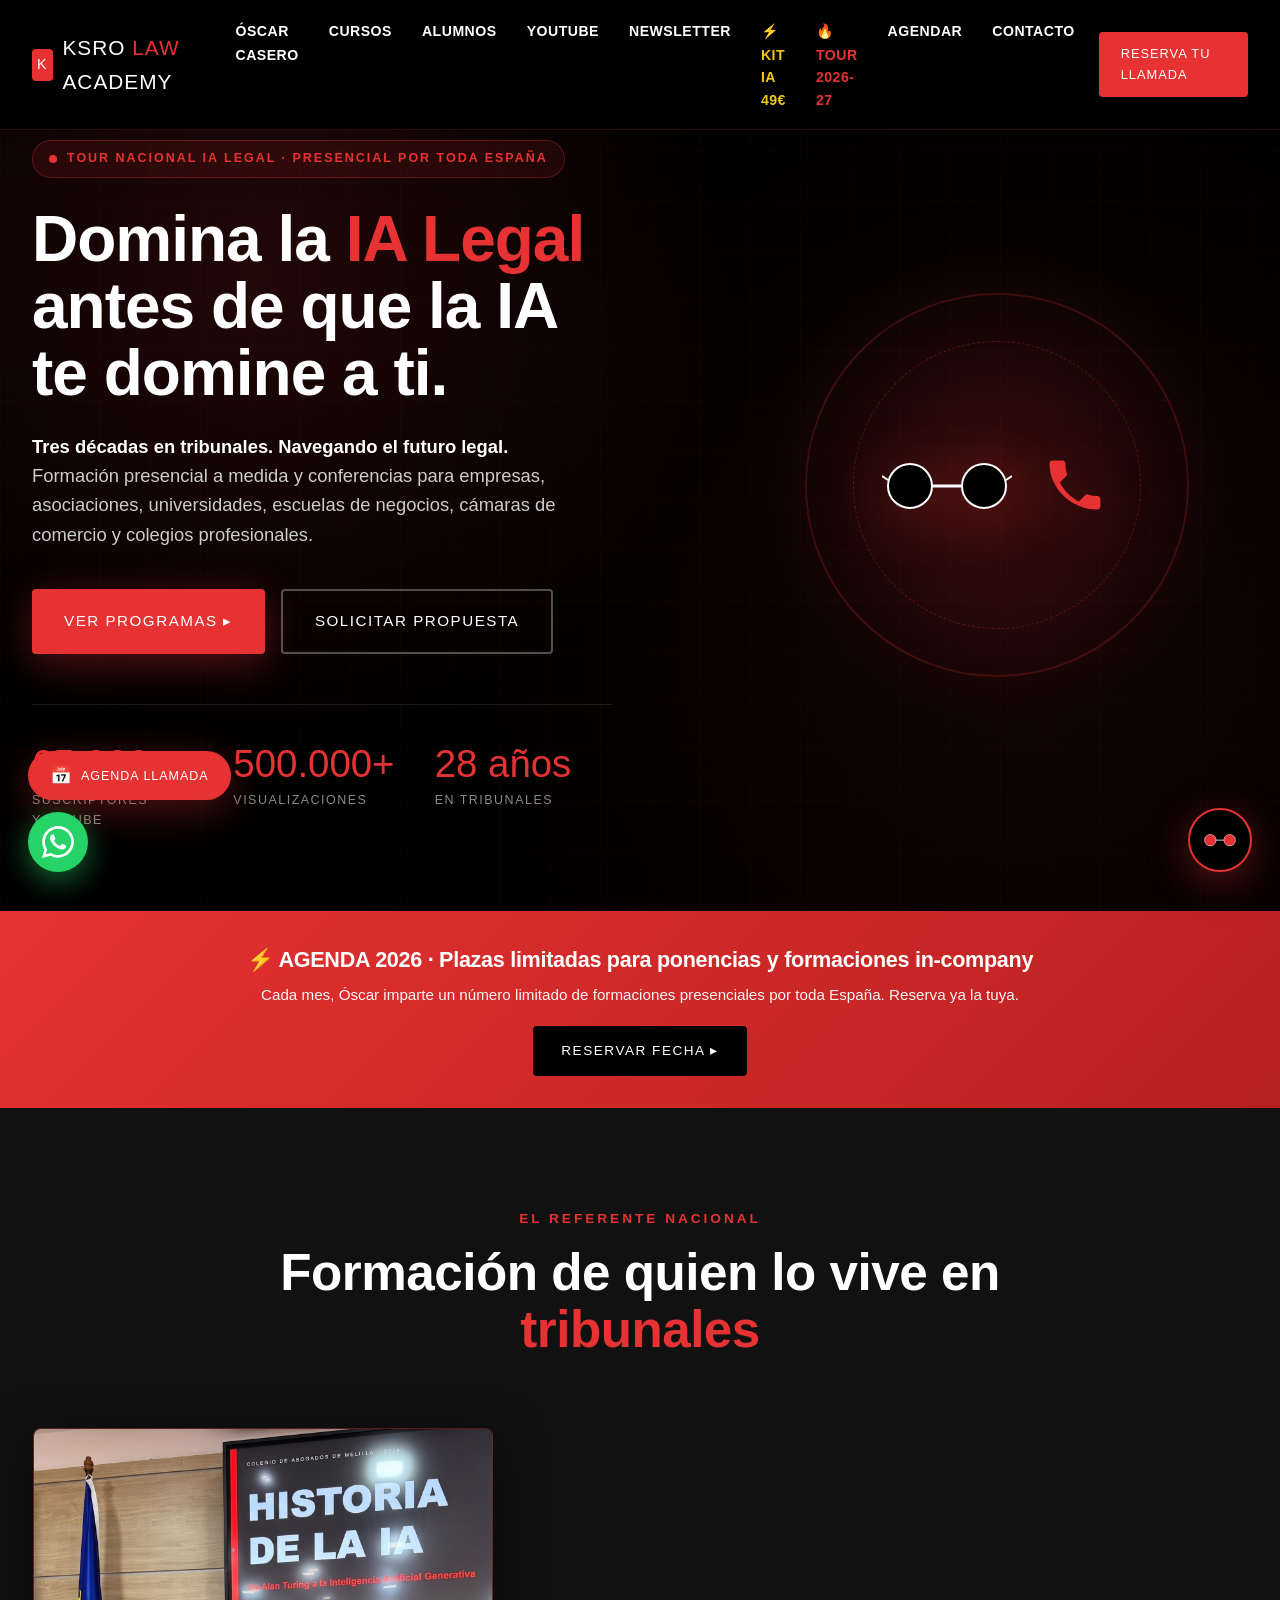
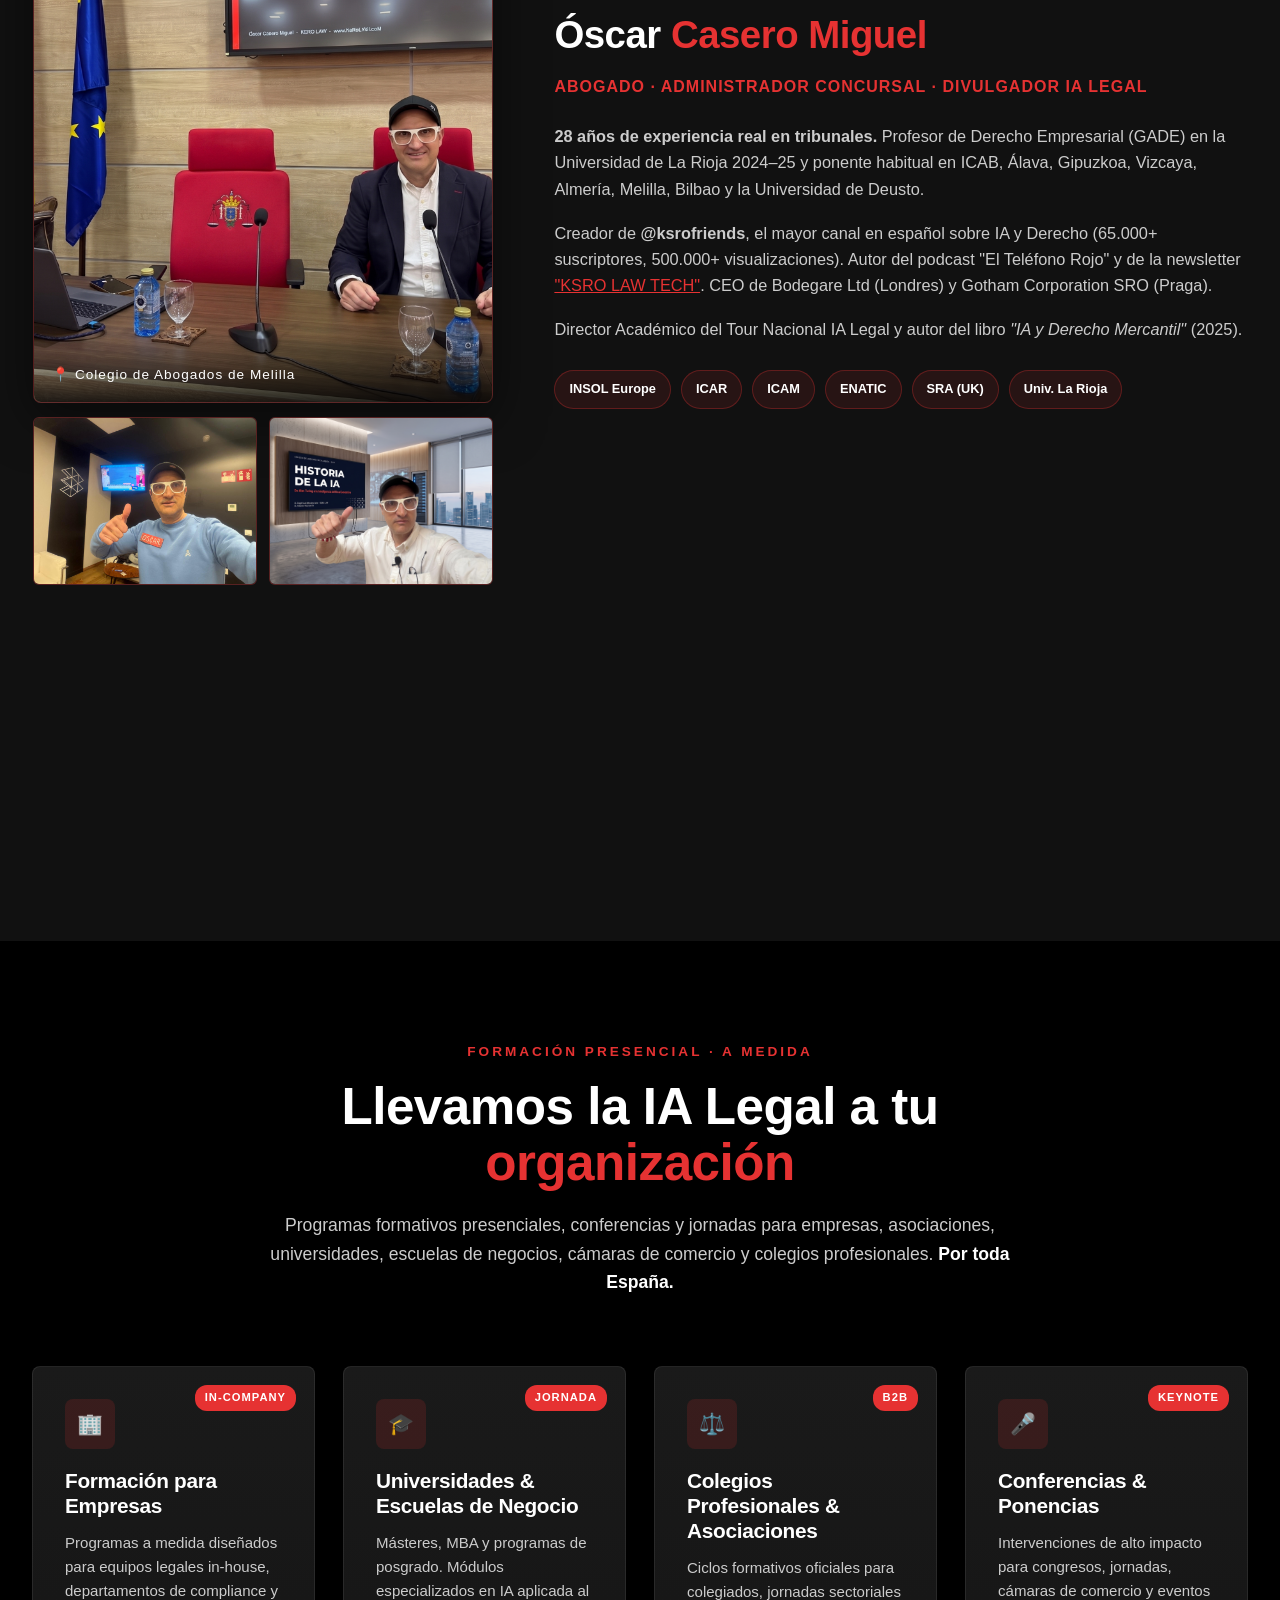
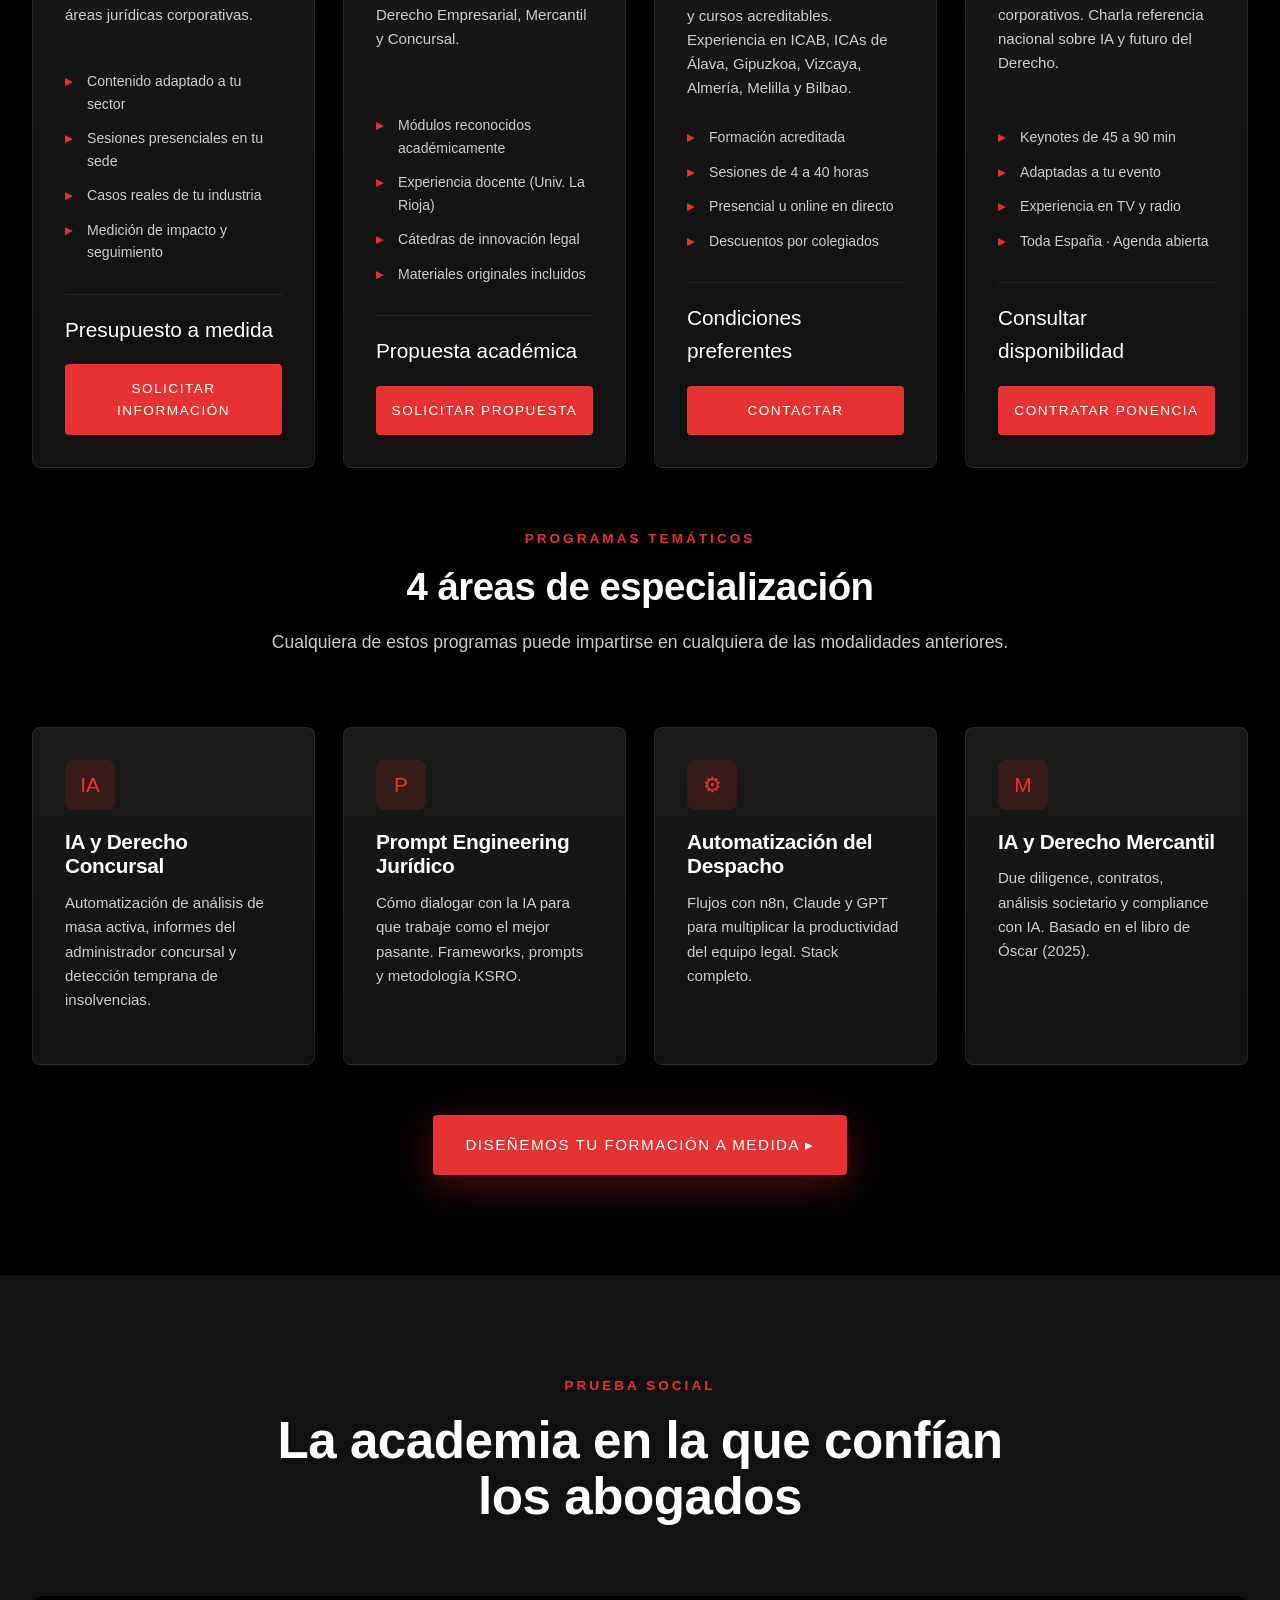
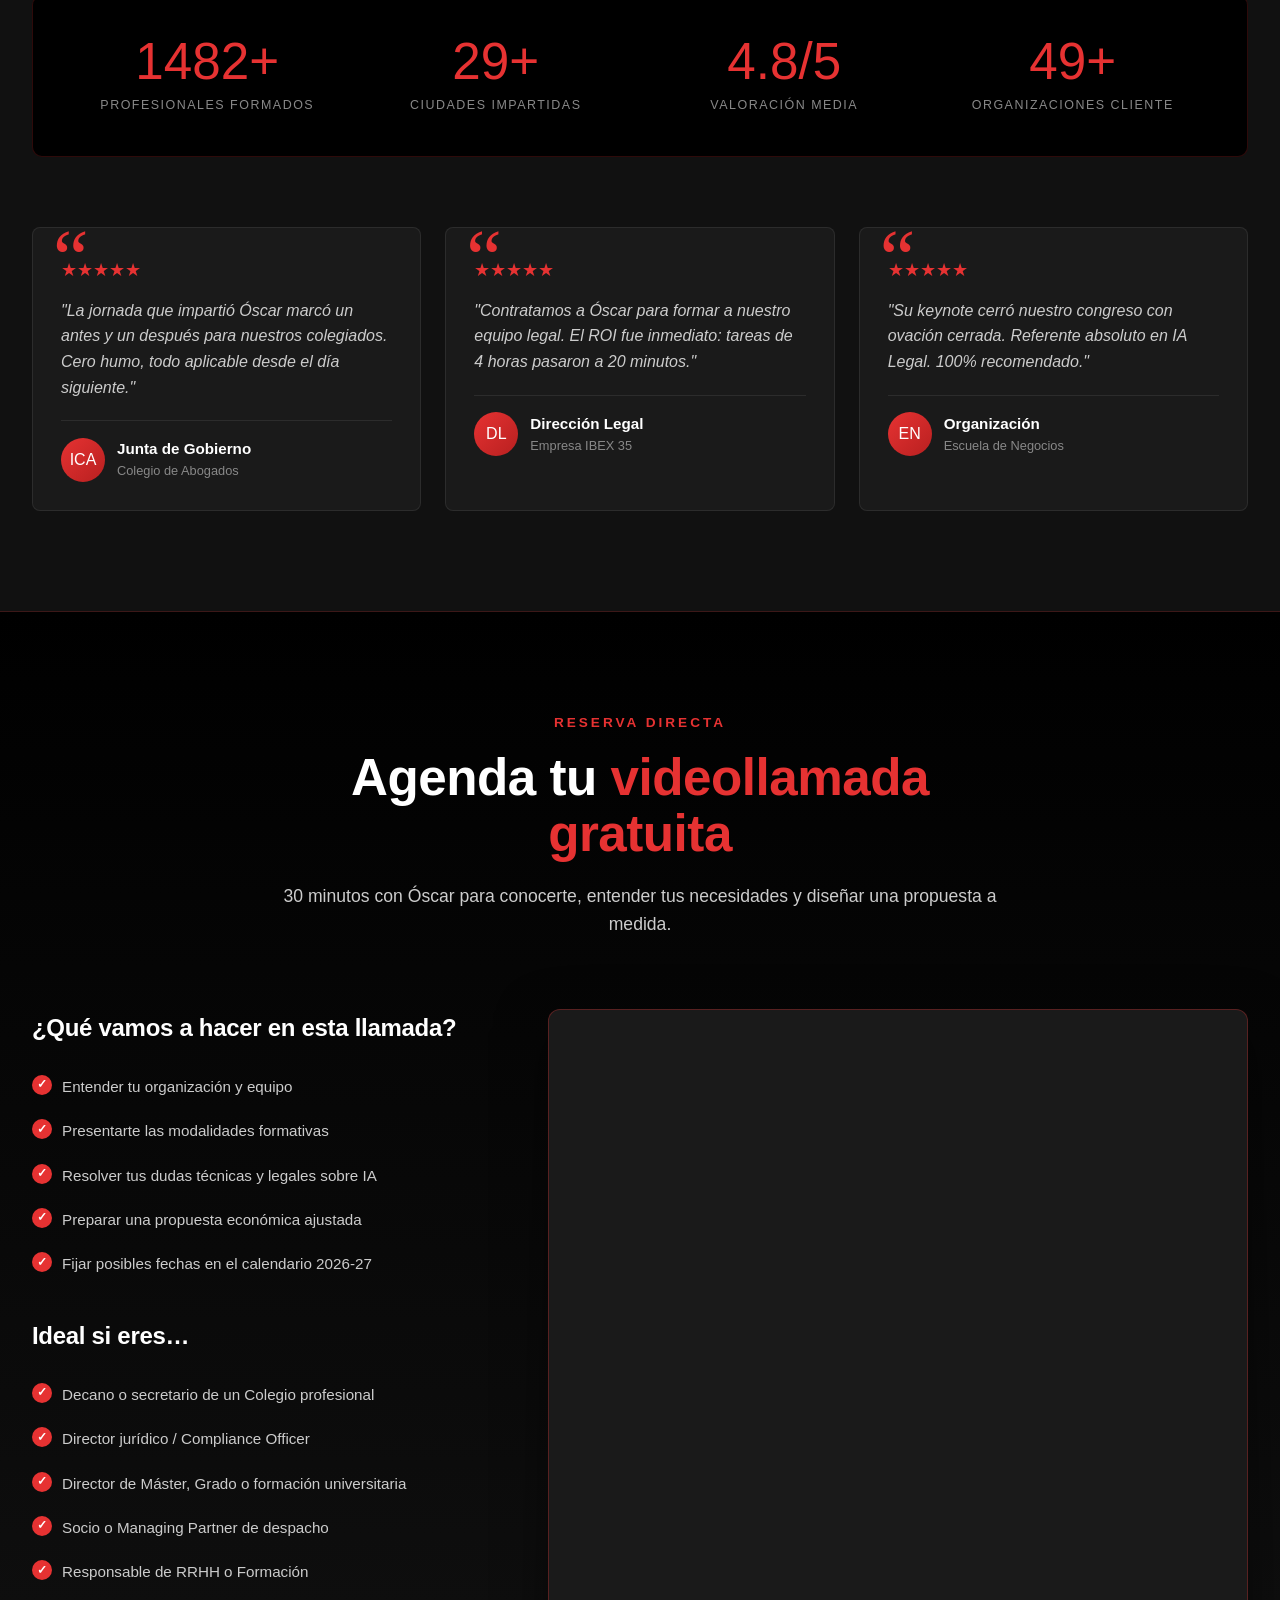
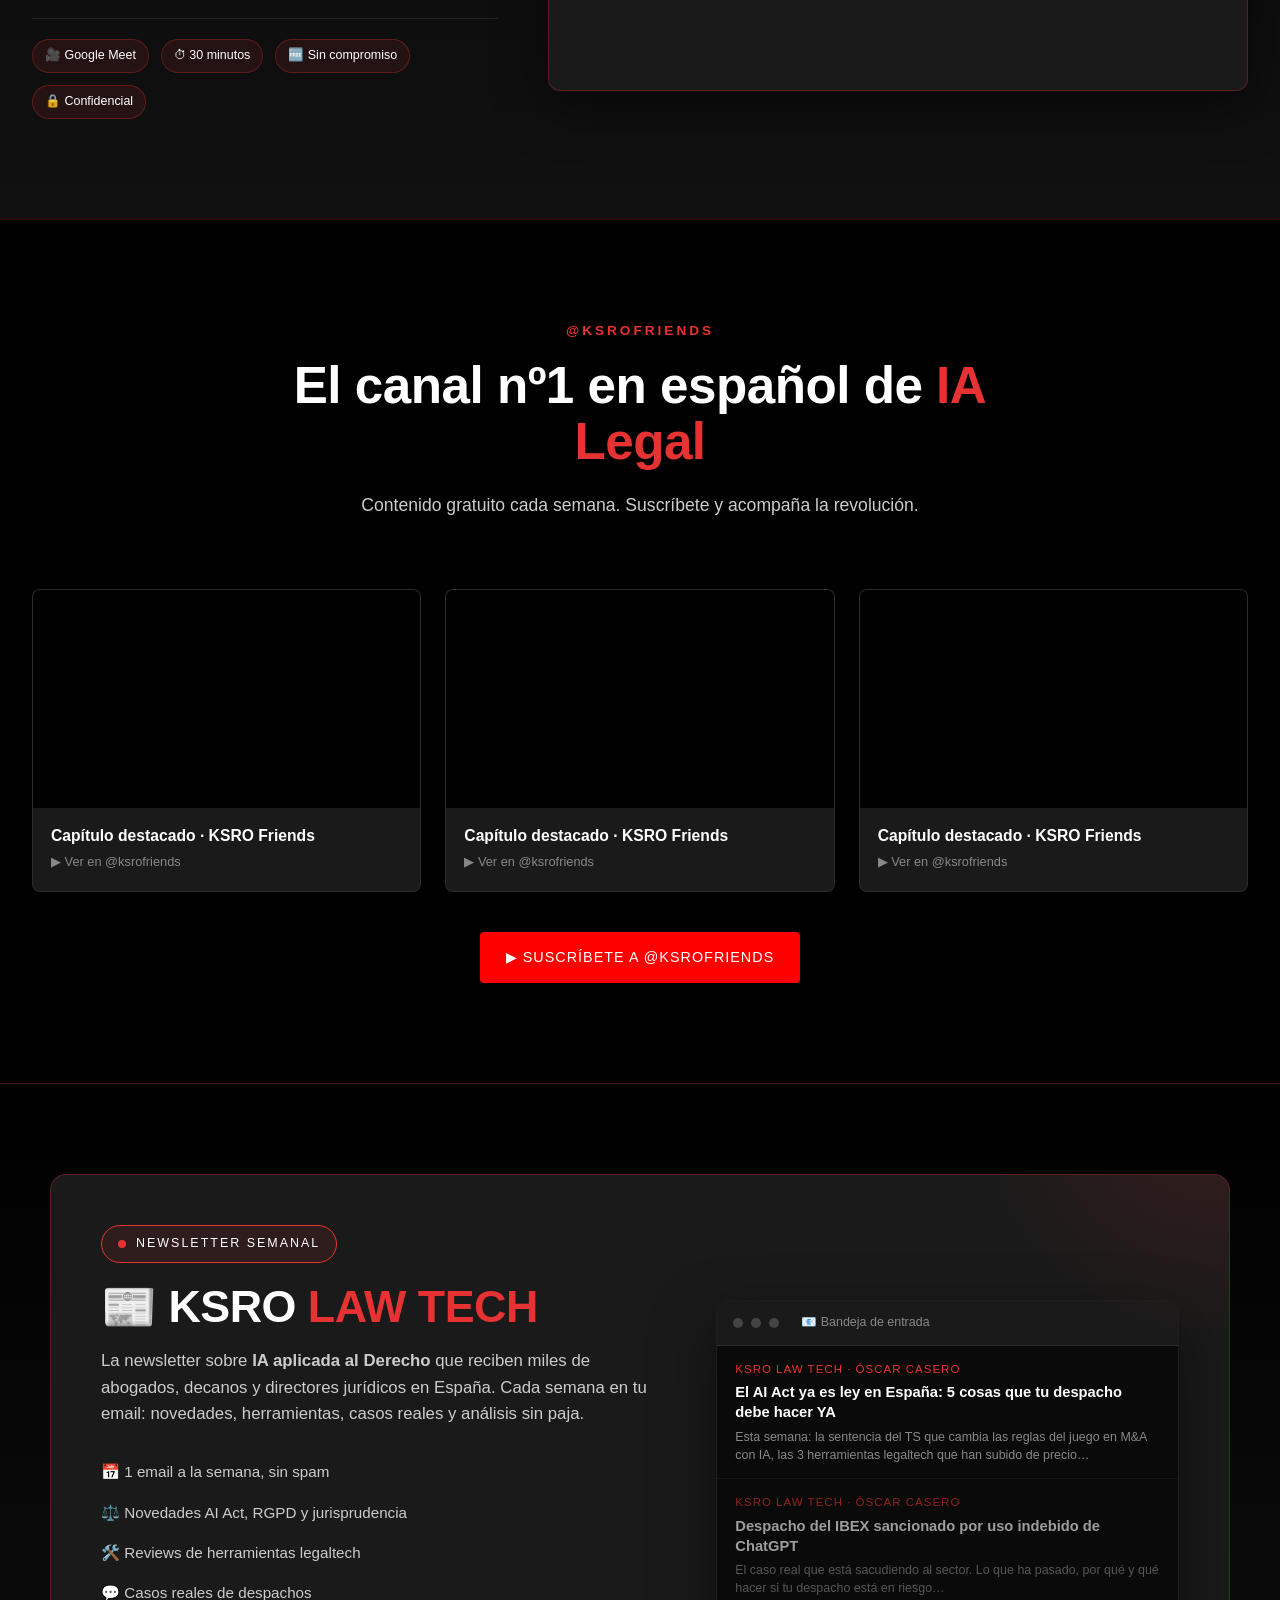
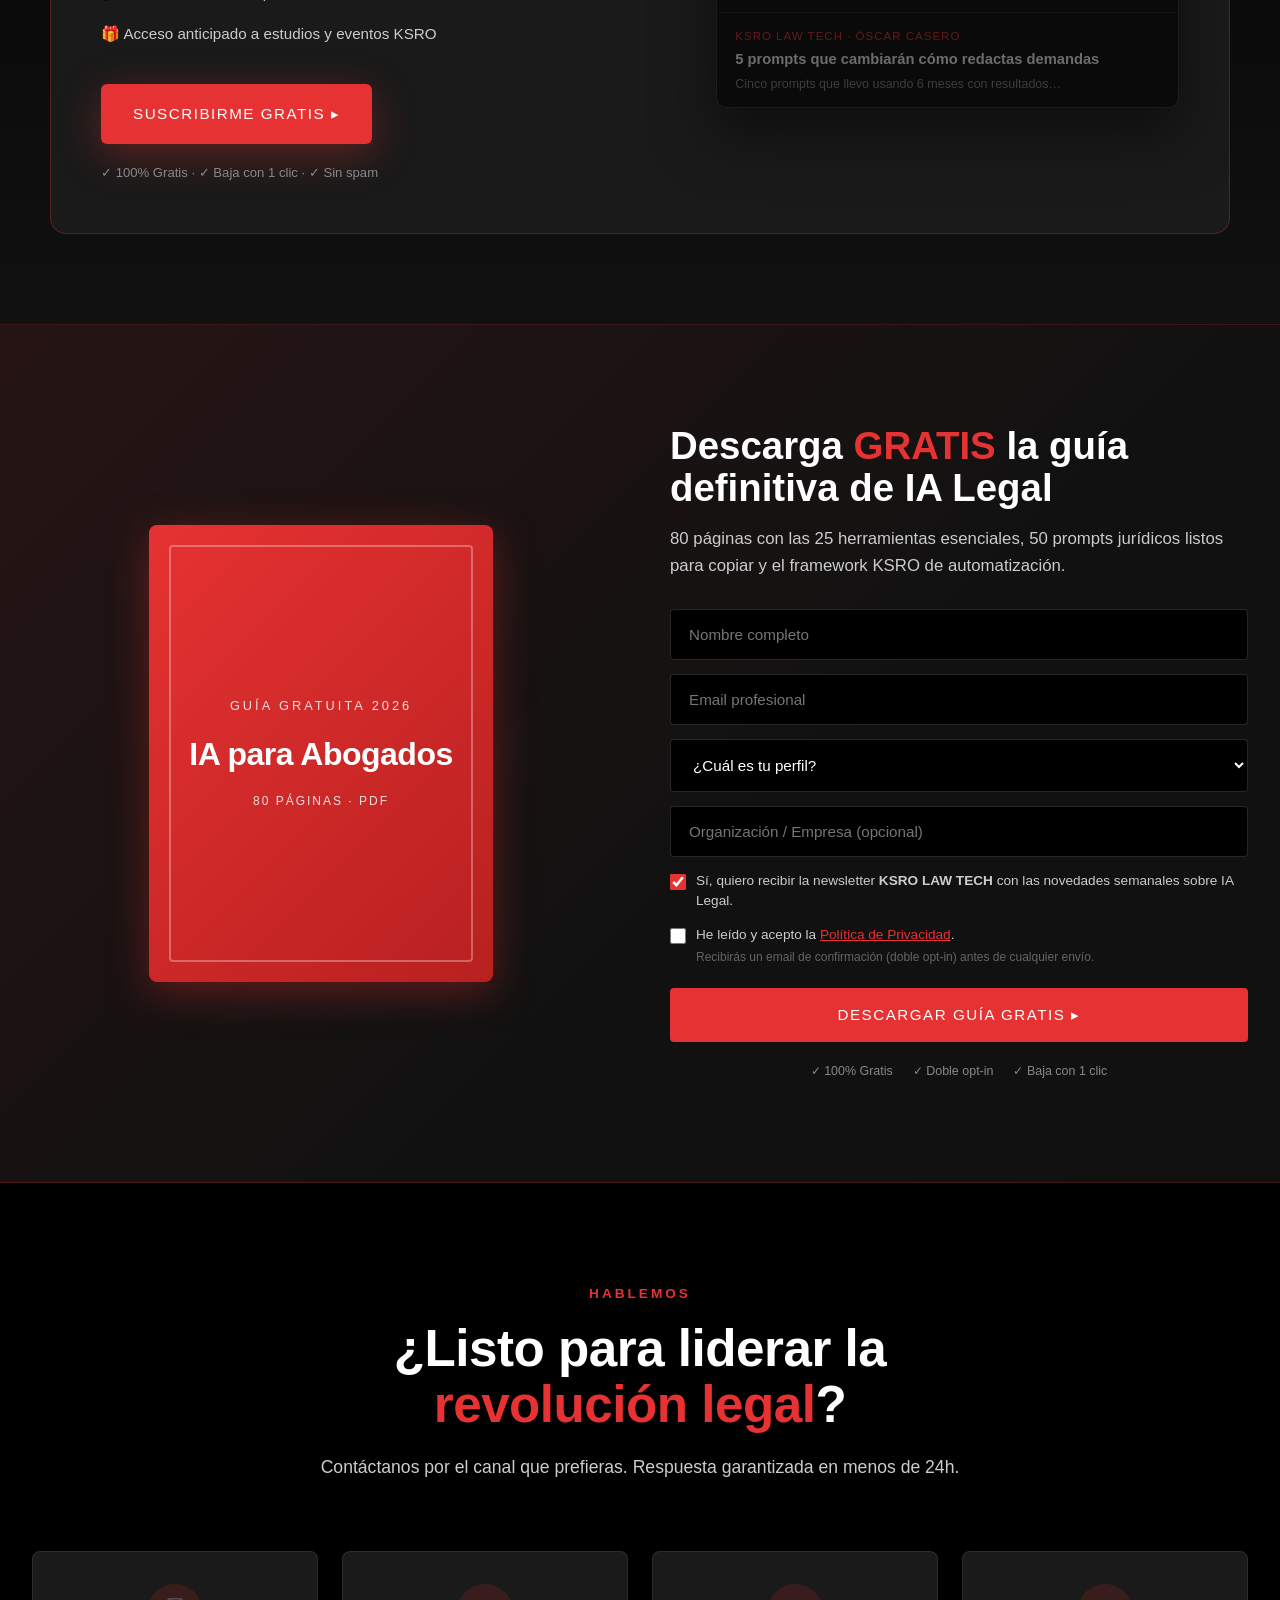
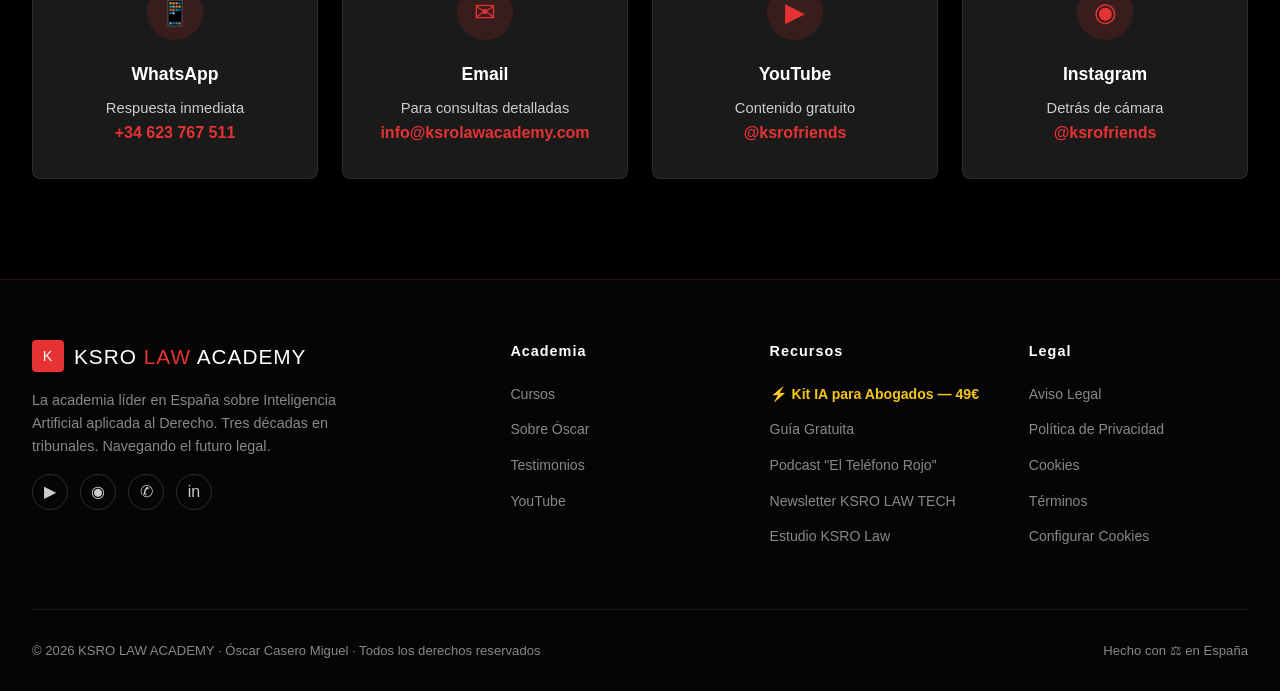
==== index.html @ 9e5af657 "Add files via upload" ====
<html lang="es"><head>
<meta charset="UTF-8">
<meta name="viewport" content="width=device-width, initial-scale=1.0">
<title>KSRO LAW ACADEMY — IA Legal para Abogados | España</title>
<meta name="description" content="La academia líder en España sobre Inteligencia Artificial aplicada al Derecho. Formación práctica por Óscar Casero Miguel: 28 años en tribunales, 65K+ suscriptores. Cursos IA Legal, Prompt Engineering Jurídico, Automatización del Despacho.">
<meta name="keywords" content="IA Legal, Inteligencia Artificial Derecho, curso abogados IA, KSRO, Óscar Casero, prompt engineering jurídico, automatización despacho">
<meta name="author" content="Óscar Casero Miguel">

<meta property="og:type" content="website">
<meta property="og:title" content="KSRO LAW ACADEMY — IA Legal para Abogados">
<meta property="og:description" content="Domina la IA Legal antes de que la IA te domine a ti. Formación por el mayor referente español en IA y Derecho.">
<meta property="og:url" content="https://ksrolawacademy.com">
<meta property="og:image" content="https://ksrolawacademy.com/og-image.jpg">
<meta property="og:locale" content="es_ES">

<meta name="twitter:card" content="summary_large_image">
<meta name="twitter:title" content="KSRO LAW ACADEMY — IA Legal para Abogados">
<meta name="twitter:description" content="Tres décadas en tribunales. Navegando el futuro legal.">

<link rel="canonical" href="https://ksrolawacademy.com">
<meta name="robots" content="index, follow">
<link rel="sitemap" type="application/xml" href="/sitemap.xml">

<!-- Calendly -->
<link href="https://assets.calendly.com/assets/external/widget.css" rel="stylesheet">
<script src="https://assets.calendly.com/assets/external/widget.js" type="text/javascript" async=""></script>

<style>
:root{
  --ksro-red:#E63232;
  --ksro-red-dark:#B82020;
  --ksro-black:#000;
  --ksro-dark:#111;
  --ksro-dark-2:#1a1a1a;
  --ksro-white:#FFF;
  --ksro-gray:#888;
  --ksro-light-gray:#ccc;
  --shadow-red:0 10px 40px rgba(230,50,50,.35);
  --font-display:"Arial Black","Helvetica Neue",Arial,sans-serif;
  --font-body:-apple-system,BlinkMacSystemFont,"Segoe UI",Arial,sans-serif;
}
*{margin:0;padding:0;box-sizing:border-box}
html{scroll-behavior:smooth}
body{font-family:var(--font-body);background:var(--ksro-black);color:var(--ksro-white);line-height:1.6;overflow-x:hidden}
img{max-width:100%;display:block}
a{color:inherit;text-decoration:none}
button{font-family:inherit;cursor:pointer;border:none;background:none;color:inherit}

.navbar{position:fixed;top:0;left:0;right:0;z-index:1000;background:rgba(0,0,0,.92);backdrop-filter:blur(10px);border-bottom:1px solid rgba(230,50,50,.2);transition:all .3s}
.nav-inner{max-width:1400px;margin:0 auto;padding:18px 32px;display:flex;align-items:center;justify-content:space-between;gap:24px}
.logo{font-family:var(--font-display);font-size:1.3rem;letter-spacing:1px;display:flex;align-items:center;gap:10px}
.logo-icon{width:32px;height:32px;background:var(--ksro-red);border-radius:4px;display:flex;align-items:center;justify-content:center;font-family:var(--font-display);font-size:.9rem;color:#fff}
.logo-text span{color:var(--ksro-red)}
.nav-links{display:flex;gap:30px;list-style:none}
.nav-links a{font-size:.88rem;font-weight:600;letter-spacing:.5px;text-transform:uppercase;transition:color .2s}
.nav-links a:hover{color:var(--ksro-red)}
.nav-cta{background:var(--ksro-red);color:#fff;padding:12px 22px;font-family:var(--font-display);font-size:.8rem;letter-spacing:1px;border-radius:4px;transition:all .2s;text-transform:uppercase}
.nav-cta:hover{background:var(--ksro-red-dark);transform:translateY(-2px);box-shadow:var(--shadow-red)}
.burger{display:none;font-size:1.6rem;color:#fff}

.hero{min-height:100vh;padding:140px 32px 80px;position:relative;display:flex;align-items:center;background:radial-gradient(circle at 20% 30%,rgba(230,50,50,.15) 0%,transparent 40%),radial-gradient(circle at 80% 70%,rgba(230,50,50,.08) 0%,transparent 50%),var(--ksro-black);overflow:hidden}
.hero::before{content:"";position:absolute;inset:0;background-image:linear-gradient(rgba(230,50,50,.03) 1px,transparent 1px),linear-gradient(90deg,rgba(230,50,50,.03) 1px,transparent 1px);background-size:50px 50px;pointer-events:none}
.hero-inner{max-width:1400px;margin:0 auto;width:100%;display:grid;grid-template-columns:1.3fr 1fr;gap:60px;align-items:center;position:relative;z-index:2}
.hero-eyebrow{display:inline-flex;align-items:center;gap:10px;background:rgba(230,50,50,.1);border:1px solid rgba(230,50,50,.3);padding:8px 16px;border-radius:30px;font-size:.78rem;letter-spacing:2px;text-transform:uppercase;color:var(--ksro-red);font-weight:700;margin-bottom:28px}
.pulse-dot{width:8px;height:8px;background:var(--ksro-red);border-radius:50%;animation:pulse 1.8s infinite}
@keyframes pulse{0%,100%{opacity:1;transform:scale(1)}50%{opacity:.5;transform:scale(1.3)}}
.hero h1{font-family:var(--font-display);font-size:clamp(2.2rem,5vw,4.2rem);line-height:1.05;letter-spacing:-1px;margin-bottom:24px}
.hero h1 .accent{color:var(--ksro-red)}
.hero .tagline{font-size:1.15rem;color:var(--ksro-light-gray);margin-bottom:40px;max-width:560px}
.hero .tagline strong{color:#fff}
.hero-ctas{display:flex;gap:16px;flex-wrap:wrap;margin-bottom:50px}
.btn-primary{background:var(--ksro-red);color:#fff;padding:18px 32px;font-family:var(--font-display);font-size:.95rem;letter-spacing:1.5px;text-transform:uppercase;border-radius:4px;display:inline-flex;align-items:center;gap:10px;transition:all .2s;box-shadow:var(--shadow-red)}
.btn-primary:hover{transform:translateY(-3px);background:var(--ksro-red-dark);box-shadow:0 15px 50px rgba(230,50,50,.5)}
.btn-secondary{background:transparent;color:#fff;padding:18px 32px;font-family:var(--font-display);font-size:.95rem;letter-spacing:1.5px;text-transform:uppercase;border:2px solid rgba(255,255,255,.3);border-radius:4px;display:inline-flex;align-items:center;gap:10px;transition:all .2s}
.btn-secondary:hover{border-color:var(--ksro-red);color:var(--ksro-red)}
.hero-stats{display:grid;grid-template-columns:repeat(3,1fr);gap:24px;max-width:580px;padding-top:40px;border-top:1px solid rgba(255,255,255,.1)}
.stat-num{font-family:var(--font-display);font-size:clamp(1.8rem,3vw,2.6rem);color:var(--ksro-red);line-height:1}
.stat-label{font-size:.78rem;color:var(--ksro-gray);text-transform:uppercase;letter-spacing:1.5px;margin-top:8px}
.hero-visual{position:relative;display:flex;align-items:center;justify-content:center;min-height:400px}
.visual-circle{width:100%;max-width:480px;aspect-ratio:1;background:radial-gradient(circle,rgba(230,50,50,.2) 0%,transparent 70%);border-radius:50%;position:relative;display:flex;align-items:center;justify-content:center}
.visual-circle::before{content:"";position:absolute;inset:10%;border:2px solid rgba(230,50,50,.2);border-radius:50%;animation:rotate 20s linear infinite}
.visual-circle::after{content:"";position:absolute;inset:20%;border:1px dashed rgba(230,50,50,.3);border-radius:50%;animation:rotate 30s linear infinite reverse}
@keyframes rotate{to{transform:rotate(360deg)}}
.visual-icons{position:relative;z-index:2;display:flex;gap:30px;align-items:center}
.glasses-svg,.phone-svg{filter:drop-shadow(0 10px 30px rgba(230,50,50,.4))}

section{padding:100px 32px;position:relative}
.section-inner{max-width:1280px;margin:0 auto}
.section-head{text-align:center;max-width:760px;margin:0 auto 70px}
.section-eyebrow{color:var(--ksro-red);font-weight:700;font-size:.85rem;letter-spacing:3px;text-transform:uppercase;margin-bottom:16px;display:block}
.section-title{font-family:var(--font-display);font-size:clamp(2rem,4vw,3.3rem);line-height:1.1;margin-bottom:20px;letter-spacing:-.5px}
.section-subtitle{font-size:1.1rem;color:var(--ksro-light-gray)}

.authority{background:var(--ksro-dark)}
.authority-grid{display:grid;grid-template-columns:1fr 1.5fr;gap:60px;align-items:center}
.author-photo{position:relative;aspect-ratio:4/5;max-width:460px;margin:0 auto;background:linear-gradient(135deg,#2a2a2a,#111);border-radius:8px;overflow:hidden;border:1px solid rgba(230,50,50,.3)}
.author-photo::after{content:"ÓSCAR CASERO";position:absolute;bottom:20px;left:20px;right:20px;font-family:var(--font-display);color:rgba(230,50,50,.9);font-size:1.3rem;letter-spacing:2px}
.author-photo-inner{width:100%;height:100%;background:radial-gradient(circle at 50% 40%,rgba(230,50,50,.15),transparent 60%),linear-gradient(135deg,#2a2a2a,#0a0a0a);display:flex;align-items:center;justify-content:center;font-family:var(--font-display);font-size:6rem;color:rgba(230,50,50,.35);letter-spacing:-4px}
.author-photo-img{width:100%;height:100%;object-fit:cover;display:block}
.author-gallery{display:flex;flex-direction:column;gap:14px;max-width:460px;margin:0 auto}
.author-photo-main{
  position:relative;aspect-ratio:4/5;
  background:linear-gradient(135deg,#2a2a2a,#111);
  border-radius:8px;overflow:hidden;
  border:1px solid rgba(230,50,50,.3);
  box-shadow:0 15px 50px rgba(0,0,0,.5);
}
.author-photo-main img{width:100%;height:100%;object-fit:cover;display:block;transition:transform .4s}
.author-photo-main:hover img{transform:scale(1.03)}
.author-photo-caption{
  position:absolute;bottom:0;left:0;right:0;
  background:linear-gradient(180deg,transparent 0%,rgba(0,0,0,.85) 100%);
  padding:30px 18px 16px;
  font-family:var(--font-display);color:#fff;font-size:.85rem;letter-spacing:1px;
}
.author-photo-thumbs{display:grid;grid-template-columns:1fr 1fr;gap:12px}
.thumb{
  position:relative;aspect-ratio:4/3;
  background:#1a1a1a;border:1px solid rgba(230,50,50,.3);
  border-radius:6px;overflow:hidden;
  cursor:pointer;padding:0;
  transition:all .2s;
}
.thumb:hover{border-color:var(--ksro-red);transform:translateY(-3px);box-shadow:0 8px 25px rgba(230,50,50,.3)}
.thumb img{width:100%;height:100%;object-fit:cover;display:block;transition:transform .3s}
.thumb:hover img{transform:scale(1.08)}

/* Lightbox para ampliar foto */
.lightbox{
  position:fixed;inset:0;z-index:5000;
  background:rgba(0,0,0,.95);
  display:none;align-items:center;justify-content:center;
  padding:40px 20px;cursor:pointer;
  animation:fadeIn .25s ease;
}
.lightbox.show{display:flex}
.lightbox img{max-width:90vw;max-height:85vh;border-radius:8px;box-shadow:0 30px 80px rgba(230,50,50,.4)}
.lightbox-caption{
  position:absolute;bottom:30px;left:50%;transform:translateX(-50%);
  font-family:var(--font-display);color:#fff;font-size:1rem;letter-spacing:1.5px;
  background:rgba(0,0,0,.7);padding:10px 20px;border-radius:30px;
}
.lightbox-close{
  position:absolute;top:20px;right:30px;
  width:44px;height:44px;border-radius:50%;
  background:var(--ksro-red);color:#fff;
  display:flex;align-items:center;justify-content:center;
  font-size:1.5rem;cursor:pointer;border:none;
}
.author-info h3{font-family:var(--font-display);font-size:2.4rem;margin-bottom:8px;letter-spacing:-.5px}
.author-info h3 span{color:var(--ksro-red)}
.author-role{font-size:1rem;color:var(--ksro-red);font-weight:700;letter-spacing:1px;text-transform:uppercase;margin-bottom:24px}
.author-bio{color:var(--ksro-light-gray);margin-bottom:18px;font-size:1.02rem}
.badges{display:flex;flex-wrap:wrap;gap:10px;margin-top:28px}
.badge{background:rgba(230,50,50,.1);border:1px solid rgba(230,50,50,.3);padding:8px 14px;border-radius:20px;font-size:.8rem;color:#fff;font-weight:600}
.institutions{margin-top:50px;padding-top:40px;border-top:1px solid rgba(255,255,255,.1)}
.institutions-label{text-align:center;font-size:.8rem;color:var(--ksro-gray);letter-spacing:3px;text-transform:uppercase;margin-bottom:24px}
.inst-logos{display:flex;flex-wrap:wrap;justify-content:center;gap:20px 40px;align-items:center}
.inst-logo{font-family:var(--font-display);font-size:.95rem;color:var(--ksro-gray);letter-spacing:1px;padding:12px 20px;border:1px solid rgba(255,255,255,.1);border-radius:4px;transition:all .2s}
.inst-logo:hover{color:var(--ksro-red);border-color:var(--ksro-red)}

.courses{background:var(--ksro-black)}
.course-grid{display:grid;grid-template-columns:repeat(auto-fit,minmax(280px,1fr));gap:28px}
.course-card{background:linear-gradient(180deg,var(--ksro-dark-2),var(--ksro-dark));border:1px solid rgba(255,255,255,.08);border-radius:8px;padding:32px;transition:all .3s;position:relative;overflow:hidden;display:flex;flex-direction:column}
.course-card::before{content:"";position:absolute;top:0;left:0;right:0;height:3px;background:linear-gradient(90deg,var(--ksro-red),transparent);transform:scaleX(0);transform-origin:left;transition:transform .4s}
.course-card:hover{transform:translateY(-6px);border-color:rgba(230,50,50,.4);box-shadow:0 20px 60px rgba(0,0,0,.5)}
.course-card:hover::before{transform:scaleX(1)}
.course-icon{width:50px;height:50px;border-radius:8px;background:rgba(230,50,50,.15);display:flex;align-items:center;justify-content:center;font-family:var(--font-display);color:var(--ksro-red);font-size:1.3rem;margin-bottom:20px}
.course-title{font-family:var(--font-display);font-size:1.3rem;line-height:1.2;margin-bottom:12px;letter-spacing:-.3px}
.course-desc{color:var(--ksro-light-gray);font-size:.94rem;margin-bottom:20px;flex:1}
.course-features{list-style:none;margin-bottom:24px}
.course-features li{font-size:.88rem;color:var(--ksro-light-gray);padding:6px 0 6px 22px;position:relative}
.course-features li::before{content:"▸";position:absolute;left:0;color:var(--ksro-red);font-weight:700}
.course-price{display:flex;align-items:baseline;gap:8px;margin-bottom:18px;padding-top:18px;border-top:1px solid rgba(255,255,255,.08)}
.price{font-family:var(--font-display);font-size:2rem;color:#fff}
.price-label{color:var(--ksro-gray);font-size:.85rem}
.course-cta{background:var(--ksro-red);color:#fff;padding:14px;border-radius:4px;font-family:var(--font-display);font-size:.85rem;letter-spacing:1.5px;text-transform:uppercase;text-align:center;transition:all .2s;display:block}
.course-cta:hover{background:var(--ksro-red-dark)}
.course-badge{position:absolute;top:18px;right:18px;background:var(--ksro-red);color:#fff;font-size:.7rem;padding:4px 10px;border-radius:12px;font-weight:700;letter-spacing:1px}

.countdown-banner{background:linear-gradient(135deg,var(--ksro-red),var(--ksro-red-dark));padding:40px 32px;text-align:center}
.countdown-banner h3{font-family:var(--font-display);font-size:1.6rem;margin-bottom:16px;letter-spacing:-.3px}
.countdown{display:flex;justify-content:center;gap:20px;flex-wrap:wrap;margin-top:20px}
.count-box{background:rgba(0,0,0,.3);padding:16px 22px;border-radius:6px;min-width:80px}
.count-num{font-family:var(--font-display);font-size:2.2rem;color:#fff;display:block}
.count-label{font-size:.72rem;letter-spacing:2px;text-transform:uppercase;opacity:.85}

.social-proof{background:var(--ksro-dark)}
.stats-bar{display:grid;grid-template-columns:repeat(auto-fit,minmax(180px,1fr));gap:20px;margin-bottom:70px;background:var(--ksro-black);padding:40px;border-radius:10px;border:1px solid rgba(230,50,50,.2)}
.big-stat{text-align:center}
.big-stat .stat-num{font-size:clamp(2.2rem,4vw,3.2rem)}
.testimonials{display:grid;grid-template-columns:repeat(auto-fit,minmax(300px,1fr));gap:24px}
.testimonial{background:var(--ksro-dark-2);border:1px solid rgba(255,255,255,.08);border-radius:8px;padding:28px;position:relative}
.testimonial::before{content:"\201C";position:absolute;top:-10px;left:20px;font-size:5rem;color:var(--ksro-red);line-height:1;font-family:Georgia,serif}
.testimonial-stars{color:var(--ksro-red);margin-bottom:14px;font-size:1.1rem}
.testimonial-text{color:var(--ksro-light-gray);font-style:italic;margin-bottom:20px;position:relative;z-index:1}
.testimonial-author{display:flex;align-items:center;gap:12px;padding-top:16px;border-top:1px solid rgba(255,255,255,.08)}
.t-avatar{width:44px;height:44px;border-radius:50%;background:linear-gradient(135deg,var(--ksro-red),var(--ksro-red-dark));display:flex;align-items:center;justify-content:center;font-family:var(--font-display);color:#fff}
.t-name{font-weight:700;font-size:.95rem}
.t-role{font-size:.8rem;color:var(--ksro-gray)}

.youtube-section{background:var(--ksro-black)}
.yt-grid{display:grid;grid-template-columns:repeat(auto-fit,minmax(300px,1fr));gap:24px;margin-bottom:40px}
.yt-card{background:var(--ksro-dark-2);border-radius:8px;overflow:hidden;border:1px solid rgba(255,255,255,.08);transition:all .3s}
.yt-card:hover{transform:translateY(-4px);border-color:var(--ksro-red)}
.yt-embed{aspect-ratio:16/9;background:#000;overflow:hidden}
.yt-embed iframe{width:100%;height:100%;border:0;display:block}
.yt-thumb-cta{flex-direction:column;gap:14px}
.yt-thumb-text{position:relative;z-index:2;font-family:var(--font-display);color:#fff;font-size:.9rem;letter-spacing:1.5px;text-transform:uppercase}
.yt-thumb{aspect-ratio:16/9;background:linear-gradient(135deg,#1a1a1a,#0a0a0a);position:relative;display:flex;align-items:center;justify-content:center;overflow:hidden}
.yt-thumb::before{content:"";position:absolute;inset:0;background:radial-gradient(circle at center,rgba(230,50,50,.2),transparent 70%)}
.yt-play{width:64px;height:64px;border-radius:50%;background:var(--ksro-red);display:flex;align-items:center;justify-content:center;position:relative;z-index:2;transition:transform .2s}
.yt-card:hover .yt-play{transform:scale(1.1)}
.yt-play::after{content:"";border-left:18px solid #fff;border-top:11px solid transparent;border-bottom:11px solid transparent;margin-left:4px}
.yt-info{padding:18px}
.yt-title{font-weight:700;font-size:.98rem;margin-bottom:6px;line-height:1.3}
.yt-meta{font-size:.8rem;color:var(--ksro-gray)}
.yt-subscribe{display:inline-flex;align-items:center;gap:10px;background:#FF0000;color:#fff;padding:14px 26px;border-radius:4px;font-family:var(--font-display);font-size:.9rem;letter-spacing:1px;text-transform:uppercase;transition:all .2s}
.yt-subscribe:hover{transform:translateY(-2px);box-shadow:0 10px 30px rgba(255,0,0,.4)}

/* ========== NEWSLETTER SECTION ========== */
.newsletter-section{
  padding:90px 32px;
  background:linear-gradient(180deg,var(--ksro-black) 0%,var(--ksro-dark) 100%);
  border-top:1px solid rgba(230,50,50,.2);
}
.newsletter-box{
  max-width:1180px;margin:0 auto;
  display:grid;grid-template-columns:1.2fr 1fr;gap:60px;align-items:center;
  background:var(--ksro-dark-2);
  border:1px solid rgba(230,50,50,.3);
  border-radius:16px;padding:50px;
  position:relative;overflow:hidden;
}
.newsletter-box::before{
  content:"";position:absolute;top:-50%;right:-20%;
  width:500px;height:500px;border-radius:50%;
  background:radial-gradient(circle,rgba(230,50,50,.15),transparent 70%);
  pointer-events:none;
}
.newsletter-eyebrow{
  display:inline-flex;align-items:center;gap:10px;
  background:rgba(230,50,50,.1);border:1px solid var(--ksro-red);
  padding:8px 16px;border-radius:30px;
  font-family:var(--font-display);font-size:.78rem;letter-spacing:2px;text-transform:uppercase;
  color:#fff;margin-bottom:20px;
}
.newsletter-section h2{
  font-family:var(--font-display);
  font-size:clamp(2rem,4vw,2.8rem);line-height:1.05;margin-bottom:18px;letter-spacing:-.5px;
}
.newsletter-section p{color:var(--ksro-light-gray);font-size:1.05rem;margin-bottom:24px;line-height:1.6}
.newsletter-features{list-style:none;margin-bottom:30px}
.newsletter-features li{
  padding:8px 0;font-size:.95rem;color:var(--ksro-light-gray);
}
.newsletter-btn{
  display:inline-flex;align-items:center;gap:10px;
  background:var(--ksro-red);color:#fff;
  padding:18px 32px;border-radius:6px;
  font-family:var(--font-display);font-size:.95rem;letter-spacing:1.5px;text-transform:uppercase;
  box-shadow:var(--shadow-red);
  transition:all .2s;
}
.newsletter-btn:hover{transform:translateY(-3px);background:var(--ksro-red-dark);box-shadow:0 15px 50px rgba(230,50,50,.5)}
.newsletter-trust{
  margin-top:18px;font-size:.82rem;color:var(--ksro-gray);
  display:flex;flex-wrap:wrap;gap:14px;
}
.newsletter-mockup{
  background:#0a0a0a;border-radius:10px;overflow:hidden;
  border:1px solid rgba(255,255,255,.08);
  box-shadow:0 25px 60px rgba(0,0,0,.5);
}
.mockup-header{
  background:#1a1a1a;padding:12px 16px;
  display:flex;align-items:center;gap:8px;
  border-bottom:1px solid rgba(255,255,255,.08);
}
.mockup-dot{width:10px;height:10px;border-radius:50%;background:#444}
.mockup-title{margin-left:14px;font-size:.78rem;color:var(--ksro-gray)}
.mockup-email{
  padding:14px 18px;border-bottom:1px solid rgba(255,255,255,.05);
  transition:background .2s;
}
.mockup-email:hover{background:rgba(230,50,50,.05)}
.mockup-email:last-child{border-bottom:none}
.mockup-from{
  color:var(--ksro-red);font-family:var(--font-display);font-size:.72rem;letter-spacing:1px;
  margin-bottom:5px;text-transform:uppercase;
}
.mockup-subject{color:#fff;font-weight:700;font-size:.92rem;margin-bottom:5px;line-height:1.35}
.mockup-preview{color:var(--ksro-gray);font-size:.78rem;line-height:1.45}

@media(max-width:880px){
  .newsletter-box{grid-template-columns:1fr;padding:40px 24px;gap:40px}
  .newsletter-section{padding:60px 20px}
}

.lead-magnet{background:linear-gradient(135deg,rgba(230,50,50,.1) 0%,transparent 60%),var(--ksro-dark);border-top:1px solid rgba(230,50,50,.2);border-bottom:1px solid rgba(230,50,50,.2)}
.lm-grid{display:grid;grid-template-columns:1fr 1fr;gap:60px;align-items:center}
.lm-visual{aspect-ratio:3/4;max-width:400px;margin:0 auto;background:linear-gradient(135deg,var(--ksro-red),var(--ksro-red-dark));border-radius:8px;position:relative;box-shadow:var(--shadow-red);display:flex;align-items:center;justify-content:center;transform:rotate(-4deg);transition:transform .4s}
.lm-visual:hover{transform:rotate(0)}
.lm-visual::before{content:"";position:absolute;inset:20px;border:2px solid rgba(255,255,255,.3);border-radius:4px}
.lm-visual-text{text-align:center;color:#fff;font-family:var(--font-display);padding:40px}
.lm-visual-text span{display:block;font-size:.8rem;letter-spacing:3px;opacity:.85;margin-bottom:20px}
.lm-visual-text h4{font-size:2rem;line-height:1.1;margin-bottom:20px;letter-spacing:-.5px}
.lm-visual-text small{font-size:.75rem;letter-spacing:2px;opacity:.85}
.lm-form h2{font-family:var(--font-display);font-size:clamp(1.8rem,3vw,2.6rem);line-height:1.1;margin-bottom:16px}
.lm-form h2 span{color:var(--ksro-red)}
.lm-form p{color:var(--ksro-light-gray);margin-bottom:30px;font-size:1.05rem}
.form-group{margin-bottom:14px}
.form-group input,.form-group select{width:100%;padding:16px 18px;background:var(--ksro-black);border:1px solid rgba(255,255,255,.15);color:#fff;border-radius:4px;font-size:.95rem;font-family:inherit;transition:border-color .2s}
.form-group input:focus,.form-group select:focus{outline:none;border-color:var(--ksro-red)}
.form-submit{width:100%;background:var(--ksro-red);color:#fff;padding:18px;border-radius:4px;font-family:var(--font-display);font-size:.95rem;letter-spacing:1.5px;text-transform:uppercase;transition:all .2s;margin-top:8px}
.form-submit:hover{background:var(--ksro-red-dark);transform:translateY(-2px);box-shadow:var(--shadow-red)}
.form-trust{display:flex;justify-content:center;gap:20px;margin-top:20px;font-size:.78rem;color:var(--ksro-gray)}
.form-checkbox{display:flex;gap:10px;align-items:flex-start;margin:14px 0;font-size:.85rem;color:var(--ksro-light-gray);cursor:pointer;line-height:1.45}
.form-checkbox input[type="checkbox"]{margin-top:3px;width:16px;height:16px;flex-shrink:0;accent-color:var(--ksro-red);cursor:pointer}
.form-checkbox span{flex:1}
.form-checkbox small{display:block;margin-top:4px;font-size:.75rem;color:var(--ksro-gray)}

.contact{background:var(--ksro-black)}
.contact-grid{display:grid;grid-template-columns:repeat(auto-fit,minmax(240px,1fr));gap:24px;margin-top:40px}
.contact-card{background:var(--ksro-dark-2);border:1px solid rgba(255,255,255,.08);border-radius:8px;padding:32px;text-align:center;transition:all .3s}
.contact-card:hover{border-color:var(--ksro-red);transform:translateY(-4px)}
.contact-icon{width:56px;height:56px;margin:0 auto 20px;background:rgba(230,50,50,.15);color:var(--ksro-red);border-radius:50%;display:flex;align-items:center;justify-content:center;font-size:1.6rem}
.contact-card h4{font-family:var(--font-display);font-size:1.1rem;margin-bottom:8px}
.contact-card p{color:var(--ksro-light-gray);font-size:.92rem}
.contact-card a{color:var(--ksro-red);font-weight:700}

footer{background:#050505;padding:60px 32px 30px;border-top:1px solid rgba(230,50,50,.2)}
.footer-inner{max-width:1280px;margin:0 auto;display:grid;grid-template-columns:2fr 1fr 1fr 1fr;gap:40px}
.footer-brand p{color:var(--ksro-gray);font-size:.9rem;margin-top:16px;max-width:320px}
.footer-col h5{font-family:var(--font-display);font-size:.9rem;margin-bottom:18px;letter-spacing:1px}
.footer-col ul{list-style:none}
.footer-col li{margin-bottom:10px}
.footer-col a{color:var(--ksro-gray);font-size:.88rem;transition:color .2s}
.footer-col a:hover{color:var(--ksro-red)}
.socials{display:flex;gap:12px;margin-top:16px}
.social-ic{width:36px;height:36px;border:1px solid rgba(255,255,255,.15);border-radius:50%;display:flex;align-items:center;justify-content:center;color:var(--ksro-light-gray);transition:all .2s}
.social-ic:hover{background:var(--ksro-red);border-color:var(--ksro-red);color:#fff}
.footer-bottom{max-width:1280px;margin:50px auto 0;padding-top:30px;border-top:1px solid rgba(255,255,255,.08);display:flex;justify-content:space-between;flex-wrap:wrap;gap:16px;color:var(--ksro-gray);font-size:.82rem}

.wa-float{position:fixed;bottom:28px;left:28px;z-index:998;width:60px;height:60px;border-radius:50%;background:#25D366;display:flex;align-items:center;justify-content:center;box-shadow:0 8px 30px rgba(37,211,102,.5);transition:transform .2s;animation:bounce 2.5s infinite}
.wa-float:hover{transform:scale(1.1)}
@keyframes bounce{0%,100%{transform:translateY(0)}50%{transform:translateY(-6px)}}
.wa-float svg{width:32px;height:32px;fill:#fff}

/* ========== CALENDLY FLOATING BUTTON ========== */
.cal-float{
  position:fixed;bottom:100px;left:28px;z-index:998;
  background:var(--ksro-red);color:#fff;
  padding:14px 22px;border-radius:30px;
  font-family:var(--font-display);font-size:.78rem;
  letter-spacing:1px;text-transform:uppercase;
  box-shadow:var(--shadow-red);
  display:inline-flex;align-items:center;gap:8px;
  transition:all .2s;cursor:pointer;
}
.cal-float:hover{transform:translateY(-3px);background:var(--ksro-red-dark);box-shadow:0 12px 40px rgba(230,50,50,.5)}
.cal-float::before{content:"📅";font-size:1.1rem}

/* ========== CALENDLY SECTION ========== */
.calendly-section{
  background:linear-gradient(180deg,var(--ksro-black) 0%,var(--ksro-dark) 100%);
  border-top:1px solid rgba(230,50,50,.2);
  border-bottom:1px solid rgba(230,50,50,.2);
}
.calendly-section .section-title span{color:var(--ksro-red)}
.calendly-grid{
  display:grid;grid-template-columns:1fr 1.5fr;gap:50px;align-items:start;
}
.calendly-info h3{
  font-family:var(--font-display);color:#fff;
  font-size:1.5rem;margin-bottom:18px;letter-spacing:-.3px;
}
.calendly-info ul{list-style:none;margin-bottom:24px}
.calendly-info ul li{
  color:var(--ksro-light-gray);padding:10px 0 10px 30px;
  position:relative;font-size:.95rem;
}
.calendly-info ul li::before{
  content:"✓";position:absolute;left:0;top:10px;
  width:20px;height:20px;background:var(--ksro-red);
  border-radius:50%;color:#fff;font-weight:700;
  display:flex;align-items:center;justify-content:center;
  font-size:.75rem;
}
.calendly-info .trust-badges{
  display:flex;gap:12px;flex-wrap:wrap;margin-top:20px;
  padding-top:20px;border-top:1px solid rgba(255,255,255,.08);
}
.calendly-info .trust-badges span{
  background:rgba(230,50,50,.1);border:1px solid rgba(230,50,50,.3);
  padding:6px 12px;border-radius:20px;font-size:.78rem;color:#fff;
}
.calendly-embed{
  background:var(--ksro-dark-2);
  border:1px solid rgba(230,50,50,.3);
  border-radius:12px;overflow:hidden;
  box-shadow:0 15px 50px rgba(0,0,0,.5);
}
.calendly-inline-widget{min-width:320px;height:680px}

@media (max-width:960px){
  .calendly-grid{grid-template-columns:1fr;gap:30px}
  .calendly-inline-widget{height:620px}
  .cal-float{bottom:90px;left:20px;padding:12px 18px;font-size:.72rem}
}

.chat-button{position:fixed;bottom:28px;right:28px;z-index:999;width:64px;height:64px;border-radius:50%;background:var(--ksro-black);border:2px solid var(--ksro-red);display:flex;align-items:center;justify-content:center;box-shadow:var(--shadow-red);transition:transform .2s}
.chat-button:hover{transform:scale(1.08)}
.chat-button svg{width:34px;height:34px}
.chat-window{position:fixed;bottom:110px;right:28px;z-index:999;width:380px;max-width:calc(100vw - 40px);height:560px;max-height:calc(100vh - 140px);background:var(--ksro-dark-2);border:1px solid rgba(230,50,50,.3);border-radius:12px;overflow:hidden;display:none;flex-direction:column;box-shadow:0 20px 60px rgba(0,0,0,.6);animation:slideUp .3s ease}
@keyframes slideUp{from{opacity:0;transform:translateY(20px)}to{opacity:1;transform:translateY(0)}}
.chat-window.open{display:flex}
.chat-header{background:linear-gradient(135deg,var(--ksro-red),var(--ksro-red-dark));padding:16px 20px;display:flex;align-items:center;gap:12px}
.chat-avatar{width:38px;height:38px;border-radius:50%;background:var(--ksro-black);display:flex;align-items:center;justify-content:center}
.chat-header-info h5{font-family:var(--font-display);font-size:.95rem;letter-spacing:.5px}
.chat-header-info span{font-size:.75rem;opacity:.9;display:flex;align-items:center;gap:6px}
.online-dot{width:8px;height:8px;background:#4ade80;border-radius:50%;display:inline-block}
.chat-close{margin-left:auto;color:#fff;font-size:1.4rem;opacity:.8;width:28px;height:28px}
.chat-close:hover{opacity:1}
.chat-messages{flex:1;overflow-y:auto;padding:20px;display:flex;flex-direction:column;gap:12px;background:var(--ksro-dark)}
.msg{max-width:85%;padding:12px 16px;border-radius:14px;font-size:.9rem;line-height:1.45;animation:msgIn .3s ease}
@keyframes msgIn{from{opacity:0;transform:translateY(8px)}to{opacity:1;transform:translateY(0)}}
.msg.bot{background:var(--ksro-dark-2);color:#fff;border-bottom-left-radius:4px;align-self:flex-start;border:1px solid rgba(255,255,255,.05)}
.msg.user{background:var(--ksro-red);color:#fff;border-bottom-right-radius:4px;align-self:flex-end}
.msg.typing{display:flex;gap:4px;padding:16px}
.msg.typing span{width:7px;height:7px;background:var(--ksro-gray);border-radius:50%;animation:typing 1.2s infinite}
.msg.typing span:nth-child(2){animation-delay:.2s}
.msg.typing span:nth-child(3){animation-delay:.4s}
@keyframes typing{0%,60%,100%{opacity:.3;transform:translateY(0)}30%{opacity:1;transform:translateY(-4px)}}
.chat-wa-btn{margin:8px 0;padding:12px;background:#25D366;color:#fff;border-radius:8px;font-size:.85rem;font-weight:700;display:flex;align-items:center;justify-content:center;gap:8px;text-align:center}
.chat-input{padding:14px;background:var(--ksro-dark-2);border-top:1px solid rgba(255,255,255,.08);display:flex;gap:8px}
.chat-input input{flex:1;padding:12px 14px;background:var(--ksro-black);border:1px solid rgba(255,255,255,.1);border-radius:20px;color:#fff;font-size:.9rem;font-family:inherit}
.chat-input input:focus{outline:none;border-color:var(--ksro-red)}
.chat-send{width:44px;height:44px;border-radius:50%;background:var(--ksro-red);color:#fff;display:flex;align-items:center;justify-content:center;transition:background .2s}
.chat-send:hover{background:var(--ksro-red-dark)}

.exit-popup{position:fixed;inset:0;z-index:2000;background:rgba(0,0,0,.9);display:none;align-items:center;justify-content:center;padding:20px;animation:fadeIn .3s}
@keyframes fadeIn{from{opacity:0}to{opacity:1}}
.exit-popup.show{display:flex}
.exit-inner{background:var(--ksro-dark-2);border:1px solid var(--ksro-red);border-radius:12px;max-width:520px;width:100%;padding:48px 40px;text-align:center;position:relative}
.exit-close{position:absolute;top:14px;right:18px;font-size:1.5rem;color:var(--ksro-gray)}
.exit-inner h3{font-family:var(--font-display);font-size:2rem;margin-bottom:12px;letter-spacing:-.5px}
.exit-inner h3 span{color:var(--ksro-red)}
.exit-inner p{color:var(--ksro-light-gray);margin-bottom:24px}
.exit-inner form{display:flex;flex-direction:column;gap:10px}

.reveal{opacity:0;transform:translateY(30px);transition:all .7s cubic-bezier(.2,.8,.2,1)}
.reveal.visible{opacity:1;transform:translateY(0)}

/* ========== COOKIE BANNER ========== */
.cookie-banner{
  position:fixed;bottom:20px;left:20px;right:20px;z-index:3000;
  max-width:540px;margin:0 auto;
  background:var(--ksro-dark-2);
  border:1px solid var(--ksro-red);
  border-radius:12px;padding:24px 26px;
  box-shadow:0 20px 60px rgba(0,0,0,.6);
  display:none;flex-direction:column;gap:14px;
  animation:cbIn .4s ease;
}
@keyframes cbIn{from{opacity:0;transform:translateY(20px)}to{opacity:1;transform:translateY(0)}}
.cookie-banner.show{display:flex}
.cookie-banner h4{font-family:var(--font-display);color:#fff;font-size:1.05rem;letter-spacing:.5px}
.cookie-banner p{color:var(--ksro-light-gray);font-size:.88rem;line-height:1.5}
.cookie-banner p a{color:var(--ksro-red);text-decoration:underline}
.cookie-actions{display:flex;gap:10px;flex-wrap:wrap;margin-top:4px}
.cookie-btn{
  flex:1;min-width:100px;padding:12px 16px;
  border-radius:4px;font-size:.82rem;font-weight:700;
  letter-spacing:.5px;text-transform:uppercase;
  transition:all .2s;cursor:pointer;
}
.cookie-btn.accept{background:var(--ksro-red);color:#fff}
.cookie-btn.accept:hover{background:var(--ksro-red-dark)}
.cookie-btn.reject{background:transparent;color:#fff;border:1px solid rgba(255,255,255,.25)}
.cookie-btn.reject:hover{border-color:var(--ksro-red);color:var(--ksro-red)}
.cookie-btn.config{background:transparent;color:var(--ksro-light-gray);text-decoration:underline;font-size:.78rem;text-transform:none;padding:6px;letter-spacing:0}

.cookie-modal{
  position:fixed;inset:0;z-index:3001;background:rgba(0,0,0,.85);
  display:none;align-items:center;justify-content:center;padding:20px;
}
.cookie-modal.show{display:flex}
.cookie-modal-inner{
  background:var(--ksro-dark-2);border:1px solid var(--ksro-red);
  border-radius:12px;max-width:520px;width:100%;padding:30px;
}
.cookie-modal-inner h3{font-family:var(--font-display);color:#fff;margin-bottom:16px;font-size:1.2rem}
.cookie-option{
  background:var(--ksro-dark);padding:16px;border-radius:6px;
  margin-bottom:12px;display:flex;justify-content:space-between;align-items:center;gap:14px;
}
.cookie-option div{flex:1}
.cookie-option h5{color:#fff;font-size:.92rem;margin-bottom:4px}
.cookie-option p{color:var(--ksro-gray);font-size:.8rem;line-height:1.4}
.cookie-option small{color:var(--ksro-red);font-size:.72rem;font-weight:700}
.switch{position:relative;width:44px;height:24px;flex-shrink:0}
.switch input{opacity:0;width:0;height:0}
.slider{position:absolute;inset:0;background:#333;border-radius:24px;cursor:pointer;transition:.2s}
.slider::before{content:"";position:absolute;height:18px;width:18px;left:3px;top:3px;background:#fff;border-radius:50%;transition:.2s}
input:checked + .slider{background:var(--ksro-red)}
input:checked + .slider::before{transform:translateX(20px)}
input:disabled + .slider{opacity:.5;cursor:not-allowed}
.cookie-modal-actions{display:flex;gap:10px;margin-top:20px}
.cookie-modal-actions button{flex:1;padding:12px;border-radius:4px;font-weight:700;font-size:.82rem;text-transform:uppercase;letter-spacing:.5px;cursor:pointer}
.cookie-modal-actions .save{background:var(--ksro-red);color:#fff}
.cookie-modal-actions .save:hover{background:var(--ksro-red-dark)}
.cookie-modal-actions .cancel{background:transparent;color:#fff;border:1px solid rgba(255,255,255,.2)}

@media(max-width:540px){
  .cookie-banner{left:12px;right:12px;bottom:12px;padding:20px}
  .cookie-actions{flex-direction:column}
  .cookie-btn{width:100%}
}

@media (max-width:960px){
  .nav-links{display:none;position:absolute;top:100%;left:0;right:0;background:var(--ksro-black);flex-direction:column;padding:20px;border-top:1px solid rgba(230,50,50,.2)}
  .nav-links.open{display:flex}
  .burger{display:block}
  .hero-inner{grid-template-columns:1fr;gap:40px}
  .hero-visual{order:-1;min-height:250px}
  .visual-circle{max-width:280px}
  .authority-grid,.lm-grid{grid-template-columns:1fr;gap:40px}
  .footer-inner{grid-template-columns:1fr 1fr;gap:30px}
  .wa-float{bottom:20px;left:20px;width:52px;height:52px}
  .wa-float svg{width:26px;height:26px}
  .chat-button{bottom:20px;right:20px;width:56px;height:56px}
  .chat-window{bottom:90px;right:20px;left:20px;width:auto}
  section{padding:70px 20px}
  .nav-inner{padding:14px 20px}
}
@media (max-width:520px){
  .hero-stats{grid-template-columns:1fr 1fr}
  .footer-inner{grid-template-columns:1fr}
  .hero-ctas{flex-direction:column;width:100%}
  .btn-primary,.btn-secondary{justify-content:center;width:100%}
}
</style>
<script type="application/ld+json">
{
  "@context": "https://schema.org",
  "@type": "EducationalOrganization",
  "name": "KSRO LAW ACADEMY",
  "url": "https://ksrolawacademy.com",
  "logo": "https://ksrolawacademy.com/og-image.jpg",
  "description": "La academia líder en España sobre Inteligencia Artificial aplicada al Derecho. Formación práctica por Óscar Casero Miguel.",
  "founder": {
    "@type": "Person",
    "name": "Óscar Casero Miguel",
    "jobTitle": "Abogado y experto en IA Legal",
    "url": "https://ksrolaw.com",
    "sameAs": [
      "https://www.youtube.com/@ksrolaw",
      "https://www.linkedin.com/in/oscarcaseromiguel"
    ]
  },
  "sameAs": [
    "https://www.youtube.com/@ksrolaw",
    "https://ksrolaw.com"
  ],
  "offers": {
    "@type": "Offer",
    "name": "Kit IA para Abogados",
    "url": "https://ksrolawacademy.com/kit-ia-abogados.html",
    "priceCurrency": "EUR",
    "price": "49.00"
  }
}
</script>
</head>
<body>

<nav class="navbar" id="navbar">
  <div class="nav-inner">
    <a href="#" class="logo" data-manus_clickable="true" data-manus_click_id="1">
      <span class="logo-icon">K</span>
      <span class="logo-text">KSRO <span>LAW</span> ACADEMY</span>
    </a>
    <ul class="nav-links" id="navLinks">
      <li><a href="#autoridad" data-manus_clickable="true" data-manus_click_id="2">Óscar Casero</a></li>
      <li><a href="#cursos" data-manus_clickable="true" data-manus_click_id="3">Cursos</a></li>
      <li><a href="#testimonios" data-manus_clickable="true" data-manus_click_id="4">Alumnos</a></li>
      <li><a href="#youtube" data-manus_clickable="true" data-manus_click_id="5">YouTube</a></li>
      <li><a href="#newsletter" data-manus_clickable="true" data-manus_click_id="6">Newsletter</a></li>
      <li><a href="/kit-ia-abogados.html" style="color:#f5c518;font-weight:800">⚡ Kit IA 49€</a></li>
      <li><a href="/tour.html" style="color:var(--ksro-red)" data-manus_clickable="true" data-manus_click_id="7">🔥 Tour 2026-27</a></li>
      <li><a href="#agenda" data-manus_clickable="true" data-manus_click_id="8">Agendar</a></li>
      <li><a href="#contacto" data-manus_clickable="true" data-manus_click_id="9">Contacto</a></li>
    </ul>
    <a href="#agenda" class="nav-cta" onclick="if(typeof Calendly!=='undefined'){Calendly.initPopupWidget({url:'https://calendly.com/oscarcaseromiguel/30min?hide_gdpr_banner=1&amp;background_color=1a1a1a&amp;text_color=ffffff&amp;primary_color=e63232'});return false;}" data-manus_clickable="true" data-manus_click_id="10">Reserva tu llamada</a>
    <button class="burger" id="burger" aria-label="Menu">☰</button>
  </div>
</nav>

<section class="hero">
  <div class="hero-inner">
    <div>
      <div class="hero-eyebrow"><span class="pulse-dot"></span> Tour Nacional IA Legal · Presencial por toda España</div>
      <h1>Domina la <span class="accent">IA Legal</span><br>antes de que la IA<br>te domine a ti.</h1>
      <p class="tagline"><strong>Tres décadas en tribunales. Navegando el futuro legal.</strong><br>Formación presencial a medida y conferencias para empresas, asociaciones, universidades, escuelas de negocios, cámaras de comercio y colegios profesionales.</p>
      <div class="hero-ctas">
        <a href="#cursos" class="btn-primary" data-manus_clickable="true" data-manus_click_id="11">Ver Programas ▸</a>
        <a href="https://wa.me/34623767511?text=Hola%20Óscar,%20quiero%20información%20sobre%20la%20formación%20KSRO" class="btn-secondary" data-manus_clickable="true" data-manus_click_id="12">Solicitar Propuesta</a>
      </div>
      <div class="hero-stats">
        <div><div class="stat-num" data-count="65000" data-suffix="+">65.000+</div><div class="stat-label">Suscriptores YouTube</div></div>
        <div><div class="stat-num" data-count="500000" data-suffix="+">500.000+</div><div class="stat-label">Visualizaciones</div></div>
        <div><div class="stat-num" data-count="28" data-suffix=" años">28 años</div><div class="stat-label">En tribunales</div></div>
      </div>
    </div>
    <div class="hero-visual">
      <div class="visual-circle">
        <div class="visual-icons">
          <svg class="glasses-svg" width="130" height="55" viewBox="0 0 130 55" xmlns="http://www.w3.org/2000/svg">
            <circle cx="28" cy="28" r="22" fill="#000" stroke="#fff" stroke-width="2"></circle>
            <circle cx="102" cy="28" r="22" fill="#000" stroke="#fff" stroke-width="2"></circle>
            <line x1="50" y1="28" x2="80" y2="28" stroke="#fff" stroke-width="3"></line>
            <line x1="6" y1="22" x2="0" y2="18" stroke="#fff" stroke-width="2"></line>
            <line x1="124" y1="22" x2="130" y2="18" stroke="#fff" stroke-width="2"></line>
          </svg>
          <svg class="phone-svg" width="70" height="70" viewBox="0 0 70 70" xmlns="http://www.w3.org/2000/svg">
            <path d="M56 46c-3.5 0-6.8-.6-10-1.6-1-.3-2.2 0-2.9.8l-6.3 6.3c-8.1-4.1-14.7-10.7-18.9-18.9l6.3-6.3c.8-.7 1-1.9.8-2.9-1.1-3.2-1.6-6.5-1.6-10 0-1.6-1.3-2.9-2.9-2.9H11c-1.6 0-3.5.7-3.5 2.9C7.5 38 29 59.5 55.5 59.5c2.1 0 2.9-1.9 2.9-3.5V49c0-1.6-1.3-3-2.9-3z" fill="#E63232"></path>
          </svg>
        </div>
      </div>
    </div>
  </div>
</section>

<div class="countdown-banner" style="padding:32px 32px">
  <h3 style="font-size:1.35rem;margin-bottom:6px">⚡ AGENDA 2026 · Plazas limitadas para ponencias y formaciones in-company</h3>
  <p style="font-size:.95rem;opacity:.95;margin-bottom:18px">Cada mes, Óscar imparte un número limitado de formaciones presenciales por toda España. Reserva ya la tuya.</p>
  <a href="https://wa.me/34623767511?text=Hola%20Óscar,%20quiero%20reservar%20una%20fecha%20para%20una%20formación/ponencia" style="display:inline-block;background:#000;color:#fff;padding:14px 28px;border-radius:4px;font-family:var(--font-display);font-size:.85rem;letter-spacing:1.5px;text-transform:uppercase;transition:all .2s" data-manus_clickable="true" data-manus_click_id="13">Reservar Fecha ▸</a>
</div>

<section class="authority" id="autoridad">
  <div class="section-inner">
    <div class="section-head reveal">
      <span class="section-eyebrow">El Referente Nacional</span>
      <h2 class="section-title">Formación de quien lo vive en <span style="color:var(--ksro-red)">tribunales</span></h2>
    </div>
    <div class="authority-grid">
      <div class="author-gallery reveal">
        <div class="author-photo-main">
          <img src="oscar-charla.jpg" alt="Óscar Casero impartiendo ponencia en el Colegio de Abogados de Melilla" class="author-photo-img" onerror="this.style.display='none';this.nextElementSibling.style.display='flex'">
          <div class="author-photo-inner" style="display:none">ÓCM</div>
          <div class="author-photo-caption">📍 Colegio de Abogados de Melilla</div>
        </div>
        <div class="author-photo-thumbs">
          <button class="thumb" data-src="oscar-charla-2.jpg" data-caption="📺 Aparición en medios · Antena 3" data-manus_clickable="true" data-manus_click_id="14">
            <img src="oscar-charla-2.jpg" alt="Óscar Casero en plató de televisión" onerror="this.parentElement.style.display='none'">
          </button>
          <button class="thumb" data-src="oscar-charla-3.jpg" data-caption="🎯 Colegio de Abogados de Almería · IA aplicada al Derecho" data-manus_clickable="true" data-manus_click_id="15">
            <img src="oscar-charla-3.jpg" alt="Óscar Casero impartiendo ponencia sobre IA" onerror="this.parentElement.style.display='none'">
          </button>
        </div>
      </div>
      <div class="author-info reveal">
        <h3>Óscar <span>Casero Miguel</span></h3>
        <div class="author-role">Abogado · Administrador Concursal · Divulgador IA Legal</div>
        <p class="author-bio"><strong>28 años de experiencia real en tribunales.</strong> Profesor de Derecho Empresarial (GADE) en la Universidad de La Rioja 2024–25 y ponente habitual en ICAB, Álava, Gipuzkoa, Vizcaya, Almería, Melilla, Bilbao y la Universidad de Deusto.</p>
        <p class="author-bio">Creador de <strong>@ksrofriends</strong>, el mayor canal en español sobre IA y Derecho (65.000+ suscriptores, 500.000+ visualizaciones). Autor del podcast "El Teléfono Rojo" y de la newsletter <a href="https://ksrolaw.com/es/kserolawtech-registro/" target="_blank" rel="noopener" style="color:var(--ksro-red);text-decoration:underline" data-manus_clickable="true" data-manus_click_id="16">"KSRO LAW TECH"</a>. CEO de Bodegare Ltd (Londres) y Gotham Corporation SRO (Praga).</p>
        <p class="author-bio">Director Académico del Tour Nacional IA Legal y autor del libro <em>"IA y Derecho Mercantil"</em> (2025).</p>
        <div class="badges">
          <span class="badge">INSOL Europe</span>
          <span class="badge">ICAR</span>
          <span class="badge">ICAM</span>
          <span class="badge">ENATIC</span>
          <span class="badge">SRA (UK)</span>
          <span class="badge">Univ. La Rioja</span>
        </div>
      </div>
    </div>
    <div class="institutions reveal">
      <div class="institutions-label">Ha formado a abogados de:</div>
      <div class="inst-logos">
        <div class="inst-logo">ICAB</div>
        <div class="inst-logo">ICA ÁLAVA</div>
        <div class="inst-logo">ICA GIPUZKOA</div>
        <div class="inst-logo">ICA VIZCAYA</div>
        <div class="inst-logo">ICA ALMERÍA</div>
        <div class="inst-logo">ICA MELILLA</div>
        <div class="inst-logo">ICA BILBAO</div>
        <div class="inst-logo">UNIV. DEUSTO</div>
      </div>
    </div>
  </div>
</section>

<section class="courses" id="cursos">
  <div class="section-inner">
    <div class="section-head reveal">
      <span class="section-eyebrow">Formación Presencial · A medida</span>
      <h2 class="section-title">Llevamos la IA Legal a tu <span style="color:var(--ksro-red)">organización</span></h2>
      <p class="section-subtitle">Programas formativos presenciales, conferencias y jornadas para empresas, asociaciones, universidades, escuelas de negocios, cámaras de comercio y colegios profesionales. <strong style="color:#fff">Por toda España.</strong></p>
    </div>

    <!-- MODALIDADES (tipos de servicio) -->
    <div class="course-grid" style="margin-bottom:60px">

      <div class="course-card reveal">
        <span class="course-badge">IN-COMPANY</span>
        <div class="course-icon">🏢</div>
        <h3 class="course-title">Formación para Empresas</h3>
        <p class="course-desc">Programas a medida diseñados para equipos legales in-house, departamentos de compliance y áreas jurídicas corporativas.</p>
        <ul class="course-features">
          <li>Contenido adaptado a tu sector</li>
          <li>Sesiones presenciales en tu sede</li>
          <li>Casos reales de tu industria</li>
          <li>Medición de impacto y seguimiento</li>
        </ul>
        <div class="course-price"><span class="price" style="font-size:1.3rem">Presupuesto a medida</span></div>
        <a href="https://wa.me/34623767511?text=Hola%20Óscar,%20me%20interesa%20una%20formación%20in-company%20para%20mi%20empresa" class="course-cta" data-manus_clickable="true" data-manus_click_id="17">Solicitar información</a>
      </div>

      <div class="course-card reveal">
        <span class="course-badge">JORNADA</span>
        <div class="course-icon">🎓</div>
        <h3 class="course-title">Universidades &amp; Escuelas de Negocio</h3>
        <p class="course-desc">Másteres, MBA y programas de posgrado. Módulos especializados en IA aplicada al Derecho Empresarial, Mercantil y Concursal.</p>
        <ul class="course-features">
          <li>Módulos reconocidos académicamente</li>
          <li>Experiencia docente (Univ. La Rioja)</li>
          <li>Cátedras de innovación legal</li>
          <li>Materiales originales incluidos</li>
        </ul>
        <div class="course-price"><span class="price" style="font-size:1.3rem">Propuesta académica</span></div>
        <a href="mailto:info@ksrolawacademy.com?subject=Propuesta%20académica%20-%20KSRO%20Law%20Academy" class="course-cta" data-manus_clickable="true" data-manus_click_id="18">Solicitar propuesta</a>
      </div>

      <div class="course-card reveal">
        <span class="course-badge">B2B</span>
        <div class="course-icon">⚖️</div>
        <h3 class="course-title">Colegios Profesionales &amp; Asociaciones</h3>
        <p class="course-desc">Ciclos formativos oficiales para colegiados, jornadas sectoriales y cursos acreditables. Experiencia en ICAB, ICAs de Álava, Gipuzkoa, Vizcaya, Almería, Melilla y Bilbao.</p>
        <ul class="course-features">
          <li>Formación acreditada</li>
          <li>Sesiones de 4 a 40 horas</li>
          <li>Presencial u online en directo</li>
          <li>Descuentos por colegiados</li>
        </ul>
        <div class="course-price"><span class="price" style="font-size:1.3rem">Condiciones preferentes</span></div>
        <a href="https://wa.me/34623767511?text=Hola%20Óscar,%20represento%20a%20un%20colegio%20profesional/asociación%20y%20quiero%20información" class="course-cta" data-manus_clickable="true" data-manus_click_id="19">Contactar</a>
      </div>

      <div class="course-card reveal">
        <span class="course-badge">KEYNOTE</span>
        <div class="course-icon">🎤</div>
        <h3 class="course-title">Conferencias &amp; Ponencias</h3>
        <p class="course-desc">Intervenciones de alto impacto para congresos, jornadas, cámaras de comercio y eventos corporativos. Charla referencia nacional sobre IA y futuro del Derecho.</p>
        <ul class="course-features">
          <li>Keynotes de 45 a 90 min</li>
          <li>Adaptadas a tu evento</li>
          <li>Experiencia en TV y radio</li>
          <li>Toda España · Agenda abierta</li>
        </ul>
        <div class="course-price"><span class="price" style="font-size:1.3rem">Consultar disponibilidad</span></div>
        <a href="https://wa.me/34623767511?text=Hola%20Óscar,%20quiero%20contratar%20una%20conferencia/ponencia" class="course-cta" data-manus_clickable="true" data-manus_click_id="20">Contratar ponencia</a>
      </div>

    </div>

    <!-- PROGRAMAS TEMÁTICOS -->
    <div class="section-head reveal" style="margin-top:40px">
      <span class="section-eyebrow">Programas Temáticos</span>
      <h2 class="section-title" style="font-size:clamp(1.5rem,3vw,2.4rem)">4 áreas de especialización</h2>
      <p class="section-subtitle">Cualquiera de estos programas puede impartirse en cualquiera de las modalidades anteriores.</p>
    </div>
    <div class="course-grid">
      <div class="course-card reveal">
        <div class="course-icon">IA</div>
        <h3 class="course-title">IA y Derecho Concursal</h3>
        <p class="course-desc">Automatización de análisis de masa activa, informes del administrador concursal y detección temprana de insolvencias.</p>
      </div>
      <div class="course-card reveal">
        <div class="course-icon">P</div>
        <h3 class="course-title">Prompt Engineering Jurídico</h3>
        <p class="course-desc">Cómo dialogar con la IA para que trabaje como el mejor pasante. Frameworks, prompts y metodología KSRO.</p>
      </div>
      <div class="course-card reveal">
        <div class="course-icon">⚙</div>
        <h3 class="course-title">Automatización del Despacho</h3>
        <p class="course-desc">Flujos con n8n, Claude y GPT para multiplicar la productividad del equipo legal. Stack completo.</p>
      </div>
      <div class="course-card reveal">
        <div class="course-icon">M</div>
        <h3 class="course-title">IA y Derecho Mercantil</h3>
        <p class="course-desc">Due diligence, contratos, análisis societario y compliance con IA. Basado en el libro de Óscar (2025).</p>
      </div>
    </div>

    <div style="text-align:center;margin-top:50px" class="reveal">
      <a href="https://wa.me/34623767511?text=Hola%20Óscar,%20quiero%20información%20sobre%20los%20programas%20formativos%20KSRO" class="btn-primary" style="display:inline-flex" data-manus_clickable="true" data-manus_click_id="21">Diseñemos tu formación a medida ▸</a>
    </div>
  </div>
</section>

<section class="social-proof" id="testimonios">
  <div class="section-inner">
    <div class="section-head reveal">
      <span class="section-eyebrow">Prueba Social</span>
      <h2 class="section-title">La academia en la que confían los abogados</h2>
    </div>
    <div class="stats-bar reveal">
      <div class="big-stat"><div class="stat-num" data-count="1500" data-suffix="+">0</div><div class="stat-label">Profesionales formados</div></div>
      <div class="big-stat"><div class="stat-num" data-count="30" data-suffix="+">0</div><div class="stat-label">Ciudades impartidas</div></div>
      <div class="big-stat"><div class="stat-num" data-count="4.9" data-decimals="1" data-suffix="/5">0</div><div class="stat-label">Valoración media</div></div>
      <div class="big-stat"><div class="stat-num" data-count="50" data-suffix="+">0</div><div class="stat-label">Organizaciones cliente</div></div>
    </div>
    <div class="testimonials">
      <div class="testimonial reveal">
        <div class="testimonial-stars">★★★★★</div>
        <p class="testimonial-text">"La jornada que impartió Óscar marcó un antes y un después para nuestros colegiados. Cero humo, todo aplicable desde el día siguiente."</p>
        <div class="testimonial-author">
          <div class="t-avatar">ICA</div>
          <div><div class="t-name">Junta de Gobierno</div><div class="t-role">Colegio de Abogados</div></div>
        </div>
      </div>
      <div class="testimonial reveal">
        <div class="testimonial-stars">★★★★★</div>
        <p class="testimonial-text">"Contratamos a Óscar para formar a nuestro equipo legal. El ROI fue inmediato: tareas de 4 horas pasaron a 20 minutos."</p>
        <div class="testimonial-author">
          <div class="t-avatar">DL</div>
          <div><div class="t-name">Dirección Legal</div><div class="t-role">Empresa IBEX 35</div></div>
        </div>
      </div>
      <div class="testimonial reveal">
        <div class="testimonial-stars">★★★★★</div>
        <p class="testimonial-text">"Su keynote cerró nuestro congreso con ovación cerrada. Referente absoluto en IA Legal. 100% recomendado."</p>
        <div class="testimonial-author">
          <div class="t-avatar">EN</div>
          <div><div class="t-name">Organización</div><div class="t-role">Escuela de Negocios</div></div>
        </div>
      </div>
    </div>
  </div>
</section>

<!-- ========== CALENDLY BOOKING SECTION ========== -->
<section class="calendly-section" id="agenda">
  <div class="section-inner">
    <div class="section-head reveal">
      <span class="section-eyebrow">Reserva Directa</span>
      <h2 class="section-title">Agenda tu <span>videollamada gratuita</span></h2>
      <p class="section-subtitle">30 minutos con Óscar para conocerte, entender tus necesidades y diseñar una propuesta a medida.</p>
    </div>
    <div class="calendly-grid">
      <div class="calendly-info reveal">
        <h3>¿Qué vamos a hacer en esta llamada?</h3>
        <ul>
          <li>Entender tu organización y equipo</li>
          <li>Presentarte las modalidades formativas</li>
          <li>Resolver tus dudas técnicas y legales sobre IA</li>
          <li>Preparar una propuesta económica ajustada</li>
          <li>Fijar posibles fechas en el calendario 2026-27</li>
        </ul>
        <h3 style="margin-top:30px">Ideal si eres…</h3>
        <ul>
          <li>Decano o secretario de un Colegio profesional</li>
          <li>Director jurídico / Compliance Officer</li>
          <li>Director de Máster, Grado o formación universitaria</li>
          <li>Socio o Managing Partner de despacho</li>
          <li>Responsable de RRHH o Formación</li>
        </ul>
        <div class="trust-badges">
          <span>🎥 Google Meet</span>
          <span>⏱ 30 minutos</span>
          <span>🆓 Sin compromiso</span>
          <span>🔒 Confidencial</span>
        </div>
      </div>
      <div class="calendly-embed reveal">
        <div class="calendly-inline-widget" data-url="https://calendly.com/oscarcaseromiguel/30min?hide_gdpr_banner=1&amp;background_color=1a1a1a&amp;text_color=ffffff&amp;primary_color=e63232" data-processed="true" style="position: relative;null"><div class="calendly-spinner"><div class="calendly-bounce1"></div><div class="calendly-bounce2"></div><div class="calendly-bounce3"></div></div><iframe src="https://calendly.com/oscarcaseromiguel/30min?embed_domain=www.ksrolawacademy.com&amp;embed_type=Inline&amp;hide_gdpr_banner=1&amp;background_color=1a1a1a&amp;text_color=ffffff&amp;primary_color=e63232" width="100%" height="100%" frameborder="0" title="Select a Date &amp; Time - Calendly"></iframe></div>
      </div>
    </div>
  </div>
</section>

<section class="youtube-section" id="youtube">
  <div class="section-inner">
    <div class="section-head reveal">
      <span class="section-eyebrow">@ksrofriends</span>
      <h2 class="section-title">El canal nº1 en español de <span style="color:var(--ksro-red)">IA Legal</span></h2>
      <p class="section-subtitle">Contenido gratuito cada semana. Suscríbete y acompaña la revolución.</p>
    </div>
    <div class="yt-grid">
      <div class="yt-card reveal">
        <div class="yt-embed"><iframe src="https://www.youtube-nocookie.com/embed/hPSqesHJQjg?rel=0" title="KSRO Friends · Capítulo 1" frameborder="0" allow="accelerometer; autoplay; clipboard-write; encrypted-media; gyroscope; picture-in-picture; web-share" referrerpolicy="strict-origin-when-cross-origin" allowfullscreen="" loading="lazy"></iframe></div>
        <div class="yt-info"><div class="yt-title">Capítulo destacado · KSRO Friends</div><div class="yt-meta">▶ Ver en @ksrofriends</div></div>
      </div>
      <div class="yt-card reveal">
        <div class="yt-embed"><iframe src="https://www.youtube-nocookie.com/embed/hd2UDqhMMeg?rel=0" title="KSRO Friends · Capítulo 2" frameborder="0" allow="accelerometer; autoplay; clipboard-write; encrypted-media; gyroscope; picture-in-picture; web-share" referrerpolicy="strict-origin-when-cross-origin" allowfullscreen="" loading="lazy"></iframe></div>
        <div class="yt-info"><div class="yt-title">Capítulo destacado · KSRO Friends</div><div class="yt-meta">▶ Ver en @ksrofriends</div></div>
      </div>
      <div class="yt-card reveal">
        <div class="yt-embed"><iframe src="https://www.youtube-nocookie.com/embed/yzYXiXXWpwk?rel=0" title="KSRO Friends · Capítulo 3" frameborder="0" allow="accelerometer; autoplay; clipboard-write; encrypted-media; gyroscope; picture-in-picture; web-share" referrerpolicy="strict-origin-when-cross-origin" allowfullscreen="" loading="lazy"></iframe></div>
        <div class="yt-info"><div class="yt-title">Capítulo destacado · KSRO Friends</div><div class="yt-meta">▶ Ver en @ksrofriends</div></div>
      </div>
    </div>
    <div style="text-align:center">
      <a href="https://youtube.com/@ksrofriends?sub_confirmation=1" target="_blank" rel="noopener" class="yt-subscribe" data-manus_clickable="true" data-manus_click_id="22">▶ Suscríbete a @ksrofriends</a>
    </div>
  </div>
</section>

<!-- ========== NEWSLETTER KSRO LAW TECH ========== -->
<section class="newsletter-section" id="newsletter">
  <div class="section-inner">
    <div class="newsletter-box reveal">
      <div class="newsletter-content">
        <div class="newsletter-eyebrow">
          <span class="pulse-dot"></span> NEWSLETTER SEMANAL
        </div>
        <h2>📰 KSRO <span style="color:var(--ksro-red)">LAW TECH</span></h2>
        <p>La newsletter sobre <strong>IA aplicada al Derecho</strong> que reciben miles de abogados, decanos y directores jurídicos en España. Cada semana en tu email: novedades, herramientas, casos reales y análisis sin paja.</p>
        <ul class="newsletter-features">
          <li>📅 1 email a la semana, sin spam</li>
          <li>⚖️ Novedades AI Act, RGPD y jurisprudencia</li>
          <li>🛠️ Reviews de herramientas legaltech</li>
          <li>💬 Casos reales de despachos</li>
          <li>🎁 Acceso anticipado a estudios y eventos KSRO</li>
        </ul>
        <a href="https://ksrolaw.com/es/kserolawtech-registro/" target="_blank" rel="noopener" class="newsletter-btn" data-manus_clickable="true" data-manus_click_id="23">
          Suscribirme GRATIS ▸
        </a>
        <div class="newsletter-trust">✓ 100% Gratis · ✓ Baja con 1 clic · ✓ Sin spam</div>
      </div>
      <div class="newsletter-visual">
        <div class="newsletter-mockup">
          <div class="mockup-header">
            <span class="mockup-dot"></span>
            <span class="mockup-dot"></span>
            <span class="mockup-dot"></span>
            <span class="mockup-title">📧 Bandeja de entrada</span>
          </div>
          <div class="mockup-email">
            <div class="mockup-from">KSRO LAW TECH · Óscar Casero</div>
            <div class="mockup-subject">El AI Act ya es ley en España: 5 cosas que tu despacho debe hacer YA</div>
            <div class="mockup-preview">Esta semana: la sentencia del TS que cambia las reglas del juego en M&amp;A con IA, las 3 herramientas legaltech que han subido de precio…</div>
          </div>
          <div class="mockup-email" style="opacity:.6">
            <div class="mockup-from">KSRO LAW TECH · Óscar Casero</div>
            <div class="mockup-subject">Despacho del IBEX sancionado por uso indebido de ChatGPT</div>
            <div class="mockup-preview">El caso real que está sacudiendo al sector. Lo que ha pasado, por qué y qué hacer si tu despacho está en riesgo…</div>
          </div>
          <div class="mockup-email" style="opacity:.4">
            <div class="mockup-from">KSRO LAW TECH · Óscar Casero</div>
            <div class="mockup-subject">5 prompts que cambiarán cómo redactas demandas</div>
            <div class="mockup-preview">Cinco prompts que llevo usando 6 meses con resultados…</div>
          </div>
        </div>
      </div>
    </div>
  </div>
</section>

<section class="lead-magnet" id="lead">
  <div class="section-inner">
    <div class="lm-grid">
      <div class="lm-visual reveal">
        <div class="lm-visual-text">
          <span>GUÍA GRATUITA 2026</span>
          <h4>IA para Abogados</h4>
          <small>80 PÁGINAS · PDF</small>
        </div>
      </div>
      <div class="lm-form reveal">
        <h2>Descarga <span>GRATIS</span> la guía definitiva de IA Legal</h2>
        <p>80 páginas con las 25 herramientas esenciales, 50 prompts jurídicos listos para copiar y el framework KSRO de automatización.</p>
        <form id="leadForm" action="https://formsubmit.co/info@ksrolawacademy.com" method="POST">
          <input type="hidden" name="_subject" value="[KSRO] Nuevo lead · Descarga guía IA para Abogados">
          <input type="hidden" name="_next" value="https://ksrolawacademy.com/gracias.html">
          <input type="hidden" name="_captcha" value="true">
          <input type="hidden" name="_template" value="table">
          <input type="text" name="_honey" style="display:none">
          <div class="form-group"><input type="text" name="nombre" placeholder="Nombre completo" required="" data-manus_clickable="true" data-manus_click_id="24"></div>
          <div class="form-group"><input type="email" name="email" placeholder="Email profesional" required="" data-manus_clickable="true" data-manus_click_id="25"></div>
          <div class="form-group">
            <select name="perfil" required="" data-manus_clickable="true" data-manus_click_id="26">
              <option value="">¿Cuál es tu perfil?</option>
              <option>Decano / Secretario de Colegio profesional</option>
              <option>Director jurídico / Compliance Officer</option>
              <option>Socio / Managing Partner de despacho</option>
              <option>Director de Máster / Universidad / Escuela de negocios</option>
              <option>Responsable de RRHH / Formación</option>
              <option>Abogado individual</option>
              <option>Otro</option>
            </select>
          </div>
          <div class="form-group"><input type="text" name="organizacion" placeholder="Organización / Empresa (opcional)" data-manus_clickable="true" data-manus_click_id="27"></div>
          <label class="form-checkbox" data-manus_clickable="true" data-manus_click_id="28">
            <input type="checkbox" name="newsletter" value="Sí, me suscribo a KSRO LAW TECH" checked="" data-manus_clickable="true" data-manus_click_id="29">
            <span>Sí, quiero recibir la newsletter <strong>KSRO LAW TECH</strong> con las novedades semanales sobre IA Legal.</span>
          </label>
          <label class="form-checkbox" data-manus_clickable="true" data-manus_click_id="30">
            <input type="checkbox" name="rgpd" value="Acepto Política de Privacidad" required="" data-manus_clickable="true" data-manus_click_id="31">
            <span>He leído y acepto la <a href="/privacidad.html" target="_blank" style="color:var(--ksro-red);text-decoration:underline" data-manus_clickable="true" data-manus_click_id="32">Política de Privacidad</a>. <small style="opacity:.7">Recibirás un email de confirmación (doble opt-in) antes de cualquier envío.</small></span>
          </label>
          <button type="submit" class="form-submit" data-manus_clickable="true" data-manus_click_id="33">Descargar Guía GRATIS ▸</button>
          <div class="form-trust">
            <span>✓ 100% Gratis</span>
            <span>✓ Doble opt-in</span>
            <span>✓ Baja con 1 clic</span>
          </div>
        </form>
      </div>
    </div>
  </div>
</section>

<section class="contact" id="contacto">
  <div class="section-inner">
    <div class="section-head reveal">
      <span class="section-eyebrow">Hablemos</span>
      <h2 class="section-title">¿Listo para liderar la <span style="color:var(--ksro-red)">revolución legal</span>?</h2>
      <p class="section-subtitle">Contáctanos por el canal que prefieras. Respuesta garantizada en menos de 24h.</p>
    </div>
    <div class="contact-grid">
      <div class="contact-card reveal">
        <div class="contact-icon">📱</div>
        <h4>WhatsApp</h4>
        <p>Respuesta inmediata</p>
        <a href="https://wa.me/34623767511?text=Hola%20Óscar,%20me%20interesa%20la%20academia%20KSRO" data-manus_clickable="true" data-manus_click_id="34">+34 623 767 511</a>
      </div>
      <div class="contact-card reveal">
        <div class="contact-icon">✉</div>
        <h4>Email</h4>
        <p>Para consultas detalladas</p>
        <a href="mailto:info@ksrolawacademy.com" data-manus_clickable="true" data-manus_click_id="35">info@ksrolawacademy.com</a>
      </div>
      <div class="contact-card reveal">
        <div class="contact-icon">▶</div>
        <h4>YouTube</h4>
        <p>Contenido gratuito</p>
        <a href="https://youtube.com/@ksrofriends" target="_blank" rel="noopener" data-manus_clickable="true" data-manus_click_id="36">@ksrofriends</a>
      </div>
      <div class="contact-card reveal">
        <div class="contact-icon">◉</div>
        <h4>Instagram</h4>
        <p>Detrás de cámara</p>
        <a href="https://instagram.com/ksrofriends" target="_blank" rel="noopener" data-manus_clickable="true" data-manus_click_id="37">@ksrofriends</a>
      </div>
    </div>
  </div>
</section>

<footer>
  <div class="footer-inner">
    <div class="footer-brand">
      <a href="#" class="logo" data-manus_clickable="true" data-manus_click_id="38">
        <span class="logo-icon">K</span>
        <span class="logo-text">KSRO <span>LAW</span> ACADEMY</span>
      </a>
      <p>La academia líder en España sobre Inteligencia Artificial aplicada al Derecho. Tres décadas en tribunales. Navegando el futuro legal.</p>
      <div class="socials">
        <a href="https://youtube.com/@ksrofriends" target="_blank" rel="noopener" class="social-ic" aria-label="YouTube" data-manus_clickable="true" data-manus_click_id="39">▶</a>
        <a href="https://instagram.com/ksrofriends" target="_blank" rel="noopener" class="social-ic" aria-label="Instagram" data-manus_clickable="true" data-manus_click_id="40">◉</a>
        <a href="https://wa.me/34623767511" class="social-ic" aria-label="WhatsApp" data-manus_clickable="true" data-manus_click_id="41">✆</a>
        <a href="https://linkedin.com/in/oscarcasero" target="_blank" rel="noopener" class="social-ic" aria-label="LinkedIn" data-manus_clickable="true" data-manus_click_id="42">in</a>
      </div>
    </div>
    <div class="footer-col">
      <h5>Academia</h5>
      <ul>
        <li><a href="#cursos" data-manus_clickable="true" data-manus_click_id="43">Cursos</a></li>
        <li><a href="#autoridad" data-manus_clickable="true" data-manus_click_id="44">Sobre Óscar</a></li>
        <li><a href="#testimonios" data-manus_clickable="true" data-manus_click_id="45">Testimonios</a></li>
        <li><a href="#youtube" data-manus_clickable="true" data-manus_click_id="46">YouTube</a></li>
      </ul>
    </div>
    <div class="footer-col">
      <h5>Recursos</h5>
      <ul>
        <li><a href="/kit-ia-abogados.html" style="color:#f5c518;font-weight:700">⚡ Kit IA para Abogados — 49€</a></li>
        <li><a href="#lead" data-manus_clickable="true" data-manus_click_id="47">Guía Gratuita</a></li>
        <li><a href="#" data-manus_clickable="true" data-manus_click_id="48">Podcast "El Teléfono Rojo"</a></li>
        <li><a href="https://ksrolaw.com/es/kserolawtech-registro/" target="_blank" rel="noopener" data-manus_clickable="true" data-manus_click_id="49">Newsletter KSRO LAW TECH</a></li>
        <li><a href="https://ksrolaw.com" target="_blank" rel="noopener" data-manus_clickable="true" data-manus_click_id="50">Estudio KSRO Law</a></li>
      </ul>
    </div>
    <div class="footer-col">
      <h5>Legal</h5>
      <ul>
        <li><a href="/aviso-legal.html" data-manus_clickable="true" data-manus_click_id="51">Aviso Legal</a></li>
        <li><a href="/privacidad.html" data-manus_clickable="true" data-manus_click_id="52">Política de Privacidad</a></li>
        <li><a href="/cookies.html" data-manus_clickable="true" data-manus_click_id="53">Cookies</a></li>
        <li><a href="/terminos.html" data-manus_clickable="true" data-manus_click_id="54">Términos</a></li>
        <li><a href="#" onclick="openCookieSettings();return false" data-manus_clickable="true" data-manus_click_id="55">Configurar Cookies</a></li>
      </ul>
    </div>
  </div>
  <div class="footer-bottom">
    <div>© 2026 KSRO LAW ACADEMY · Óscar Casero Miguel · Todos los derechos reservados</div>
    <div>Hecho con ⚖ en España</div>
  </div>
</footer>

<!-- Lightbox para ampliar fotos -->
<div class="lightbox" id="lightbox" onclick="this.classList.remove('show')">
  <button class="lightbox-close" aria-label="Cerrar">×</button>
  <img id="lightboxImg" src="" alt="Foto ampliada">
  <div class="lightbox-caption" id="lightboxCaption"></div>
</div>

<!-- Calendly floating button -->
<button class="cal-float" onclick="Calendly.initPopupWidget({url:'https://calendly.com/oscarcaseromiguel/30min?hide_gdpr_banner=1&amp;background_color=1a1a1a&amp;text_color=ffffff&amp;primary_color=e63232'});return false;" aria-label="Agendar llamada" data-manus_clickable="true" data-manus_click_id="56">Agenda llamada</button>

<a href="https://wa.me/34623767511?text=Hola%20Óscar,%20me%20interesa%20la%20academia%20KSRO" class="wa-float" aria-label="WhatsApp" target="_blank" rel="noopener" data-manus_clickable="true" data-manus_click_id="57">
  <svg viewBox="0 0 24 24"><path d="M17.472 14.382c-.297-.149-1.758-.867-2.03-.967-.273-.099-.471-.148-.67.15-.197.297-.767.966-.94 1.164-.173.199-.347.223-.644.075-.297-.15-1.255-.463-2.39-1.475-.883-.788-1.48-1.761-1.653-2.059-.173-.297-.018-.458.13-.606.134-.133.298-.347.446-.52.149-.174.198-.298.298-.497.099-.198.05-.371-.025-.52-.075-.149-.669-1.612-.916-2.207-.242-.579-.487-.5-.669-.51-.173-.008-.371-.01-.57-.01-.198 0-.52.074-.792.372-.272.297-1.04 1.016-1.04 2.479 0 1.462 1.065 2.875 1.213 3.074.149.198 2.096 3.2 5.077 4.487.709.306 1.262.489 1.693.625.712.227 1.36.195 1.871.118.571-.085 1.758-.719 2.006-1.413.248-.694.248-1.289.173-1.413-.074-.124-.272-.198-.57-.347m-5.421 7.403h-.004a9.87 9.87 0 01-5.031-1.378l-.361-.214-3.741.982.998-3.648-.235-.374a9.86 9.86 0 01-1.51-5.26c.001-5.45 4.436-9.884 9.888-9.884 2.64 0 5.122 1.03 6.988 2.898a9.825 9.825 0 012.893 6.994c-.003 5.45-4.437 9.884-9.885 9.884m8.413-18.297A11.815 11.815 0 0012.05 0C5.495 0 .16 5.335.157 11.892c0 2.096.547 4.142 1.588 5.945L.057 24l6.305-1.654a11.882 11.882 0 005.683 1.448h.005c6.554 0 11.89-5.335 11.893-11.893a11.821 11.821 0 00-3.48-8.413z"></path></svg>
</a>

<button class="chat-button" id="chatBtn" aria-label="Chat" data-manus_clickable="true" data-manus_click_id="58">
  <svg viewBox="0 0 130 55" xmlns="http://www.w3.org/2000/svg">
    <circle cx="28" cy="28" r="22" fill="#E63232" stroke="#fff" stroke-width="2"></circle>
    <circle cx="102" cy="28" r="22" fill="#E63232" stroke="#fff" stroke-width="2"></circle>
    <line x1="50" y1="28" x2="80" y2="28" stroke="#fff" stroke-width="3"></line>
  </svg>
</button>

<div class="chat-window" id="chatWin">
  <div class="chat-header">
    <div class="chat-avatar">
      <svg width="22" height="22" viewBox="0 0 130 55"><circle cx="28" cy="28" r="22" fill="#E63232" stroke="#fff" stroke-width="3"></circle><circle cx="102" cy="28" r="22" fill="#E63232" stroke="#fff" stroke-width="3"></circle><line x1="50" y1="28" x2="80" y2="28" stroke="#fff" stroke-width="4"></line></svg>
    </div>
    <div class="chat-header-info">
      <h5>KSRO Assistant</h5>
      <span><span class="online-dot"></span> Online · Responde al momento</span>
    </div>
    <button class="chat-close" id="chatClose" aria-label="Close">×</button>
  </div>
  <div class="chat-messages" id="chatMsgs">
    <div class="msg bot">👋 ¡Hola! Soy el asistente de <strong>KSRO LAW ACADEMY</strong>. Represento a Óscar Casero Miguel, abogado con 28 años en tribunales y referente nacional en IA Legal.</div>
    <div class="msg bot">Impartimos <strong>formación presencial a medida</strong> por toda España para empresas, universidades, colegios profesionales, asociaciones, cámaras de comercio y eventos. ¿Para qué tipo de organización buscas formación o ponencia?</div>
    <button class="chat-wa-btn" style="background:#E63232;border:none;cursor:pointer;width:100%" onclick="Calendly.initPopupWidget({url:'https://calendly.com/oscarcaseromiguel/30min?hide_gdpr_banner=1&amp;background_color=1a1a1a&amp;text_color=ffffff&amp;primary_color=e63232'});return false">📅 Agendar videollamada gratis (30 min)</button>
    <a href="https://wa.me/34623767511?text=Hola,%20me%20interesa%20la%20formación%20KSRO" target="_blank" rel="noopener" class="chat-wa-btn">💬 Hablar por WhatsApp</a>
  </div>
  <form class="chat-input" id="chatForm">
    <input type="text" id="chatInput" placeholder="Escribe tu consulta..." autocomplete="off">
    <button type="submit" class="chat-send" aria-label="Enviar">➤</button>
  </form>
</div>

<!-- ========== COOKIE BANNER ========== -->
<div class="cookie-banner" id="cookieBanner" role="dialog" aria-label="Consentimiento de cookies">
  <h4>🍪 Usamos cookies</h4>
  <p>Utilizamos cookies propias y de terceros para mejorar tu experiencia, analizar el tráfico y mostrar contenido relevante. Puedes aceptar todas, rechazarlas o configurarlas. Más info en nuestra <a href="/cookies.html">Política de Cookies</a>.</p>
  <div class="cookie-actions">
    <button class="cookie-btn reject" id="cookieReject">Rechazar</button>
    <button class="cookie-btn accept" id="cookieAccept">Aceptar todas</button>
  </div>
  <button class="cookie-btn config" id="cookieConfig">Configurar preferencias</button>
</div>

<div class="cookie-modal" id="cookieModal" role="dialog" aria-label="Configuración de cookies">
  <div class="cookie-modal-inner">
    <h3>Configuración de cookies</h3>
    <div class="cookie-option">
      <div>
        <h5>Cookies técnicas <small>OBLIGATORIAS</small></h5>
        <p>Necesarias para el funcionamiento básico del sitio. No se pueden desactivar.</p>
      </div>
      <label class="switch"><input type="checkbox" checked="" disabled=""><span class="slider"></span></label>
    </div>
    <div class="cookie-option">
      <div>
        <h5>Cookies analíticas</h5>
        <p>Nos ayudan a entender cómo usas el sitio (Google Analytics) de forma anónima.</p>
      </div>
      <label class="switch"><input type="checkbox" id="cookieAnalytics"><span class="slider"></span></label>
    </div>
    <div class="cookie-option">
      <div>
        <h5>Cookies de marketing</h5>
        <p>Permiten mostrar anuncios personalizados y medir conversiones (Meta Pixel, YouTube).</p>
      </div>
      <label class="switch"><input type="checkbox" id="cookieMarketing"><span class="slider"></span></label>
    </div>
    <div class="cookie-modal-actions">
      <button class="cancel" id="cookieCancelModal">Cancelar</button>
      <button class="save" id="cookieSaveModal">Guardar preferencias</button>
    </div>
  </div>
</div>

<div class="exit-popup" id="exitPop">
  <div class="exit-inner">
    <button class="exit-close" id="exitClose" aria-label="Close">×</button>
    <h3>¡Espera! <span>No te vayas sin tu regalo</span></h3>
    <p>Descarga GRATIS la guía "IA para Abogados 2026" — 80 páginas, 50 prompts jurídicos y 25 herramientas esenciales.</p>
    <form id="exitForm" action="https://formsubmit.co/info@ksrolawacademy.com" method="POST">
      <input type="hidden" name="_subject" value="[KSRO] Lead exit-popup · Guía gratis">
      <input type="hidden" name="_next" value="https://ksrolawacademy.com/gracias.html">
      <input type="hidden" name="_captcha" value="true">
      <input type="text" name="_honey" style="display:none">
      <input type="email" name="email" placeholder="Tu email profesional" required="" style="padding:16px 18px;background:var(--ksro-black);border:1px solid rgba(255,255,255,.15);color:#fff;border-radius:4px;font-size:.95rem;font-family:inherit">
      <button type="submit" class="form-submit">Sí, quiero mi guía GRATIS</button>
    </form>
  </div>
</div>

<script>
document.getElementById('burger').addEventListener('click',()=>{document.getElementById('navLinks').classList.toggle('open')});
document.querySelectorAll('.nav-links a').forEach(a=>{a.addEventListener('click',()=>document.getElementById('navLinks').classList.remove('open'))});

const io=new IntersectionObserver((entries)=>{entries.forEach(e=>{if(e.isIntersecting){e.target.classList.add('visible');io.unobserve(e.target)}})},{threshold:.12});
document.querySelectorAll('.reveal').forEach(el=>io.observe(el));

function animateCount(el){
  const target=parseFloat(el.dataset.count);
  const suffix=el.dataset.suffix||'';
  const dec=parseInt(el.dataset.decimals||0);
  const dur=1800;const t0=performance.now();
  function tick(t){
    const p=Math.min((t-t0)/dur,1);
    const eased=1-Math.pow(1-p,3);
    const val=target*eased;
    el.textContent=(dec?val.toFixed(dec):Math.floor(val).toLocaleString('es-ES'))+suffix;
    if(p<1)requestAnimationFrame(tick);
  }
  requestAnimationFrame(tick);
}
const countObs=new IntersectionObserver((entries)=>{entries.forEach(e=>{if(e.isIntersecting){animateCount(e.target);countObs.unobserve(e.target)}})},{threshold:.4});
document.querySelectorAll('[data-count]').forEach(el=>countObs.observe(el));

const deadline=new Date();deadline.setDate(deadline.getDate()+7);deadline.setHours(23,59,59,0);
function updateCd(){
  const diff=deadline-new Date();if(diff<0)return;
  const d=Math.floor(diff/86400000);
  const h=Math.floor(diff%86400000/3600000);
  const m=Math.floor(diff%3600000/60000);
  const s=Math.floor(diff%60000/1000);
  document.getElementById('cd-d').textContent=String(d).padStart(2,'0');
  document.getElementById('cd-h').textContent=String(h).padStart(2,'0');
  document.getElementById('cd-m').textContent=String(m).padStart(2,'0');
  document.getElementById('cd-s').textContent=String(s).padStart(2,'0');
}
updateCd();setInterval(updateCd,1000);

const chatBtn=document.getElementById('chatBtn');
const chatWin=document.getElementById('chatWin');
const chatClose=document.getElementById('chatClose');
const chatForm=document.getElementById('chatForm');
const chatInput=document.getElementById('chatInput');
const chatMsgs=document.getElementById('chatMsgs');
chatBtn.addEventListener('click',()=>chatWin.classList.add('open'));
chatClose.addEventListener('click',()=>chatWin.classList.remove('open'));

const history=[];
function addMsg(text,sender='bot'){const el=document.createElement('div');el.className='msg '+sender;el.innerHTML=text;chatMsgs.appendChild(el);chatMsgs.scrollTop=chatMsgs.scrollHeight;return el}
function typing(){const el=document.createElement('div');el.className='msg bot typing';el.innerHTML='<span></span><span></span><span></span>';chatMsgs.appendChild(el);chatMsgs.scrollTop=chatMsgs.scrollHeight;return el}

function localReply(q){
  const l=q.toLowerCase();
  if(/precio|coste|cuanto|cuánto|tarifa|presupuesto/.test(l))return 'Nuestras formaciones son <b>presenciales y a medida</b>, por lo que el presupuesto se adapta a cada organización: duración, número de asistentes, contenido y ubicación. Te paso una propuesta personalizada en 24h.<br><br>📱 WhatsApp: +34 623 767 511<br>✉ info@ksrolawacademy.com';
  if(/curso|formaci|programa/.test(l))return 'Impartimos formación <b>presencial</b> en 4 modalidades:<br>• <b>In-company</b> para empresas<br>• <b>Universidades y escuelas de negocio</b><br>• <b>Colegios profesionales y asociaciones</b><br>• <b>Conferencias y ponencias</b><br><br>¿Para qué tipo de organización quieres información?';
  if(/empresa|compan|corporat|inhouse|in-house/.test(l))return 'Ofrecemos programas <b>in-company a medida</b> para equipos legales, departamentos de compliance y áreas jurídicas. Sesiones presenciales en tu sede, con casos reales de tu sector. ¿Cuántas personas formaríais?';
  if(/universidad|master|máster|escuela|mba|posgrado/.test(l))return '¡Perfecto! Óscar es profesor de Derecho Empresarial en la Univ. de La Rioja. Impartimos <b>módulos para másteres, MBA y programas de posgrado</b> en IA aplicada al Derecho. ¿Para qué programa académico lo necesitas?';
  if(/colegio|icab|ica |asociaci/.test(l))return 'Hemos formado a colegiados del <b>ICAB, ICAs de Álava, Gipuzkoa, Vizcaya, Almería, Melilla y Bilbao</b>. Ofrecemos ciclos formativos acreditados con descuentos para colegiados. ¿Desde qué colegio escribes?';
  if(/conferenc|ponenc|jornad|keynote|evento|congreso/.test(l))return 'Óscar imparte <b>keynotes de 45-90 minutos</b> sobre IA y futuro del Derecho para congresos, jornadas, cámaras de comercio y eventos corporativos. ¿Para qué fecha y ciudad lo necesitas?';
  if(/concursal|insolvencia/.test(l))return '<b>IA y Derecho Concursal</b>: automatización de análisis de masa activa, informes del administrador concursal y detección temprana de insolvencias. Impartible como formación in-company, en colegios o como ponencia.';
  if(/prompt|chatgpt|claude/.test(l))return '<b>Prompt Engineering Jurídico</b>: cómo dialogar con la IA para que trabaje como el mejor pasante. Frameworks y metodología KSRO exclusivos. Ideal para equipos de despacho.';
  if(/automat|despacho|n8n/.test(l))return '<b>Automatización del Despacho</b>: flujos con n8n, Claude y GPT para multiplicar x10 la productividad legal. Incluye consultoría + formación del equipo.';
  if(/mercantil|contrato|societar/.test(l))return '<b>IA y Derecho Mercantil</b>: due diligence, contratos, M&A y compliance con IA. Basado en el libro de Óscar (2025).';
  if(/hola|buen|hi/.test(l))return '¡Hola! Soy el asistente de KSRO LAW ACADEMY. Impartimos formación <b>presencial</b> sobre IA aplicada al Derecho para empresas, universidades, colegios profesionales y conferencias por toda España. ¿Qué tipo de organización representas?';
  if(/oscar|quien|qui[eé]n/.test(l))return 'Óscar Casero Miguel es abogado y Administrador Concursal con <b>28 años en tribunales</b>. Creador de @ksrofriends (65K+ subs), profesor en la Universidad de La Rioja y autor del libro "IA y Derecho Mercantil" (2025). Ha formado a colegiados del ICAB, Álava, Gipuzkoa, Vizcaya, Almería, Melilla y Bilbao.';
  if(/dónde|donde|ciudad|lugar|espa|toda/.test(l))return 'Impartimos formaciones y ponencias en <b>toda España</b>. Óscar se desplaza a tu ciudad o sede. ¿En qué ubicación lo necesitas?';
  if(/reserv|fecha|agenda|disponib/.test(l))return '¡Perfecto! Puedes <a href="#agenda" style="color:var(--ksro-red);text-decoration:underline;font-weight:700">agendar directamente una videollamada de 30 min con Óscar</a> (gratis, sin compromiso) en esta misma página. También puedes escribirnos al WhatsApp +34 623 767 511.';
  return 'Gracias por tu consulta. Para darte una propuesta personalizada, escríbenos:<br>📱 WhatsApp: +34 623 767 511<br>✉ info@ksrolawacademy.com<br><br>¿Para qué tipo de organización buscas formación?';
}

chatForm.addEventListener('submit',(e)=>{
  e.preventDefault();
  const text=chatInput.value.trim();if(!text)return;
  addMsg(text,'user');chatInput.value='';history.push({role:'user',content:text});
  const t=typing();
  setTimeout(()=>{
    t.remove();
    const reply=localReply(text);
    addMsg(reply,'bot');history.push({role:'assistant',content:reply});
    if(history.filter(h=>h.role==='user').length>=2){
      setTimeout(()=>{
        const cal=document.createElement('button');
        cal.className='chat-wa-btn';
        cal.style.background='#E63232';cal.style.cursor='pointer';cal.style.border='none';cal.style.width='100%';
        cal.innerHTML='📅 Agendar videollamada gratis';
        cal.onclick=()=>{Calendly.initPopupWidget({url:'https://calendly.com/oscarcaseromiguel/30min?hide_gdpr_banner=1&background_color=1a1a1a&text_color=ffffff&primary_color=e63232'});return false};
        chatMsgs.appendChild(cal);
        const wa=document.createElement('a');
        wa.href='https://wa.me/34623767511?text=Hola,%20me%20interesa%20la%20formación%20KSRO';
        wa.target='_blank';wa.rel='noopener';wa.className='chat-wa-btn';
        wa.innerHTML='💬 Continuar por WhatsApp';
        chatMsgs.appendChild(wa);chatMsgs.scrollTop=chatMsgs.scrollHeight;
      },600);
    }
  },900+Math.random()*800);
});

let exitShown=false;
document.addEventListener('mouseleave',(e)=>{
  if(e.clientY<10 && !exitShown && !sessionStorage.getItem('exitShown')){
    document.getElementById('exitPop').classList.add('show');
    exitShown=true;sessionStorage.setItem('exitShown','1');
  }
});
document.getElementById('exitClose').addEventListener('click',()=>document.getElementById('exitPop').classList.remove('show'));
// Los formularios se envían directamente a Formsubmit.co → redirigen a /gracias.html

window.addEventListener('scroll',()=>{const nav=document.getElementById('navbar');if(window.scrollY>50)nav.style.boxShadow='0 4px 20px rgba(0,0,0,.5)';else nav.style.boxShadow='none'});

/* ========== LIGHTBOX FOTOS ÓSCAR ========== */
const lightbox=document.getElementById('lightbox');
const lightboxImg=document.getElementById('lightboxImg');
const lightboxCaption=document.getElementById('lightboxCaption');
function openLightbox(src,caption){
  lightboxImg.src=src;
  lightboxCaption.textContent=caption||'';
  lightbox.classList.add('show');
}
document.querySelectorAll('.thumb').forEach(t=>{
  t.addEventListener('click',(e)=>{
    e.stopPropagation();
    openLightbox(t.dataset.src,t.dataset.caption);
  });
});
const mainPhoto=document.querySelector('.author-photo-main img');
if(mainPhoto){
  mainPhoto.style.cursor='zoom-in';
  mainPhoto.addEventListener('click',()=>openLightbox(mainPhoto.src,'📍 Colegio de Abogados de Melilla'));
}
document.addEventListener('keydown',(e)=>{if(e.key==='Escape')lightbox.classList.remove('show')});

/* ========== COOKIE CONSENT (RGPD/LSSI compliant) ========== */
const CONSENT_KEY='ksro_consent_v1';
const cookieBanner=document.getElementById('cookieBanner');
const cookieModal=document.getElementById('cookieModal');

function getConsent(){try{return JSON.parse(localStorage.getItem(CONSENT_KEY))}catch(e){return null}}
function saveConsent(c){
  localStorage.setItem(CONSENT_KEY,JSON.stringify({...c,date:new Date().toISOString()}));
  applyConsent(c);
  cookieBanner.classList.remove('show');
  cookieModal.classList.remove('show');
}
function applyConsent(c){
  // Placeholder para activar scripts según consentimiento.
  // Cuando añadas Google Analytics / Meta Pixel, se cargarán aquí:
  if(c.analytics){
    // window.dataLayer = window.dataLayer || []; function gtag(){dataLayer.push(arguments);}
    // gtag('js', new Date()); gtag('config', 'G-XXXXXXX');
    console.log('[KSRO] Analytics consent: GRANTED');
  }
  if(c.marketing){
    // Cargar Meta Pixel, YouTube tracking, etc.
    console.log('[KSRO] Marketing consent: GRANTED');
  }
}

// Mostrar banner si no hay consentimiento previo
if(!getConsent()){
  setTimeout(()=>cookieBanner.classList.add('show'),1200);
}else{
  applyConsent(getConsent());
}

document.getElementById('cookieAccept').addEventListener('click',()=>saveConsent({necessary:true,analytics:true,marketing:true}));
document.getElementById('cookieReject').addEventListener('click',()=>saveConsent({necessary:true,analytics:false,marketing:false}));
document.getElementById('cookieConfig').addEventListener('click',()=>{
  const c=getConsent()||{analytics:false,marketing:false};
  document.getElementById('cookieAnalytics').checked=!!c.analytics;
  document.getElementById('cookieMarketing').checked=!!c.marketing;
  cookieModal.classList.add('show');
});
document.getElementById('cookieSaveModal').addEventListener('click',()=>{
  saveConsent({
    necessary:true,
    analytics:document.getElementById('cookieAnalytics').checked,
    marketing:document.getElementById('cookieMarketing').checked
  });
});
document.getElementById('cookieCancelModal').addEventListener('click',()=>cookieModal.classList.remove('show'));
window.openCookieSettings=function(){
  const c=getConsent()||{analytics:false,marketing:false};
  document.getElementById('cookieAnalytics').checked=!!c.analytics;
  document.getElementById('cookieMarketing').checked=!!c.marketing;
  cookieModal.classList.add('show');
};
</script>


</body></html>
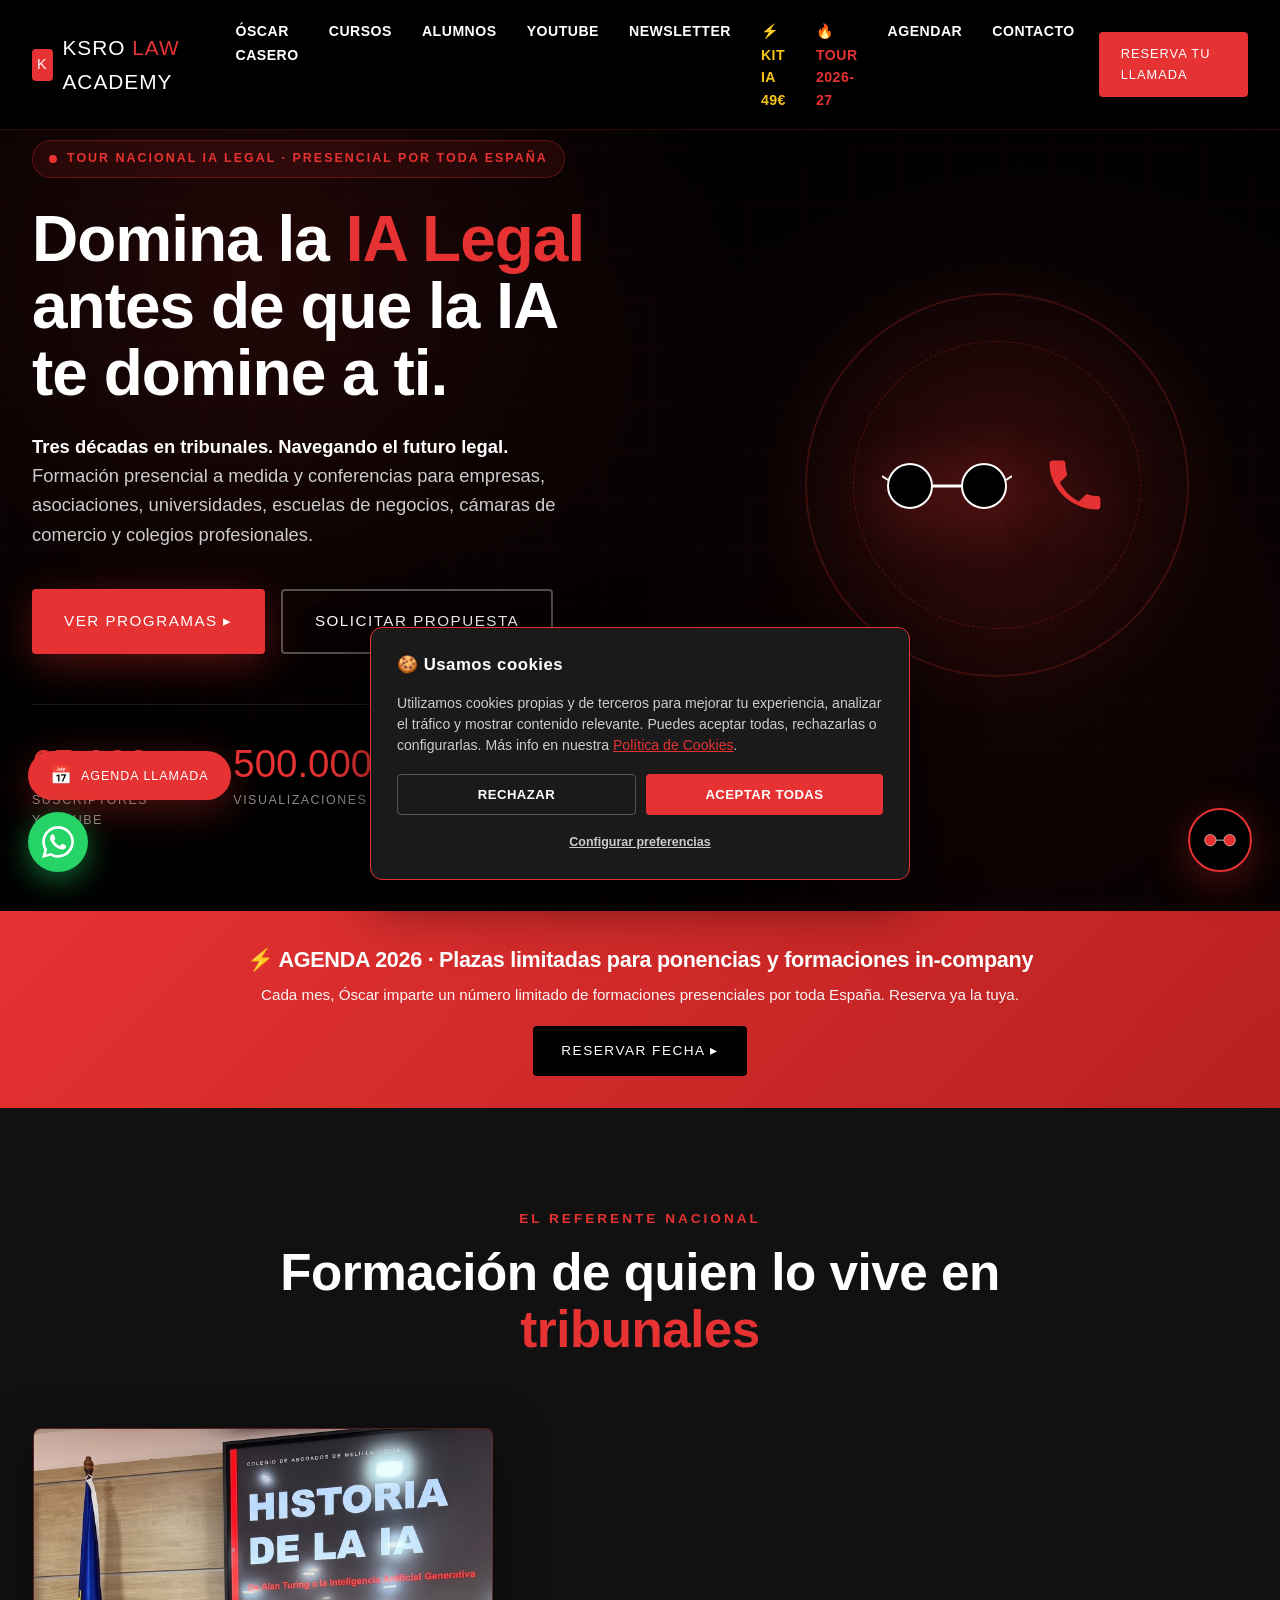
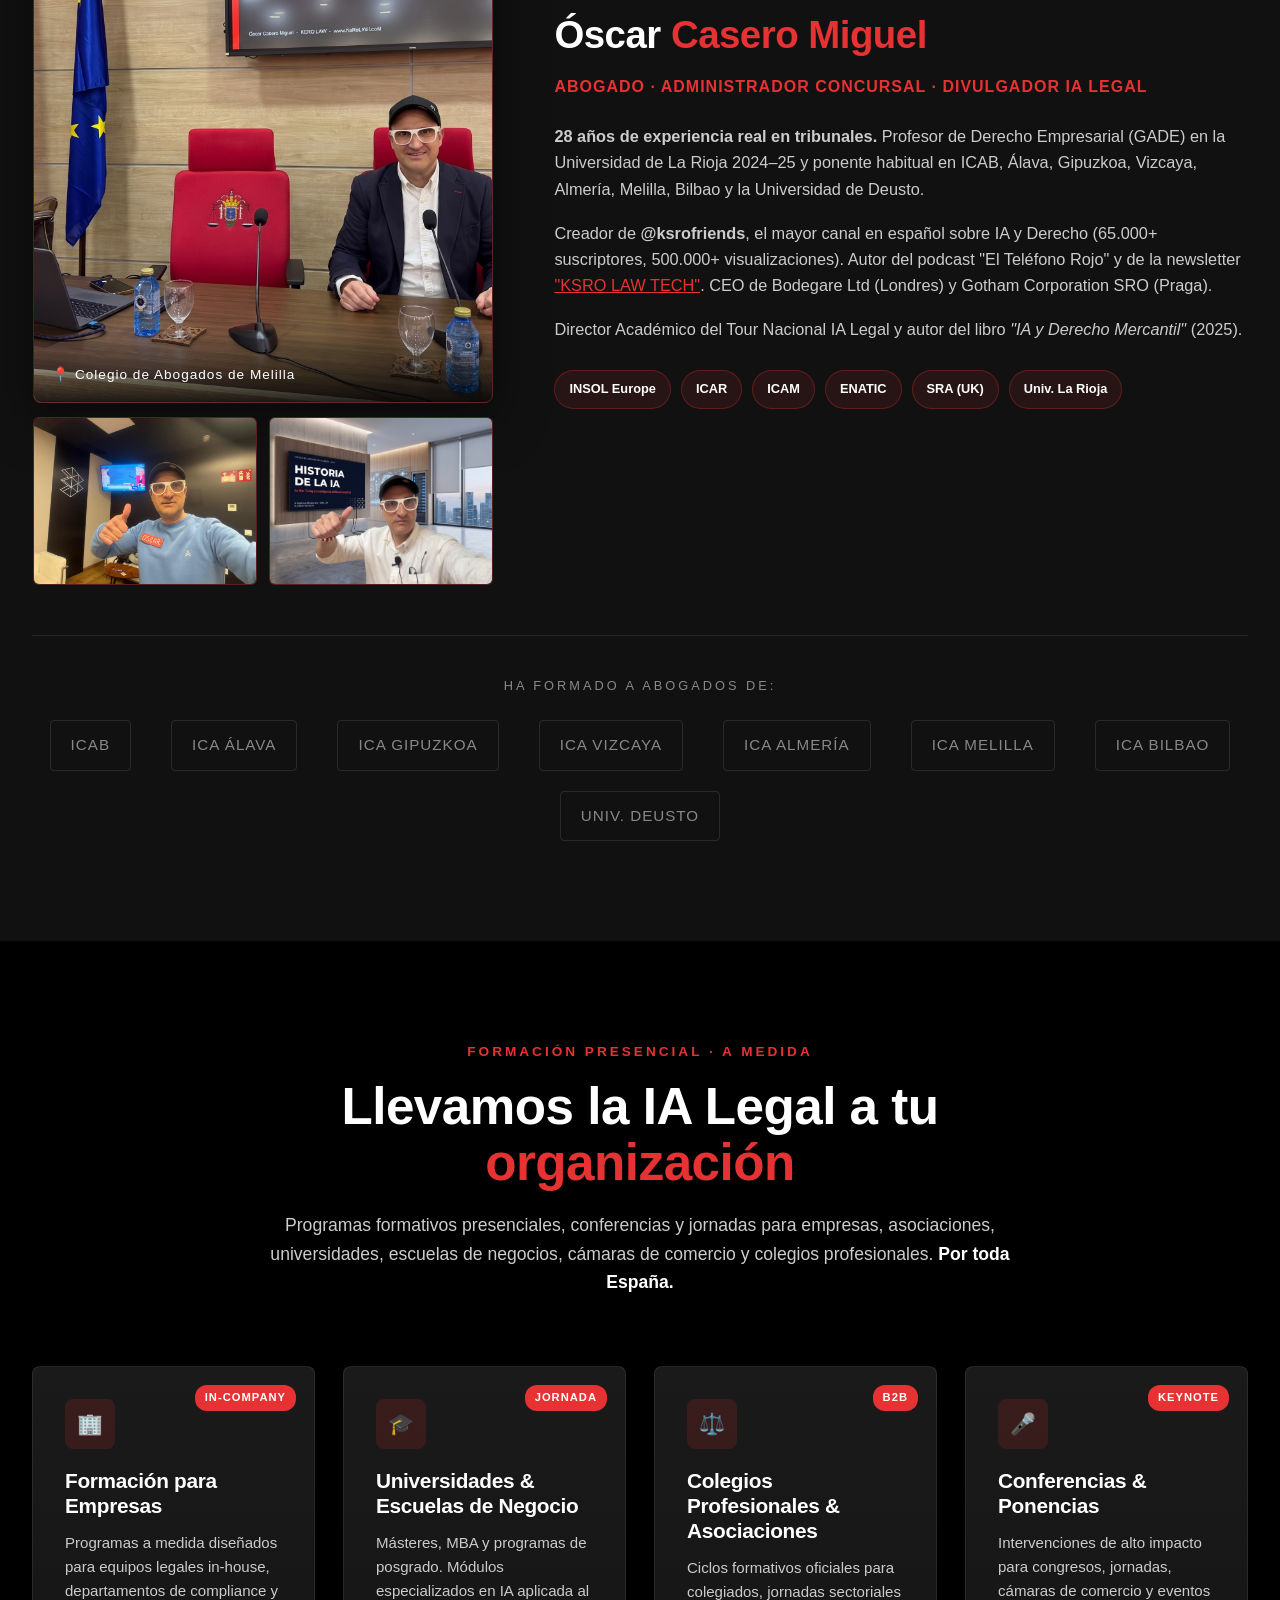
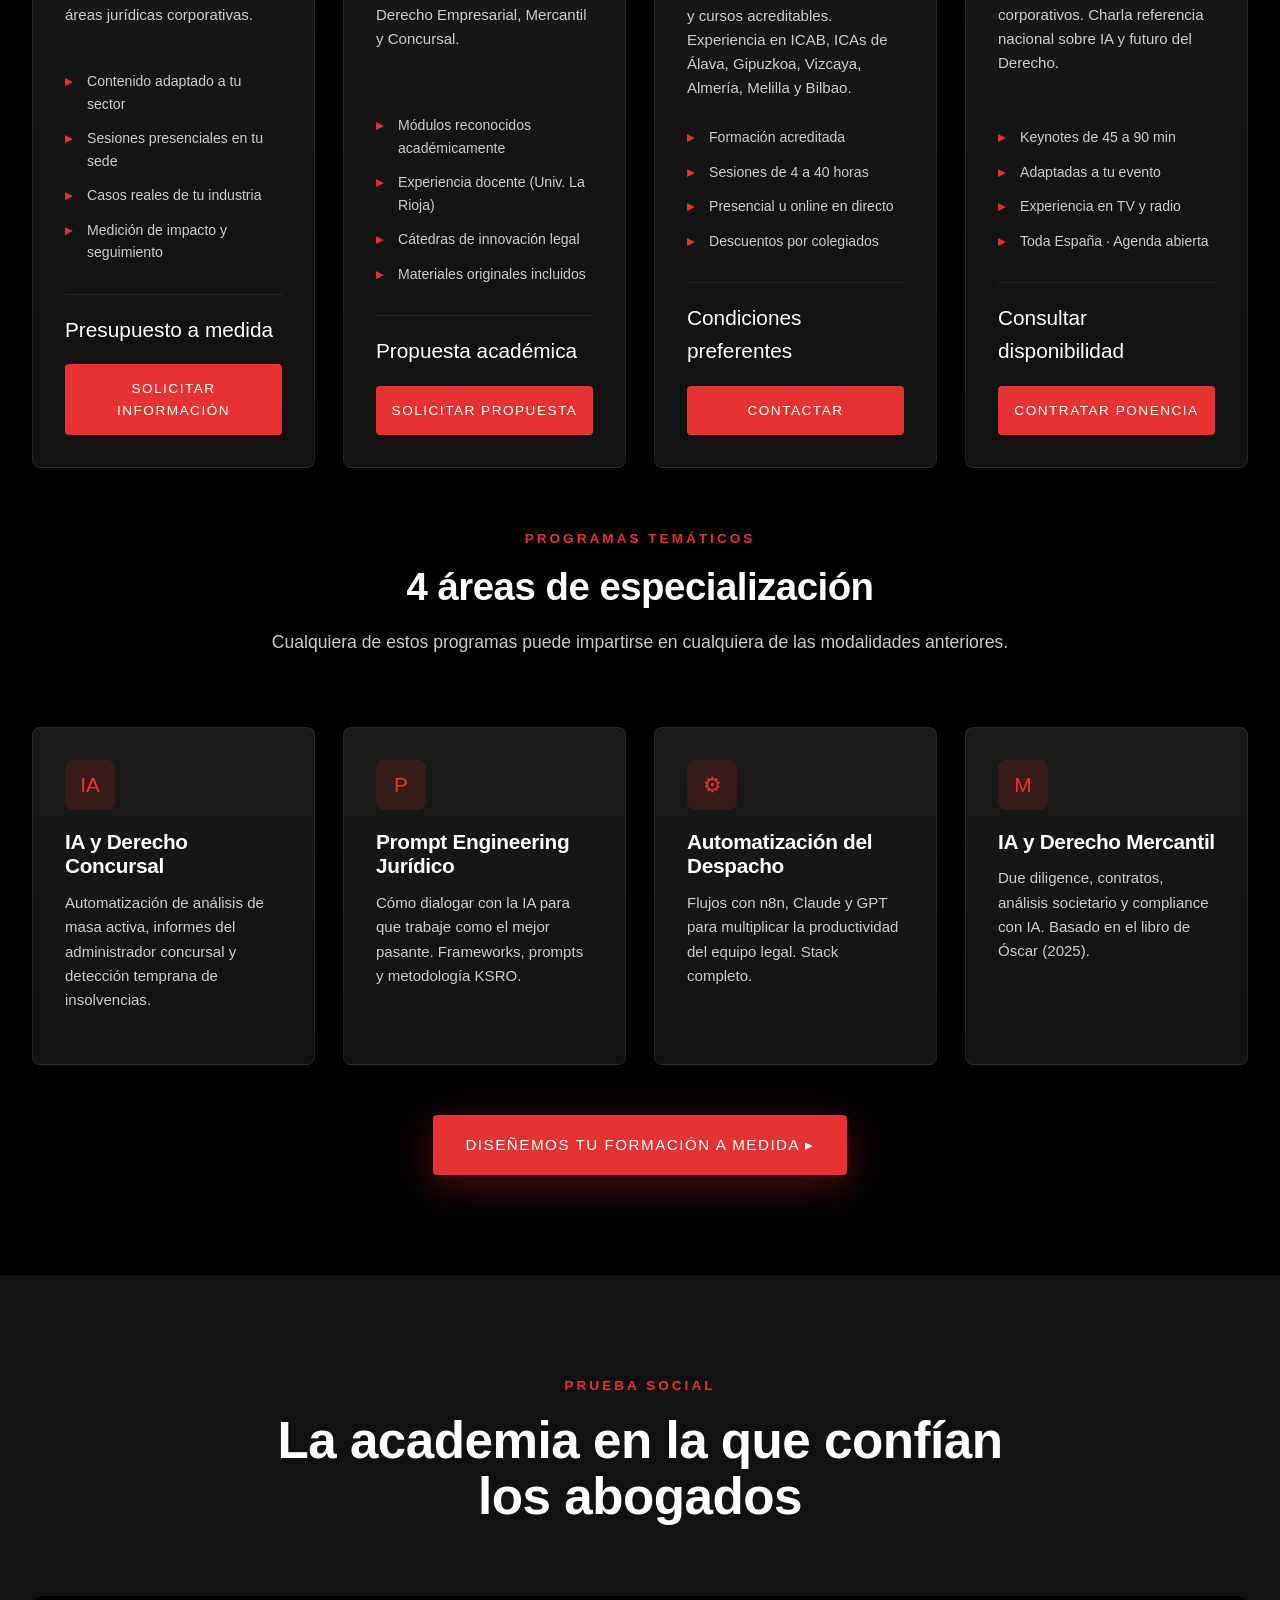
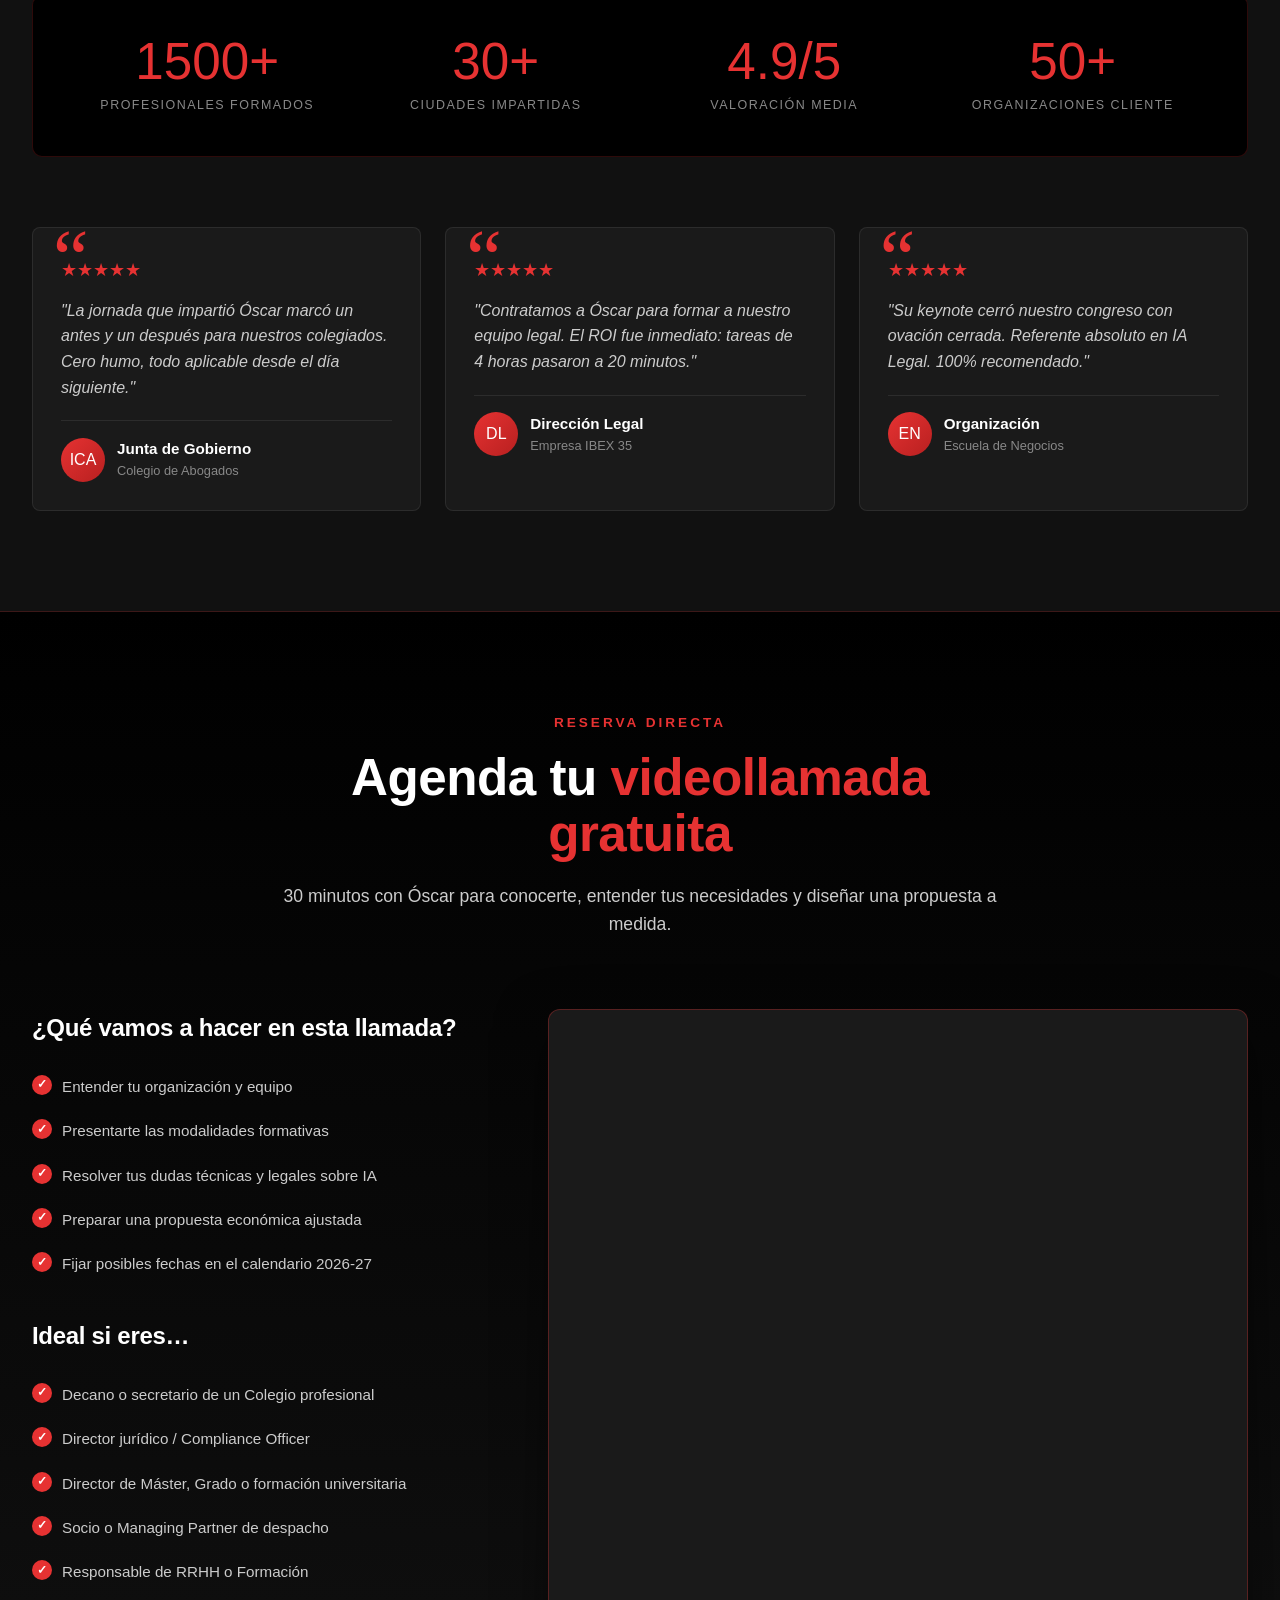
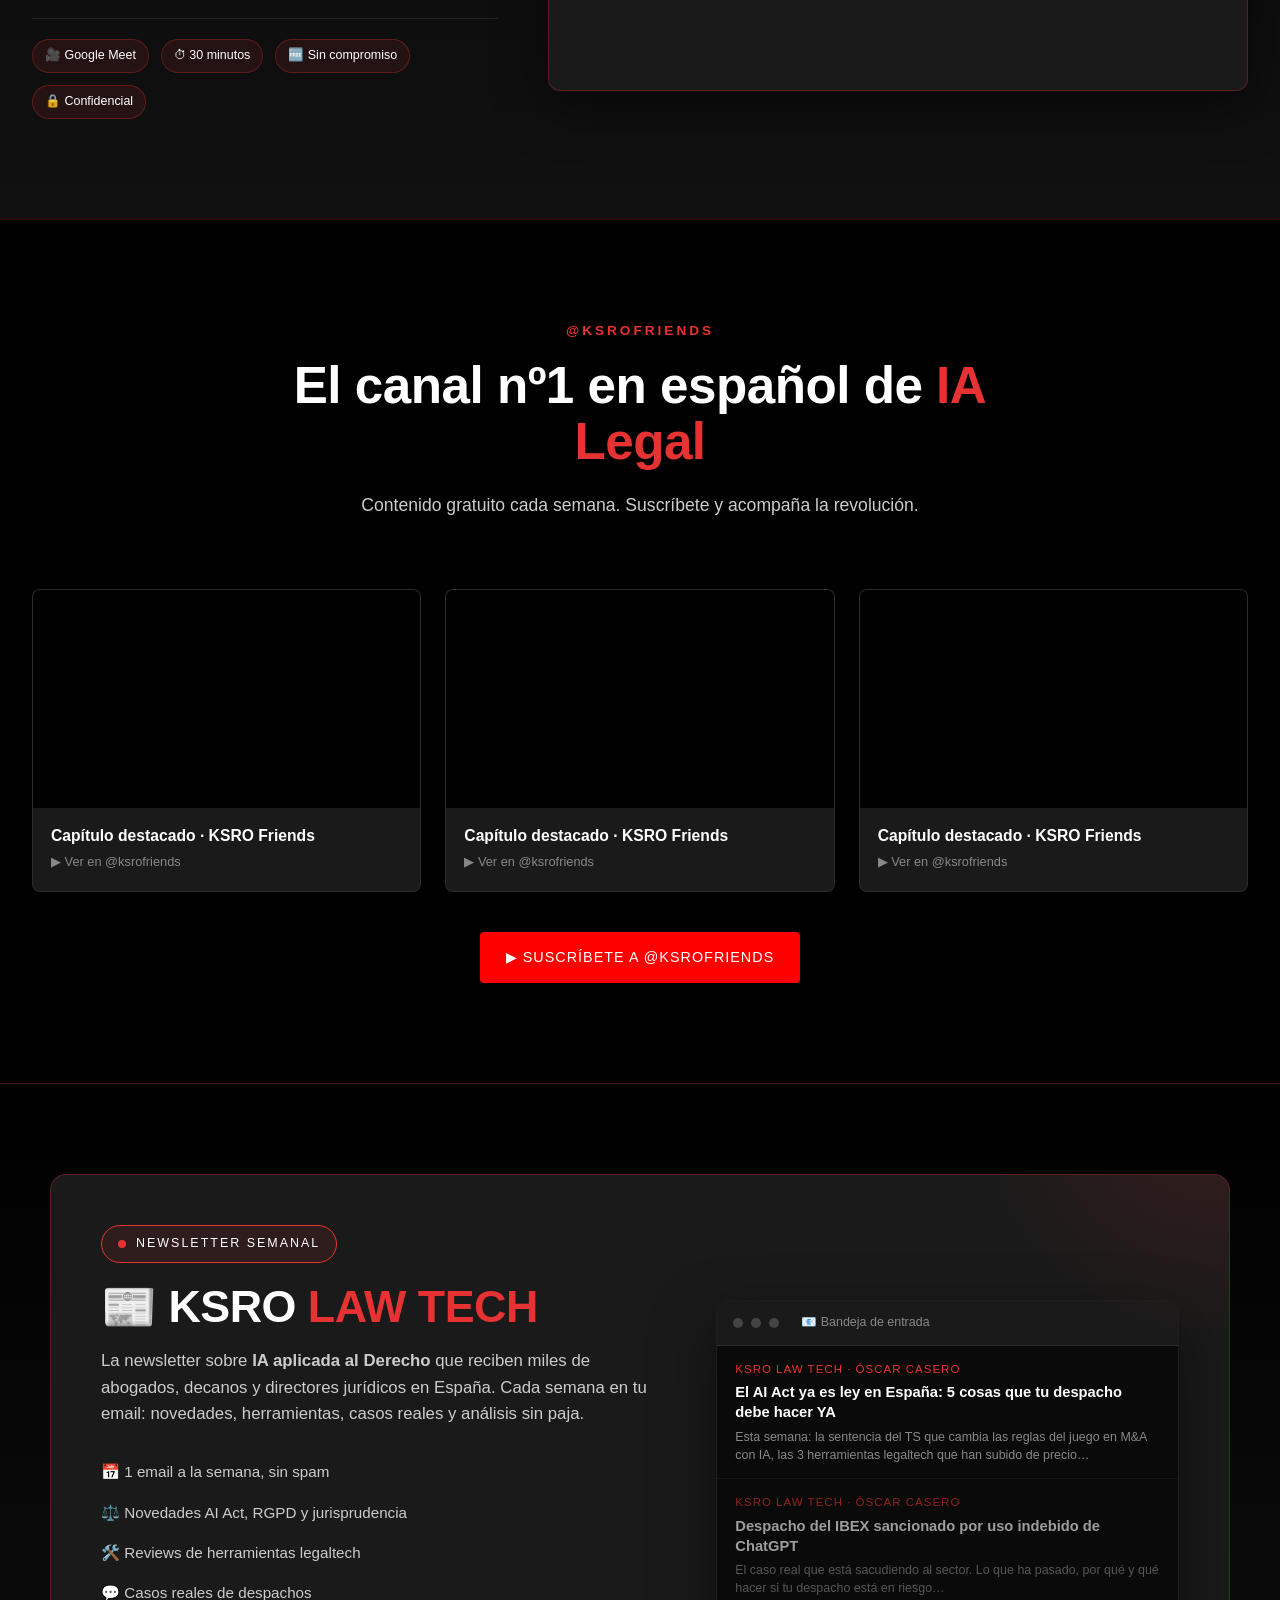
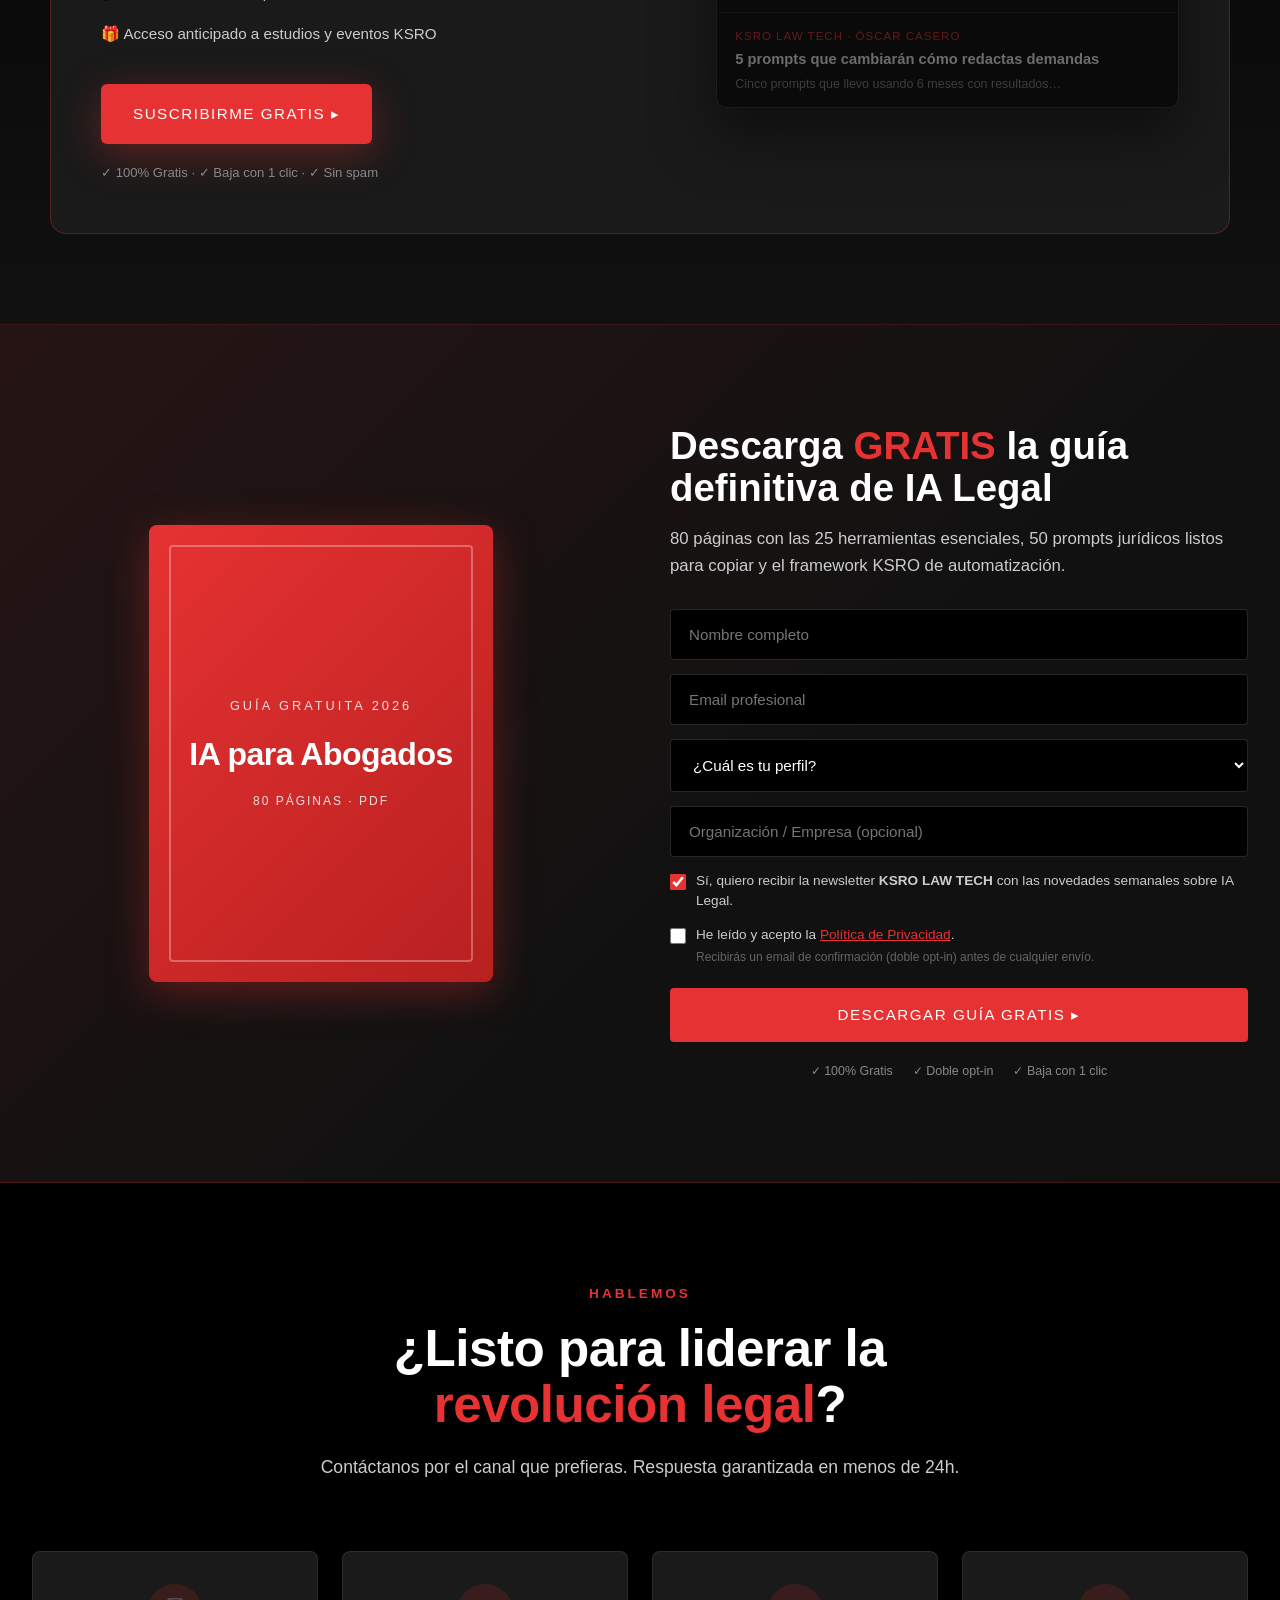
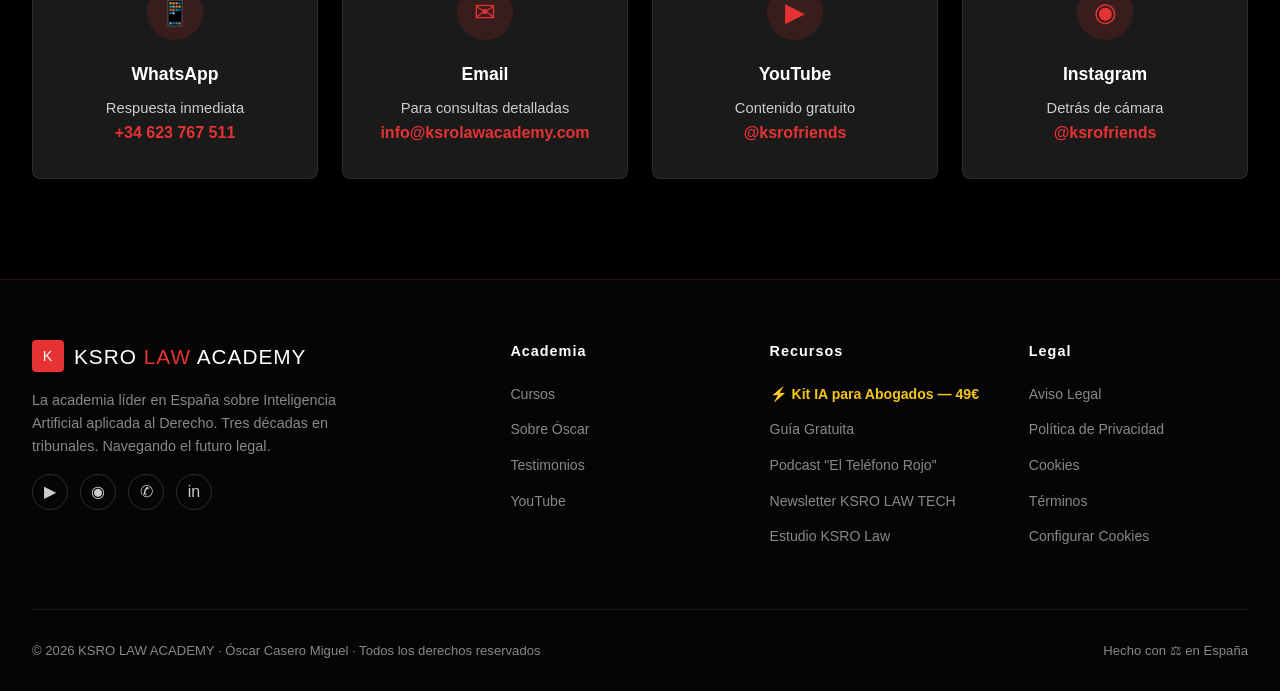
==== commit 29cb4d57: "Fix: proteger countdown eliminado (updateCd) que rompia cookies/chatbot/popup" ====
--- a/index.html
+++ b/index.html
@@ -1239,7 +1239,7 @@
   document.getElementById('cd-m').textContent=String(m).padStart(2,'0');
   document.getElementById('cd-s').textContent=String(s).padStart(2,'0');
 }
-updateCd();setInterval(updateCd,1000);
+if(document.getElementById('cd-d')){updateCd();setInterval(updateCd,1000);}
 
 const chatBtn=document.getElementById('chatBtn');
 const chatWin=document.getElementById('chatWin');
@@ -1392,4 +1392,4 @@
 </script>
 
 
-</body></html>+</body></html>
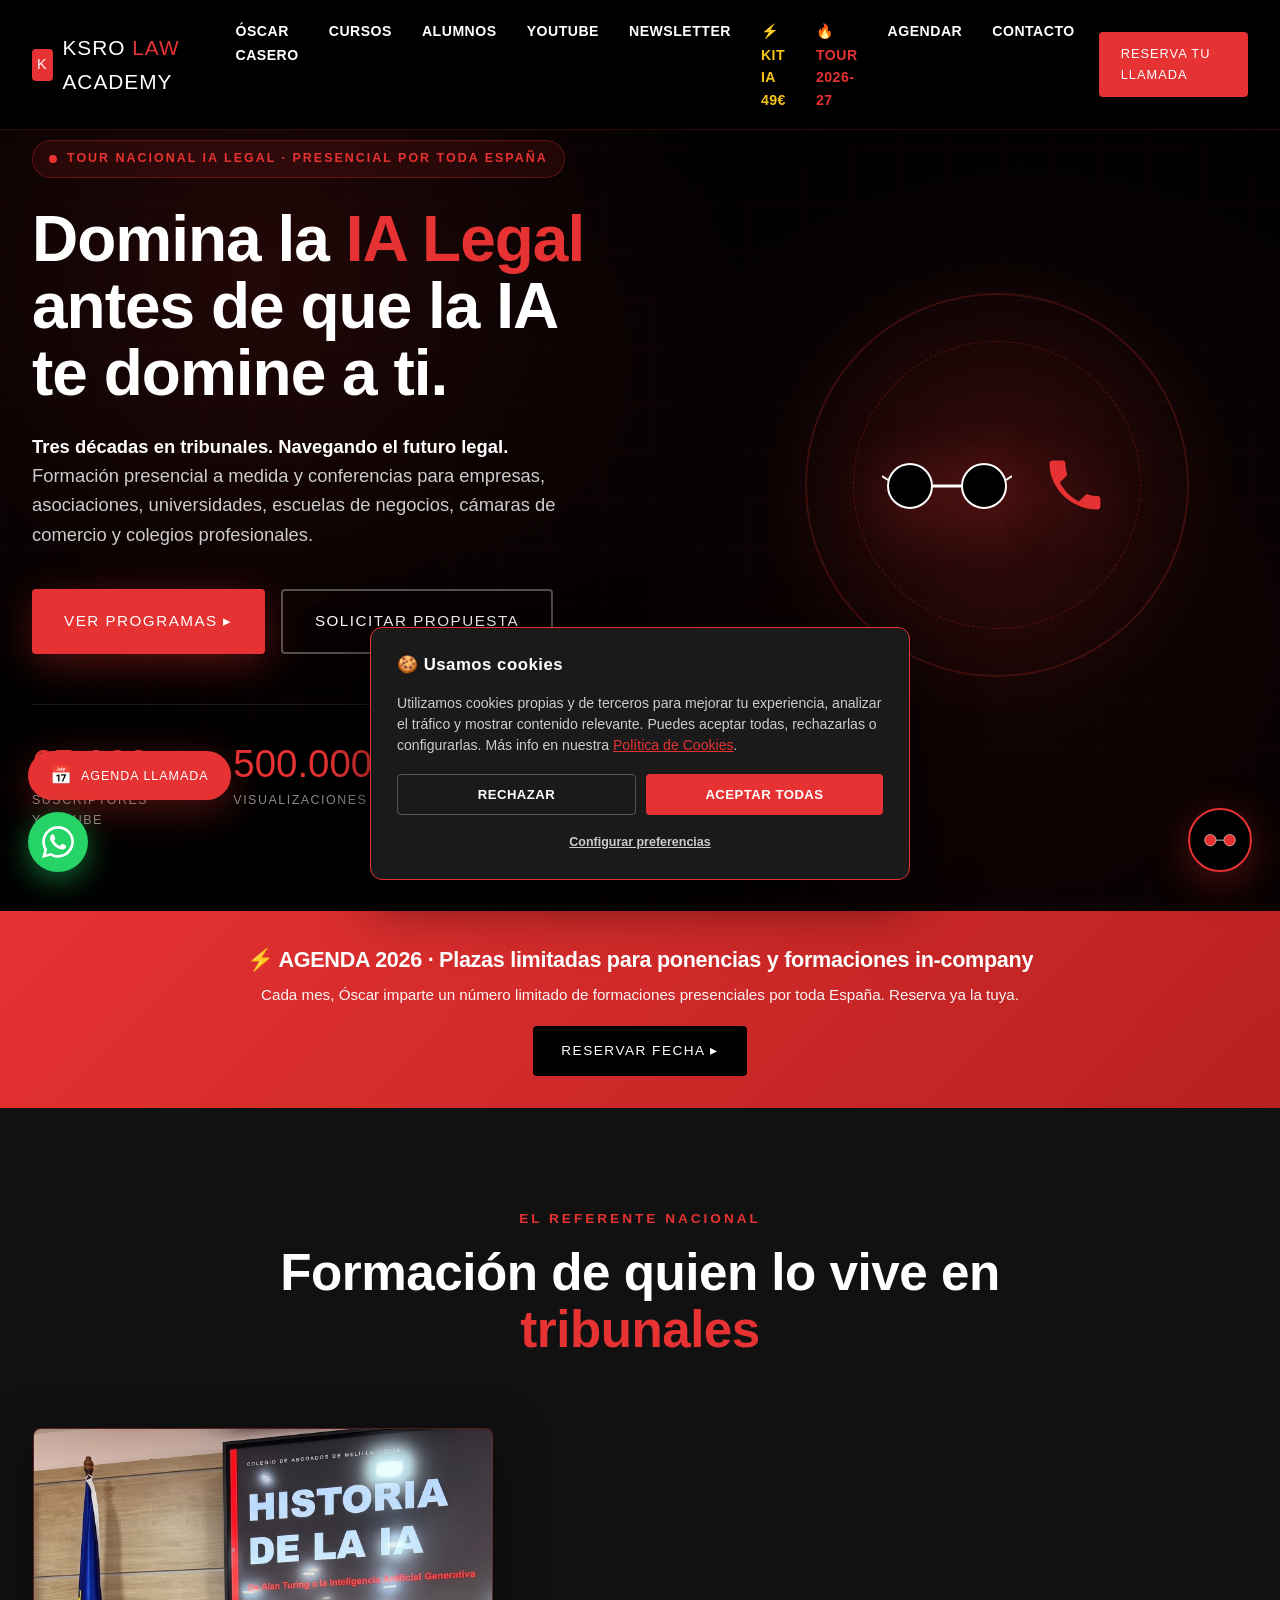
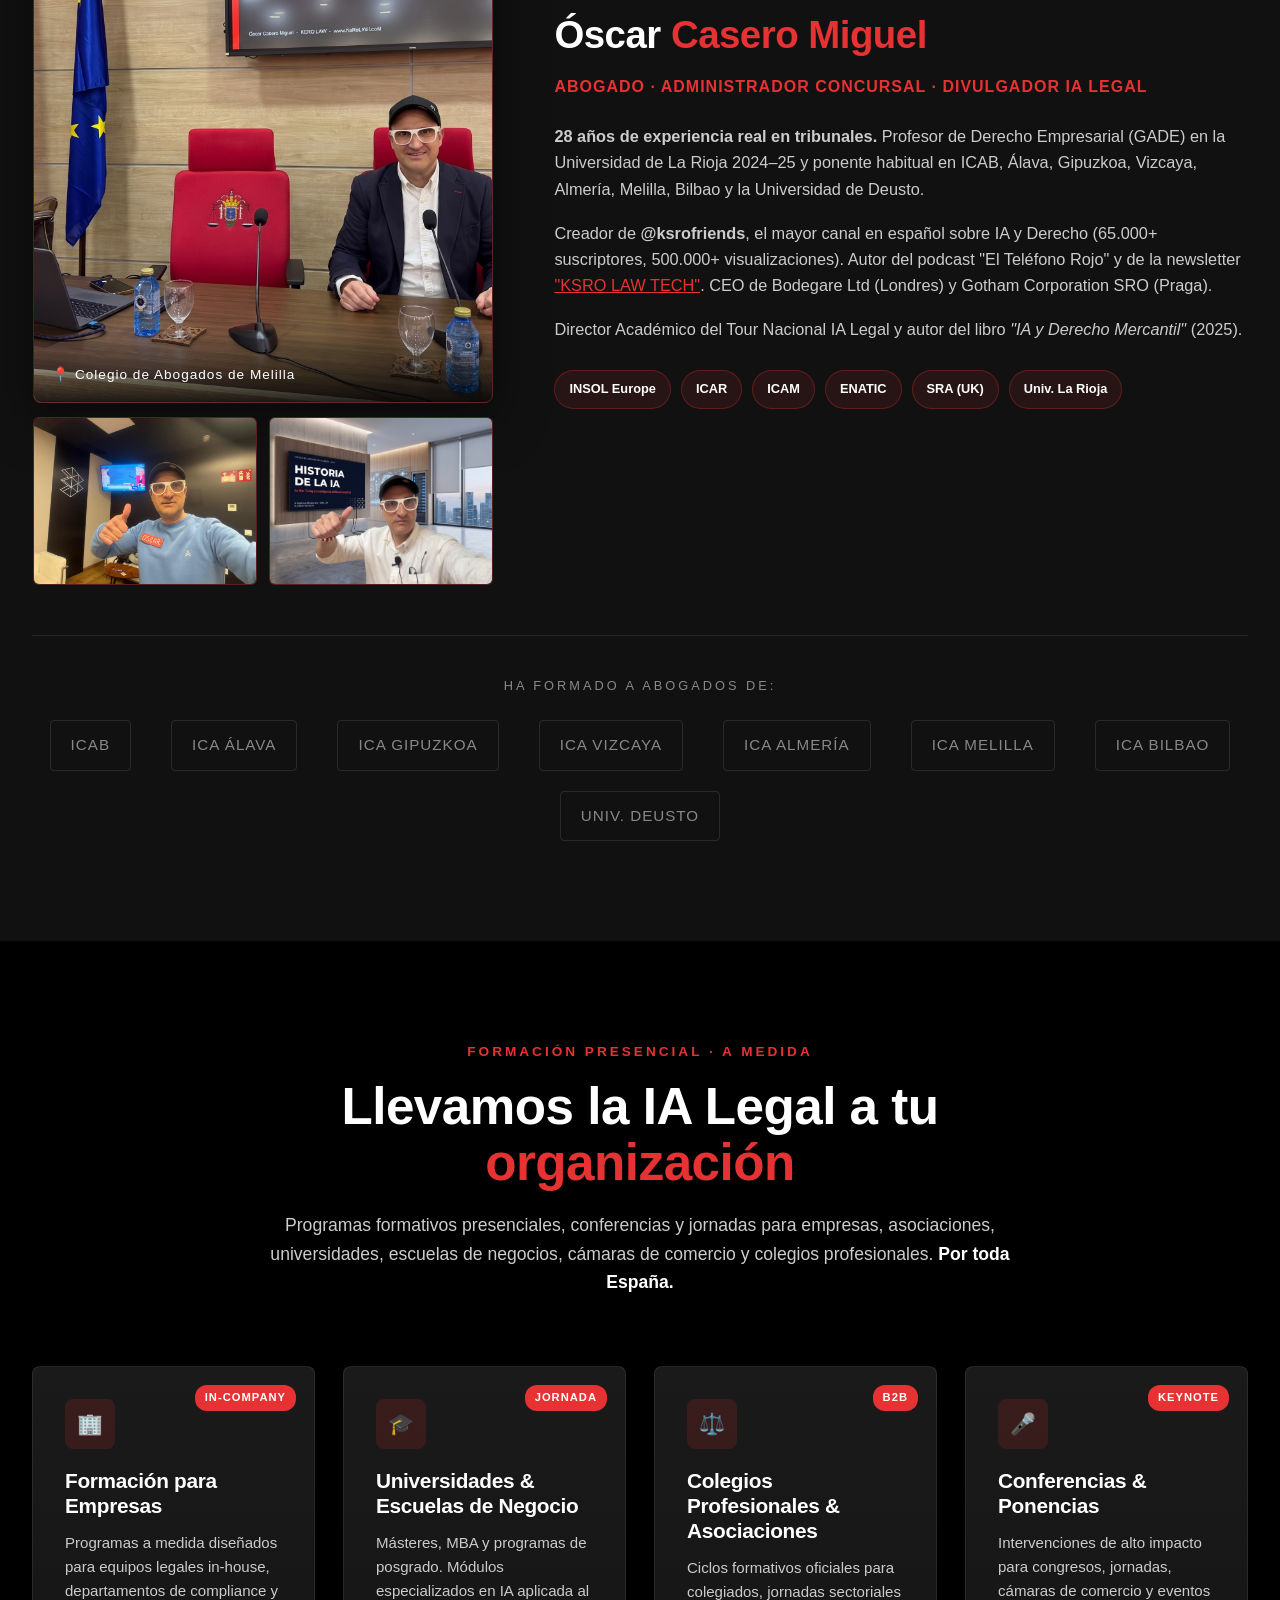
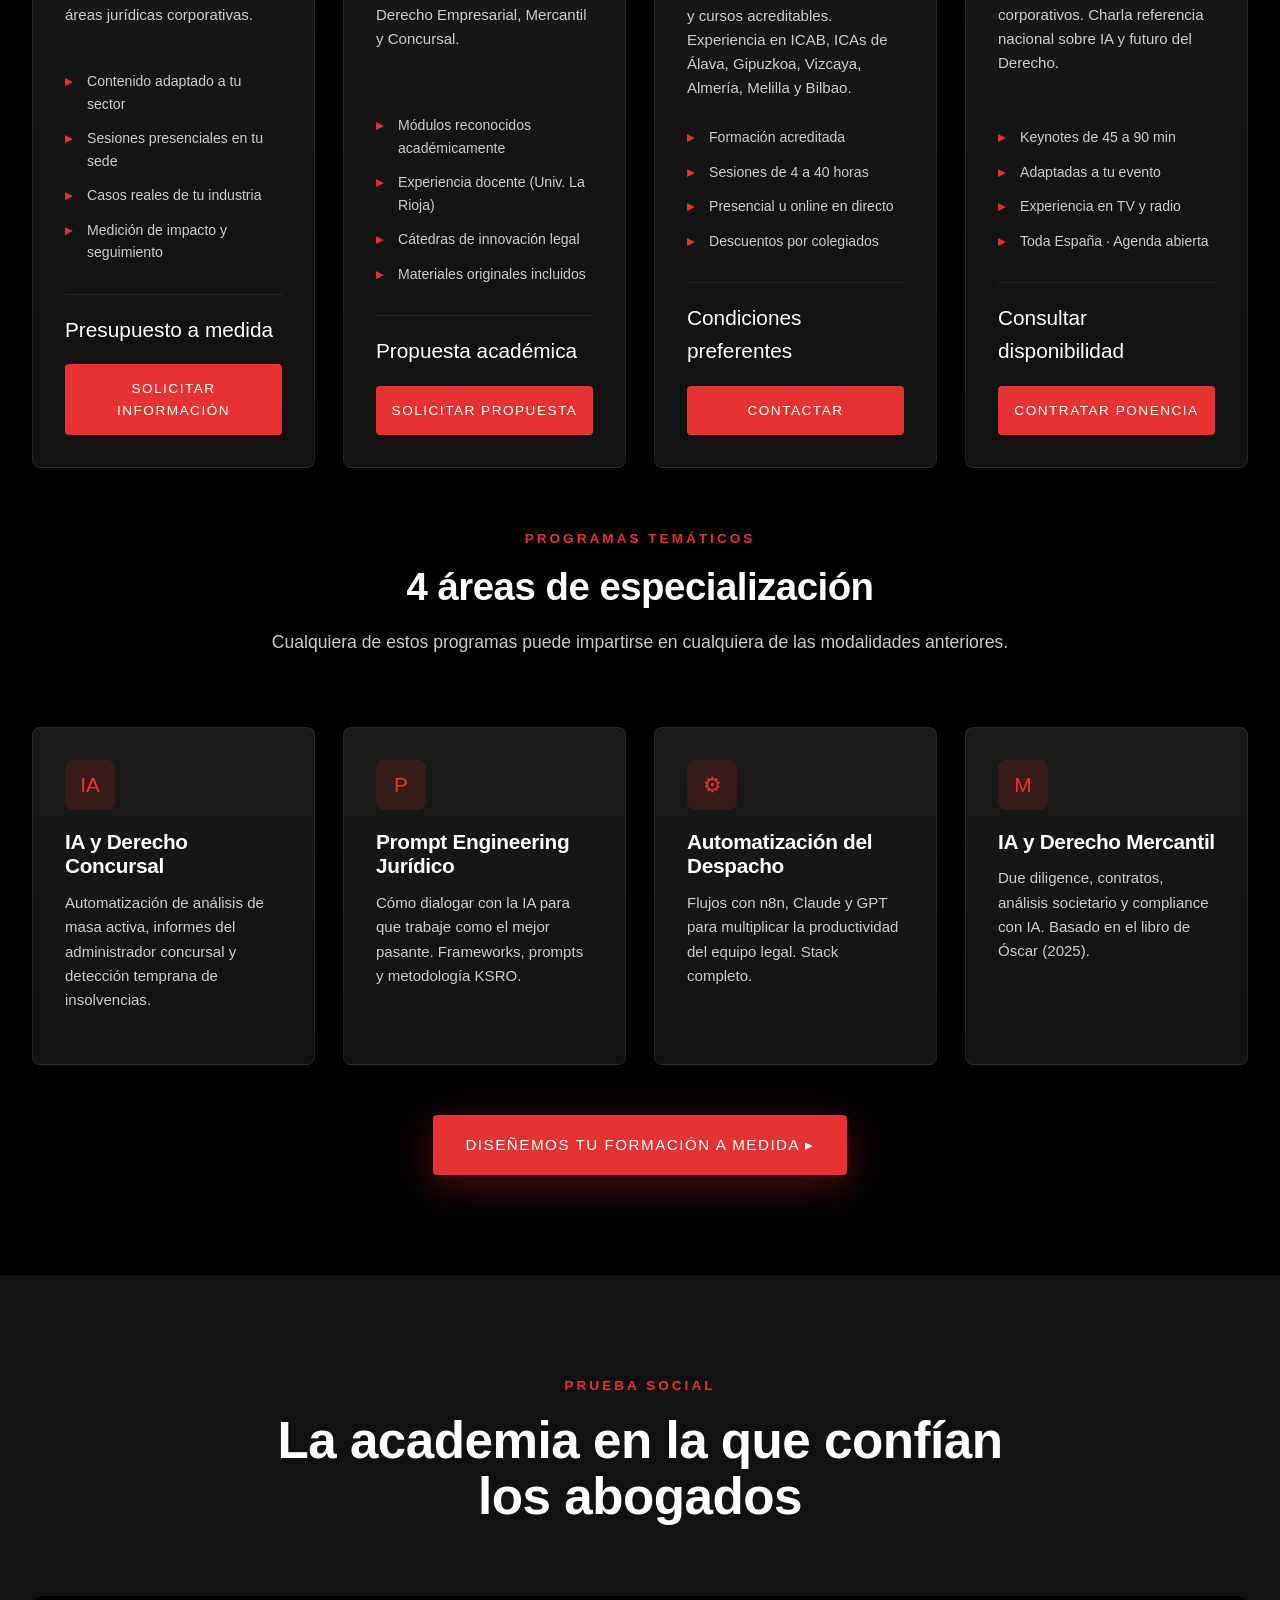
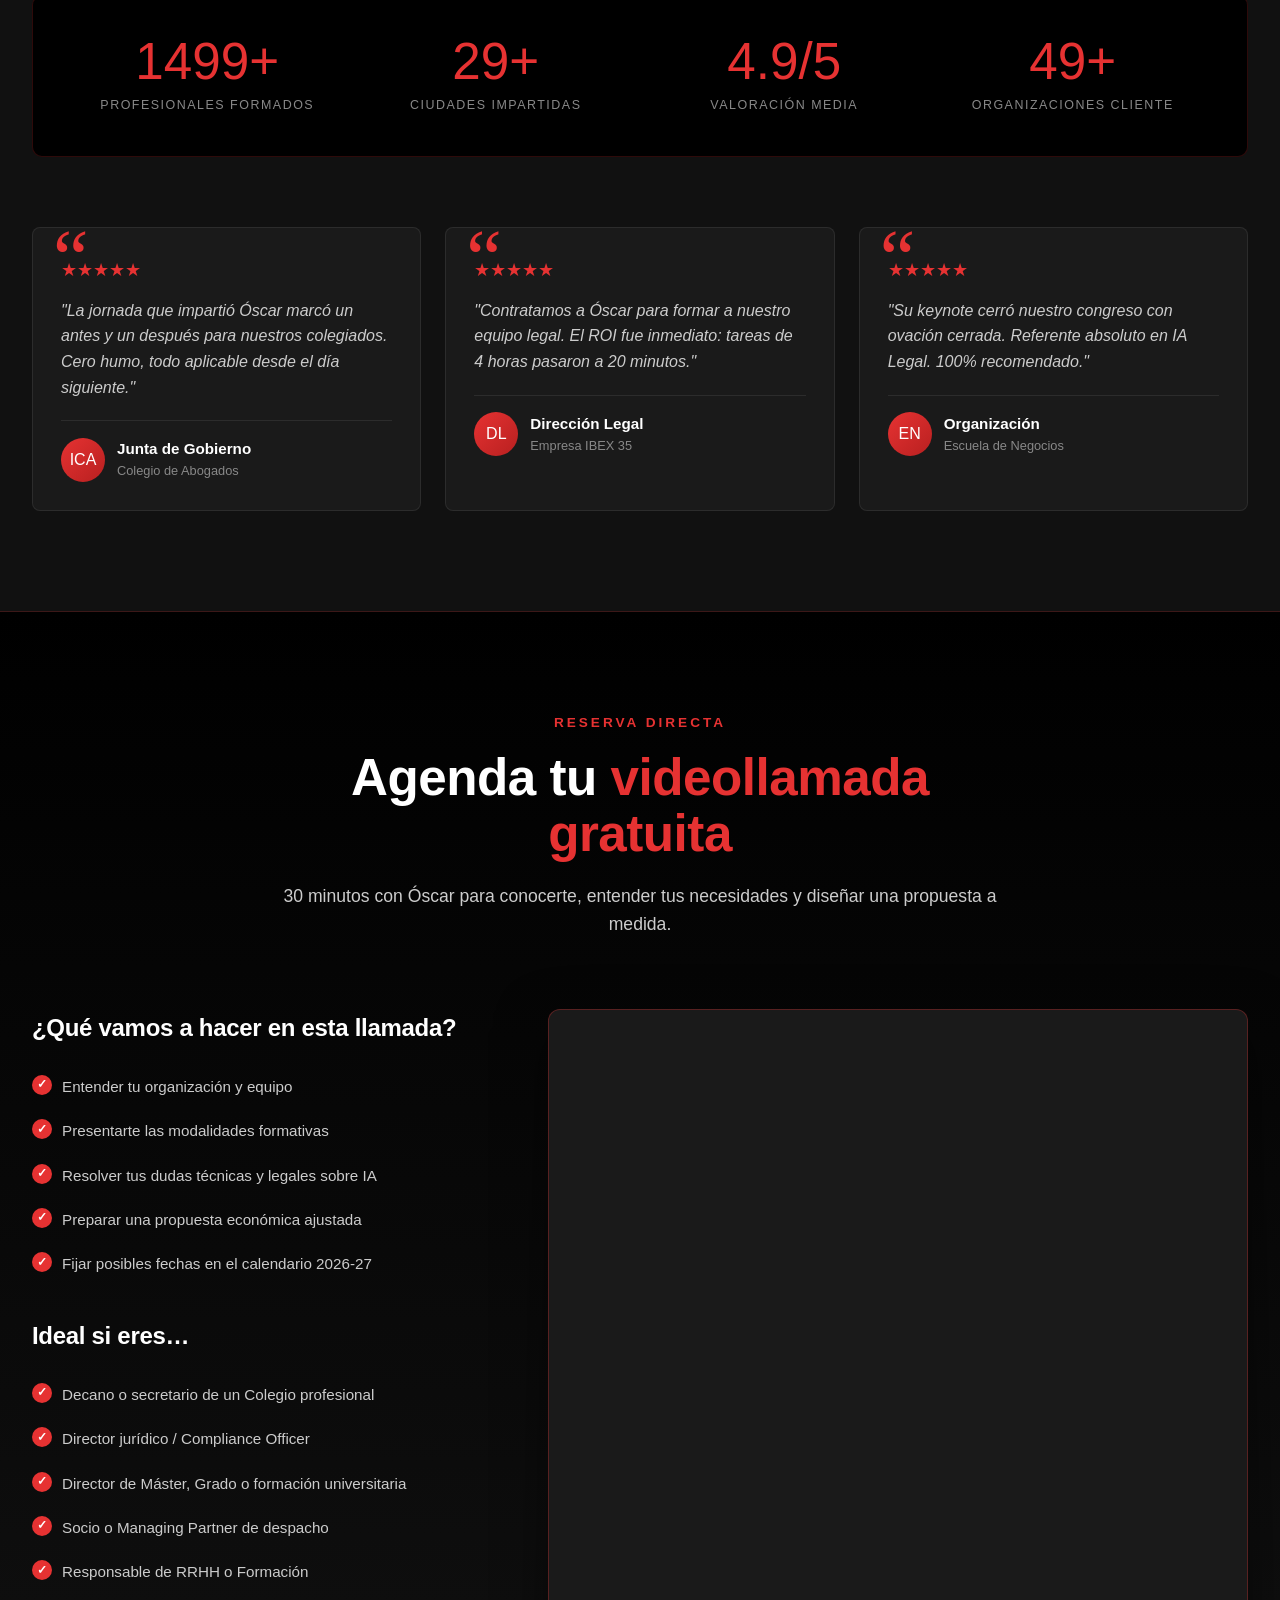
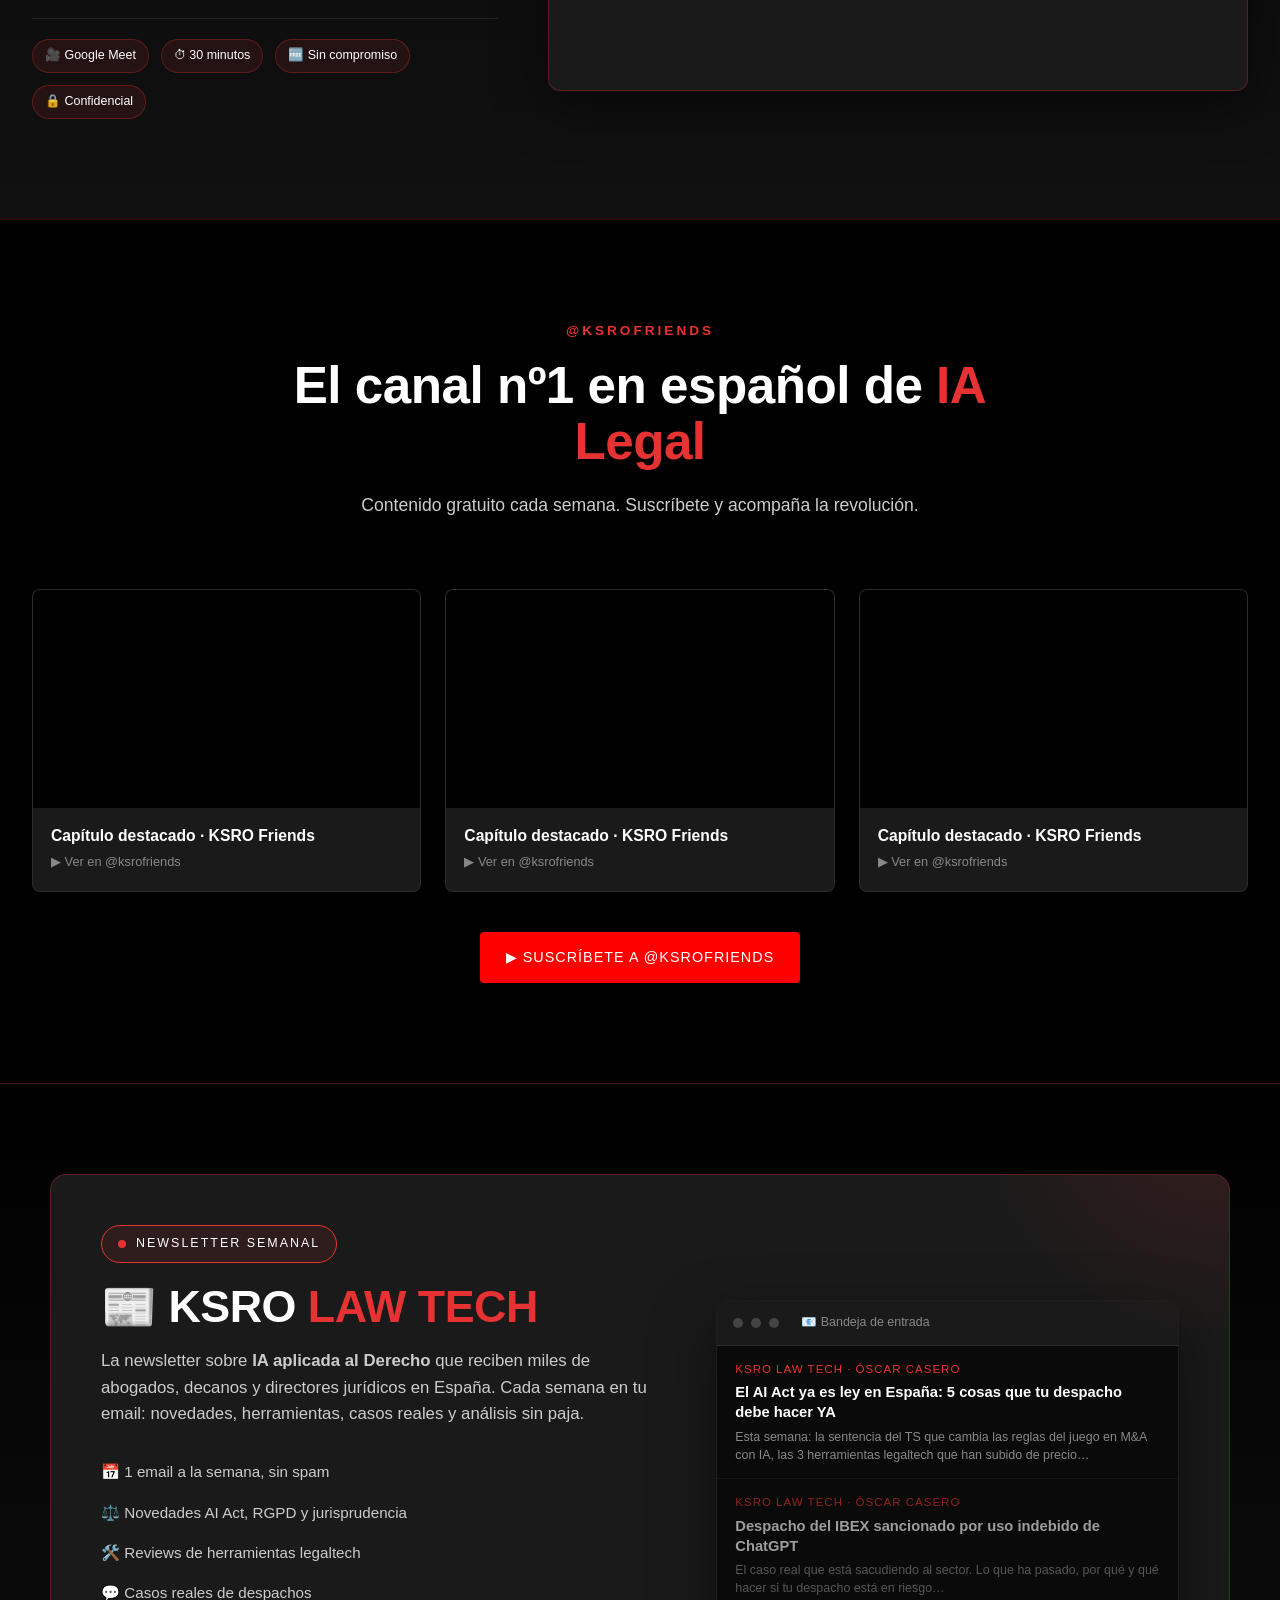
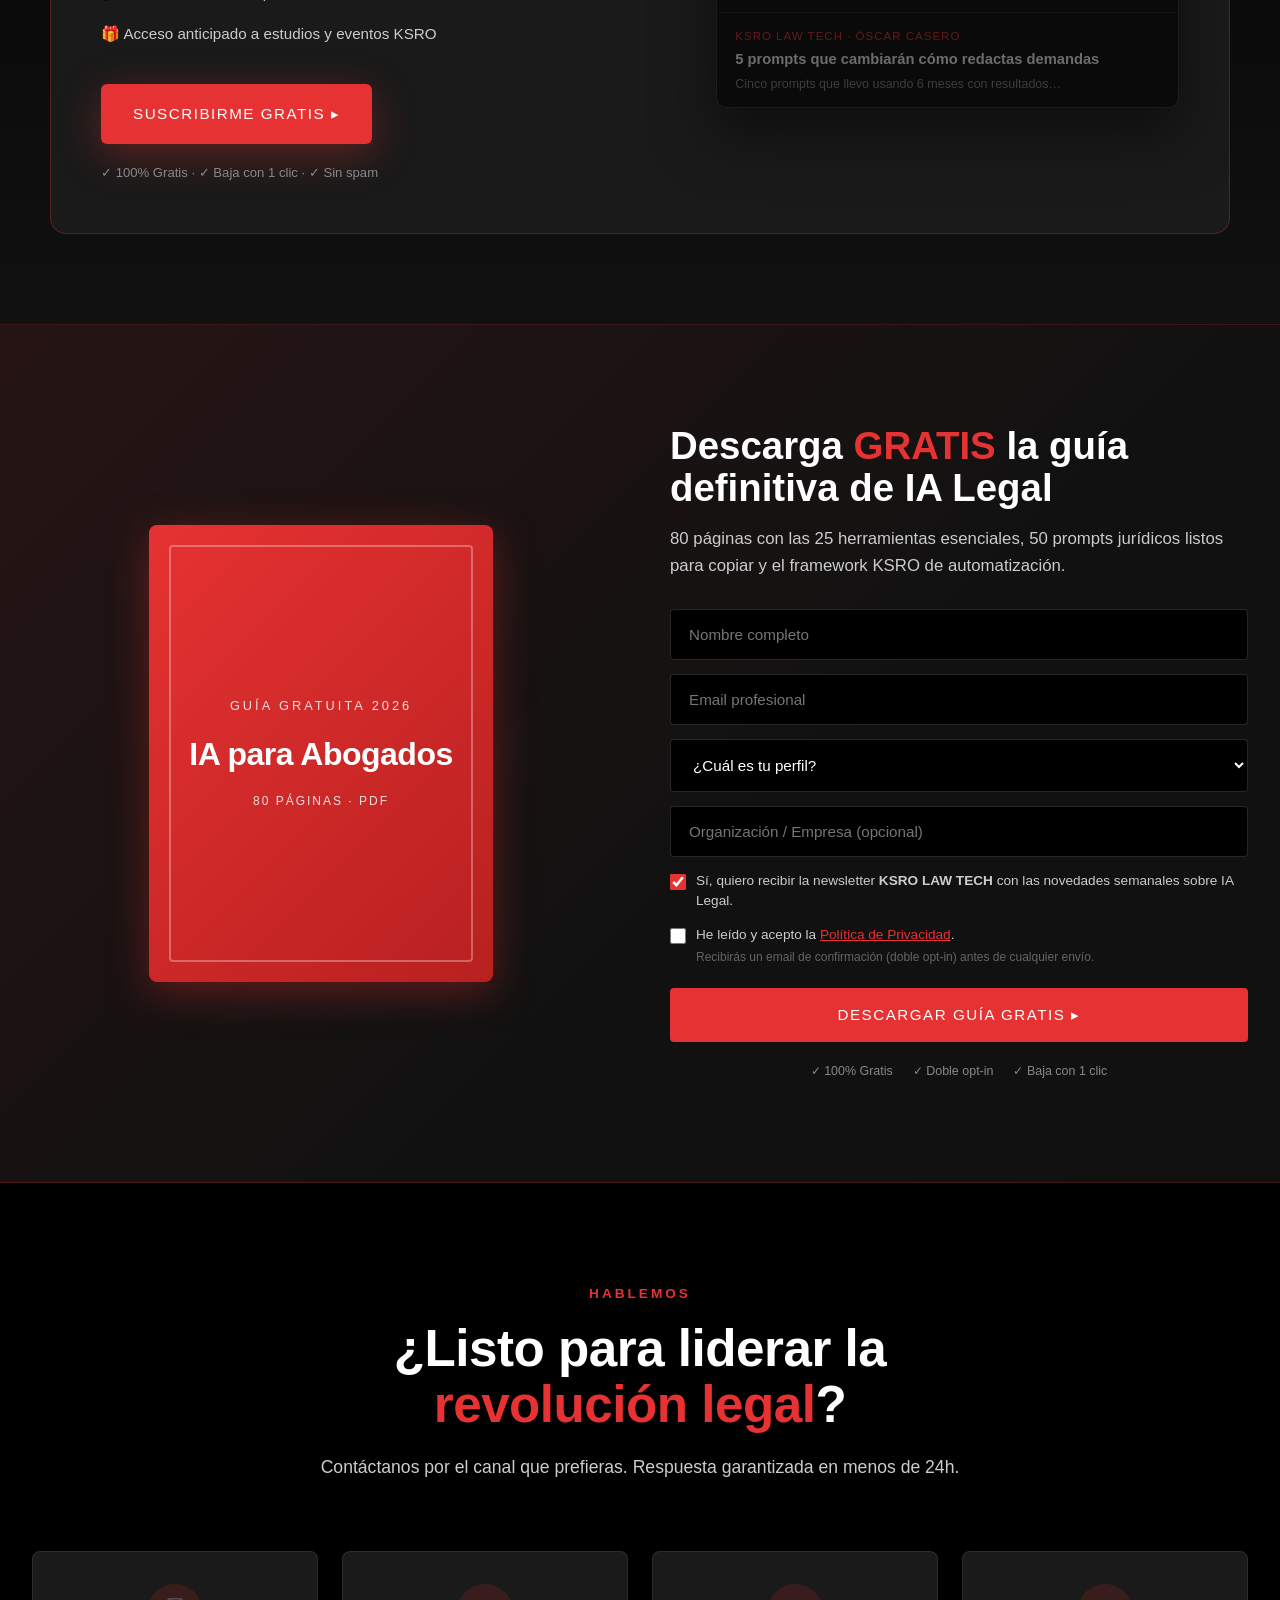
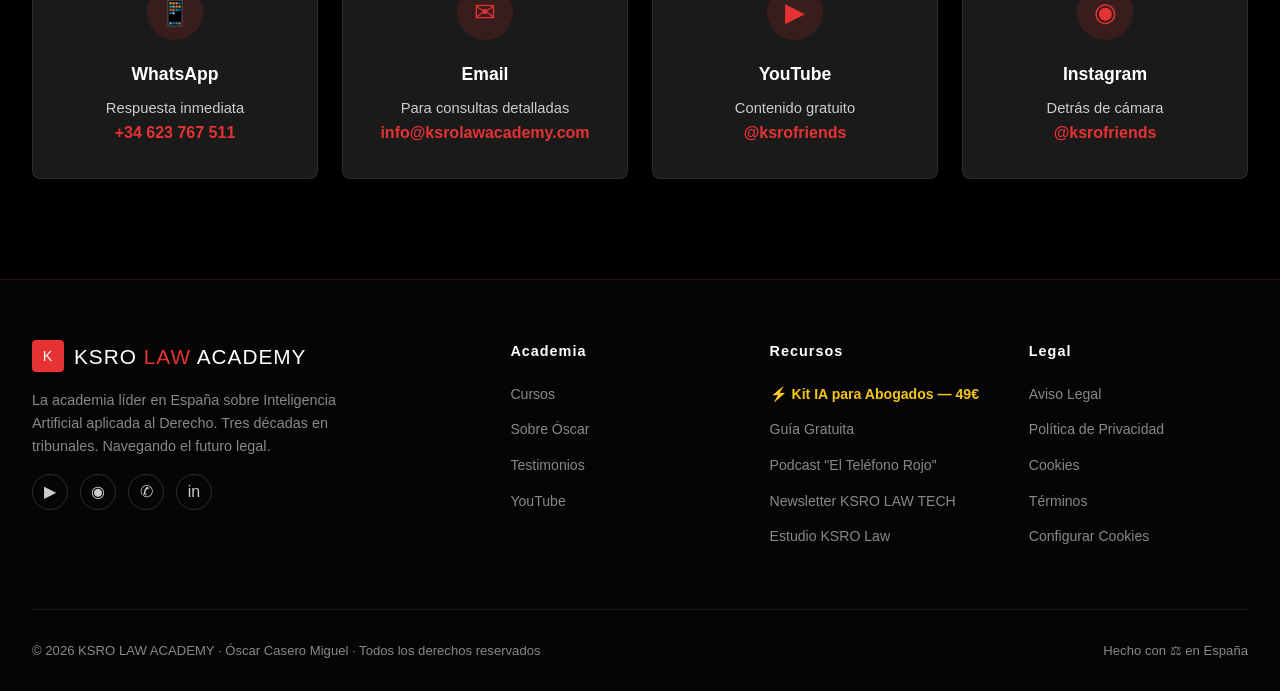
==== commit 272a937b: "Add: Meta Pixel 1628436591567512 condicionado al consentimiento de marketing" ====
--- a/index.html
+++ b/index.html
@@ -5,6 +5,17 @@
 <meta name="description" content="La academia líder en España sobre Inteligencia Artificial aplicada al Derecho. Formación práctica por Óscar Casero Miguel: 28 años en tribunales, 65K+ suscriptores. Cursos IA Legal, Prompt Engineering Jurídico, Automatización del Despacho.">
 <meta name="keywords" content="IA Legal, Inteligencia Artificial Derecho, curso abogados IA, KSRO, Óscar Casero, prompt engineering jurídico, automatización despacho">
 <meta name="author" content="Óscar Casero Miguel">
+
+  <!-- Meta Pixel: carga solo con consentimiento de marketing (banner ksro_consent_v1) -->
+  <script>
+    (function(){var P='1628436591567512',d=false;
+                function ok(){try{var c=JSON.parse(localStorage.getItem('ksro_consent_v1')||'null');return!!(c&&c.marketing)}catch(e){return false}}
+                function load(){if(d||!ok())return;d=true;!function(f,b,e,v,n,t,s){if(f.fbq)return;n=f.fbq=function(){n.callMethod?n.callMethod.apply(n,arguments):n.queue.push(arguments)};if(!f._fbq)f._fbq=n;n.push=n;n.loaded=!0;n.version='2.0';n.queue=[];t=b.createElement(e);t.async=!0;t.src=v;s=b.getElementsByTagName(e)[0];s.parentNode.insertBefore(t,s)}(window,document,'script','https://connect.facebook.net/en_US/fbevents.js');
+                                fbq('init',P);fbq('track','PageView');
+                                document.querySelectorAll('form[action*="formsubmit"]').forEach(function(f){f.addEventListener('submit',function(){try{fbq('track','Lead')}catch(e){}})})}
+                window.addEventListener('DOMContentLoaded',function(){load();var a=document.getElementById('cookieAccept');if(a)a.addEventListener('click',function(){setTimeout(load,400)});var g=document.getElementById('cookieSaveModal');if(g)g.addEventListener('click',function(){setTimeout(load,400)})});
+               })();
+  </script>
 
 <meta property="og:type" content="website">
 <meta property="og:title" content="KSRO LAW ACADEMY — IA Legal para Abogados">
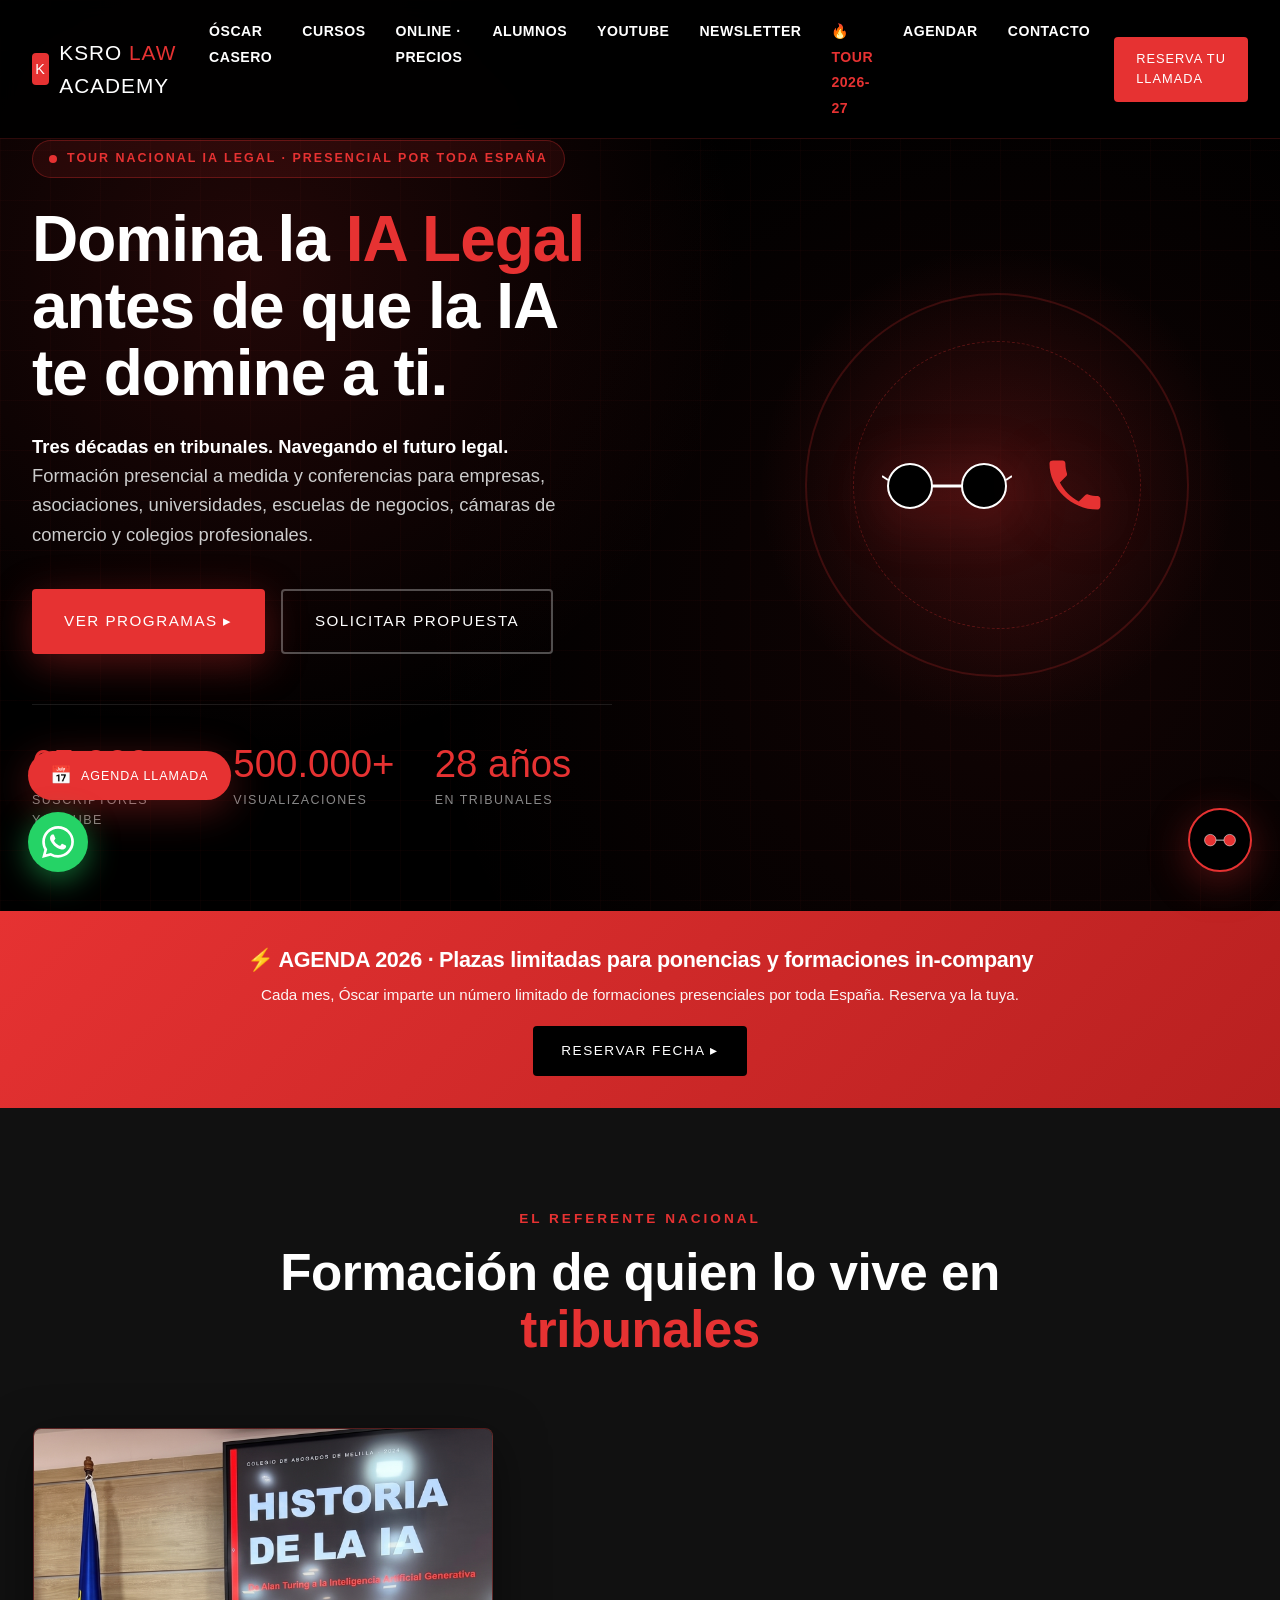
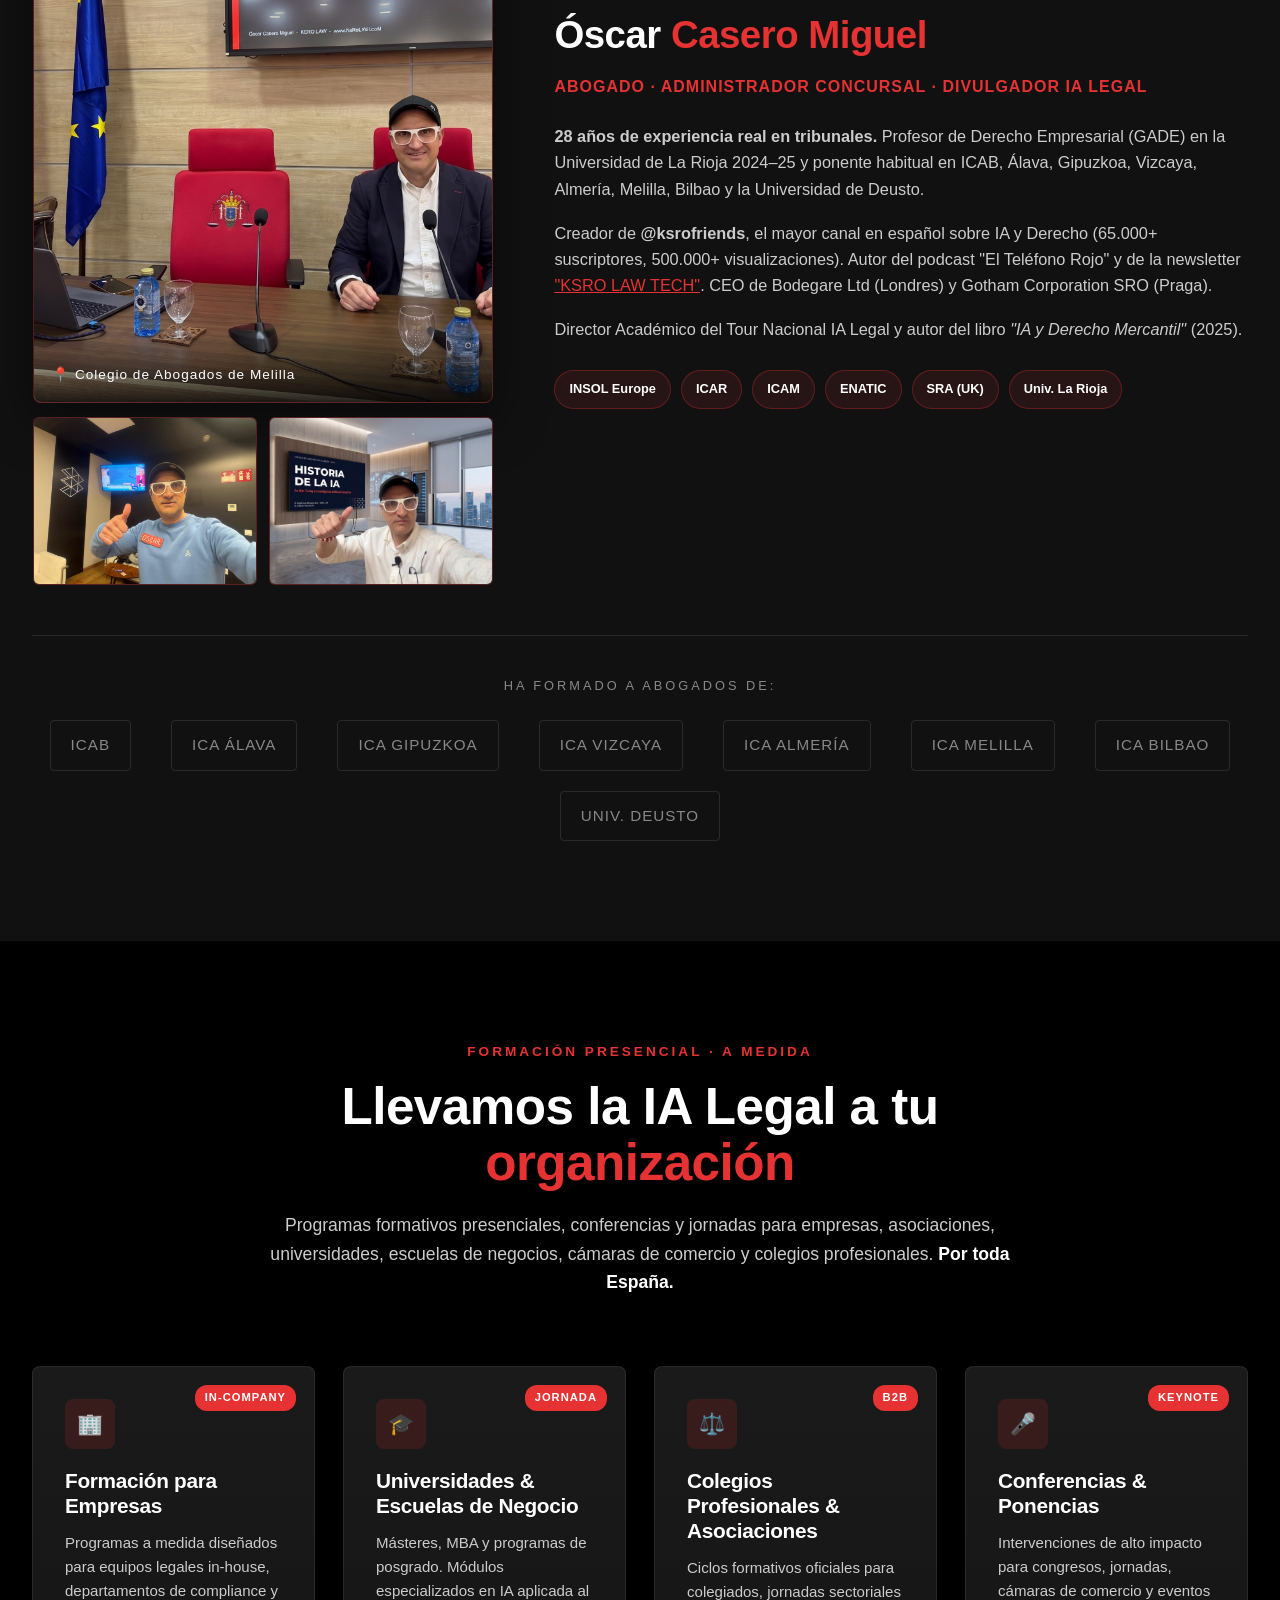
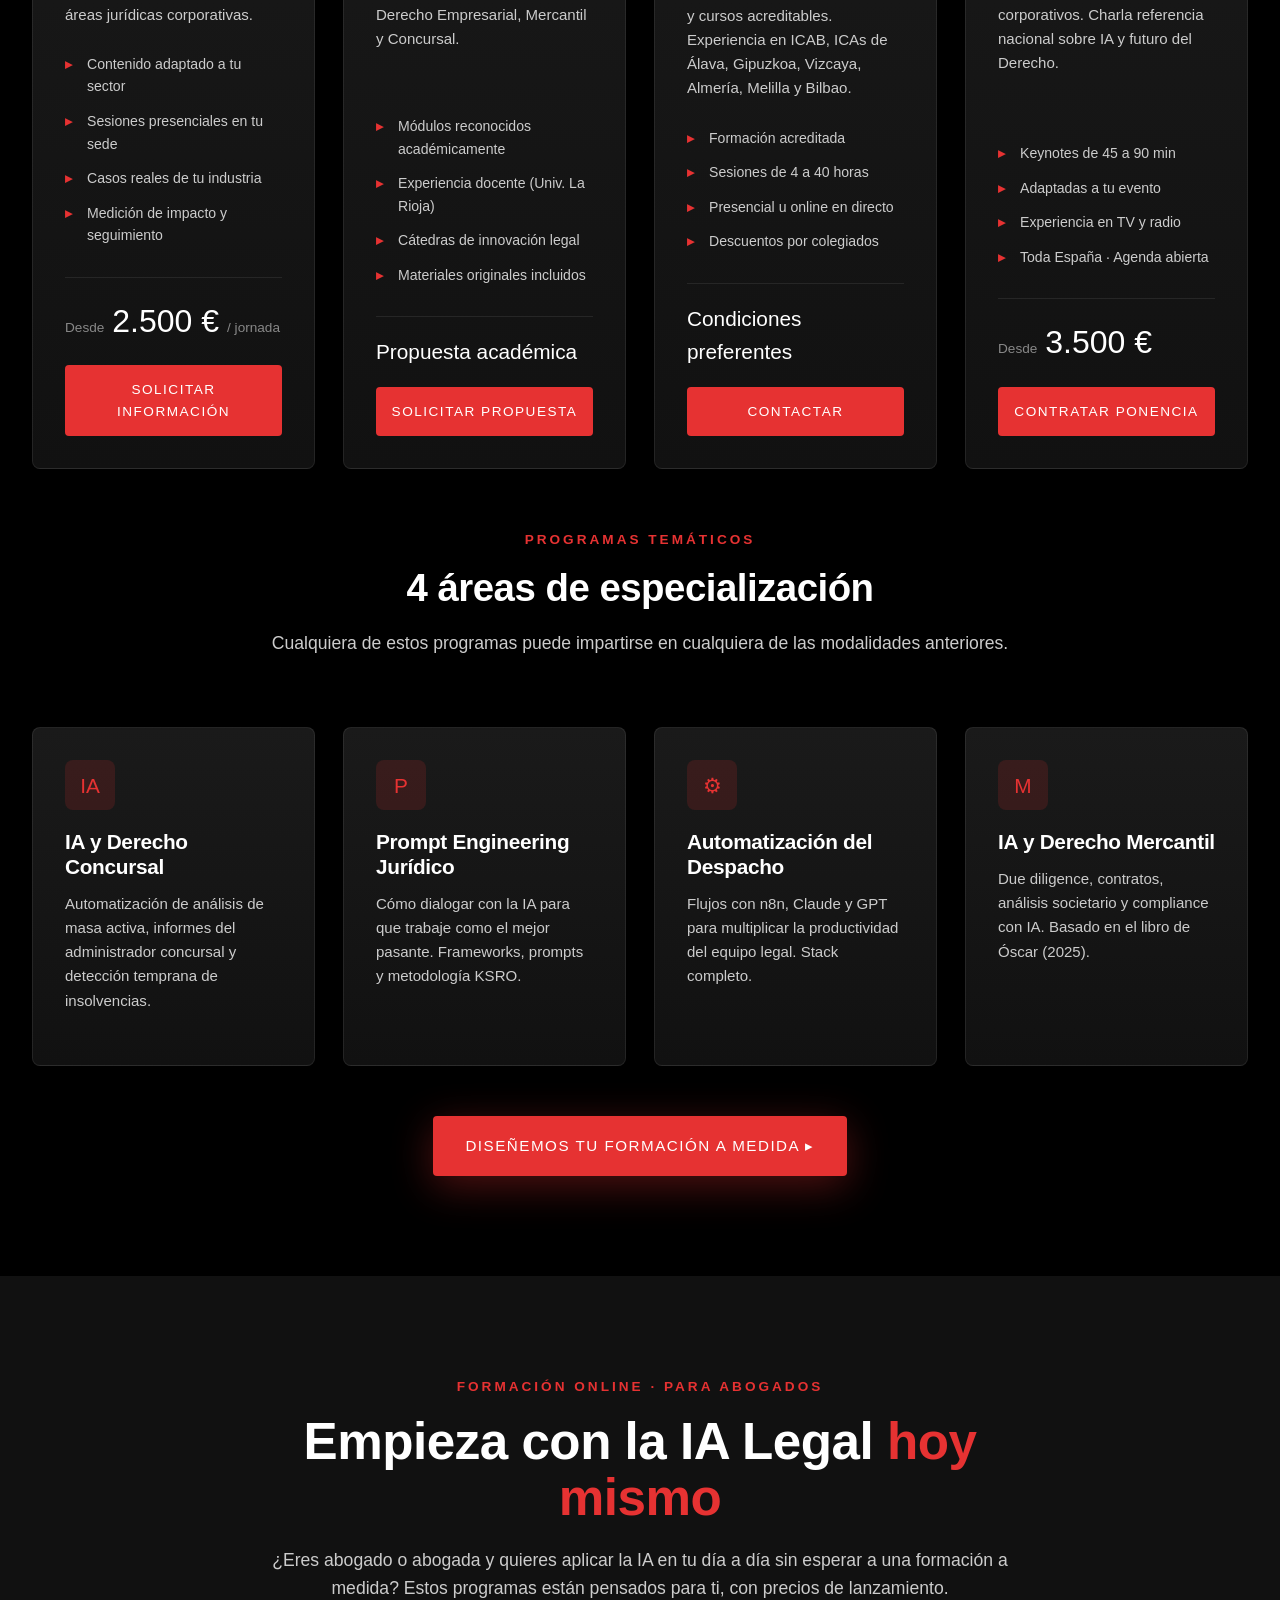
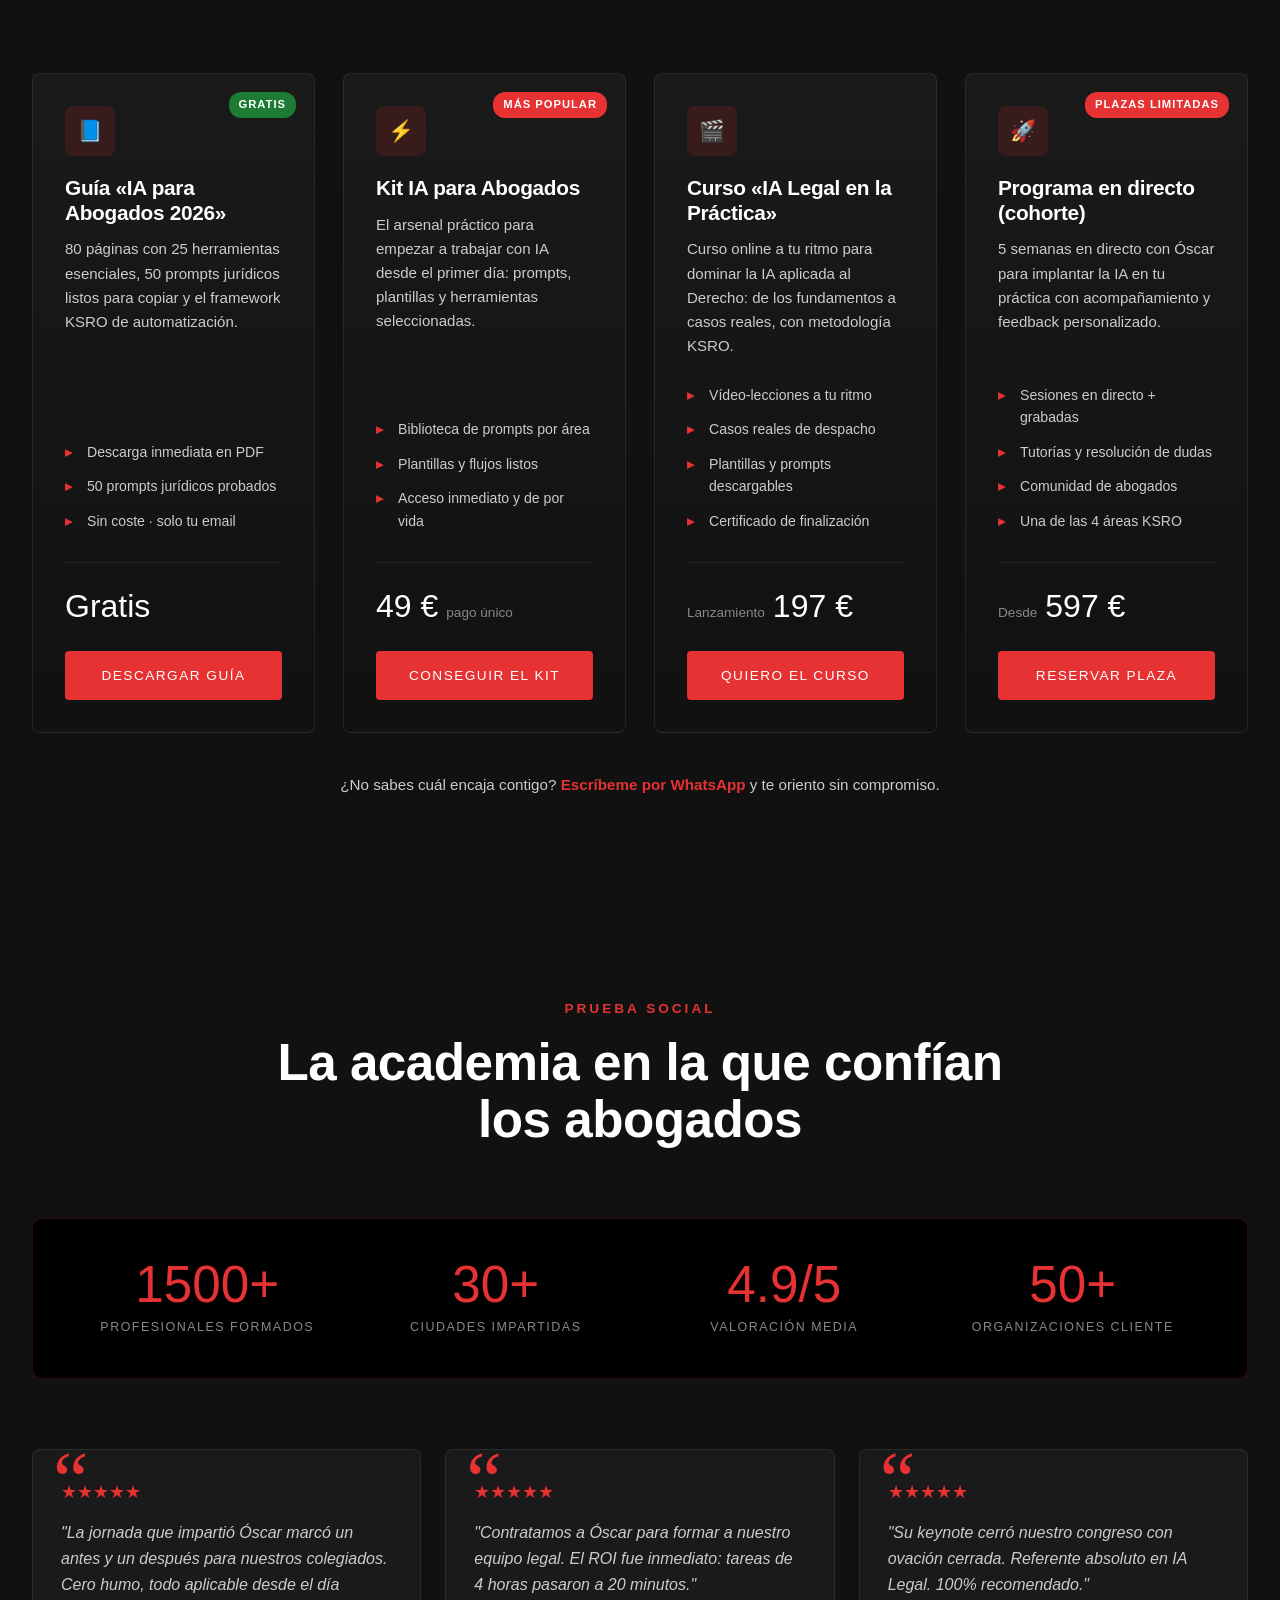
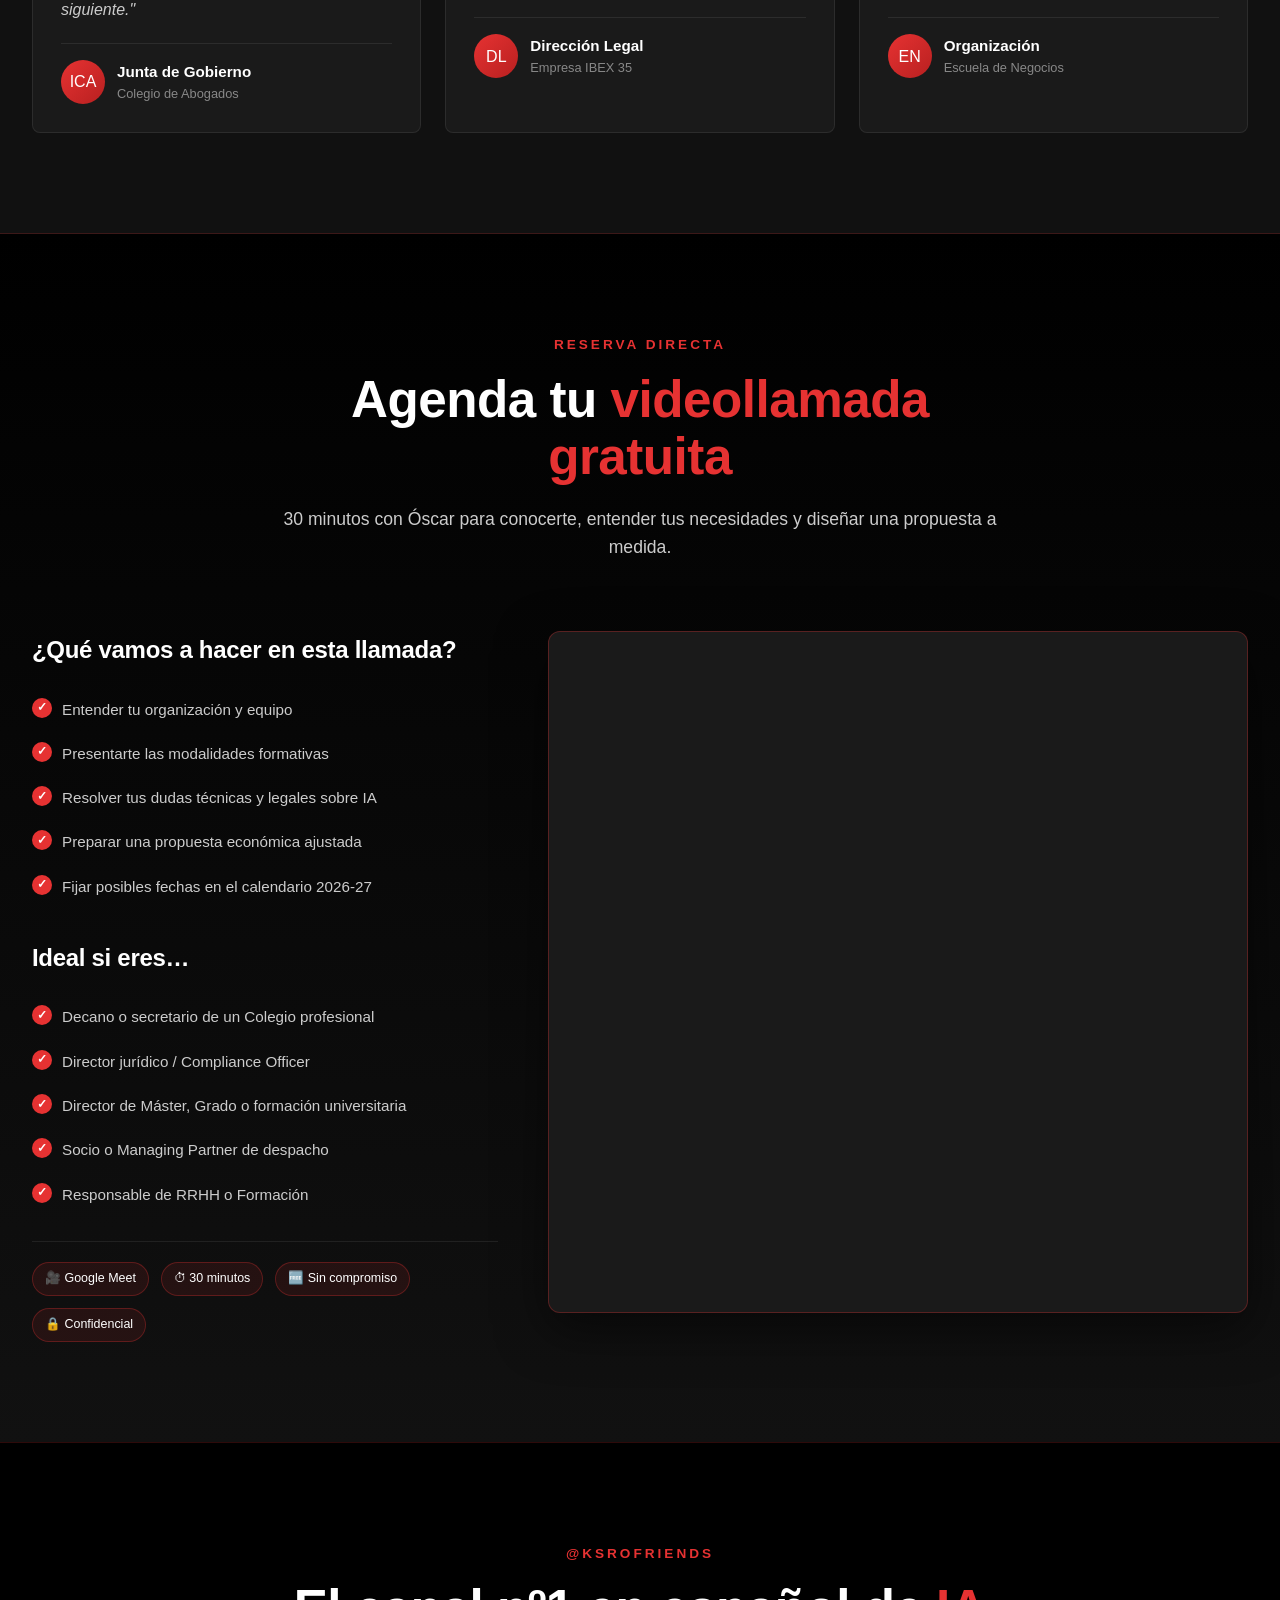
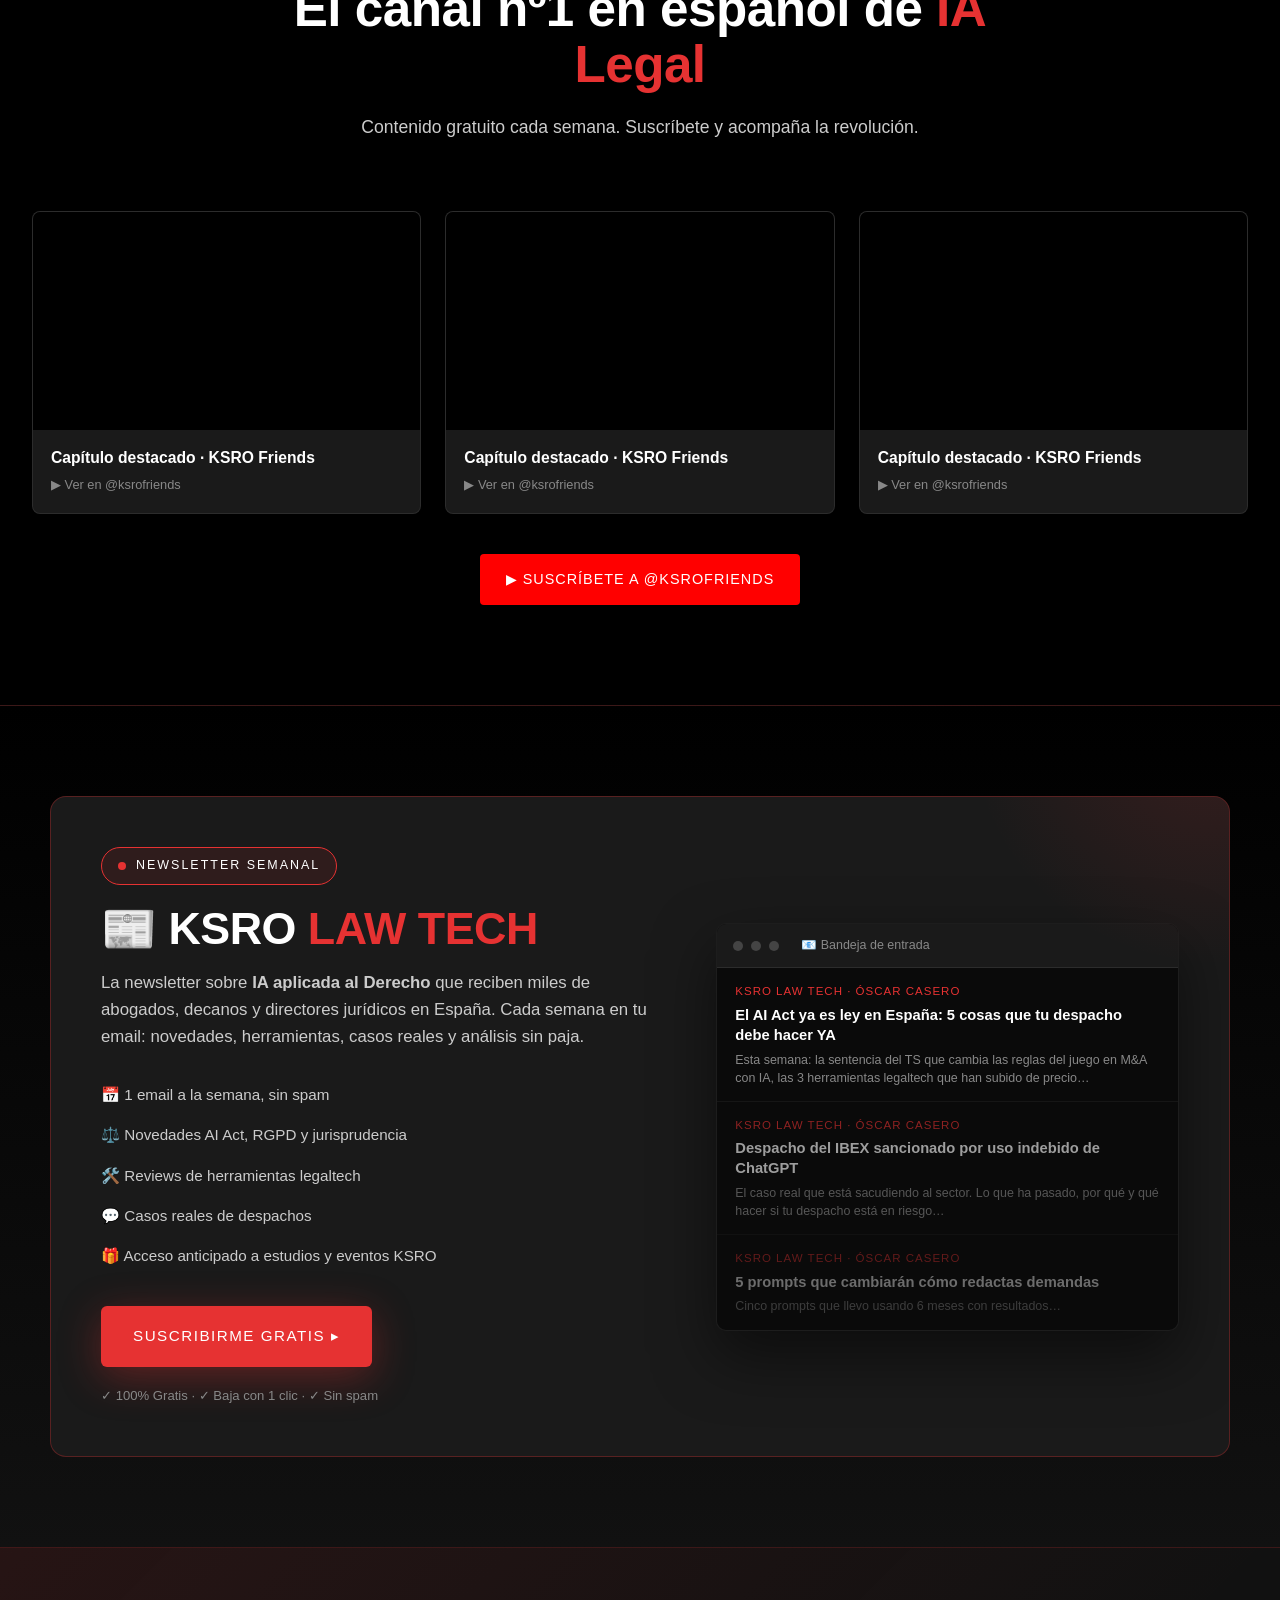
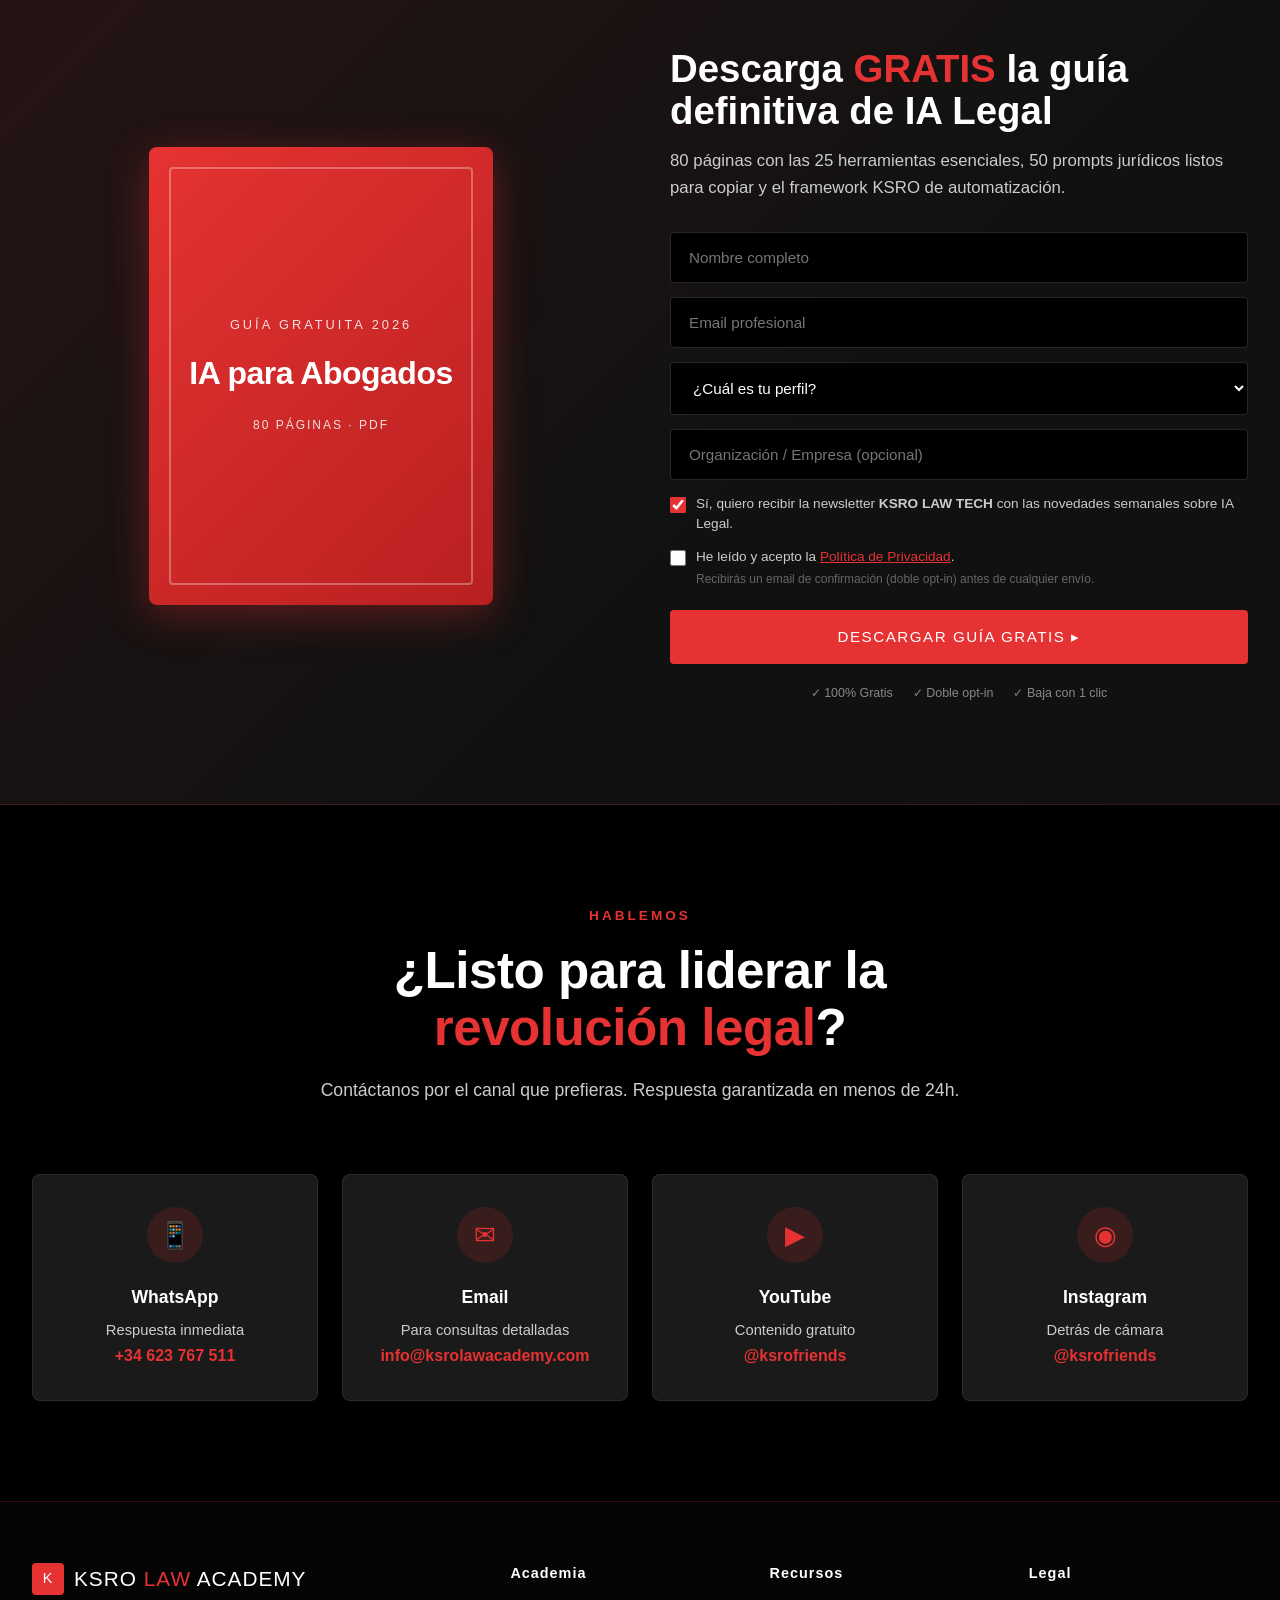
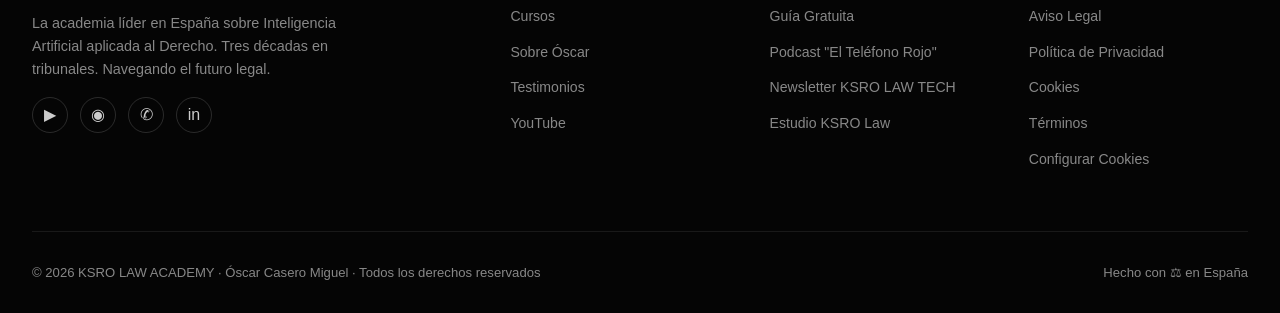
==== commit 2da471e2: "Add files via upload Añadir precios y servicios: seccion online (Kit 49, curso 197, cohorte 597) y p" ====
--- a/index.html
+++ b/index.html
@@ -1,4 +1,6 @@
-<html lang="es"><head>
+<!DOCTYPE html>
+<html lang="es">
+<head>
 <meta charset="UTF-8">
 <meta name="viewport" content="width=device-width, initial-scale=1.0">
 <title>KSRO LAW ACADEMY — IA Legal para Abogados | España</title>
@@ -6,17 +8,6 @@
 <meta name="keywords" content="IA Legal, Inteligencia Artificial Derecho, curso abogados IA, KSRO, Óscar Casero, prompt engineering jurídico, automatización despacho">
 <meta name="author" content="Óscar Casero Miguel">
 
-  <!-- Meta Pixel: carga solo con consentimiento de marketing (banner ksro_consent_v1) -->
-  <script>
-    (function(){var P='1628436591567512',d=false;
-                function ok(){try{var c=JSON.parse(localStorage.getItem('ksro_consent_v1')||'null');return!!(c&&c.marketing)}catch(e){return false}}
-                function load(){if(d||!ok())return;d=true;!function(f,b,e,v,n,t,s){if(f.fbq)return;n=f.fbq=function(){n.callMethod?n.callMethod.apply(n,arguments):n.queue.push(arguments)};if(!f._fbq)f._fbq=n;n.push=n;n.loaded=!0;n.version='2.0';n.queue=[];t=b.createElement(e);t.async=!0;t.src=v;s=b.getElementsByTagName(e)[0];s.parentNode.insertBefore(t,s)}(window,document,'script','https://connect.facebook.net/en_US/fbevents.js');
-                                fbq('init',P);fbq('track','PageView');
-                                document.querySelectorAll('form[action*="formsubmit"]').forEach(function(f){f.addEventListener('submit',function(){try{fbq('track','Lead')}catch(e){}})})}
-                window.addEventListener('DOMContentLoaded',function(){load();var a=document.getElementById('cookieAccept');if(a)a.addEventListener('click',function(){setTimeout(load,400)});var g=document.getElementById('cookieSaveModal');if(g)g.addEventListener('click',function(){setTimeout(load,400)})});
-               })();
-  </script>
-
 <meta property="og:type" content="website">
 <meta property="og:title" content="KSRO LAW ACADEMY — IA Legal para Abogados">
 <meta property="og:description" content="Domina la IA Legal antes de que la IA te domine a ti. Formación por el mayor referente español en IA y Derecho.">
@@ -29,12 +20,10 @@
 <meta name="twitter:description" content="Tres décadas en tribunales. Navegando el futuro legal.">
 
 <link rel="canonical" href="https://ksrolawacademy.com">
-<meta name="robots" content="index, follow">
-<link rel="sitemap" type="application/xml" href="/sitemap.xml">
 
 <!-- Calendly -->
 <link href="https://assets.calendly.com/assets/external/widget.css" rel="stylesheet">
-<script src="https://assets.calendly.com/assets/external/widget.js" type="text/javascript" async=""></script>
+<script src="https://assets.calendly.com/assets/external/widget.js" type="text/javascript" async></script>
 
 <style>
 :root{
@@ -552,58 +541,27 @@
   .btn-primary,.btn-secondary{justify-content:center;width:100%}
 }
 </style>
-<script type="application/ld+json">
-{
-  "@context": "https://schema.org",
-  "@type": "EducationalOrganization",
-  "name": "KSRO LAW ACADEMY",
-  "url": "https://ksrolawacademy.com",
-  "logo": "https://ksrolawacademy.com/og-image.jpg",
-  "description": "La academia líder en España sobre Inteligencia Artificial aplicada al Derecho. Formación práctica por Óscar Casero Miguel.",
-  "founder": {
-    "@type": "Person",
-    "name": "Óscar Casero Miguel",
-    "jobTitle": "Abogado y experto en IA Legal",
-    "url": "https://ksrolaw.com",
-    "sameAs": [
-      "https://www.youtube.com/@ksrolaw",
-      "https://www.linkedin.com/in/oscarcaseromiguel"
-    ]
-  },
-  "sameAs": [
-    "https://www.youtube.com/@ksrolaw",
-    "https://ksrolaw.com"
-  ],
-  "offers": {
-    "@type": "Offer",
-    "name": "Kit IA para Abogados",
-    "url": "https://ksrolawacademy.com/kit-ia-abogados.html",
-    "priceCurrency": "EUR",
-    "price": "49.00"
-  }
-}
-</script>
 </head>
 <body>
 
 <nav class="navbar" id="navbar">
   <div class="nav-inner">
-    <a href="#" class="logo" data-manus_clickable="true" data-manus_click_id="1">
+    <a href="#" class="logo">
       <span class="logo-icon">K</span>
       <span class="logo-text">KSRO <span>LAW</span> ACADEMY</span>
     </a>
     <ul class="nav-links" id="navLinks">
-      <li><a href="#autoridad" data-manus_clickable="true" data-manus_click_id="2">Óscar Casero</a></li>
-      <li><a href="#cursos" data-manus_clickable="true" data-manus_click_id="3">Cursos</a></li>
-      <li><a href="#testimonios" data-manus_clickable="true" data-manus_click_id="4">Alumnos</a></li>
-      <li><a href="#youtube" data-manus_clickable="true" data-manus_click_id="5">YouTube</a></li>
-      <li><a href="#newsletter" data-manus_clickable="true" data-manus_click_id="6">Newsletter</a></li>
-      <li><a href="/kit-ia-abogados.html" style="color:#f5c518;font-weight:800">⚡ Kit IA 49€</a></li>
-      <li><a href="/tour.html" style="color:var(--ksro-red)" data-manus_clickable="true" data-manus_click_id="7">🔥 Tour 2026-27</a></li>
-      <li><a href="#agenda" data-manus_clickable="true" data-manus_click_id="8">Agendar</a></li>
-      <li><a href="#contacto" data-manus_clickable="true" data-manus_click_id="9">Contacto</a></li>
+      <li><a href="#autoridad">Óscar Casero</a></li>
+      <li><a href="#cursos">Cursos</a></li>
+      <li><a href="#online">Online · Precios</a></li>
+      <li><a href="#testimonios">Alumnos</a></li>
+      <li><a href="#youtube">YouTube</a></li>
+      <li><a href="#newsletter">Newsletter</a></li>
+      <li><a href="/tour.html" style="color:var(--ksro-red)">🔥 Tour 2026-27</a></li>
+      <li><a href="#agenda">Agendar</a></li>
+      <li><a href="#contacto">Contacto</a></li>
     </ul>
-    <a href="#agenda" class="nav-cta" onclick="if(typeof Calendly!=='undefined'){Calendly.initPopupWidget({url:'https://calendly.com/oscarcaseromiguel/30min?hide_gdpr_banner=1&amp;background_color=1a1a1a&amp;text_color=ffffff&amp;primary_color=e63232'});return false;}" data-manus_clickable="true" data-manus_click_id="10">Reserva tu llamada</a>
+    <a href="#agenda" class="nav-cta" onclick="if(typeof Calendly!=='undefined'){Calendly.initPopupWidget({url:'https://calendly.com/oscarcaseromiguel/30min?hide_gdpr_banner=1&background_color=1a1a1a&text_color=ffffff&primary_color=e63232'});return false;}">Reserva tu llamada</a>
     <button class="burger" id="burger" aria-label="Menu">☰</button>
   </div>
 </nav>
@@ -615,27 +573,27 @@
       <h1>Domina la <span class="accent">IA Legal</span><br>antes de que la IA<br>te domine a ti.</h1>
       <p class="tagline"><strong>Tres décadas en tribunales. Navegando el futuro legal.</strong><br>Formación presencial a medida y conferencias para empresas, asociaciones, universidades, escuelas de negocios, cámaras de comercio y colegios profesionales.</p>
       <div class="hero-ctas">
-        <a href="#cursos" class="btn-primary" data-manus_clickable="true" data-manus_click_id="11">Ver Programas ▸</a>
-        <a href="https://wa.me/34623767511?text=Hola%20Óscar,%20quiero%20información%20sobre%20la%20formación%20KSRO" class="btn-secondary" data-manus_clickable="true" data-manus_click_id="12">Solicitar Propuesta</a>
+        <a href="#cursos" class="btn-primary">Ver Programas ▸</a>
+        <a href="https://wa.me/34623767511?text=Hola%20Óscar,%20quiero%20información%20sobre%20la%20formación%20KSRO" class="btn-secondary">Solicitar Propuesta</a>
       </div>
       <div class="hero-stats">
-        <div><div class="stat-num" data-count="65000" data-suffix="+">65.000+</div><div class="stat-label">Suscriptores YouTube</div></div>
-        <div><div class="stat-num" data-count="500000" data-suffix="+">500.000+</div><div class="stat-label">Visualizaciones</div></div>
-        <div><div class="stat-num" data-count="28" data-suffix=" años">28 años</div><div class="stat-label">En tribunales</div></div>
+        <div><div class="stat-num" data-count="65000" data-suffix="+">0</div><div class="stat-label">Suscriptores YouTube</div></div>
+        <div><div class="stat-num" data-count="500000" data-suffix="+">0</div><div class="stat-label">Visualizaciones</div></div>
+        <div><div class="stat-num" data-count="28" data-suffix=" años">0</div><div class="stat-label">En tribunales</div></div>
       </div>
     </div>
     <div class="hero-visual">
       <div class="visual-circle">
         <div class="visual-icons">
           <svg class="glasses-svg" width="130" height="55" viewBox="0 0 130 55" xmlns="http://www.w3.org/2000/svg">
-            <circle cx="28" cy="28" r="22" fill="#000" stroke="#fff" stroke-width="2"></circle>
-            <circle cx="102" cy="28" r="22" fill="#000" stroke="#fff" stroke-width="2"></circle>
-            <line x1="50" y1="28" x2="80" y2="28" stroke="#fff" stroke-width="3"></line>
-            <line x1="6" y1="22" x2="0" y2="18" stroke="#fff" stroke-width="2"></line>
-            <line x1="124" y1="22" x2="130" y2="18" stroke="#fff" stroke-width="2"></line>
+            <circle cx="28" cy="28" r="22" fill="#000" stroke="#fff" stroke-width="2"/>
+            <circle cx="102" cy="28" r="22" fill="#000" stroke="#fff" stroke-width="2"/>
+            <line x1="50" y1="28" x2="80" y2="28" stroke="#fff" stroke-width="3"/>
+            <line x1="6" y1="22" x2="0" y2="18" stroke="#fff" stroke-width="2"/>
+            <line x1="124" y1="22" x2="130" y2="18" stroke="#fff" stroke-width="2"/>
           </svg>
           <svg class="phone-svg" width="70" height="70" viewBox="0 0 70 70" xmlns="http://www.w3.org/2000/svg">
-            <path d="M56 46c-3.5 0-6.8-.6-10-1.6-1-.3-2.2 0-2.9.8l-6.3 6.3c-8.1-4.1-14.7-10.7-18.9-18.9l6.3-6.3c.8-.7 1-1.9.8-2.9-1.1-3.2-1.6-6.5-1.6-10 0-1.6-1.3-2.9-2.9-2.9H11c-1.6 0-3.5.7-3.5 2.9C7.5 38 29 59.5 55.5 59.5c2.1 0 2.9-1.9 2.9-3.5V49c0-1.6-1.3-3-2.9-3z" fill="#E63232"></path>
+            <path d="M56 46c-3.5 0-6.8-.6-10-1.6-1-.3-2.2 0-2.9.8l-6.3 6.3c-8.1-4.1-14.7-10.7-18.9-18.9l6.3-6.3c.8-.7 1-1.9.8-2.9-1.1-3.2-1.6-6.5-1.6-10 0-1.6-1.3-2.9-2.9-2.9H11c-1.6 0-3.5.7-3.5 2.9C7.5 38 29 59.5 55.5 59.5c2.1 0 2.9-1.9 2.9-3.5V49c0-1.6-1.3-3-2.9-3z" fill="#E63232"/>
           </svg>
         </div>
       </div>
@@ -646,7 +604,7 @@
 <div class="countdown-banner" style="padding:32px 32px">
   <h3 style="font-size:1.35rem;margin-bottom:6px">⚡ AGENDA 2026 · Plazas limitadas para ponencias y formaciones in-company</h3>
   <p style="font-size:.95rem;opacity:.95;margin-bottom:18px">Cada mes, Óscar imparte un número limitado de formaciones presenciales por toda España. Reserva ya la tuya.</p>
-  <a href="https://wa.me/34623767511?text=Hola%20Óscar,%20quiero%20reservar%20una%20fecha%20para%20una%20formación/ponencia" style="display:inline-block;background:#000;color:#fff;padding:14px 28px;border-radius:4px;font-family:var(--font-display);font-size:.85rem;letter-spacing:1.5px;text-transform:uppercase;transition:all .2s" data-manus_clickable="true" data-manus_click_id="13">Reservar Fecha ▸</a>
+  <a href="https://wa.me/34623767511?text=Hola%20Óscar,%20quiero%20reservar%20una%20fecha%20para%20una%20formación/ponencia" style="display:inline-block;background:#000;color:#fff;padding:14px 28px;border-radius:4px;font-family:var(--font-display);font-size:.85rem;letter-spacing:1.5px;text-transform:uppercase;transition:all .2s">Reservar Fecha ▸</a>
 </div>
 
 <section class="authority" id="autoridad">
@@ -663,10 +621,10 @@
           <div class="author-photo-caption">📍 Colegio de Abogados de Melilla</div>
         </div>
         <div class="author-photo-thumbs">
-          <button class="thumb" data-src="oscar-charla-2.jpg" data-caption="📺 Aparición en medios · Antena 3" data-manus_clickable="true" data-manus_click_id="14">
+          <button class="thumb" data-src="oscar-charla-2.jpg" data-caption="📺 Aparición en medios · Antena 3">
             <img src="oscar-charla-2.jpg" alt="Óscar Casero en plató de televisión" onerror="this.parentElement.style.display='none'">
           </button>
-          <button class="thumb" data-src="oscar-charla-3.jpg" data-caption="🎯 Colegio de Abogados de Almería · IA aplicada al Derecho" data-manus_clickable="true" data-manus_click_id="15">
+          <button class="thumb" data-src="oscar-charla-3.jpg" data-caption="🎯 Colegio de Abogados de Almería · IA aplicada al Derecho">
             <img src="oscar-charla-3.jpg" alt="Óscar Casero impartiendo ponencia sobre IA" onerror="this.parentElement.style.display='none'">
           </button>
         </div>
@@ -675,7 +633,7 @@
         <h3>Óscar <span>Casero Miguel</span></h3>
         <div class="author-role">Abogado · Administrador Concursal · Divulgador IA Legal</div>
         <p class="author-bio"><strong>28 años de experiencia real en tribunales.</strong> Profesor de Derecho Empresarial (GADE) en la Universidad de La Rioja 2024–25 y ponente habitual en ICAB, Álava, Gipuzkoa, Vizcaya, Almería, Melilla, Bilbao y la Universidad de Deusto.</p>
-        <p class="author-bio">Creador de <strong>@ksrofriends</strong>, el mayor canal en español sobre IA y Derecho (65.000+ suscriptores, 500.000+ visualizaciones). Autor del podcast "El Teléfono Rojo" y de la newsletter <a href="https://ksrolaw.com/es/kserolawtech-registro/" target="_blank" rel="noopener" style="color:var(--ksro-red);text-decoration:underline" data-manus_clickable="true" data-manus_click_id="16">"KSRO LAW TECH"</a>. CEO de Bodegare Ltd (Londres) y Gotham Corporation SRO (Praga).</p>
+        <p class="author-bio">Creador de <strong>@ksrofriends</strong>, el mayor canal en español sobre IA y Derecho (65.000+ suscriptores, 500.000+ visualizaciones). Autor del podcast "El Teléfono Rojo" y de la newsletter <a href="https://ksrolaw.com/es/kserolawtech-registro/" target="_blank" rel="noopener" style="color:var(--ksro-red);text-decoration:underline">"KSRO LAW TECH"</a>. CEO de Bodegare Ltd (Londres) y Gotham Corporation SRO (Praga).</p>
         <p class="author-bio">Director Académico del Tour Nacional IA Legal y autor del libro <em>"IA y Derecho Mercantil"</em> (2025).</p>
         <div class="badges">
           <span class="badge">INSOL Europe</span>
@@ -725,14 +683,14 @@
           <li>Casos reales de tu industria</li>
           <li>Medición de impacto y seguimiento</li>
         </ul>
-        <div class="course-price"><span class="price" style="font-size:1.3rem">Presupuesto a medida</span></div>
-        <a href="https://wa.me/34623767511?text=Hola%20Óscar,%20me%20interesa%20una%20formación%20in-company%20para%20mi%20empresa" class="course-cta" data-manus_clickable="true" data-manus_click_id="17">Solicitar información</a>
+        <div class="course-price"><span class="price-label">Desde</span><span class="price">2.500&nbsp;€</span><span class="price-label">/ jornada</span></div>
+        <a href="https://wa.me/34623767511?text=Hola%20Óscar,%20me%20interesa%20una%20formación%20in-company%20para%20mi%20empresa" class="course-cta">Solicitar información</a>
       </div>
 
       <div class="course-card reveal">
         <span class="course-badge">JORNADA</span>
         <div class="course-icon">🎓</div>
-        <h3 class="course-title">Universidades &amp; Escuelas de Negocio</h3>
+        <h3 class="course-title">Universidades & Escuelas de Negocio</h3>
         <p class="course-desc">Másteres, MBA y programas de posgrado. Módulos especializados en IA aplicada al Derecho Empresarial, Mercantil y Concursal.</p>
         <ul class="course-features">
           <li>Módulos reconocidos académicamente</li>
@@ -741,13 +699,13 @@
           <li>Materiales originales incluidos</li>
         </ul>
         <div class="course-price"><span class="price" style="font-size:1.3rem">Propuesta académica</span></div>
-        <a href="mailto:info@ksrolawacademy.com?subject=Propuesta%20académica%20-%20KSRO%20Law%20Academy" class="course-cta" data-manus_clickable="true" data-manus_click_id="18">Solicitar propuesta</a>
+        <a href="mailto:info@ksrolawacademy.com?subject=Propuesta%20académica%20-%20KSRO%20Law%20Academy" class="course-cta">Solicitar propuesta</a>
       </div>
 
       <div class="course-card reveal">
         <span class="course-badge">B2B</span>
         <div class="course-icon">⚖️</div>
-        <h3 class="course-title">Colegios Profesionales &amp; Asociaciones</h3>
+        <h3 class="course-title">Colegios Profesionales & Asociaciones</h3>
         <p class="course-desc">Ciclos formativos oficiales para colegiados, jornadas sectoriales y cursos acreditables. Experiencia en ICAB, ICAs de Álava, Gipuzkoa, Vizcaya, Almería, Melilla y Bilbao.</p>
         <ul class="course-features">
           <li>Formación acreditada</li>
@@ -756,13 +714,13 @@
           <li>Descuentos por colegiados</li>
         </ul>
         <div class="course-price"><span class="price" style="font-size:1.3rem">Condiciones preferentes</span></div>
-        <a href="https://wa.me/34623767511?text=Hola%20Óscar,%20represento%20a%20un%20colegio%20profesional/asociación%20y%20quiero%20información" class="course-cta" data-manus_clickable="true" data-manus_click_id="19">Contactar</a>
+        <a href="https://wa.me/34623767511?text=Hola%20Óscar,%20represento%20a%20un%20colegio%20profesional/asociación%20y%20quiero%20información" class="course-cta">Contactar</a>
       </div>
 
       <div class="course-card reveal">
         <span class="course-badge">KEYNOTE</span>
         <div class="course-icon">🎤</div>
-        <h3 class="course-title">Conferencias &amp; Ponencias</h3>
+        <h3 class="course-title">Conferencias & Ponencias</h3>
         <p class="course-desc">Intervenciones de alto impacto para congresos, jornadas, cámaras de comercio y eventos corporativos. Charla referencia nacional sobre IA y futuro del Derecho.</p>
         <ul class="course-features">
           <li>Keynotes de 45 a 90 min</li>
@@ -770,8 +728,8 @@
           <li>Experiencia en TV y radio</li>
           <li>Toda España · Agenda abierta</li>
         </ul>
-        <div class="course-price"><span class="price" style="font-size:1.3rem">Consultar disponibilidad</span></div>
-        <a href="https://wa.me/34623767511?text=Hola%20Óscar,%20quiero%20contratar%20una%20conferencia/ponencia" class="course-cta" data-manus_clickable="true" data-manus_click_id="20">Contratar ponencia</a>
+        <div class="course-price"><span class="price-label">Desde</span><span class="price">3.500&nbsp;€</span></div>
+        <a href="https://wa.me/34623767511?text=Hola%20Óscar,%20quiero%20contratar%20una%20conferencia/ponencia" class="course-cta">Contratar ponencia</a>
       </div>
 
     </div>
@@ -806,7 +764,82 @@
     </div>
 
     <div style="text-align:center;margin-top:50px" class="reveal">
-      <a href="https://wa.me/34623767511?text=Hola%20Óscar,%20quiero%20información%20sobre%20los%20programas%20formativos%20KSRO" class="btn-primary" style="display:inline-flex" data-manus_clickable="true" data-manus_click_id="21">Diseñemos tu formación a medida ▸</a>
+      <a href="https://wa.me/34623767511?text=Hola%20Óscar,%20quiero%20información%20sobre%20los%20programas%20formativos%20KSRO" class="btn-primary" style="display:inline-flex">Diseñemos tu formación a medida ▸</a>
+    </div>
+  </div>
+</section>
+
+<section class="courses" id="online" style="background:var(--ksro-dark)">
+  <div class="section-inner">
+    <div class="section-head reveal">
+      <span class="section-eyebrow">Formación Online · Para abogados</span>
+      <h2 class="section-title">Empieza con la IA Legal <span style="color:var(--ksro-red)">hoy mismo</span></h2>
+      <p class="section-subtitle">¿Eres abogado o abogada y quieres aplicar la IA en tu día a día sin esperar a una formación a medida? Estos programas están pensados para ti, con precios de lanzamiento.</p>
+    </div>
+
+    <div class="course-grid">
+
+      <div class="course-card reveal">
+        <span class="course-badge" style="background:#1E7B34">GRATIS</span>
+        <div class="course-icon">📘</div>
+        <h3 class="course-title">Guía «IA para Abogados 2026»</h3>
+        <p class="course-desc">80 páginas con 25 herramientas esenciales, 50 prompts jurídicos listos para copiar y el framework KSRO de automatización.</p>
+        <ul class="course-features">
+          <li>Descarga inmediata en PDF</li>
+          <li>50 prompts jurídicos probados</li>
+          <li>Sin coste · solo tu email</li>
+        </ul>
+        <div class="course-price"><span class="price">Gratis</span></div>
+        <a href="#lead" class="course-cta">Descargar guía</a>
+      </div>
+
+      <div class="course-card reveal">
+        <span class="course-badge">MÁS POPULAR</span>
+        <div class="course-icon">⚡</div>
+        <h3 class="course-title">Kit IA para Abogados</h3>
+        <p class="course-desc">El arsenal práctico para empezar a trabajar con IA desde el primer día: prompts, plantillas y herramientas seleccionadas.</p>
+        <ul class="course-features">
+          <li>Biblioteca de prompts por área</li>
+          <li>Plantillas y flujos listos</li>
+          <li>Acceso inmediato y de por vida</li>
+        </ul>
+        <div class="course-price"><span class="price">49&nbsp;€</span><span class="price-label">pago único</span></div>
+        <a href="/kit-ia-abogados.html" class="course-cta">Conseguir el Kit</a>
+      </div>
+
+      <div class="course-card reveal">
+        <div class="course-icon">🎬</div>
+        <h3 class="course-title">Curso «IA Legal en la Práctica»</h3>
+        <p class="course-desc">Curso online a tu ritmo para dominar la IA aplicada al Derecho: de los fundamentos a casos reales, con metodología KSRO.</p>
+        <ul class="course-features">
+          <li>Vídeo-lecciones a tu ritmo</li>
+          <li>Casos reales de despacho</li>
+          <li>Plantillas y prompts descargables</li>
+          <li>Certificado de finalización</li>
+        </ul>
+        <div class="course-price"><span class="price-label">Lanzamiento</span><span class="price">197&nbsp;€</span></div>
+        <a href="https://wa.me/34623767511?text=Hola%20Óscar,%20quiero%20información%20del%20curso%20online%20IA%20Legal%20en%20la%20Práctica" class="course-cta">Quiero el curso</a>
+      </div>
+
+      <div class="course-card reveal">
+        <span class="course-badge">PLAZAS LIMITADAS</span>
+        <div class="course-icon">🚀</div>
+        <h3 class="course-title">Programa en directo (cohorte)</h3>
+        <p class="course-desc">5 semanas en directo con Óscar para implantar la IA en tu práctica con acompañamiento y feedback personalizado.</p>
+        <ul class="course-features">
+          <li>Sesiones en directo + grabadas</li>
+          <li>Tutorías y resolución de dudas</li>
+          <li>Comunidad de abogados</li>
+          <li>Una de las 4 áreas KSRO</li>
+        </ul>
+        <div class="course-price"><span class="price-label">Desde</span><span class="price">597&nbsp;€</span></div>
+        <a href="https://wa.me/34623767511?text=Hola%20Óscar,%20quiero%20información%20del%20programa%20en%20directo%20(cohorte)%20KSRO" class="course-cta">Reservar plaza</a>
+      </div>
+
+    </div>
+
+    <div style="text-align:center;margin-top:40px" class="reveal">
+      <p class="section-subtitle" style="font-size:.95rem">¿No sabes cuál encaja contigo? <a href="https://wa.me/34623767511?text=Hola%20Óscar,%20quiero%20que%20me%20orientes%20sobre%20la%20formación%20KSRO" style="color:var(--ksro-red);font-weight:700">Escríbeme por WhatsApp</a> y te oriento sin compromiso.</p>
     </div>
   </div>
 </section>
@@ -886,7 +919,7 @@
         </div>
       </div>
       <div class="calendly-embed reveal">
-        <div class="calendly-inline-widget" data-url="https://calendly.com/oscarcaseromiguel/30min?hide_gdpr_banner=1&amp;background_color=1a1a1a&amp;text_color=ffffff&amp;primary_color=e63232" data-processed="true" style="position: relative;null"><div class="calendly-spinner"><div class="calendly-bounce1"></div><div class="calendly-bounce2"></div><div class="calendly-bounce3"></div></div><iframe src="https://calendly.com/oscarcaseromiguel/30min?embed_domain=www.ksrolawacademy.com&amp;embed_type=Inline&amp;hide_gdpr_banner=1&amp;background_color=1a1a1a&amp;text_color=ffffff&amp;primary_color=e63232" width="100%" height="100%" frameborder="0" title="Select a Date &amp; Time - Calendly"></iframe></div>
+        <div class="calendly-inline-widget" data-url="https://calendly.com/oscarcaseromiguel/30min?hide_gdpr_banner=1&background_color=1a1a1a&text_color=ffffff&primary_color=e63232"></div>
       </div>
     </div>
   </div>
@@ -901,20 +934,20 @@
     </div>
     <div class="yt-grid">
       <div class="yt-card reveal">
-        <div class="yt-embed"><iframe src="https://www.youtube-nocookie.com/embed/hPSqesHJQjg?rel=0" title="KSRO Friends · Capítulo 1" frameborder="0" allow="accelerometer; autoplay; clipboard-write; encrypted-media; gyroscope; picture-in-picture; web-share" referrerpolicy="strict-origin-when-cross-origin" allowfullscreen="" loading="lazy"></iframe></div>
+        <div class="yt-embed"><iframe src="https://www.youtube-nocookie.com/embed/hPSqesHJQjg?rel=0" title="KSRO Friends · Capítulo 1" frameborder="0" allow="accelerometer; autoplay; clipboard-write; encrypted-media; gyroscope; picture-in-picture; web-share" referrerpolicy="strict-origin-when-cross-origin" allowfullscreen loading="lazy"></iframe></div>
         <div class="yt-info"><div class="yt-title">Capítulo destacado · KSRO Friends</div><div class="yt-meta">▶ Ver en @ksrofriends</div></div>
       </div>
       <div class="yt-card reveal">
-        <div class="yt-embed"><iframe src="https://www.youtube-nocookie.com/embed/hd2UDqhMMeg?rel=0" title="KSRO Friends · Capítulo 2" frameborder="0" allow="accelerometer; autoplay; clipboard-write; encrypted-media; gyroscope; picture-in-picture; web-share" referrerpolicy="strict-origin-when-cross-origin" allowfullscreen="" loading="lazy"></iframe></div>
+        <div class="yt-embed"><iframe src="https://www.youtube-nocookie.com/embed/hd2UDqhMMeg?rel=0" title="KSRO Friends · Capítulo 2" frameborder="0" allow="accelerometer; autoplay; clipboard-write; encrypted-media; gyroscope; picture-in-picture; web-share" referrerpolicy="strict-origin-when-cross-origin" allowfullscreen loading="lazy"></iframe></div>
         <div class="yt-info"><div class="yt-title">Capítulo destacado · KSRO Friends</div><div class="yt-meta">▶ Ver en @ksrofriends</div></div>
       </div>
       <div class="yt-card reveal">
-        <div class="yt-embed"><iframe src="https://www.youtube-nocookie.com/embed/yzYXiXXWpwk?rel=0" title="KSRO Friends · Capítulo 3" frameborder="0" allow="accelerometer; autoplay; clipboard-write; encrypted-media; gyroscope; picture-in-picture; web-share" referrerpolicy="strict-origin-when-cross-origin" allowfullscreen="" loading="lazy"></iframe></div>
+        <div class="yt-embed"><iframe src="https://www.youtube-nocookie.com/embed/yzYXiXXWpwk?rel=0" title="KSRO Friends · Capítulo 3" frameborder="0" allow="accelerometer; autoplay; clipboard-write; encrypted-media; gyroscope; picture-in-picture; web-share" referrerpolicy="strict-origin-when-cross-origin" allowfullscreen loading="lazy"></iframe></div>
         <div class="yt-info"><div class="yt-title">Capítulo destacado · KSRO Friends</div><div class="yt-meta">▶ Ver en @ksrofriends</div></div>
       </div>
     </div>
     <div style="text-align:center">
-      <a href="https://youtube.com/@ksrofriends?sub_confirmation=1" target="_blank" rel="noopener" class="yt-subscribe" data-manus_clickable="true" data-manus_click_id="22">▶ Suscríbete a @ksrofriends</a>
+      <a href="https://youtube.com/@ksrofriends?sub_confirmation=1" target="_blank" rel="noopener" class="yt-subscribe">▶ Suscríbete a @ksrofriends</a>
     </div>
   </div>
 </section>
@@ -936,7 +969,7 @@
           <li>💬 Casos reales de despachos</li>
           <li>🎁 Acceso anticipado a estudios y eventos KSRO</li>
         </ul>
-        <a href="https://ksrolaw.com/es/kserolawtech-registro/" target="_blank" rel="noopener" class="newsletter-btn" data-manus_clickable="true" data-manus_click_id="23">
+        <a href="https://ksrolaw.com/es/kserolawtech-registro/" target="_blank" rel="noopener" class="newsletter-btn">
           Suscribirme GRATIS ▸
         </a>
         <div class="newsletter-trust">✓ 100% Gratis · ✓ Baja con 1 clic · ✓ Sin spam</div>
@@ -952,7 +985,7 @@
           <div class="mockup-email">
             <div class="mockup-from">KSRO LAW TECH · Óscar Casero</div>
             <div class="mockup-subject">El AI Act ya es ley en España: 5 cosas que tu despacho debe hacer YA</div>
-            <div class="mockup-preview">Esta semana: la sentencia del TS que cambia las reglas del juego en M&amp;A con IA, las 3 herramientas legaltech que han subido de precio…</div>
+            <div class="mockup-preview">Esta semana: la sentencia del TS que cambia las reglas del juego en M&A con IA, las 3 herramientas legaltech que han subido de precio…</div>
           </div>
           <div class="mockup-email" style="opacity:.6">
             <div class="mockup-from">KSRO LAW TECH · Óscar Casero</div>
@@ -989,10 +1022,10 @@
           <input type="hidden" name="_captcha" value="true">
           <input type="hidden" name="_template" value="table">
           <input type="text" name="_honey" style="display:none">
-          <div class="form-group"><input type="text" name="nombre" placeholder="Nombre completo" required="" data-manus_clickable="true" data-manus_click_id="24"></div>
-          <div class="form-group"><input type="email" name="email" placeholder="Email profesional" required="" data-manus_clickable="true" data-manus_click_id="25"></div>
+          <div class="form-group"><input type="text" name="nombre" placeholder="Nombre completo" required></div>
+          <div class="form-group"><input type="email" name="email" placeholder="Email profesional" required></div>
           <div class="form-group">
-            <select name="perfil" required="" data-manus_clickable="true" data-manus_click_id="26">
+            <select name="perfil" required>
               <option value="">¿Cuál es tu perfil?</option>
               <option>Decano / Secretario de Colegio profesional</option>
               <option>Director jurídico / Compliance Officer</option>
@@ -1003,16 +1036,16 @@
               <option>Otro</option>
             </select>
           </div>
-          <div class="form-group"><input type="text" name="organizacion" placeholder="Organización / Empresa (opcional)" data-manus_clickable="true" data-manus_click_id="27"></div>
-          <label class="form-checkbox" data-manus_clickable="true" data-manus_click_id="28">
-            <input type="checkbox" name="newsletter" value="Sí, me suscribo a KSRO LAW TECH" checked="" data-manus_clickable="true" data-manus_click_id="29">
+          <div class="form-group"><input type="text" name="organizacion" placeholder="Organización / Empresa (opcional)"></div>
+          <label class="form-checkbox">
+            <input type="checkbox" name="newsletter" value="Sí, me suscribo a KSRO LAW TECH" checked>
             <span>Sí, quiero recibir la newsletter <strong>KSRO LAW TECH</strong> con las novedades semanales sobre IA Legal.</span>
           </label>
-          <label class="form-checkbox" data-manus_clickable="true" data-manus_click_id="30">
-            <input type="checkbox" name="rgpd" value="Acepto Política de Privacidad" required="" data-manus_clickable="true" data-manus_click_id="31">
-            <span>He leído y acepto la <a href="/privacidad.html" target="_blank" style="color:var(--ksro-red);text-decoration:underline" data-manus_clickable="true" data-manus_click_id="32">Política de Privacidad</a>. <small style="opacity:.7">Recibirás un email de confirmación (doble opt-in) antes de cualquier envío.</small></span>
+          <label class="form-checkbox">
+            <input type="checkbox" name="rgpd" value="Acepto Política de Privacidad" required>
+            <span>He leído y acepto la <a href="/privacidad.html" target="_blank" style="color:var(--ksro-red);text-decoration:underline">Política de Privacidad</a>. <small style="opacity:.7">Recibirás un email de confirmación (doble opt-in) antes de cualquier envío.</small></span>
           </label>
-          <button type="submit" class="form-submit" data-manus_clickable="true" data-manus_click_id="33">Descargar Guía GRATIS ▸</button>
+          <button type="submit" class="form-submit">Descargar Guía GRATIS ▸</button>
           <div class="form-trust">
             <span>✓ 100% Gratis</span>
             <span>✓ Doble opt-in</span>
@@ -1036,25 +1069,25 @@
         <div class="contact-icon">📱</div>
         <h4>WhatsApp</h4>
         <p>Respuesta inmediata</p>
-        <a href="https://wa.me/34623767511?text=Hola%20Óscar,%20me%20interesa%20la%20academia%20KSRO" data-manus_clickable="true" data-manus_click_id="34">+34 623 767 511</a>
+        <a href="https://wa.me/34623767511?text=Hola%20Óscar,%20me%20interesa%20la%20academia%20KSRO">+34 623 767 511</a>
       </div>
       <div class="contact-card reveal">
         <div class="contact-icon">✉</div>
         <h4>Email</h4>
         <p>Para consultas detalladas</p>
-        <a href="mailto:info@ksrolawacademy.com" data-manus_clickable="true" data-manus_click_id="35">info@ksrolawacademy.com</a>
+        <a href="mailto:info@ksrolawacademy.com">info@ksrolawacademy.com</a>
       </div>
       <div class="contact-card reveal">
         <div class="contact-icon">▶</div>
         <h4>YouTube</h4>
         <p>Contenido gratuito</p>
-        <a href="https://youtube.com/@ksrofriends" target="_blank" rel="noopener" data-manus_clickable="true" data-manus_click_id="36">@ksrofriends</a>
+        <a href="https://youtube.com/@ksrofriends" target="_blank" rel="noopener">@ksrofriends</a>
       </div>
       <div class="contact-card reveal">
         <div class="contact-icon">◉</div>
         <h4>Instagram</h4>
         <p>Detrás de cámara</p>
-        <a href="https://instagram.com/ksrofriends" target="_blank" rel="noopener" data-manus_clickable="true" data-manus_click_id="37">@ksrofriends</a>
+        <a href="https://instagram.com/ksrofriends" target="_blank" rel="noopener">@ksrofriends</a>
       </div>
     </div>
   </div>
@@ -1063,45 +1096,44 @@
 <footer>
   <div class="footer-inner">
     <div class="footer-brand">
-      <a href="#" class="logo" data-manus_clickable="true" data-manus_click_id="38">
+      <a href="#" class="logo">
         <span class="logo-icon">K</span>
         <span class="logo-text">KSRO <span>LAW</span> ACADEMY</span>
       </a>
       <p>La academia líder en España sobre Inteligencia Artificial aplicada al Derecho. Tres décadas en tribunales. Navegando el futuro legal.</p>
       <div class="socials">
-        <a href="https://youtube.com/@ksrofriends" target="_blank" rel="noopener" class="social-ic" aria-label="YouTube" data-manus_clickable="true" data-manus_click_id="39">▶</a>
-        <a href="https://instagram.com/ksrofriends" target="_blank" rel="noopener" class="social-ic" aria-label="Instagram" data-manus_clickable="true" data-manus_click_id="40">◉</a>
-        <a href="https://wa.me/34623767511" class="social-ic" aria-label="WhatsApp" data-manus_clickable="true" data-manus_click_id="41">✆</a>
-        <a href="https://linkedin.com/in/oscarcasero" target="_blank" rel="noopener" class="social-ic" aria-label="LinkedIn" data-manus_clickable="true" data-manus_click_id="42">in</a>
+        <a href="https://youtube.com/@ksrofriends" target="_blank" rel="noopener" class="social-ic" aria-label="YouTube">▶</a>
+        <a href="https://instagram.com/ksrofriends" target="_blank" rel="noopener" class="social-ic" aria-label="Instagram">◉</a>
+        <a href="https://wa.me/34623767511" class="social-ic" aria-label="WhatsApp">✆</a>
+        <a href="https://linkedin.com/in/oscarcasero" target="_blank" rel="noopener" class="social-ic" aria-label="LinkedIn">in</a>
       </div>
     </div>
     <div class="footer-col">
       <h5>Academia</h5>
       <ul>
-        <li><a href="#cursos" data-manus_clickable="true" data-manus_click_id="43">Cursos</a></li>
-        <li><a href="#autoridad" data-manus_clickable="true" data-manus_click_id="44">Sobre Óscar</a></li>
-        <li><a href="#testimonios" data-manus_clickable="true" data-manus_click_id="45">Testimonios</a></li>
-        <li><a href="#youtube" data-manus_clickable="true" data-manus_click_id="46">YouTube</a></li>
+        <li><a href="#cursos">Cursos</a></li>
+        <li><a href="#autoridad">Sobre Óscar</a></li>
+        <li><a href="#testimonios">Testimonios</a></li>
+        <li><a href="#youtube">YouTube</a></li>
       </ul>
     </div>
     <div class="footer-col">
       <h5>Recursos</h5>
       <ul>
-        <li><a href="/kit-ia-abogados.html" style="color:#f5c518;font-weight:700">⚡ Kit IA para Abogados — 49€</a></li>
-        <li><a href="#lead" data-manus_clickable="true" data-manus_click_id="47">Guía Gratuita</a></li>
-        <li><a href="#" data-manus_clickable="true" data-manus_click_id="48">Podcast "El Teléfono Rojo"</a></li>
-        <li><a href="https://ksrolaw.com/es/kserolawtech-registro/" target="_blank" rel="noopener" data-manus_clickable="true" data-manus_click_id="49">Newsletter KSRO LAW TECH</a></li>
-        <li><a href="https://ksrolaw.com" target="_blank" rel="noopener" data-manus_clickable="true" data-manus_click_id="50">Estudio KSRO Law</a></li>
+        <li><a href="#lead">Guía Gratuita</a></li>
+        <li><a href="#">Podcast "El Teléfono Rojo"</a></li>
+        <li><a href="https://ksrolaw.com/es/kserolawtech-registro/" target="_blank" rel="noopener">Newsletter KSRO LAW TECH</a></li>
+        <li><a href="https://ksrolaw.com" target="_blank" rel="noopener">Estudio KSRO Law</a></li>
       </ul>
     </div>
     <div class="footer-col">
       <h5>Legal</h5>
       <ul>
-        <li><a href="/aviso-legal.html" data-manus_clickable="true" data-manus_click_id="51">Aviso Legal</a></li>
-        <li><a href="/privacidad.html" data-manus_clickable="true" data-manus_click_id="52">Política de Privacidad</a></li>
-        <li><a href="/cookies.html" data-manus_clickable="true" data-manus_click_id="53">Cookies</a></li>
-        <li><a href="/terminos.html" data-manus_clickable="true" data-manus_click_id="54">Términos</a></li>
-        <li><a href="#" onclick="openCookieSettings();return false" data-manus_clickable="true" data-manus_click_id="55">Configurar Cookies</a></li>
+        <li><a href="/aviso-legal.html">Aviso Legal</a></li>
+        <li><a href="/privacidad.html">Política de Privacidad</a></li>
+        <li><a href="/cookies.html">Cookies</a></li>
+        <li><a href="/terminos.html">Términos</a></li>
+        <li><a href="#" onclick="openCookieSettings();return false">Configurar Cookies</a></li>
       </ul>
     </div>
   </div>
@@ -1119,24 +1151,24 @@
 </div>
 
 <!-- Calendly floating button -->
-<button class="cal-float" onclick="Calendly.initPopupWidget({url:'https://calendly.com/oscarcaseromiguel/30min?hide_gdpr_banner=1&amp;background_color=1a1a1a&amp;text_color=ffffff&amp;primary_color=e63232'});return false;" aria-label="Agendar llamada" data-manus_clickable="true" data-manus_click_id="56">Agenda llamada</button>
-
-<a href="https://wa.me/34623767511?text=Hola%20Óscar,%20me%20interesa%20la%20academia%20KSRO" class="wa-float" aria-label="WhatsApp" target="_blank" rel="noopener" data-manus_clickable="true" data-manus_click_id="57">
-  <svg viewBox="0 0 24 24"><path d="M17.472 14.382c-.297-.149-1.758-.867-2.03-.967-.273-.099-.471-.148-.67.15-.197.297-.767.966-.94 1.164-.173.199-.347.223-.644.075-.297-.15-1.255-.463-2.39-1.475-.883-.788-1.48-1.761-1.653-2.059-.173-.297-.018-.458.13-.606.134-.133.298-.347.446-.52.149-.174.198-.298.298-.497.099-.198.05-.371-.025-.52-.075-.149-.669-1.612-.916-2.207-.242-.579-.487-.5-.669-.51-.173-.008-.371-.01-.57-.01-.198 0-.52.074-.792.372-.272.297-1.04 1.016-1.04 2.479 0 1.462 1.065 2.875 1.213 3.074.149.198 2.096 3.2 5.077 4.487.709.306 1.262.489 1.693.625.712.227 1.36.195 1.871.118.571-.085 1.758-.719 2.006-1.413.248-.694.248-1.289.173-1.413-.074-.124-.272-.198-.57-.347m-5.421 7.403h-.004a9.87 9.87 0 01-5.031-1.378l-.361-.214-3.741.982.998-3.648-.235-.374a9.86 9.86 0 01-1.51-5.26c.001-5.45 4.436-9.884 9.888-9.884 2.64 0 5.122 1.03 6.988 2.898a9.825 9.825 0 012.893 6.994c-.003 5.45-4.437 9.884-9.885 9.884m8.413-18.297A11.815 11.815 0 0012.05 0C5.495 0 .16 5.335.157 11.892c0 2.096.547 4.142 1.588 5.945L.057 24l6.305-1.654a11.882 11.882 0 005.683 1.448h.005c6.554 0 11.89-5.335 11.893-11.893a11.821 11.821 0 00-3.48-8.413z"></path></svg>
+<button class="cal-float" onclick="Calendly.initPopupWidget({url:'https://calendly.com/oscarcaseromiguel/30min?hide_gdpr_banner=1&background_color=1a1a1a&text_color=ffffff&primary_color=e63232'});return false;" aria-label="Agendar llamada">Agenda llamada</button>
+
+<a href="https://wa.me/34623767511?text=Hola%20Óscar,%20me%20interesa%20la%20academia%20KSRO" class="wa-float" aria-label="WhatsApp" target="_blank" rel="noopener">
+  <svg viewBox="0 0 24 24"><path d="M17.472 14.382c-.297-.149-1.758-.867-2.03-.967-.273-.099-.471-.148-.67.15-.197.297-.767.966-.94 1.164-.173.199-.347.223-.644.075-.297-.15-1.255-.463-2.39-1.475-.883-.788-1.48-1.761-1.653-2.059-.173-.297-.018-.458.13-.606.134-.133.298-.347.446-.52.149-.174.198-.298.298-.497.099-.198.05-.371-.025-.52-.075-.149-.669-1.612-.916-2.207-.242-.579-.487-.5-.669-.51-.173-.008-.371-.01-.57-.01-.198 0-.52.074-.792.372-.272.297-1.04 1.016-1.04 2.479 0 1.462 1.065 2.875 1.213 3.074.149.198 2.096 3.2 5.077 4.487.709.306 1.262.489 1.693.625.712.227 1.36.195 1.871.118.571-.085 1.758-.719 2.006-1.413.248-.694.248-1.289.173-1.413-.074-.124-.272-.198-.57-.347m-5.421 7.403h-.004a9.87 9.87 0 01-5.031-1.378l-.361-.214-3.741.982.998-3.648-.235-.374a9.86 9.86 0 01-1.51-5.26c.001-5.45 4.436-9.884 9.888-9.884 2.64 0 5.122 1.03 6.988 2.898a9.825 9.825 0 012.893 6.994c-.003 5.45-4.437 9.884-9.885 9.884m8.413-18.297A11.815 11.815 0 0012.05 0C5.495 0 .16 5.335.157 11.892c0 2.096.547 4.142 1.588 5.945L.057 24l6.305-1.654a11.882 11.882 0 005.683 1.448h.005c6.554 0 11.89-5.335 11.893-11.893a11.821 11.821 0 00-3.48-8.413z"/></svg>
 </a>
 
-<button class="chat-button" id="chatBtn" aria-label="Chat" data-manus_clickable="true" data-manus_click_id="58">
+<button class="chat-button" id="chatBtn" aria-label="Chat">
   <svg viewBox="0 0 130 55" xmlns="http://www.w3.org/2000/svg">
-    <circle cx="28" cy="28" r="22" fill="#E63232" stroke="#fff" stroke-width="2"></circle>
-    <circle cx="102" cy="28" r="22" fill="#E63232" stroke="#fff" stroke-width="2"></circle>
-    <line x1="50" y1="28" x2="80" y2="28" stroke="#fff" stroke-width="3"></line>
+    <circle cx="28" cy="28" r="22" fill="#E63232" stroke="#fff" stroke-width="2"/>
+    <circle cx="102" cy="28" r="22" fill="#E63232" stroke="#fff" stroke-width="2"/>
+    <line x1="50" y1="28" x2="80" y2="28" stroke="#fff" stroke-width="3"/>
   </svg>
 </button>
 
 <div class="chat-window" id="chatWin">
   <div class="chat-header">
     <div class="chat-avatar">
-      <svg width="22" height="22" viewBox="0 0 130 55"><circle cx="28" cy="28" r="22" fill="#E63232" stroke="#fff" stroke-width="3"></circle><circle cx="102" cy="28" r="22" fill="#E63232" stroke="#fff" stroke-width="3"></circle><line x1="50" y1="28" x2="80" y2="28" stroke="#fff" stroke-width="4"></line></svg>
+      <svg width="22" height="22" viewBox="0 0 130 55"><circle cx="28" cy="28" r="22" fill="#E63232" stroke="#fff" stroke-width="3"/><circle cx="102" cy="28" r="22" fill="#E63232" stroke="#fff" stroke-width="3"/><line x1="50" y1="28" x2="80" y2="28" stroke="#fff" stroke-width="4"/></svg>
     </div>
     <div class="chat-header-info">
       <h5>KSRO Assistant</h5>
@@ -1147,7 +1179,7 @@
   <div class="chat-messages" id="chatMsgs">
     <div class="msg bot">👋 ¡Hola! Soy el asistente de <strong>KSRO LAW ACADEMY</strong>. Represento a Óscar Casero Miguel, abogado con 28 años en tribunales y referente nacional en IA Legal.</div>
     <div class="msg bot">Impartimos <strong>formación presencial a medida</strong> por toda España para empresas, universidades, colegios profesionales, asociaciones, cámaras de comercio y eventos. ¿Para qué tipo de organización buscas formación o ponencia?</div>
-    <button class="chat-wa-btn" style="background:#E63232;border:none;cursor:pointer;width:100%" onclick="Calendly.initPopupWidget({url:'https://calendly.com/oscarcaseromiguel/30min?hide_gdpr_banner=1&amp;background_color=1a1a1a&amp;text_color=ffffff&amp;primary_color=e63232'});return false">📅 Agendar videollamada gratis (30 min)</button>
+    <button class="chat-wa-btn" style="background:#E63232;border:none;cursor:pointer;width:100%" onclick="Calendly.initPopupWidget({url:'https://calendly.com/oscarcaseromiguel/30min?hide_gdpr_banner=1&background_color=1a1a1a&text_color=ffffff&primary_color=e63232'});return false">📅 Agendar videollamada gratis (30 min)</button>
     <a href="https://wa.me/34623767511?text=Hola,%20me%20interesa%20la%20formación%20KSRO" target="_blank" rel="noopener" class="chat-wa-btn">💬 Hablar por WhatsApp</a>
   </div>
   <form class="chat-input" id="chatForm">
@@ -1175,7 +1207,7 @@
         <h5>Cookies técnicas <small>OBLIGATORIAS</small></h5>
         <p>Necesarias para el funcionamiento básico del sitio. No se pueden desactivar.</p>
       </div>
-      <label class="switch"><input type="checkbox" checked="" disabled=""><span class="slider"></span></label>
+      <label class="switch"><input type="checkbox" checked disabled><span class="slider"></span></label>
     </div>
     <div class="cookie-option">
       <div>
@@ -1208,7 +1240,7 @@
       <input type="hidden" name="_next" value="https://ksrolawacademy.com/gracias.html">
       <input type="hidden" name="_captcha" value="true">
       <input type="text" name="_honey" style="display:none">
-      <input type="email" name="email" placeholder="Tu email profesional" required="" style="padding:16px 18px;background:var(--ksro-black);border:1px solid rgba(255,255,255,.15);color:#fff;border-radius:4px;font-size:.95rem;font-family:inherit">
+      <input type="email" name="email" placeholder="Tu email profesional" required style="padding:16px 18px;background:var(--ksro-black);border:1px solid rgba(255,255,255,.15);color:#fff;border-radius:4px;font-size:.95rem;font-family:inherit">
       <button type="submit" class="form-submit">Sí, quiero mi guía GRATIS</button>
     </form>
   </div>
@@ -1250,7 +1282,7 @@
   document.getElementById('cd-m').textContent=String(m).padStart(2,'0');
   document.getElementById('cd-s').textContent=String(s).padStart(2,'0');
 }
-if(document.getElementById('cd-d')){updateCd();setInterval(updateCd,1000);}
+updateCd();setInterval(updateCd,1000);
 
 const chatBtn=document.getElementById('chatBtn');
 const chatWin=document.getElementById('chatWin');
@@ -1401,6 +1433,5 @@
   cookieModal.classList.add('show');
 };
 </script>
-
-
-</body></html>
+</body>
+</html>
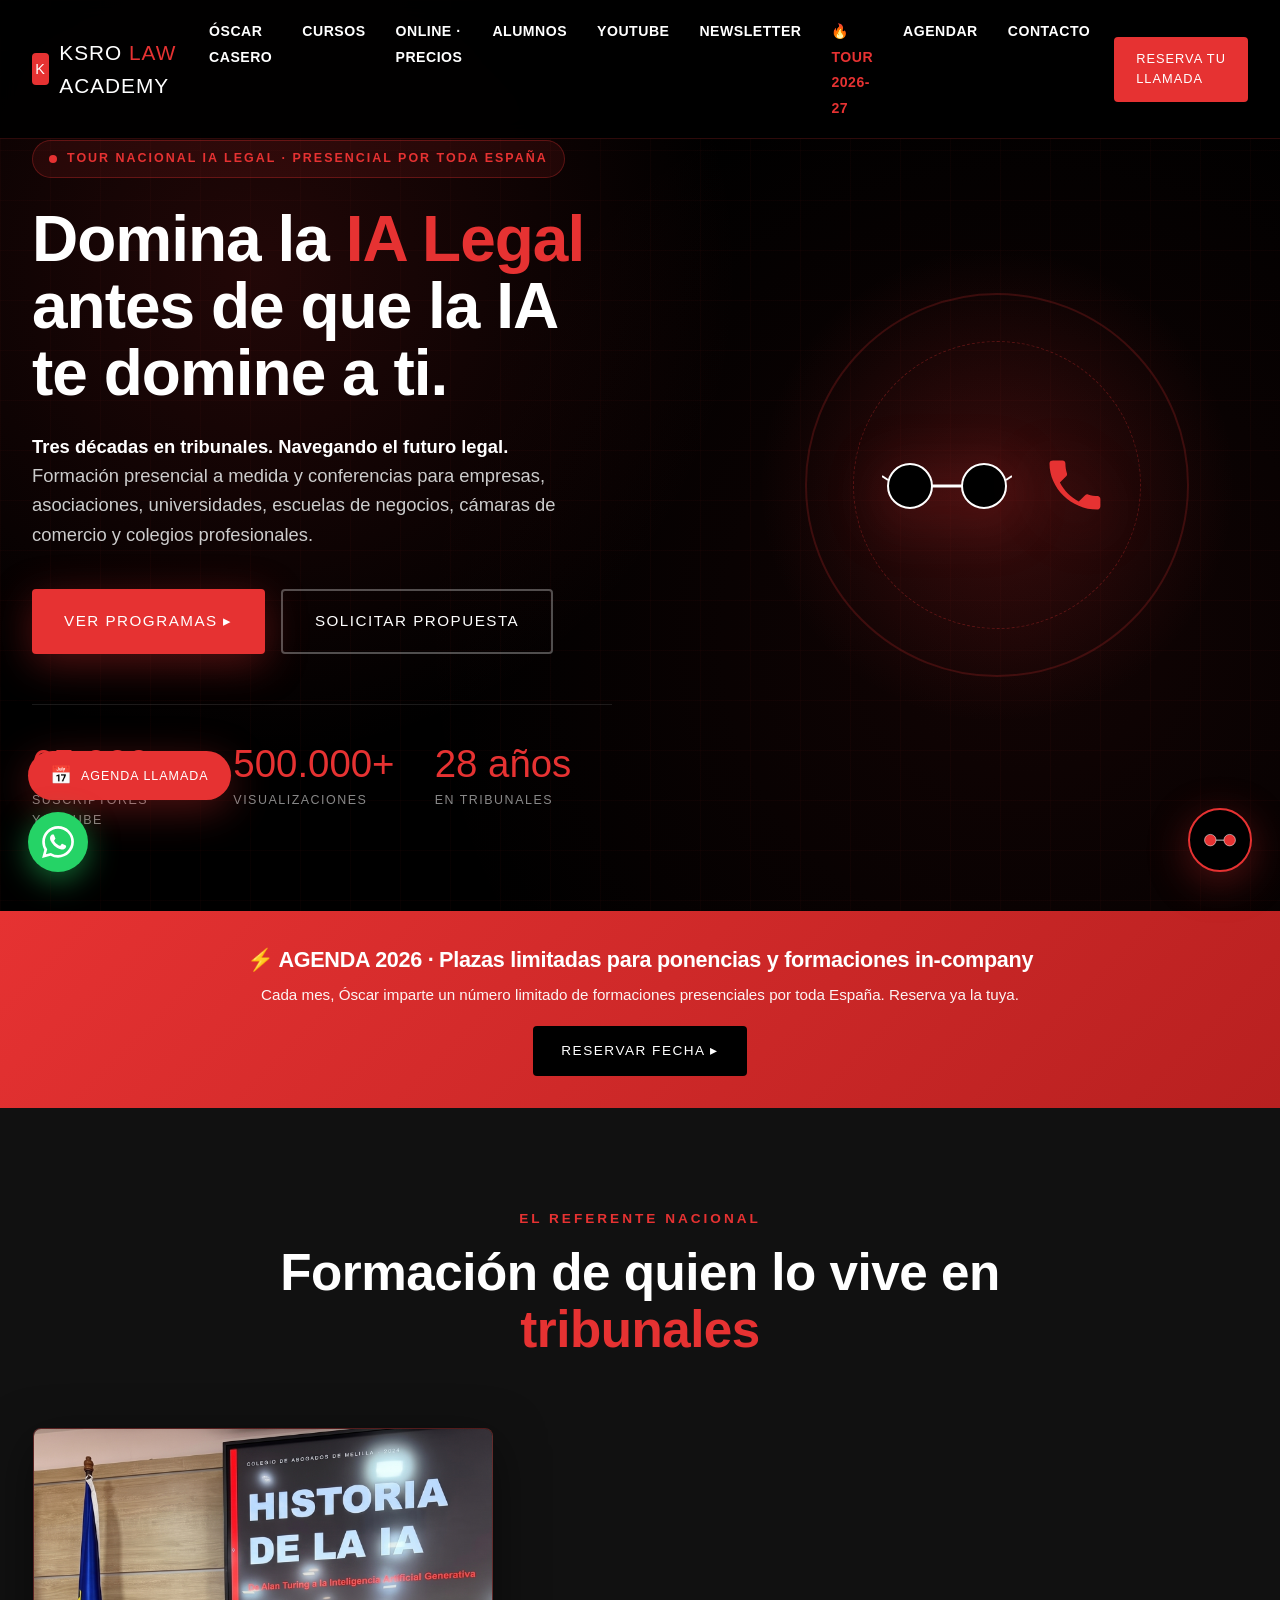
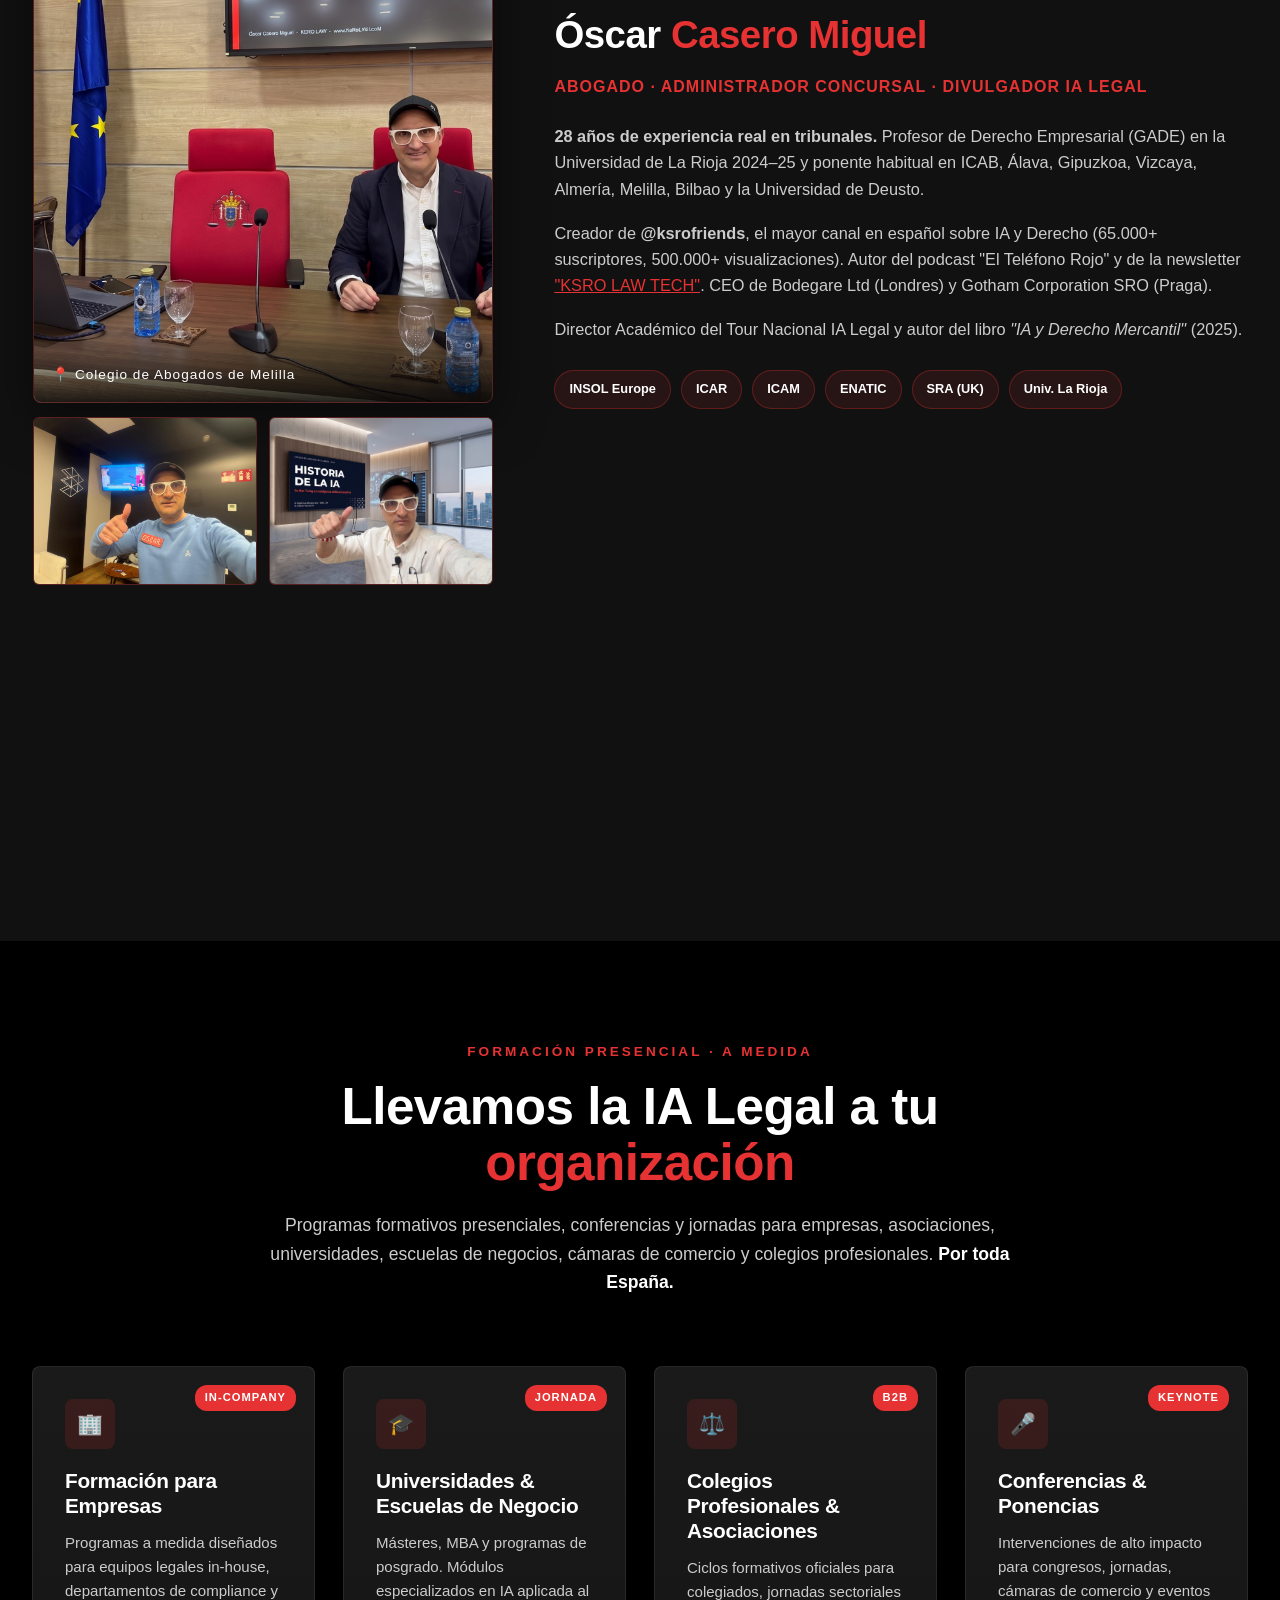
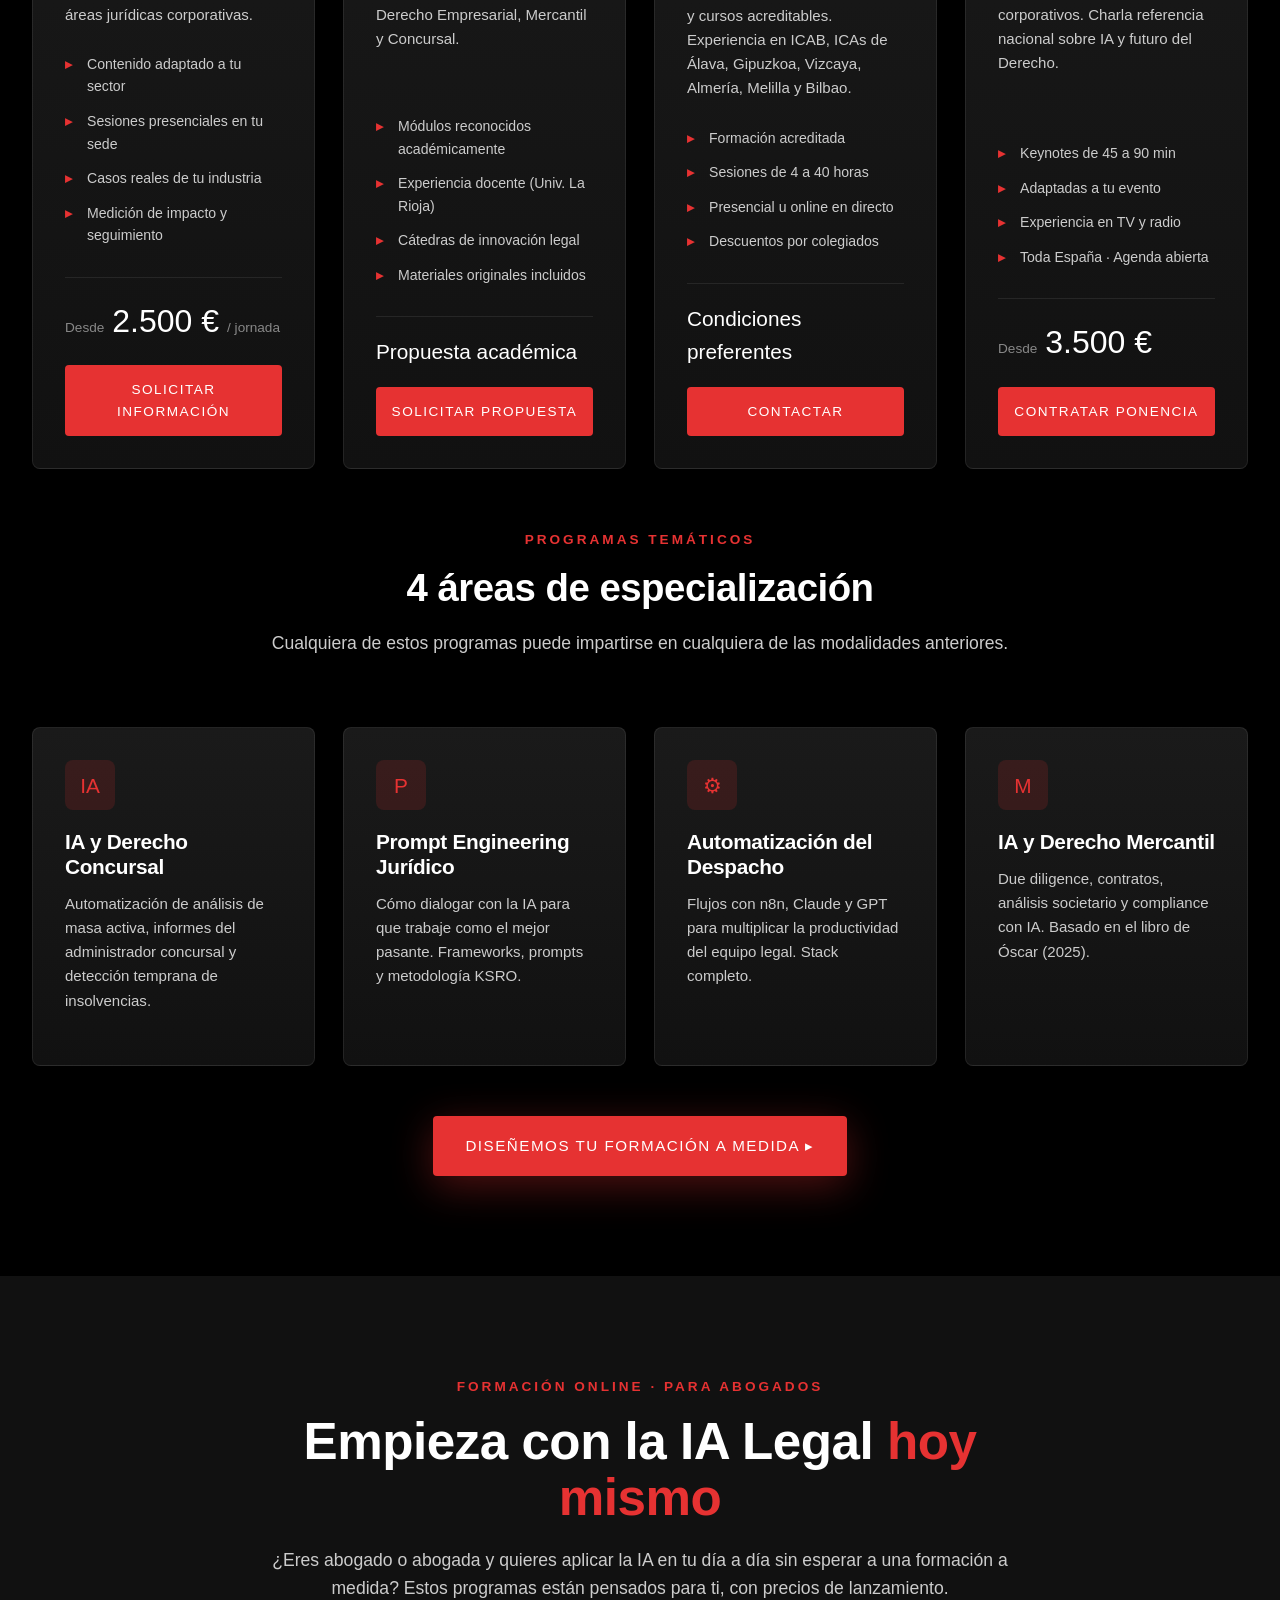
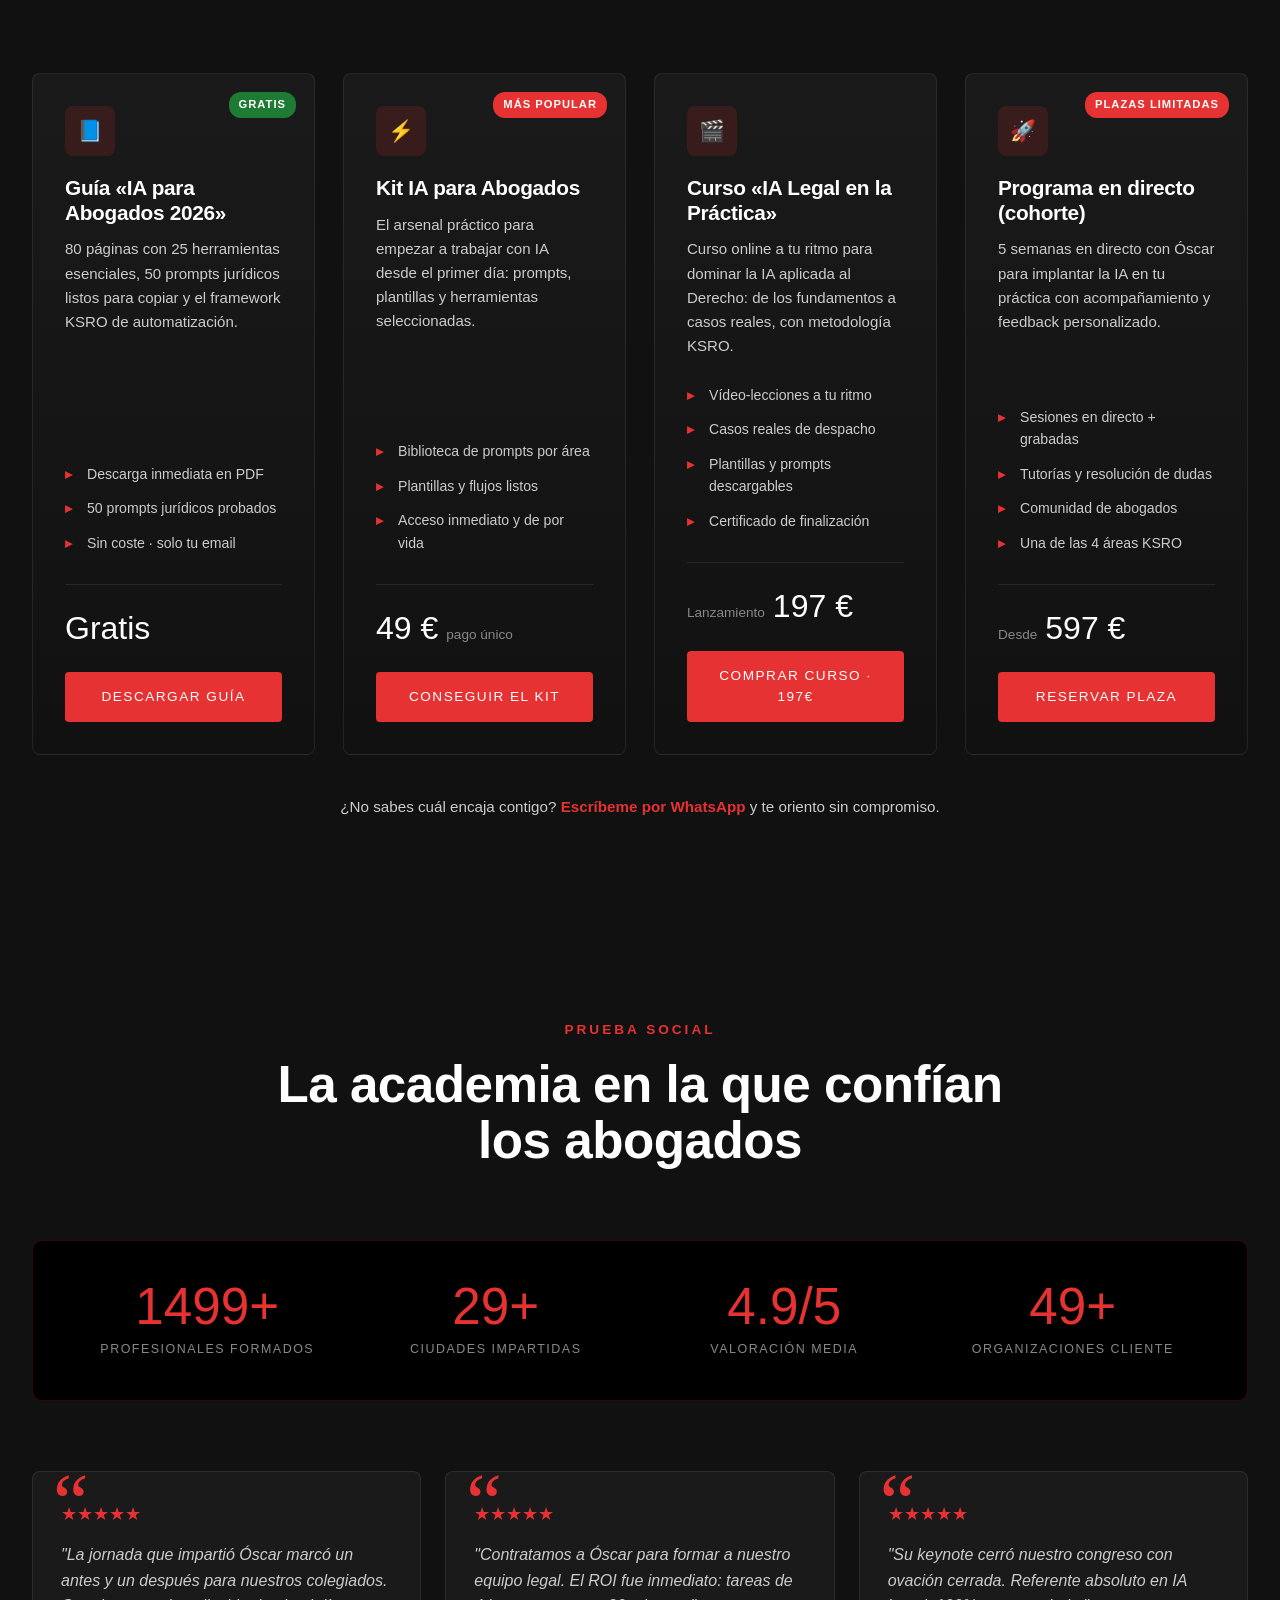
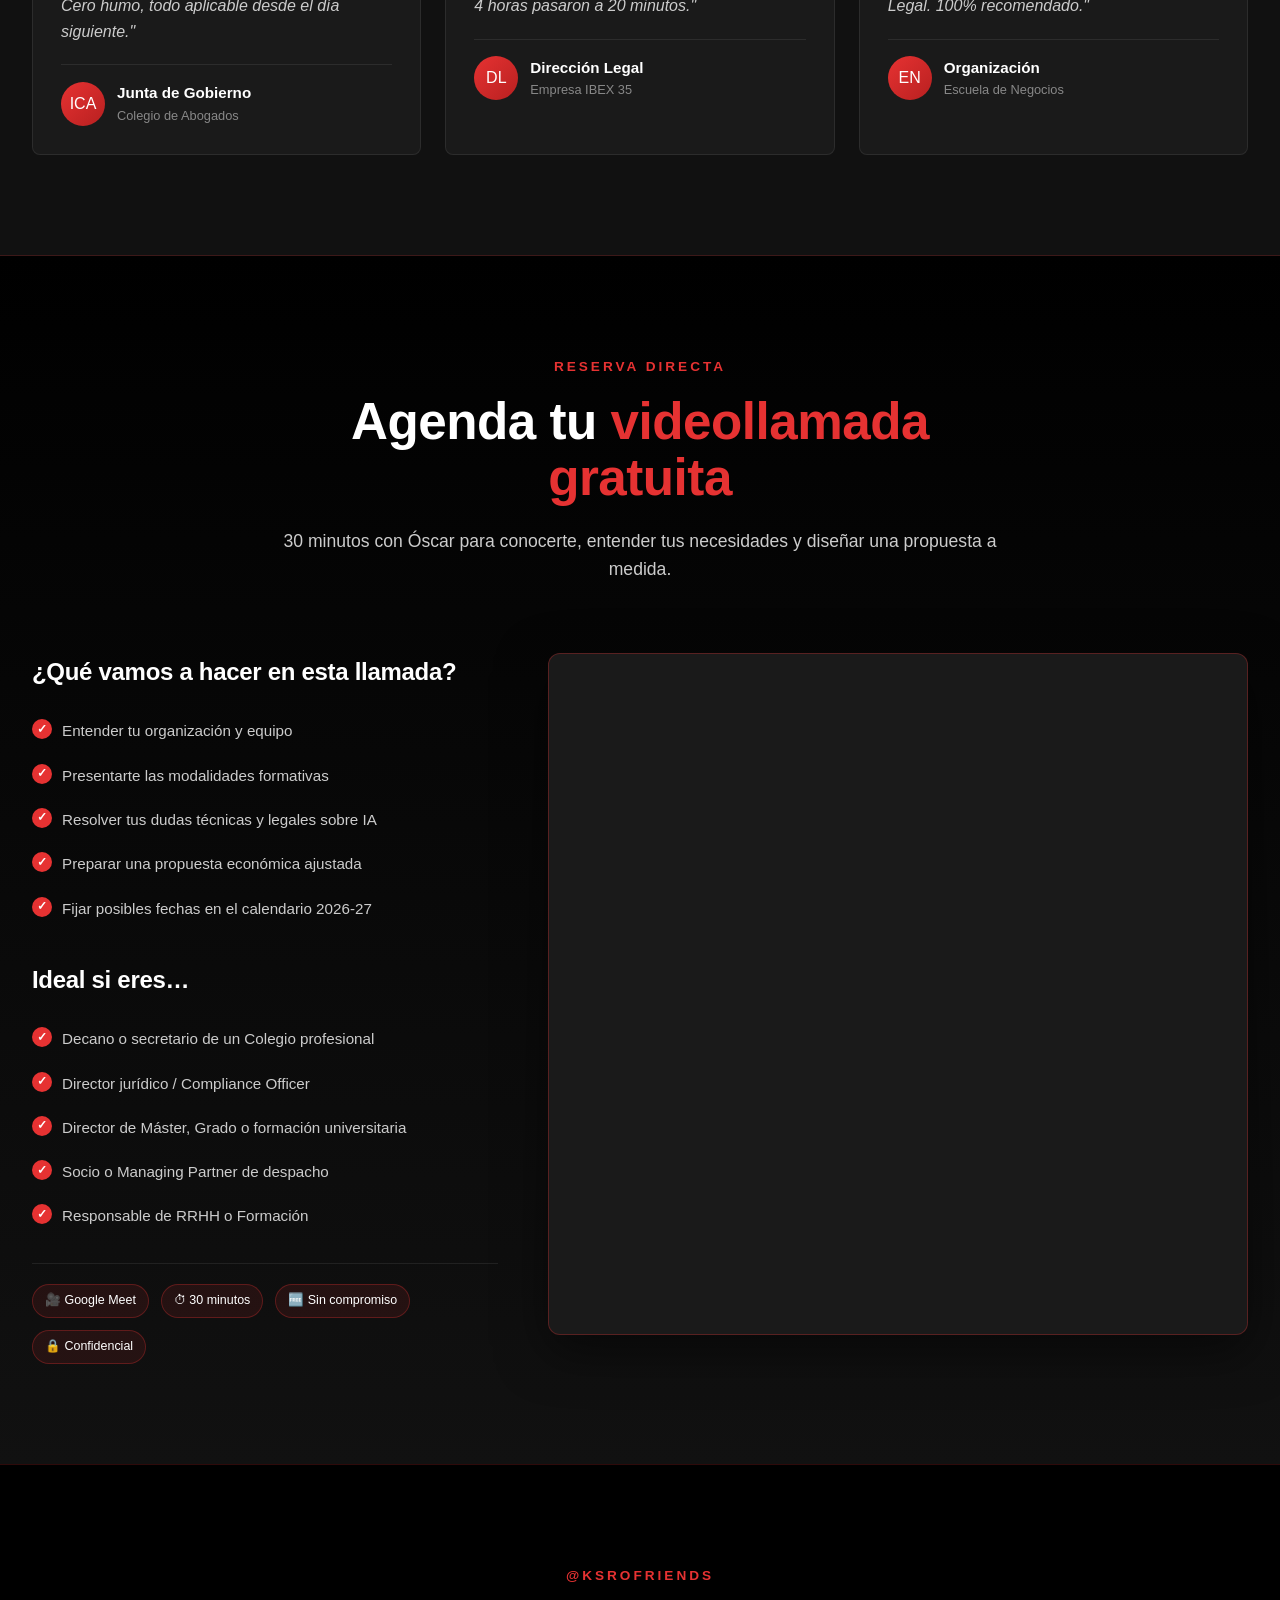
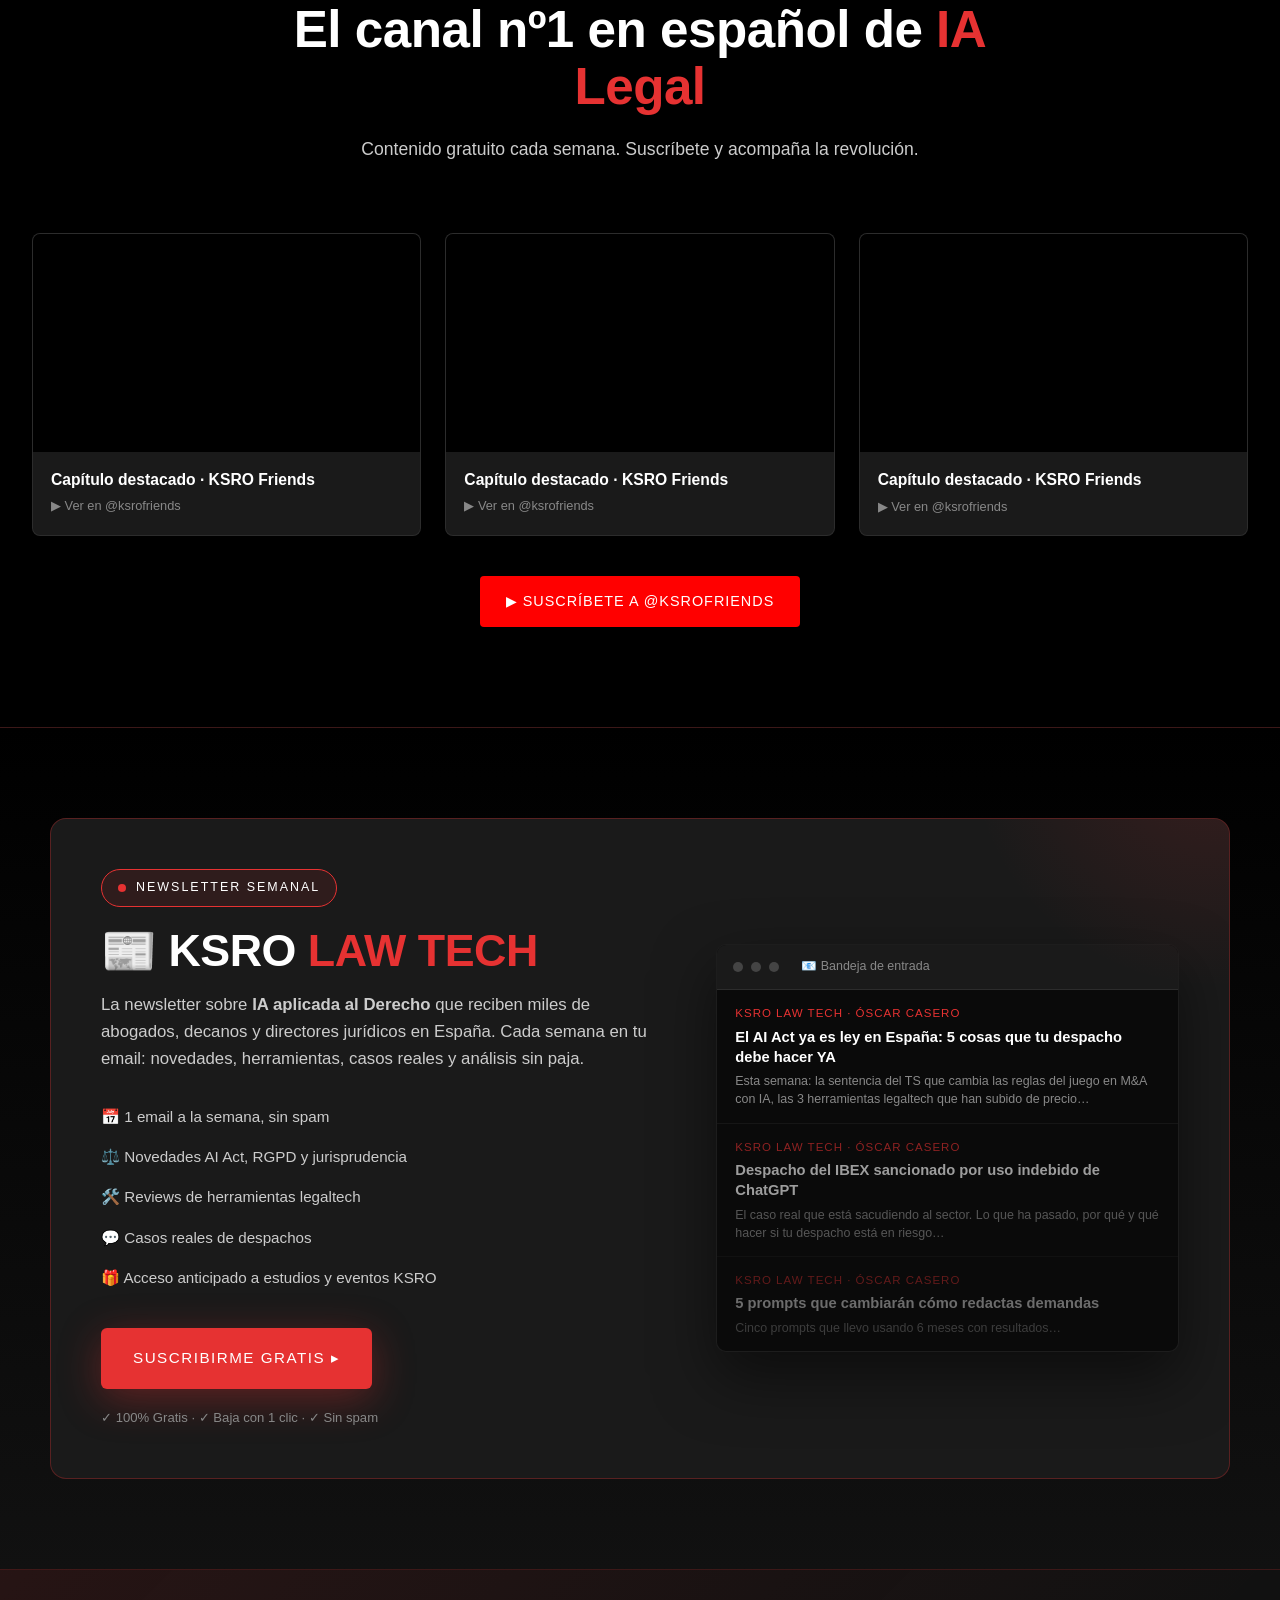
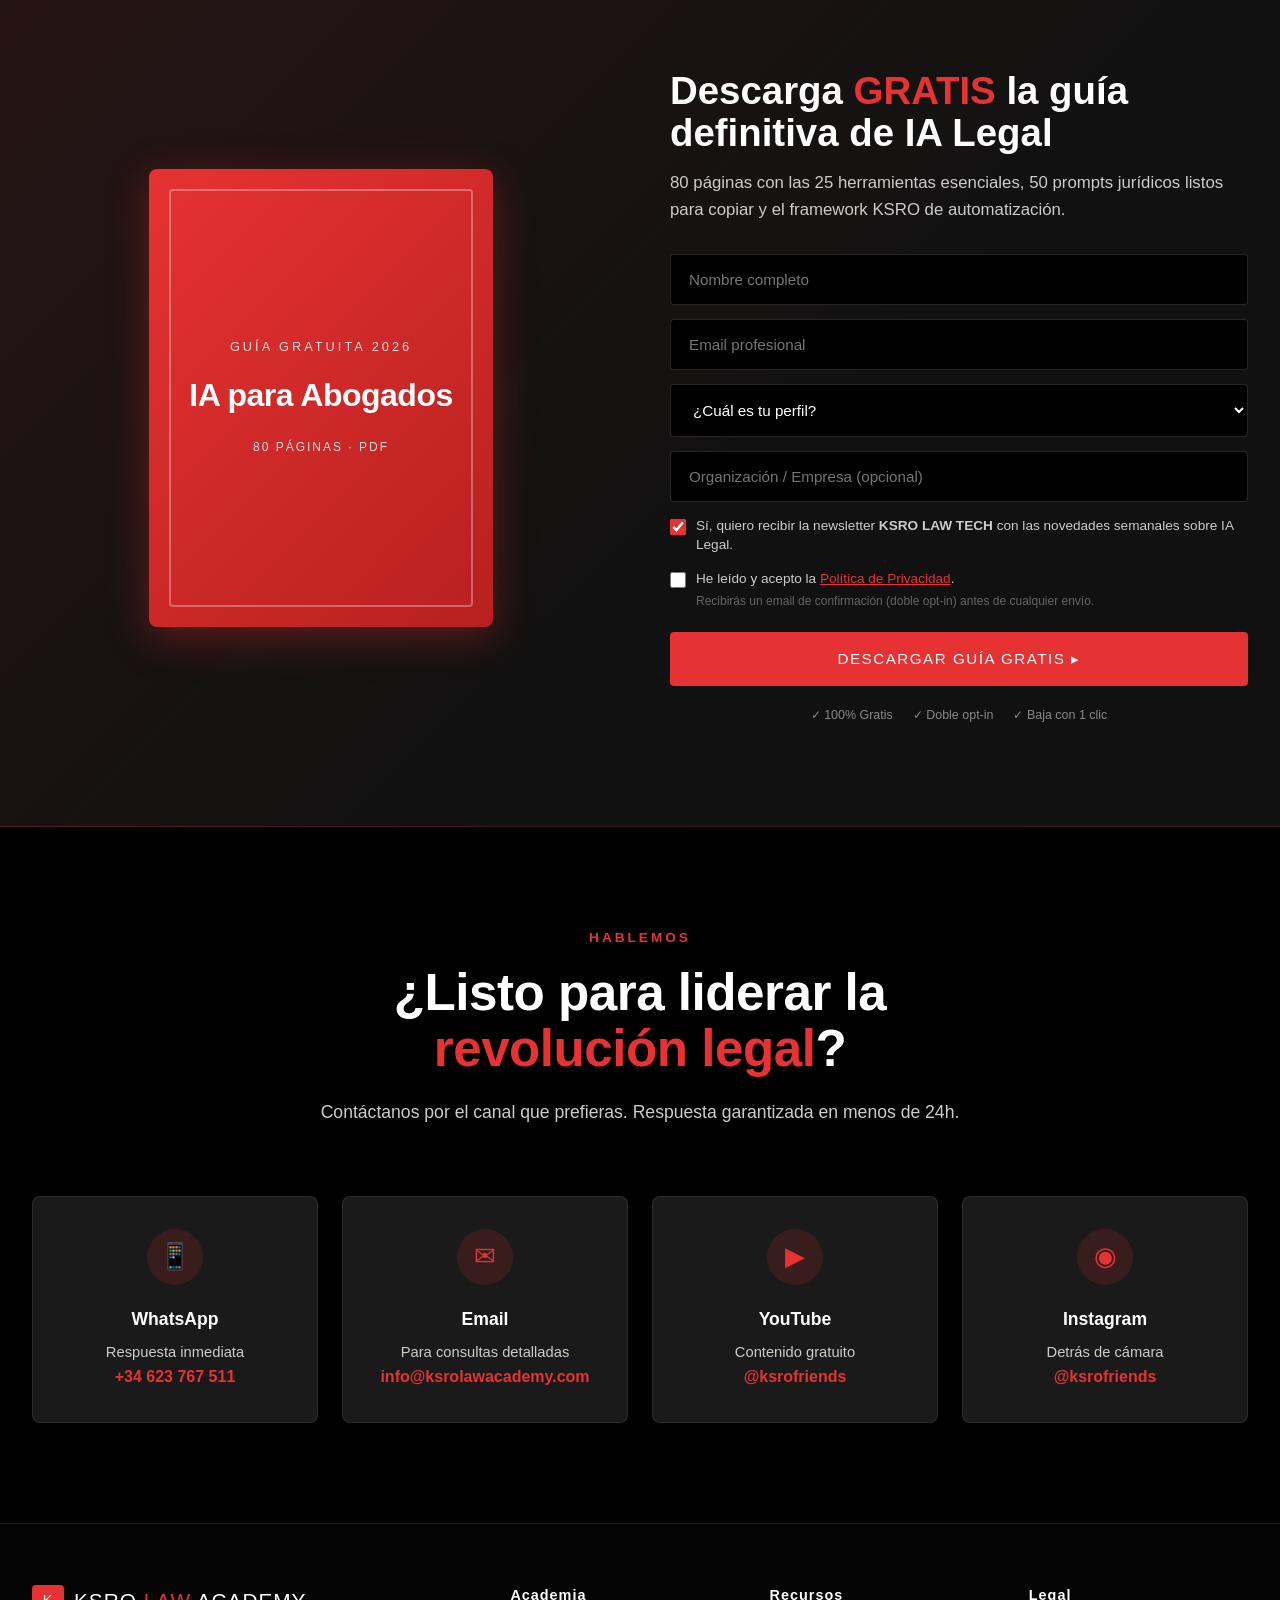
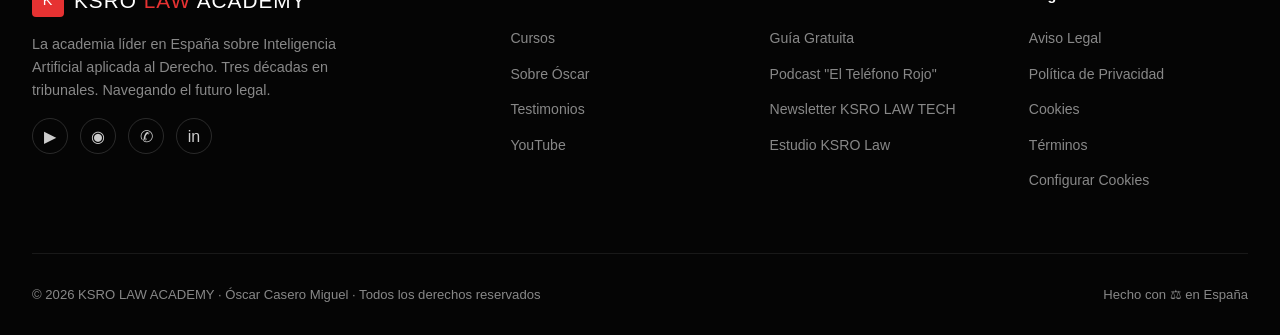
==== commit 562a5efb: "Add files via upload" ====
--- a/index.html
+++ b/index.html
@@ -818,7 +818,7 @@
           <li>Certificado de finalización</li>
         </ul>
         <div class="course-price"><span class="price-label">Lanzamiento</span><span class="price">197&nbsp;€</span></div>
-        <a href="https://wa.me/34623767511?text=Hola%20Óscar,%20quiero%20información%20del%20curso%20online%20IA%20Legal%20en%20la%20Práctica" class="course-cta">Quiero el curso</a>
+        <a href="https://buy.stripe.com/4gMfZk1rA0UZffBch8gMw01" class="course-cta">Comprar curso · 197€</a>
       </div>
 
       <div class="course-card reveal">
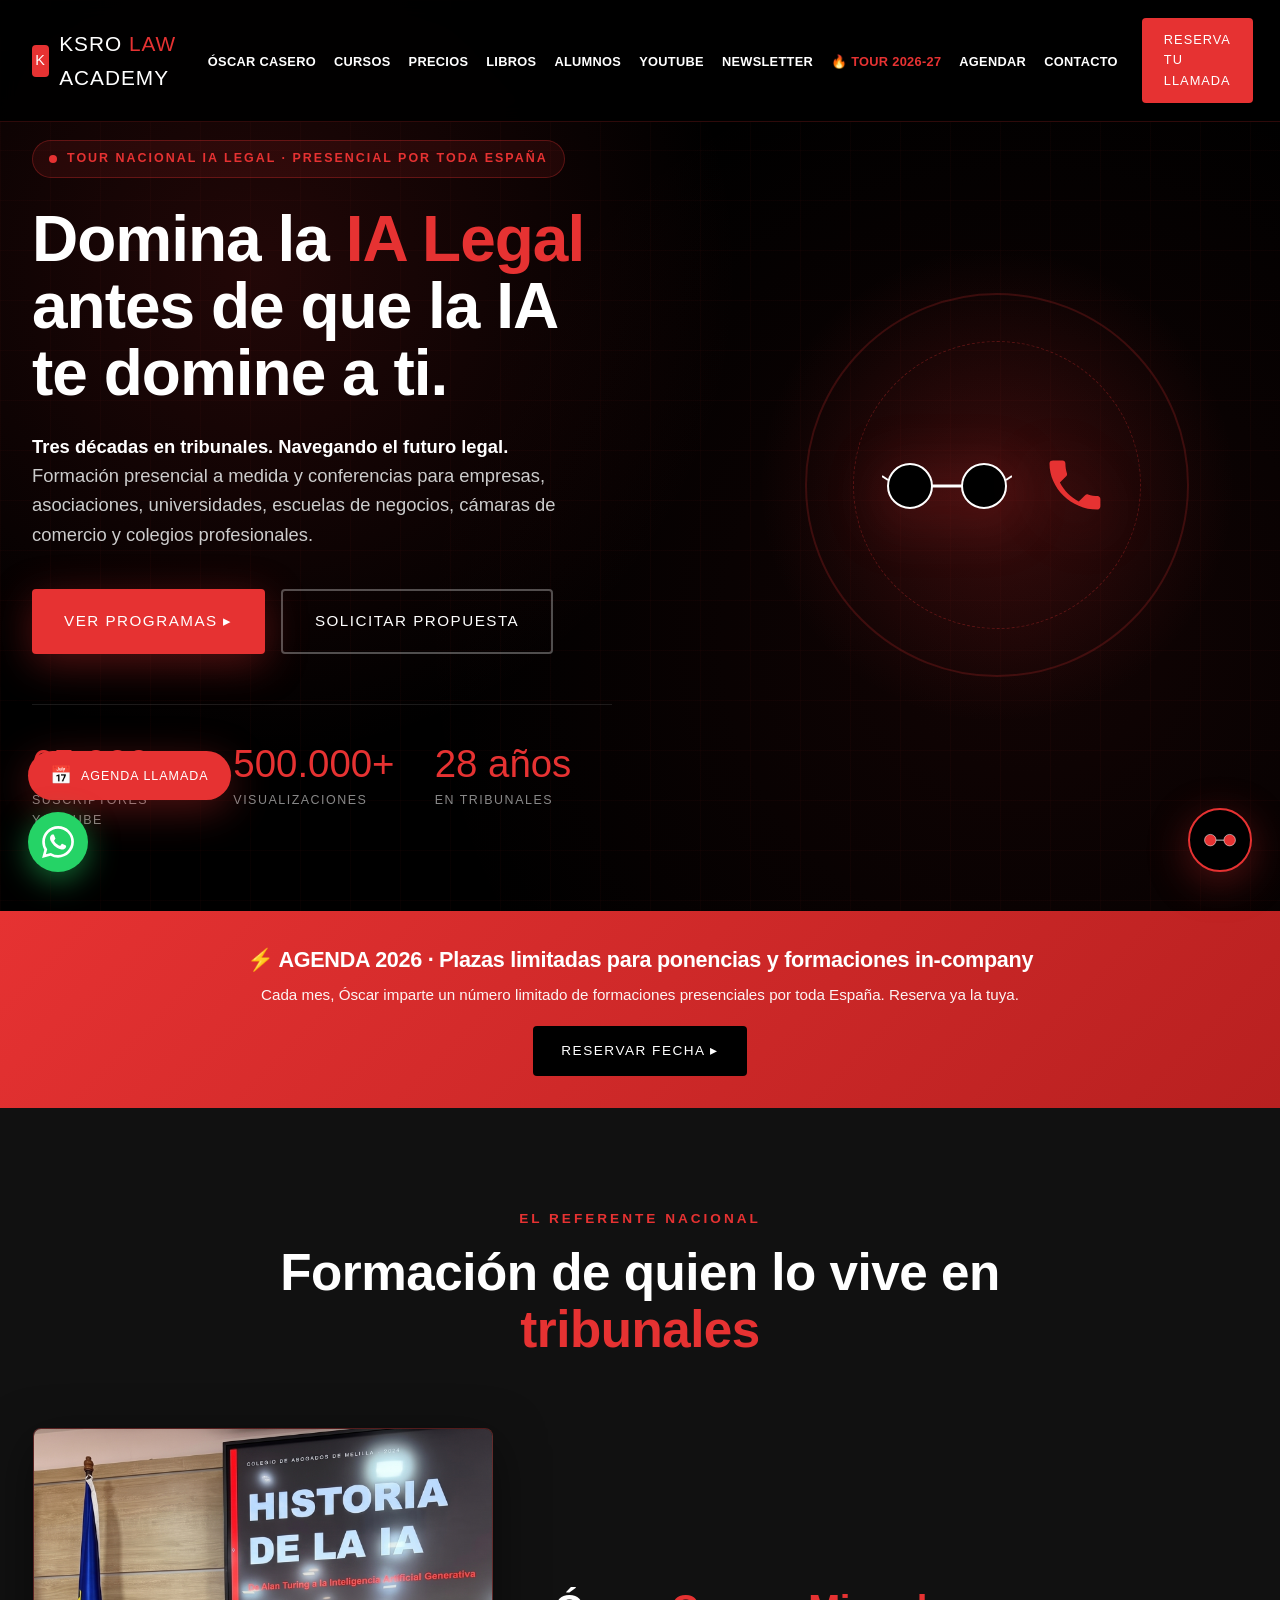
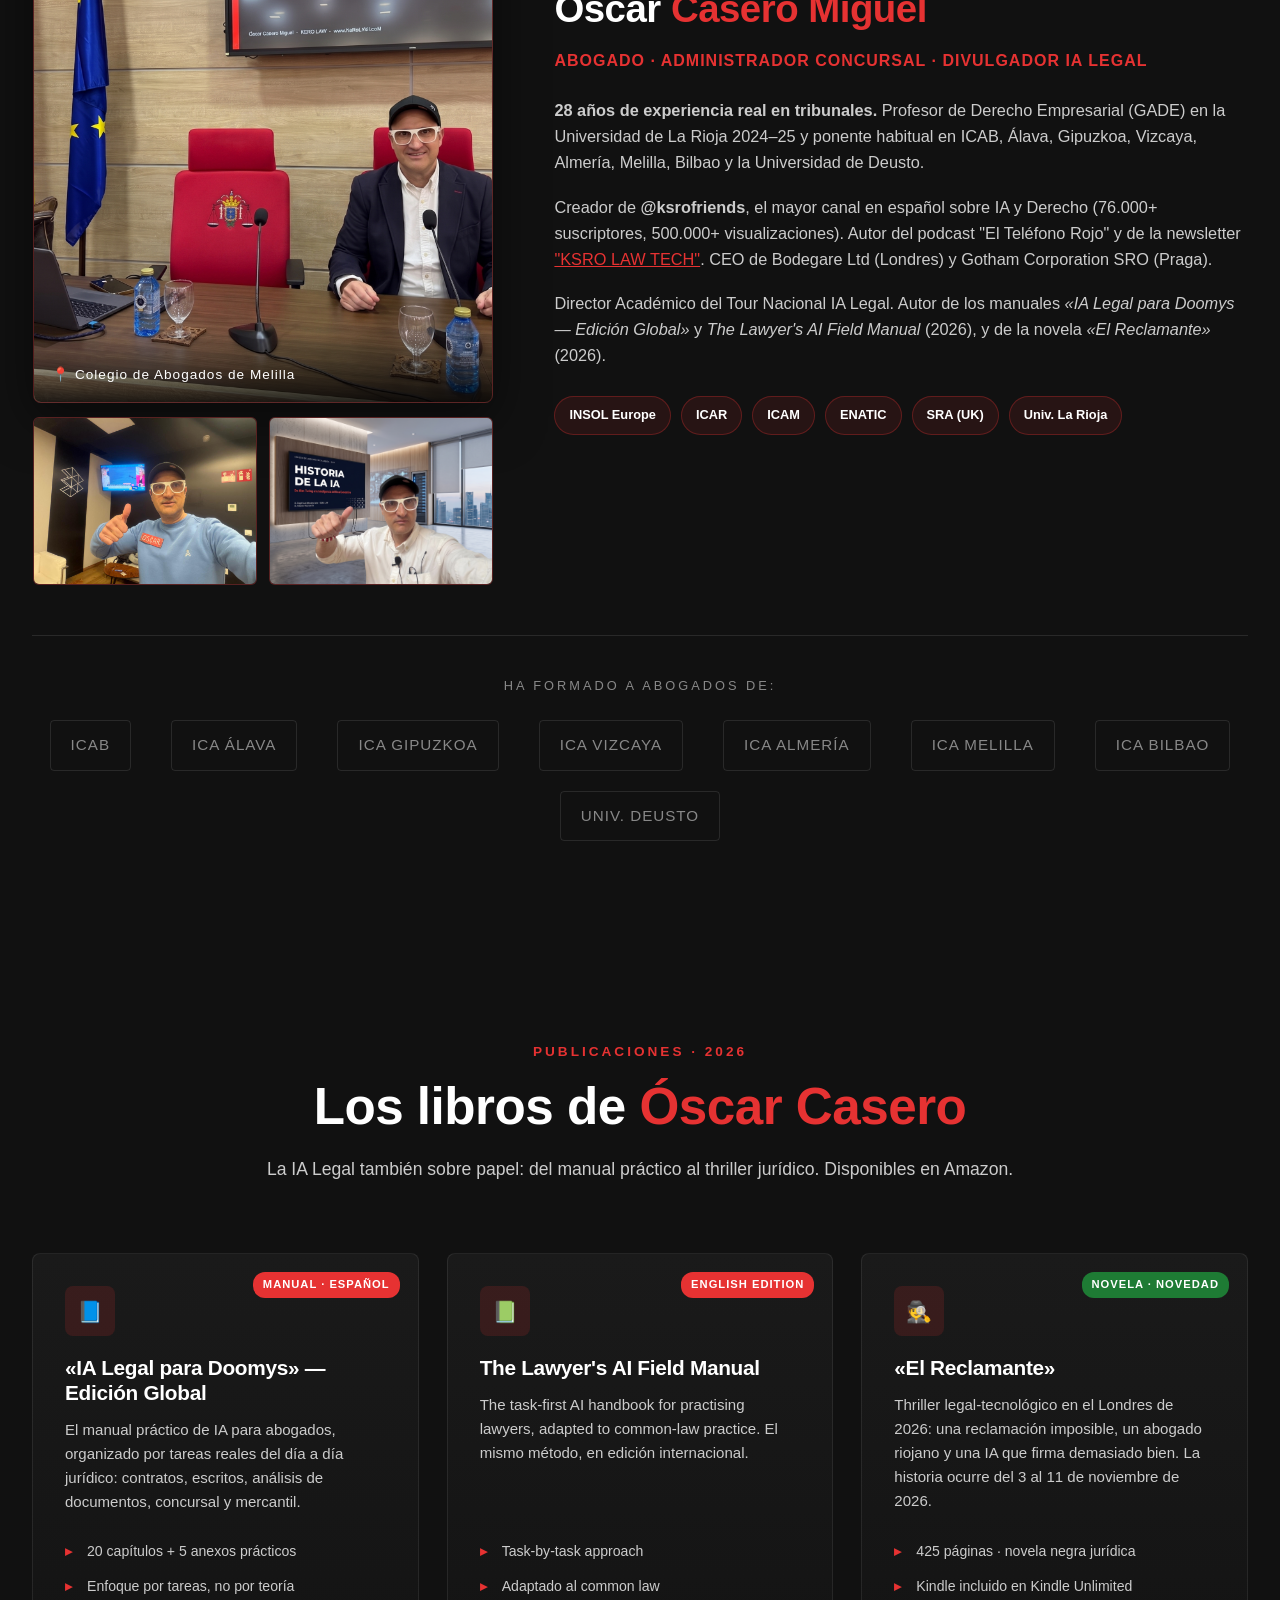
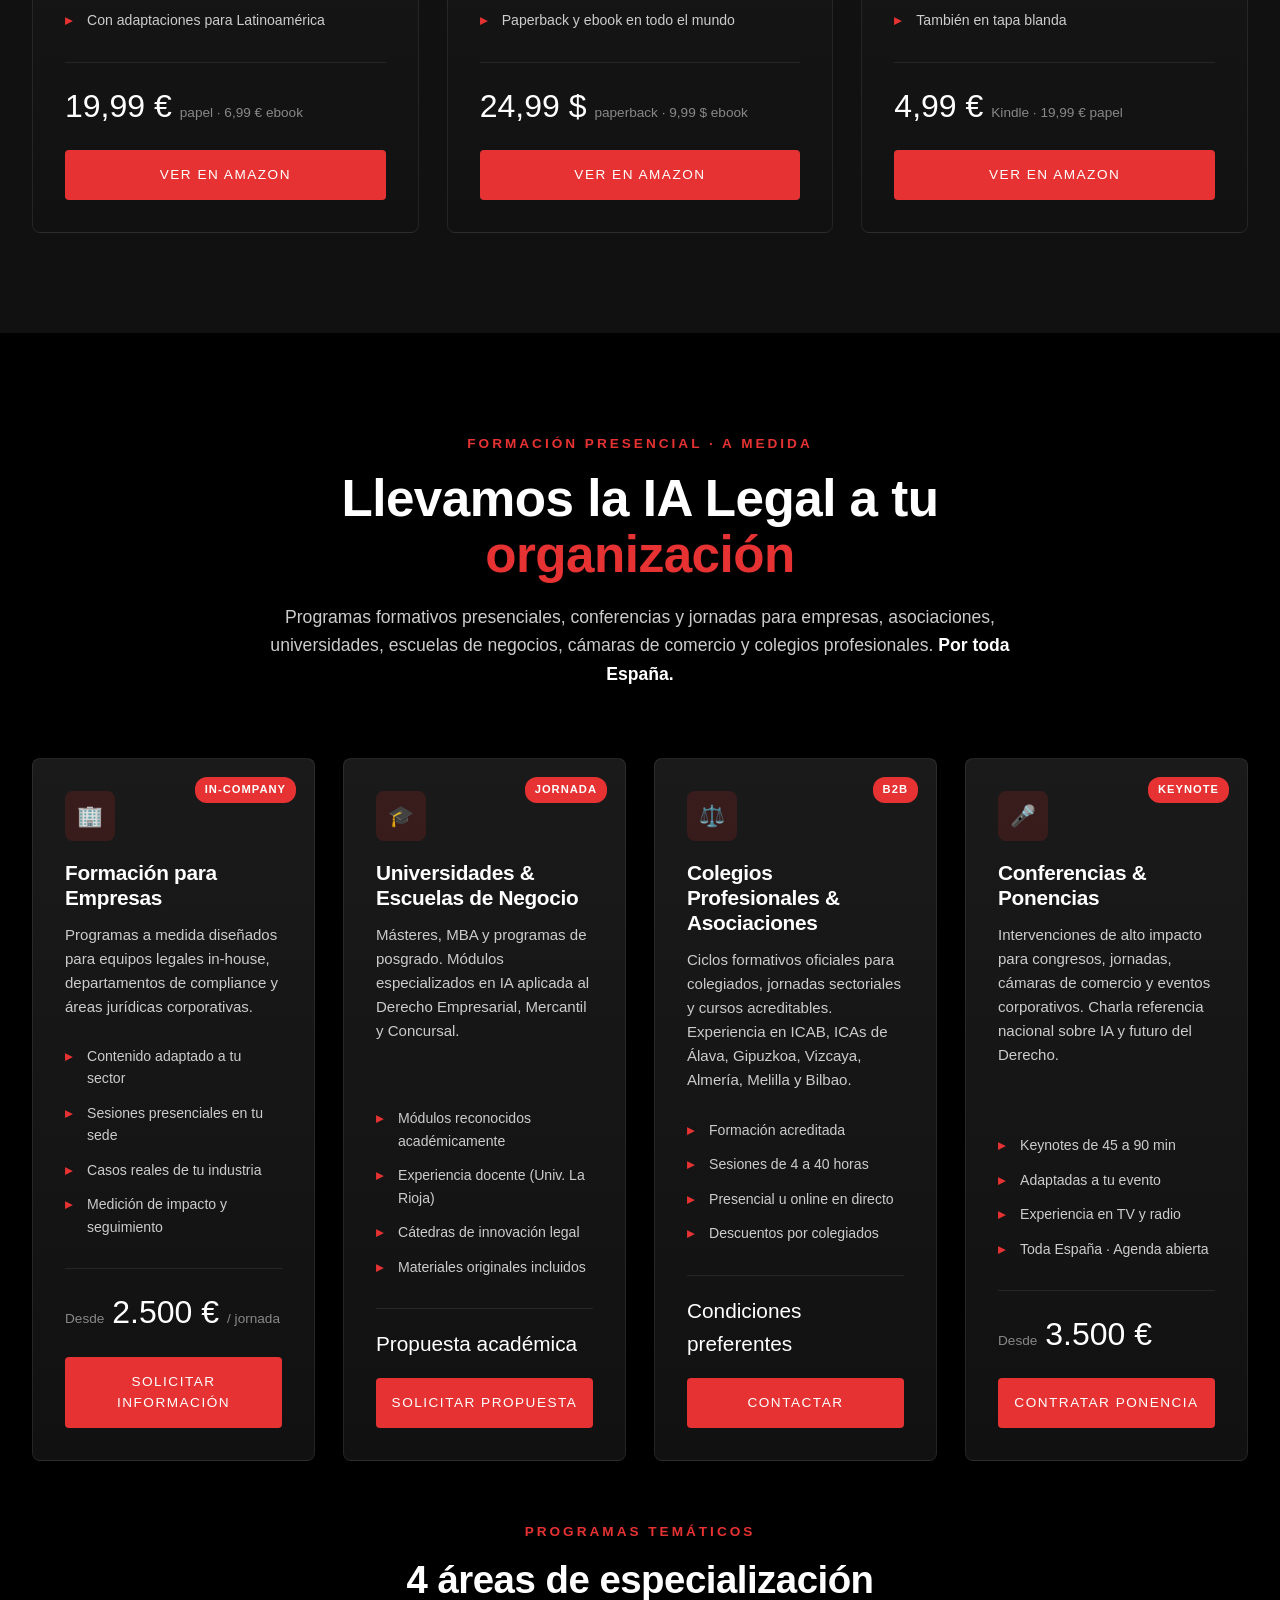
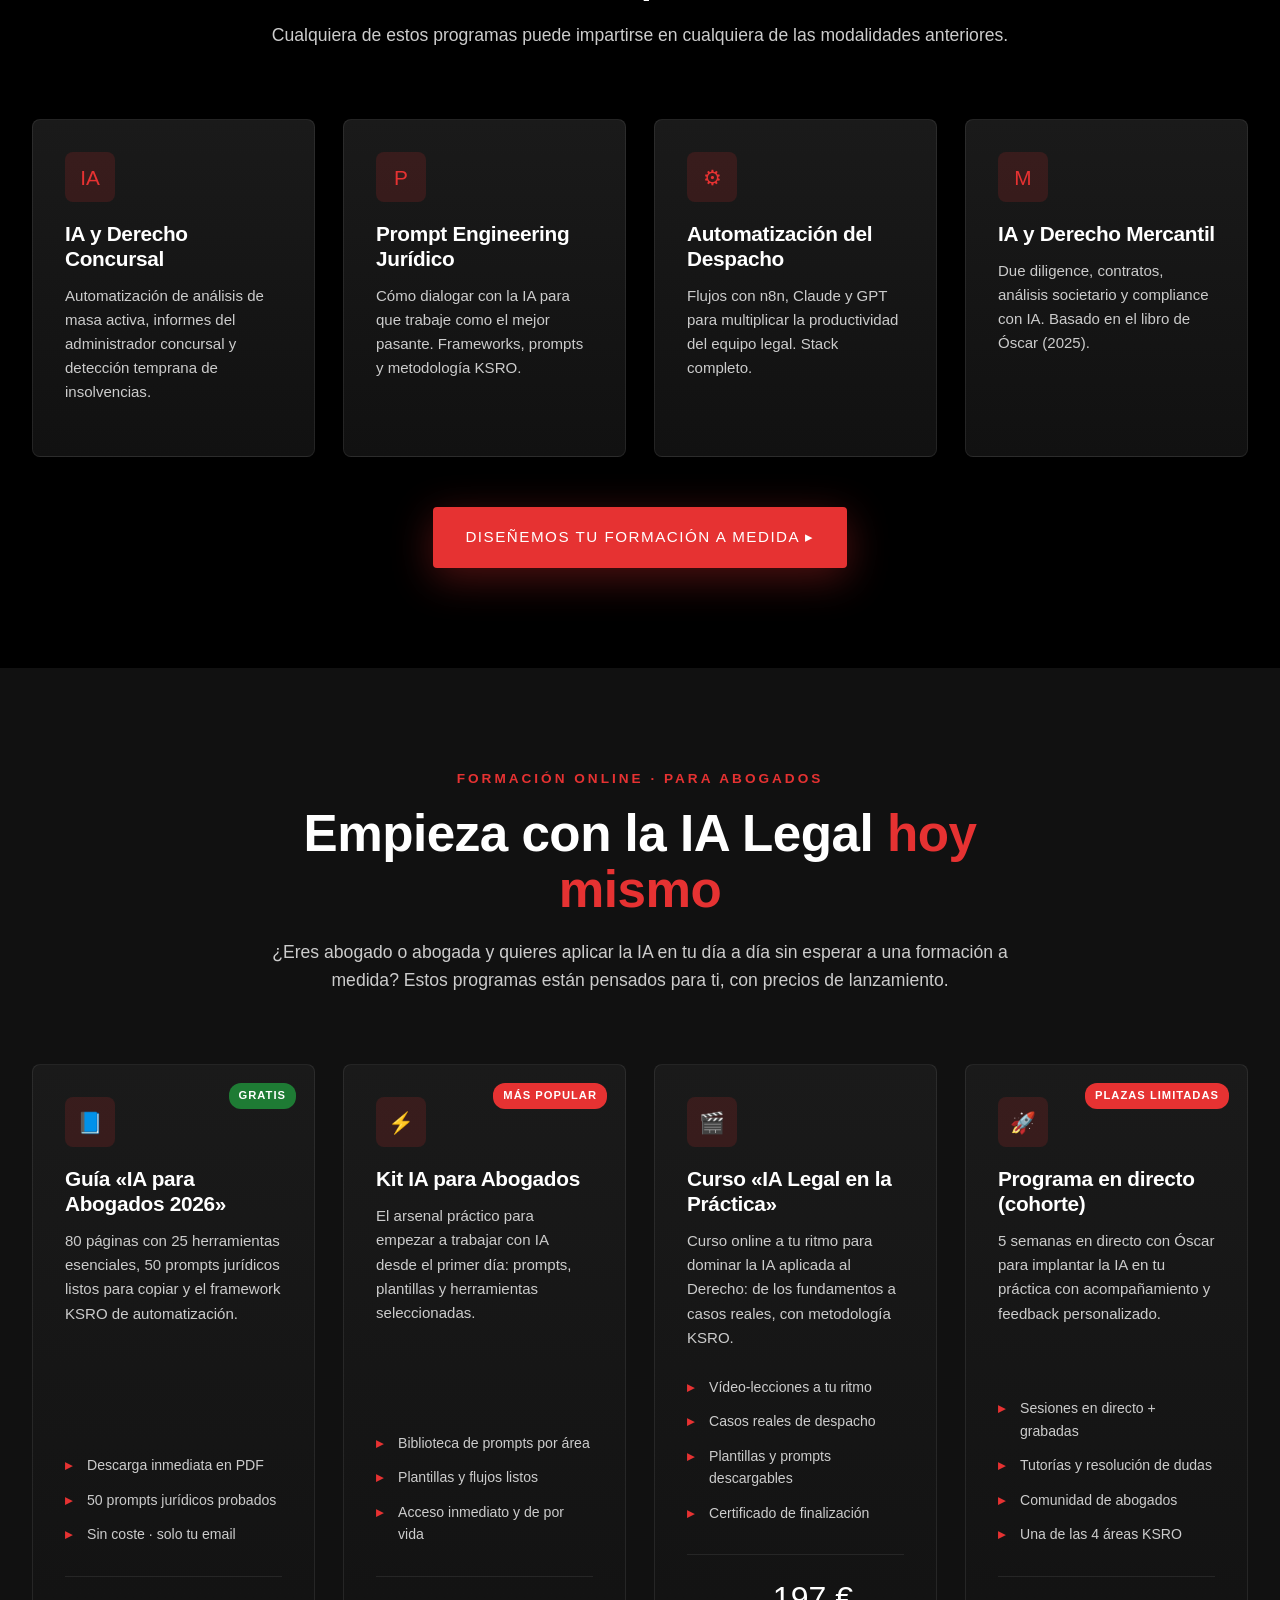
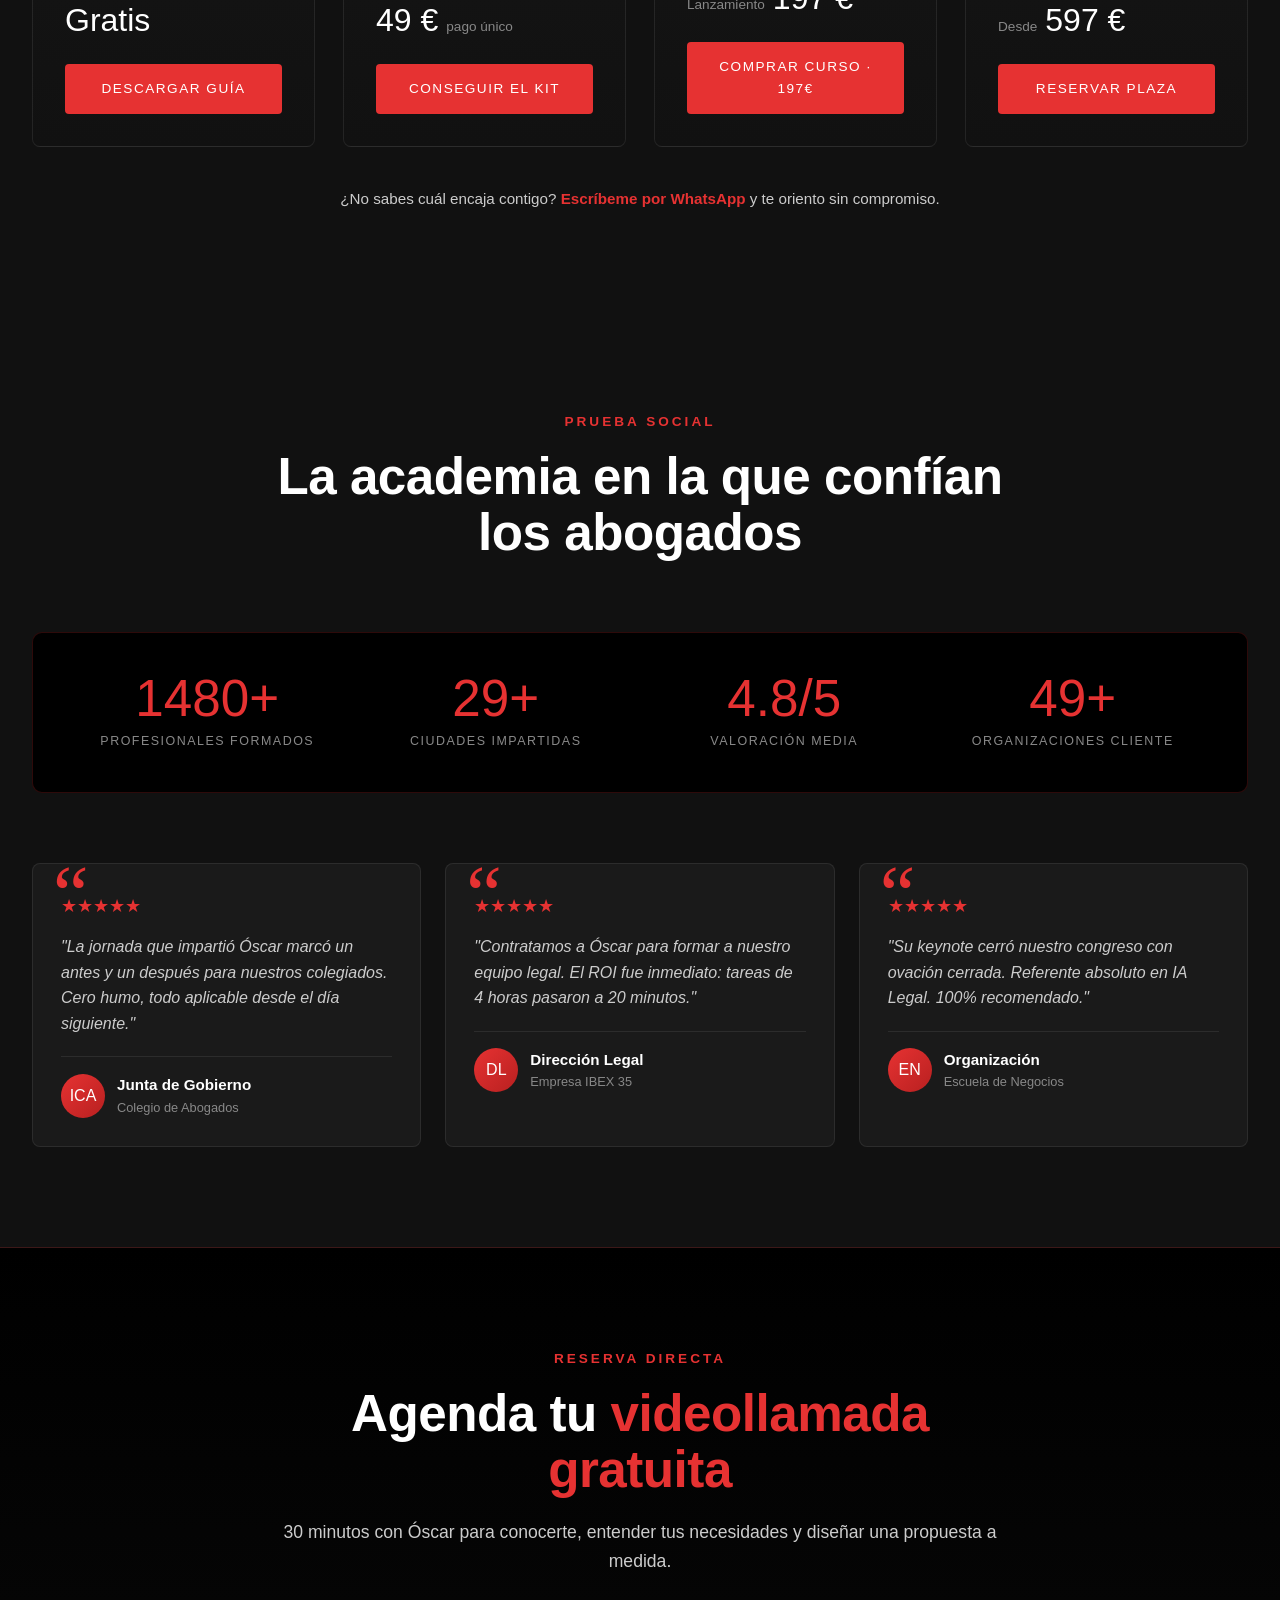
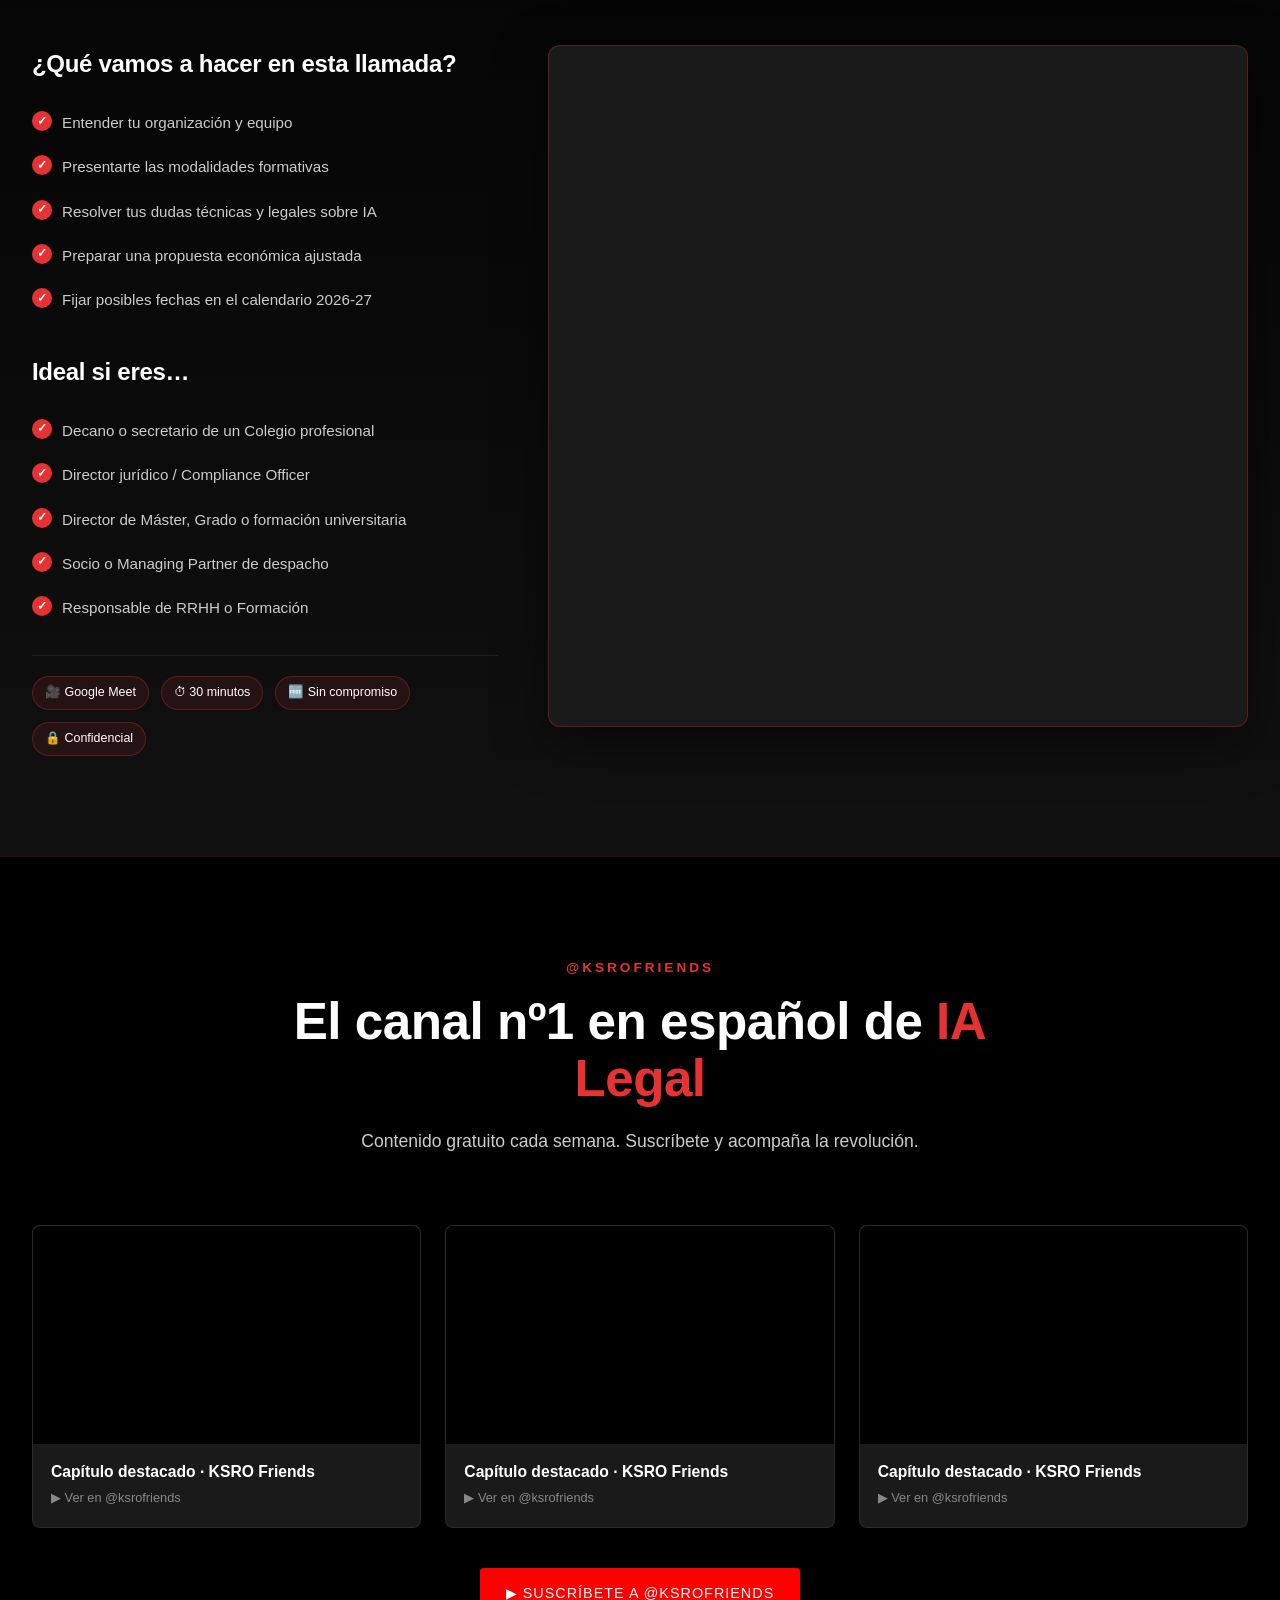
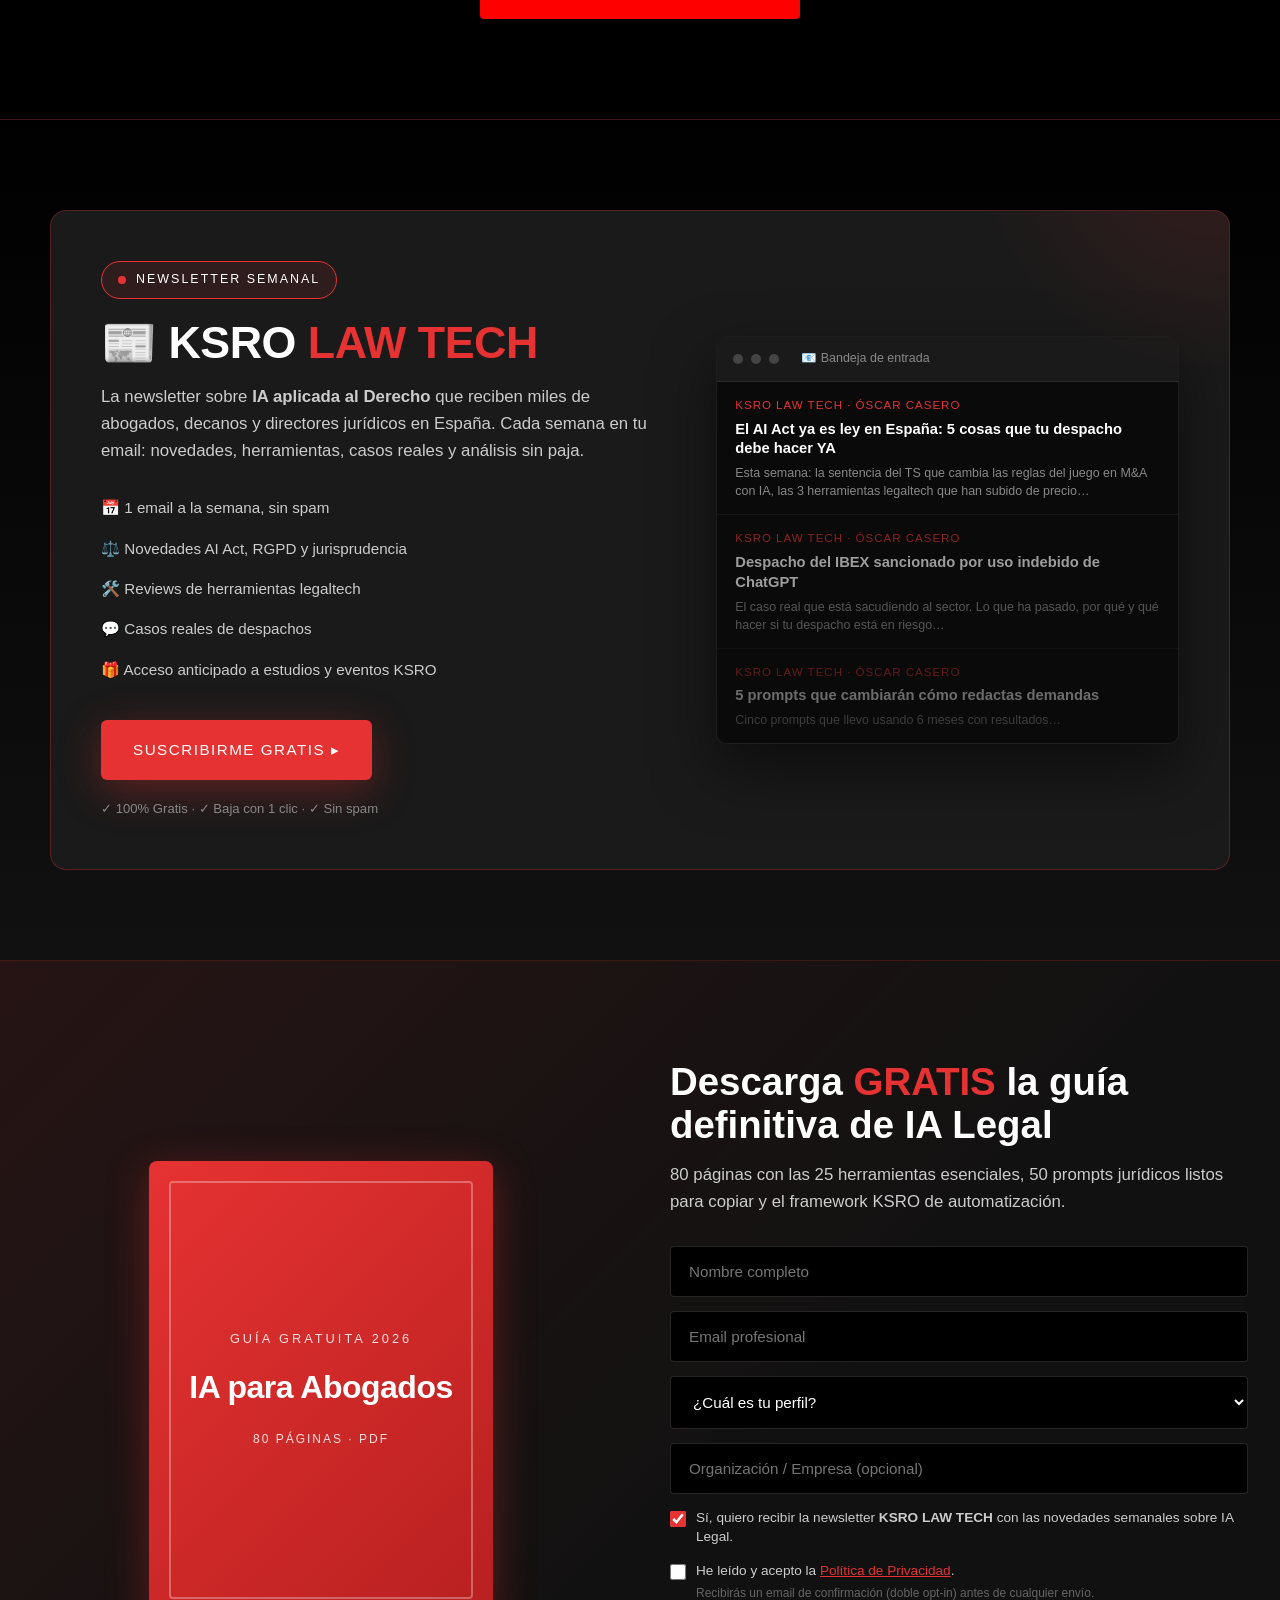
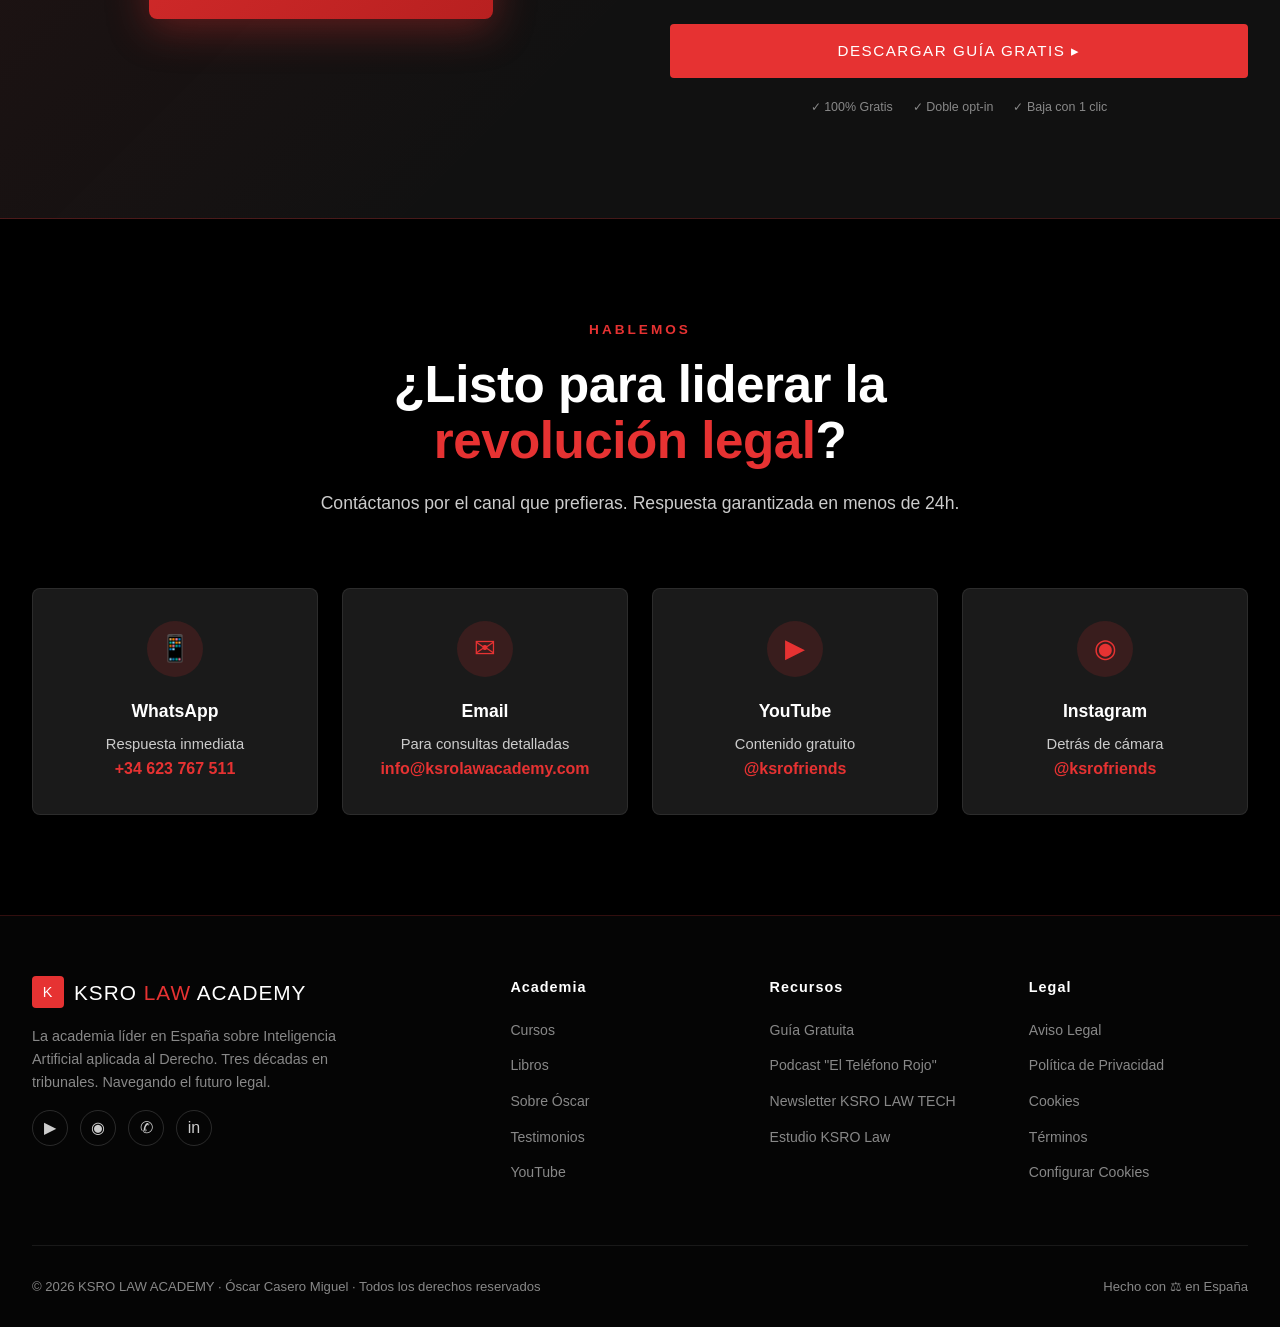
==== commit f68aa48d: "Mejora web: hero móvil, sección Libros, favicon y og-image Hero móvil texto-primero, botón flotante " ====
--- a/index.html
+++ b/index.html
@@ -4,7 +4,8 @@
 <meta charset="UTF-8">
 <meta name="viewport" content="width=device-width, initial-scale=1.0">
 <title>KSRO LAW ACADEMY — IA Legal para Abogados | España</title>
-<meta name="description" content="La academia líder en España sobre Inteligencia Artificial aplicada al Derecho. Formación práctica por Óscar Casero Miguel: 28 años en tribunales, 65K+ suscriptores. Cursos IA Legal, Prompt Engineering Jurídico, Automatización del Despacho.">
+<link rel="icon" href="data:image/svg+xml,%3Csvg xmlns='http://www.w3.org/2000/svg' viewBox='0 0 64 64'%3E%3Crect width='64' height='64' rx='12' fill='%23E63232'/%3E%3Ctext x='32' y='46' font-family='Arial Black,Arial' font-size='40' font-weight='900' fill='%23fff' text-anchor='middle'%3EK%3C/text%3E%3C/svg%3E">
+<meta name="description" content="La academia líder en España sobre Inteligencia Artificial aplicada al Derecho. Formación práctica por Óscar Casero Miguel: 28 años en tribunales, 76K+ suscriptores. Cursos IA Legal, Prompt Engineering Jurídico, Automatización del Despacho. Autor de «IA Legal para Doomys» y «El Reclamante».">
 <meta name="keywords" content="IA Legal, Inteligencia Artificial Derecho, curso abogados IA, KSRO, Óscar Casero, prompt engineering jurídico, automatización despacho">
 <meta name="author" content="Óscar Casero Miguel">
 
@@ -52,8 +53,9 @@
 .logo-icon{width:32px;height:32px;background:var(--ksro-red);border-radius:4px;display:flex;align-items:center;justify-content:center;font-family:var(--font-display);font-size:.9rem;color:#fff}
 .logo-text span{color:var(--ksro-red)}
 .nav-links{display:flex;gap:30px;list-style:none}
-.nav-links a{font-size:.88rem;font-weight:600;letter-spacing:.5px;text-transform:uppercase;transition:color .2s}
+.nav-links a{font-size:.88rem;font-weight:600;letter-spacing:.5px;text-transform:uppercase;transition:color .2s;white-space:nowrap}
 .nav-links a:hover{color:var(--ksro-red)}
+@media(max-width:1280px){.nav-links{gap:18px}.nav-links a{font-size:.8rem;letter-spacing:.3px}}
 .nav-cta{background:var(--ksro-red);color:#fff;padding:12px 22px;font-family:var(--font-display);font-size:.8rem;letter-spacing:1px;border-radius:4px;transition:all .2s;text-transform:uppercase}
 .nav-cta:hover{background:var(--ksro-red-dark);transform:translateY(-2px);box-shadow:var(--shadow-red)}
 .burger{display:none;font-size:1.6rem;color:#fff}
@@ -84,6 +86,7 @@
 .visual-icons{position:relative;z-index:2;display:flex;gap:30px;align-items:center}
 .glasses-svg,.phone-svg{filter:drop-shadow(0 10px 30px rgba(230,50,50,.4))}
 
+body{overflow-x:hidden}
 section{padding:100px 32px;position:relative}
 .section-inner{max-width:1280px;margin:0 auto}
 .section-head{text-align:center;max-width:760px;margin:0 auto 70px}
@@ -523,8 +526,9 @@
   .nav-links.open{display:flex}
   .burger{display:block}
   .hero-inner{grid-template-columns:1fr;gap:40px}
-  .hero-visual{order:-1;min-height:250px}
-  .visual-circle{max-width:280px}
+  .hero-visual{order:2;min-height:180px;margin-top:10px}
+  .visual-circle{max-width:200px}
+  .cal-float{display:none}
   .authority-grid,.lm-grid{grid-template-columns:1fr;gap:40px}
   .footer-inner{grid-template-columns:1fr 1fr;gap:30px}
   .wa-float{bottom:20px;left:20px;width:52px;height:52px}
@@ -553,7 +557,8 @@
     <ul class="nav-links" id="navLinks">
       <li><a href="#autoridad">Óscar Casero</a></li>
       <li><a href="#cursos">Cursos</a></li>
-      <li><a href="#online">Online · Precios</a></li>
+      <li><a href="#online">Precios</a></li>
+      <li><a href="#libros">Libros</a></li>
       <li><a href="#testimonios">Alumnos</a></li>
       <li><a href="#youtube">YouTube</a></li>
       <li><a href="#newsletter">Newsletter</a></li>
@@ -633,8 +638,8 @@
         <h3>Óscar <span>Casero Miguel</span></h3>
         <div class="author-role">Abogado · Administrador Concursal · Divulgador IA Legal</div>
         <p class="author-bio"><strong>28 años de experiencia real en tribunales.</strong> Profesor de Derecho Empresarial (GADE) en la Universidad de La Rioja 2024–25 y ponente habitual en ICAB, Álava, Gipuzkoa, Vizcaya, Almería, Melilla, Bilbao y la Universidad de Deusto.</p>
-        <p class="author-bio">Creador de <strong>@ksrofriends</strong>, el mayor canal en español sobre IA y Derecho (65.000+ suscriptores, 500.000+ visualizaciones). Autor del podcast "El Teléfono Rojo" y de la newsletter <a href="https://ksrolaw.com/es/kserolawtech-registro/" target="_blank" rel="noopener" style="color:var(--ksro-red);text-decoration:underline">"KSRO LAW TECH"</a>. CEO de Bodegare Ltd (Londres) y Gotham Corporation SRO (Praga).</p>
-        <p class="author-bio">Director Académico del Tour Nacional IA Legal y autor del libro <em>"IA y Derecho Mercantil"</em> (2025).</p>
+        <p class="author-bio">Creador de <strong>@ksrofriends</strong>, el mayor canal en español sobre IA y Derecho (76.000+ suscriptores, 500.000+ visualizaciones). Autor del podcast "El Teléfono Rojo" y de la newsletter <a href="https://ksrolaw.com/es/kserolawtech-registro/" target="_blank" rel="noopener" style="color:var(--ksro-red);text-decoration:underline">"KSRO LAW TECH"</a>. CEO de Bodegare Ltd (Londres) y Gotham Corporation SRO (Praga).</p>
+        <p class="author-bio">Director Académico del Tour Nacional IA Legal. Autor de los manuales <em>«IA Legal para Doomys — Edición Global»</em> y <em>The Lawyer's AI Field Manual</em> (2026), y de la novela <em>«El Reclamante»</em> (2026).</p>
         <div class="badges">
           <span class="badge">INSOL Europe</span>
           <span class="badge">ICAR</span>
@@ -657,6 +662,62 @@
         <div class="inst-logo">ICA BILBAO</div>
         <div class="inst-logo">UNIV. DEUSTO</div>
       </div>
+    </div>
+  </div>
+</section>
+
+<!-- ========== LIBROS ========== -->
+<section class="courses" id="libros" style="background:var(--ksro-dark)">
+  <div class="section-inner">
+    <div class="section-head reveal">
+      <span class="section-eyebrow">Publicaciones · 2026</span>
+      <h2 class="section-title">Los libros de <span style="color:var(--ksro-red)">Óscar Casero</span></h2>
+      <p class="section-subtitle">La IA Legal también sobre papel: del manual práctico al thriller jurídico. Disponibles en Amazon.</p>
+    </div>
+    <div class="course-grid">
+
+      <div class="course-card reveal">
+        <span class="course-badge">MANUAL · ESPAÑOL</span>
+        <div class="course-icon">📘</div>
+        <h3 class="course-title">«IA Legal para Doomys» — Edición Global</h3>
+        <p class="course-desc">El manual práctico de IA para abogados, organizado por tareas reales del día a día jurídico: contratos, escritos, análisis de documentos, concursal y mercantil.</p>
+        <ul class="course-features">
+          <li>20 capítulos + 5 anexos prácticos</li>
+          <li>Enfoque por tareas, no por teoría</li>
+          <li>Con adaptaciones para Latinoamérica</li>
+        </ul>
+        <div class="course-price"><span class="price">19,99&nbsp;€</span><span class="price-label">papel · 6,99 € ebook</span></div>
+        <a href="https://www.amazon.es/dp/B0HK5XM6GS" target="_blank" rel="noopener" class="course-cta">Ver en Amazon</a>
+      </div>
+
+      <div class="course-card reveal">
+        <span class="course-badge">ENGLISH EDITION</span>
+        <div class="course-icon">📗</div>
+        <h3 class="course-title">The Lawyer's AI Field Manual</h3>
+        <p class="course-desc">The task-first AI handbook for practising lawyers, adapted to common-law practice. El mismo método, en edición internacional.</p>
+        <ul class="course-features">
+          <li>Task-by-task approach</li>
+          <li>Adaptado al common law</li>
+          <li>Paperback y ebook en todo el mundo</li>
+        </ul>
+        <div class="course-price"><span class="price">24,99&nbsp;$</span><span class="price-label">paperback · 9,99 $ ebook</span></div>
+        <a href="https://www.amazon.es/dp/B0HK9QRNMX" target="_blank" rel="noopener" class="course-cta">Ver en Amazon</a>
+      </div>
+
+      <div class="course-card reveal">
+        <span class="course-badge" style="background:#1e7b34">NOVELA · NOVEDAD</span>
+        <div class="course-icon">🕵️</div>
+        <h3 class="course-title">«El Reclamante»</h3>
+        <p class="course-desc">Thriller legal-tecnológico en el Londres de 2026: una reclamación imposible, un abogado riojano y una IA que firma demasiado bien. La historia ocurre del 3 al 11 de noviembre de 2026.</p>
+        <ul class="course-features">
+          <li>425 páginas · novela negra jurídica</li>
+          <li>Kindle incluido en Kindle Unlimited</li>
+          <li>También en tapa blanda</li>
+        </ul>
+        <div class="course-price"><span class="price">4,99&nbsp;€</span><span class="price-label">Kindle · 19,99 € papel</span></div>
+        <a href="https://www.amazon.es/dp/B0HLW685FS" target="_blank" rel="noopener" class="course-cta">Ver en Amazon</a>
+      </div>
+
     </div>
   </div>
 </section>
@@ -1112,6 +1173,7 @@
       <h5>Academia</h5>
       <ul>
         <li><a href="#cursos">Cursos</a></li>
+        <li><a href="#libros">Libros</a></li>
         <li><a href="#autoridad">Sobre Óscar</a></li>
         <li><a href="#testimonios">Testimonios</a></li>
         <li><a href="#youtube">YouTube</a></li>
@@ -1310,7 +1372,7 @@
   if(/automat|despacho|n8n/.test(l))return '<b>Automatización del Despacho</b>: flujos con n8n, Claude y GPT para multiplicar x10 la productividad legal. Incluye consultoría + formación del equipo.';
   if(/mercantil|contrato|societar/.test(l))return '<b>IA y Derecho Mercantil</b>: due diligence, contratos, M&A y compliance con IA. Basado en el libro de Óscar (2025).';
   if(/hola|buen|hi/.test(l))return '¡Hola! Soy el asistente de KSRO LAW ACADEMY. Impartimos formación <b>presencial</b> sobre IA aplicada al Derecho para empresas, universidades, colegios profesionales y conferencias por toda España. ¿Qué tipo de organización representas?';
-  if(/oscar|quien|qui[eé]n/.test(l))return 'Óscar Casero Miguel es abogado y Administrador Concursal con <b>28 años en tribunales</b>. Creador de @ksrofriends (65K+ subs), profesor en la Universidad de La Rioja y autor del libro "IA y Derecho Mercantil" (2025). Ha formado a colegiados del ICAB, Álava, Gipuzkoa, Vizcaya, Almería, Melilla y Bilbao.';
+  if(/oscar|quien|qui[eé]n/.test(l))return 'Óscar Casero Miguel es abogado y Administrador Concursal con <b>28 años en tribunales</b>. Creador de @ksrofriends (76K+ subs), profesor en la Universidad de La Rioja y autor de «IA Legal para Doomys», «The Lawyer\'s AI Field Manual» y la novela «El Reclamante» (2026). Ha formado a colegiados del ICAB, Álava, Gipuzkoa, Vizcaya, Almería, Melilla y Bilbao.';
   if(/dónde|donde|ciudad|lugar|espa|toda/.test(l))return 'Impartimos formaciones y ponencias en <b>toda España</b>. Óscar se desplaza a tu ciudad o sede. ¿En qué ubicación lo necesitas?';
   if(/reserv|fecha|agenda|disponib/.test(l))return '¡Perfecto! Puedes <a href="#agenda" style="color:var(--ksro-red);text-decoration:underline;font-weight:700">agendar directamente una videollamada de 30 min con Óscar</a> (gratis, sin compromiso) en esta misma página. También puedes escribirnos al WhatsApp +34 623 767 511.';
   return 'Gracias por tu consulta. Para darte una propuesta personalizada, escríbenos:<br>📱 WhatsApp: +34 623 767 511<br>✉ info@ksrolawacademy.com<br><br>¿Para qué tipo de organización buscas formación?';
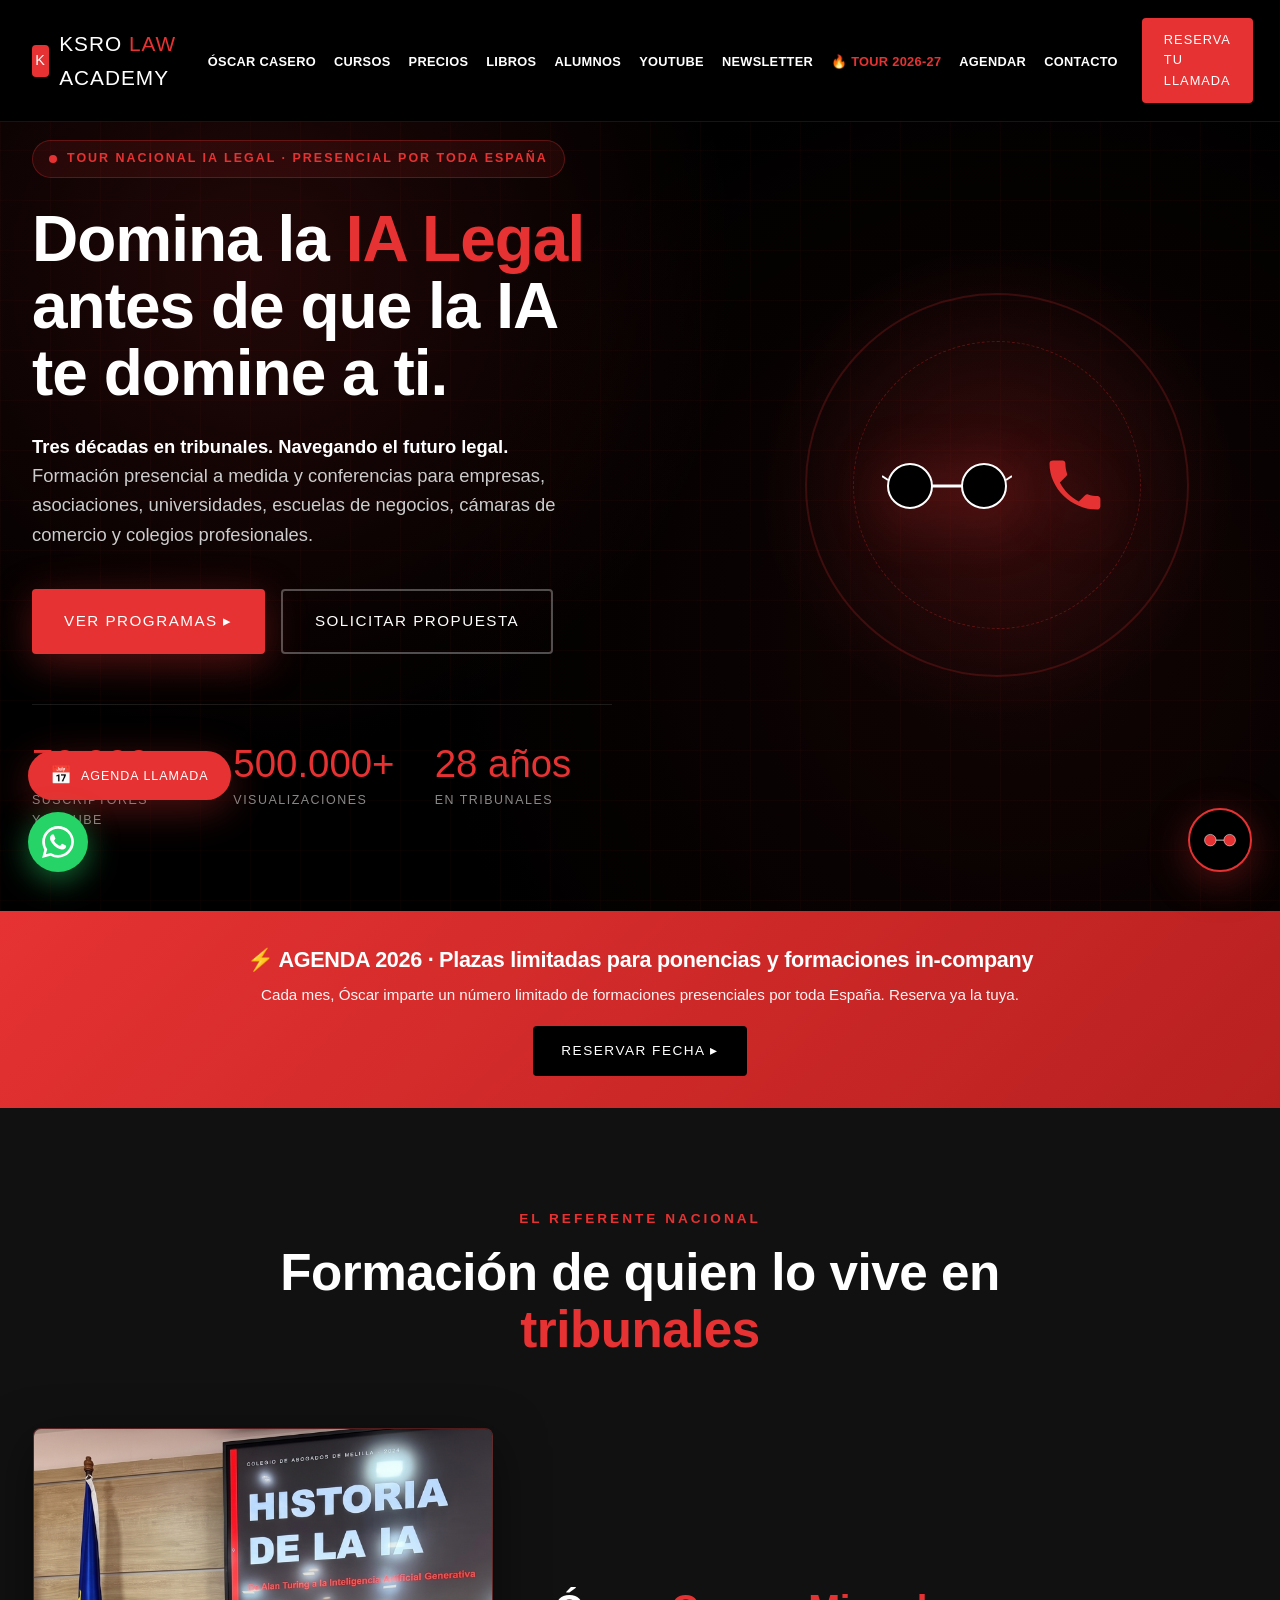
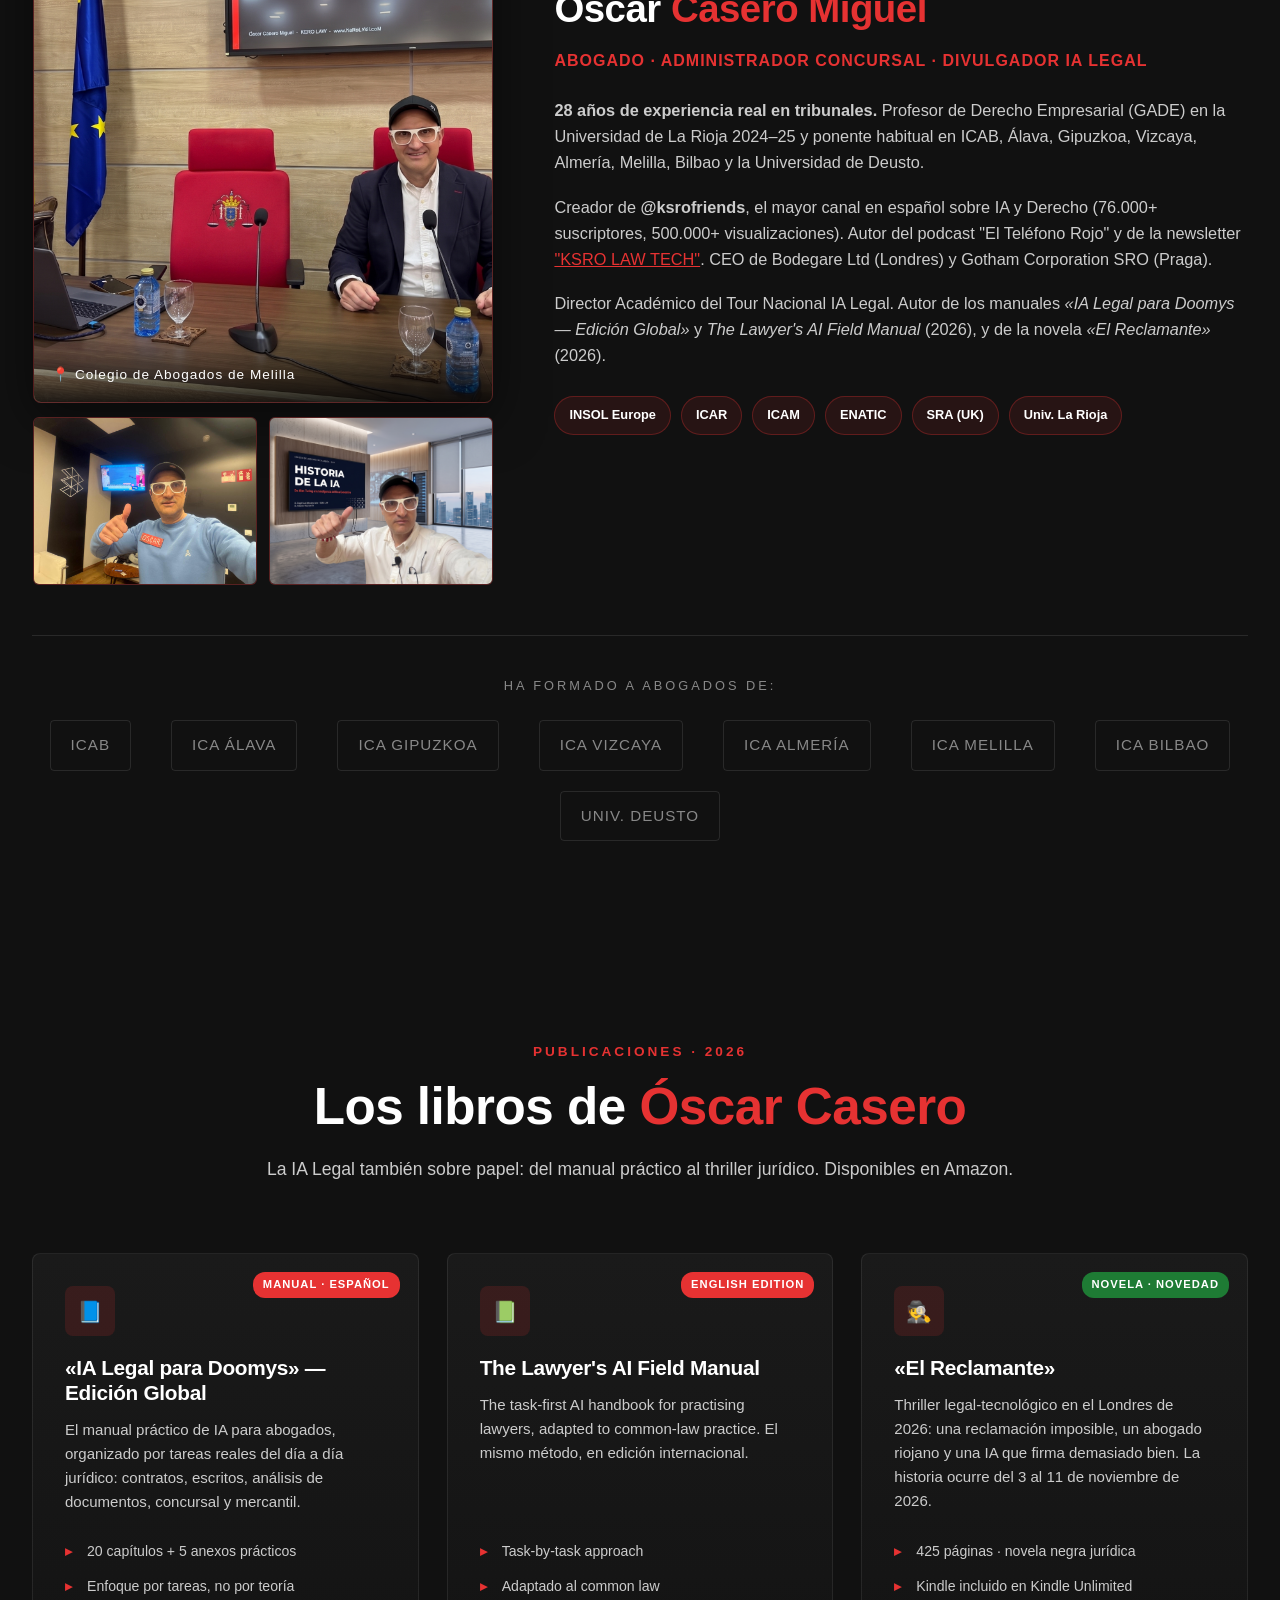
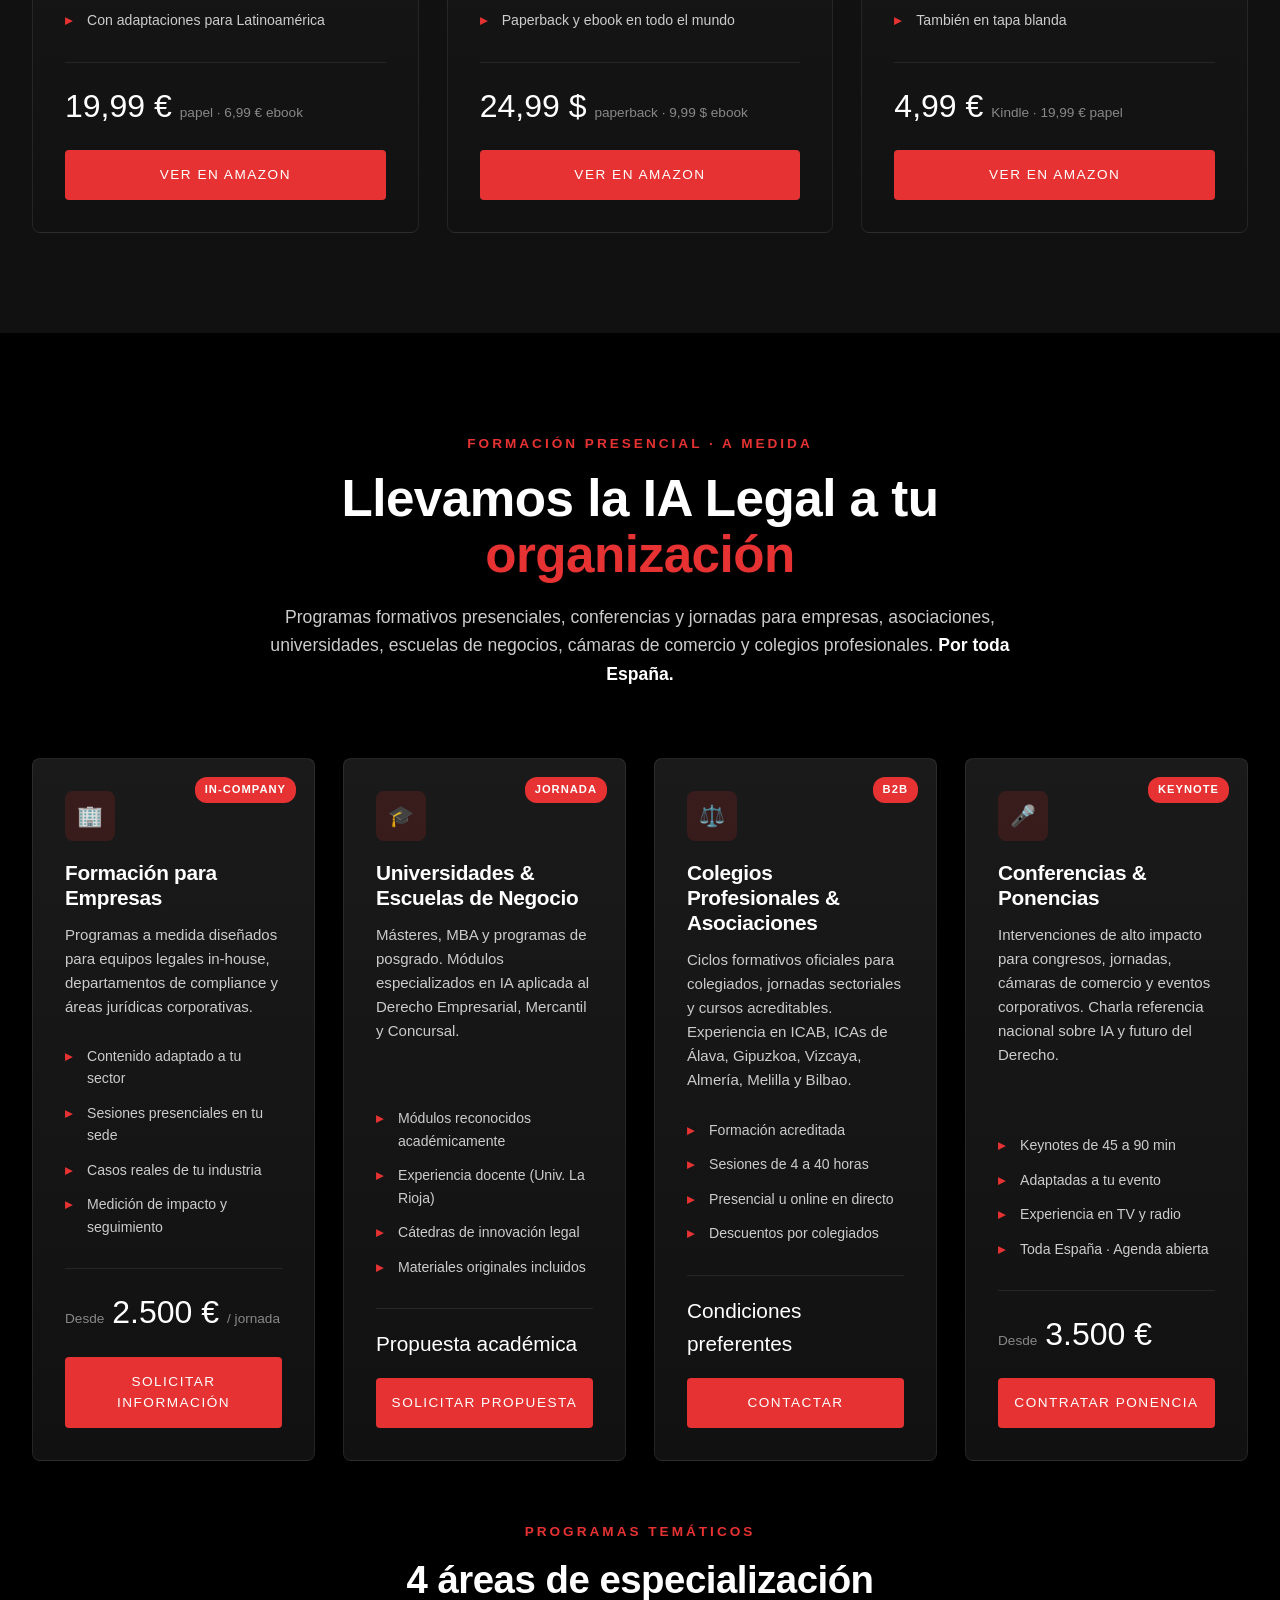
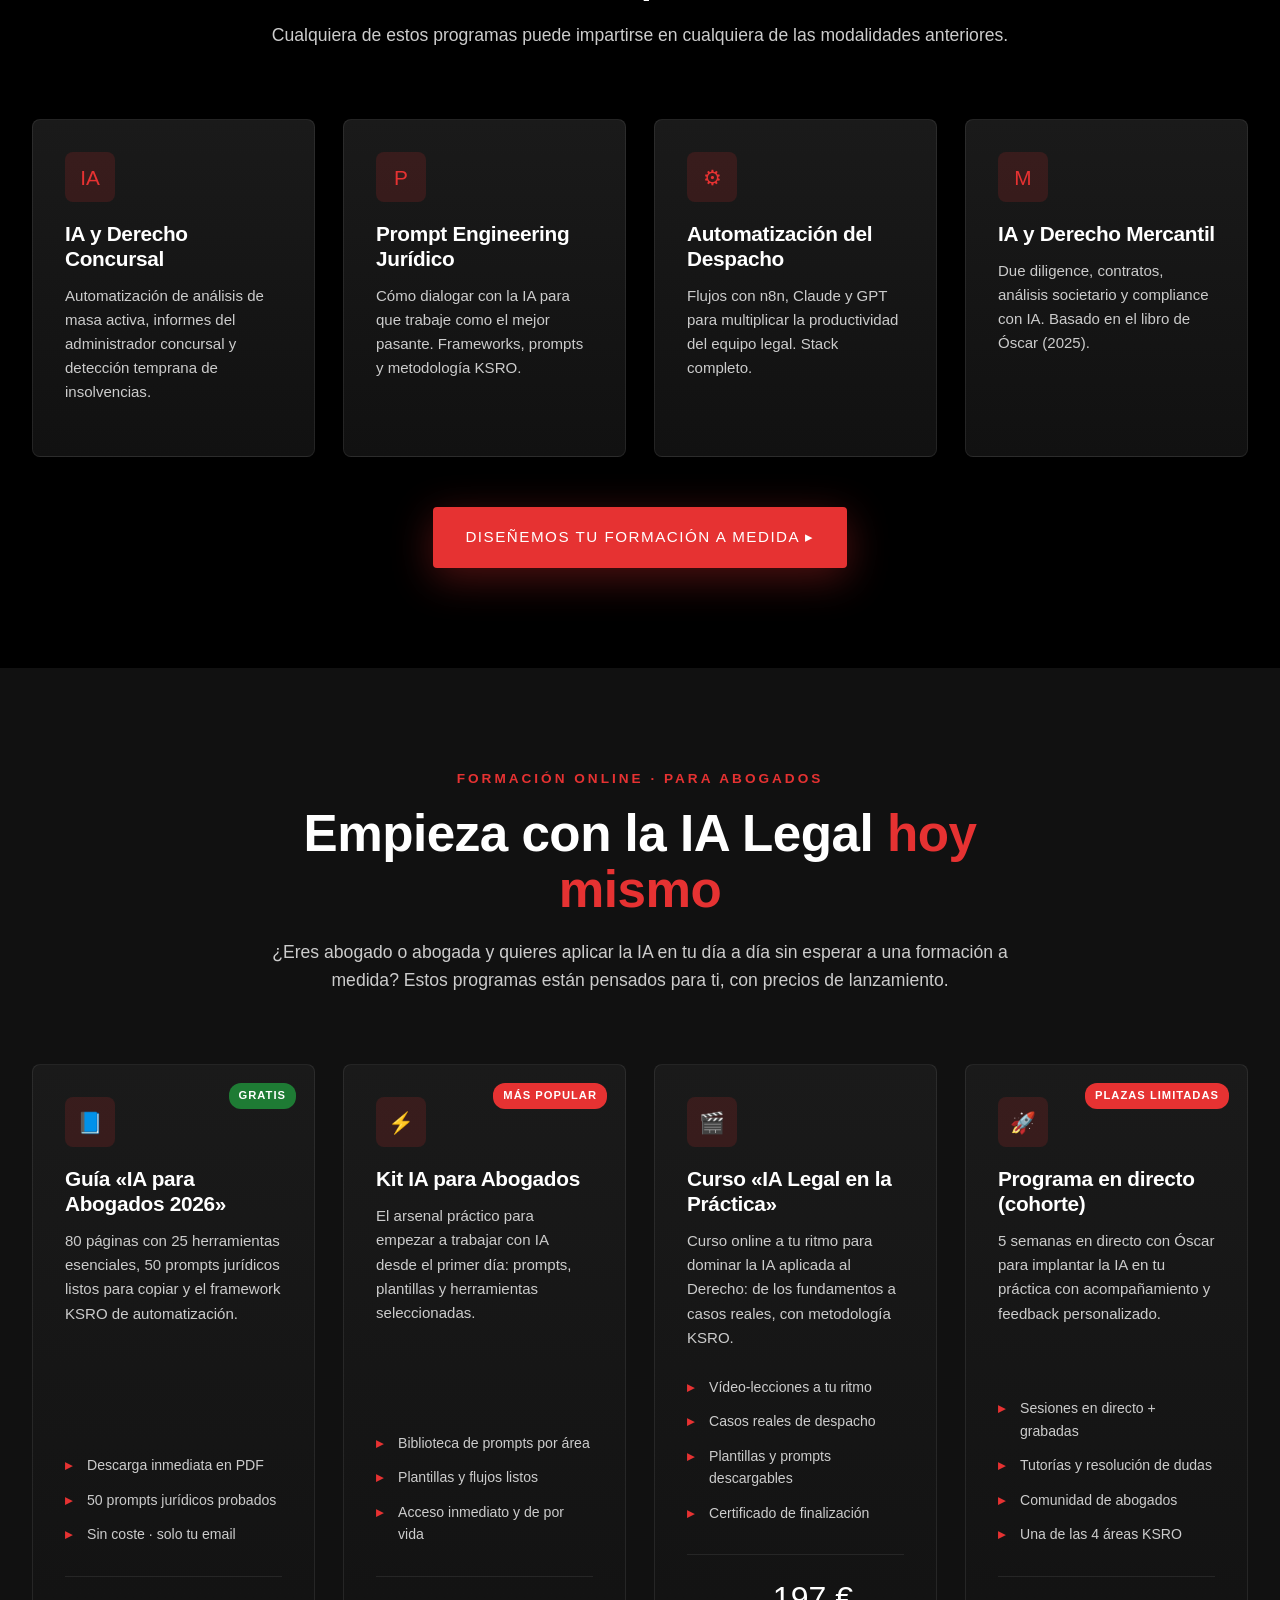
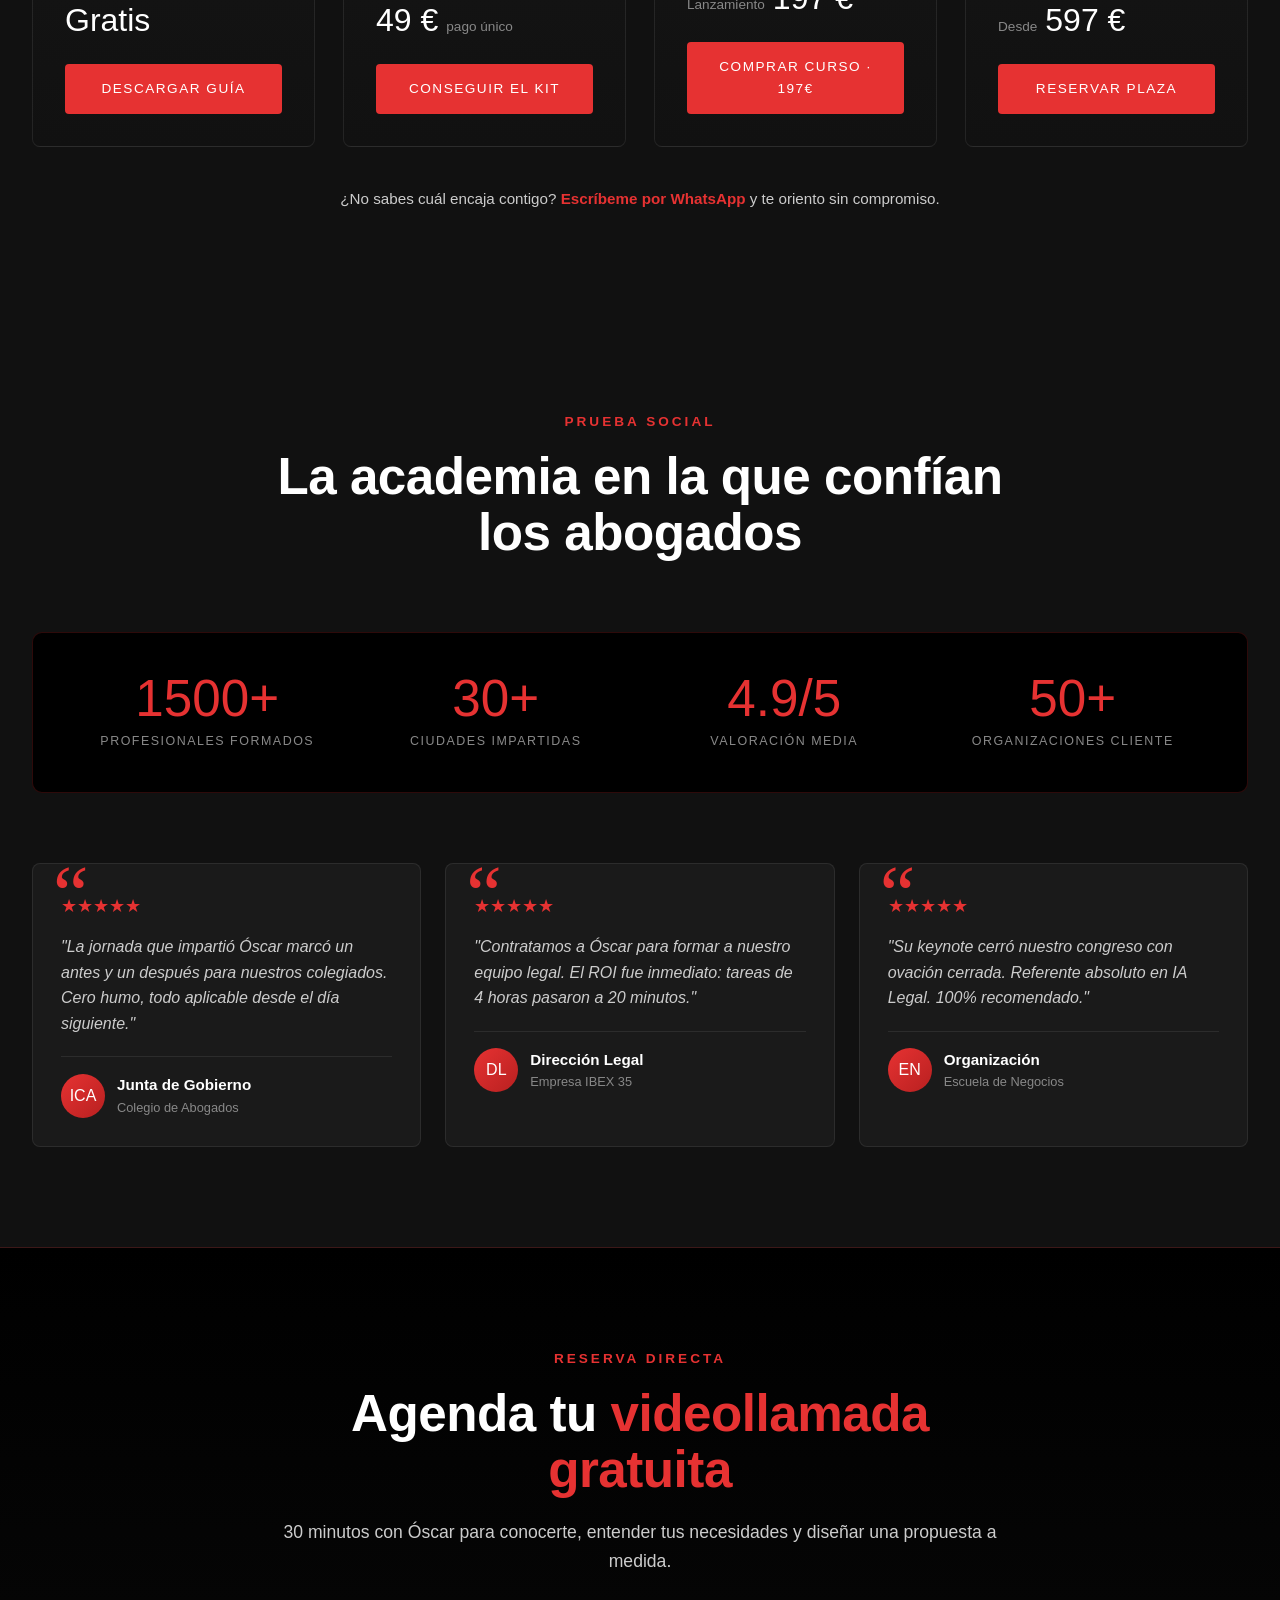
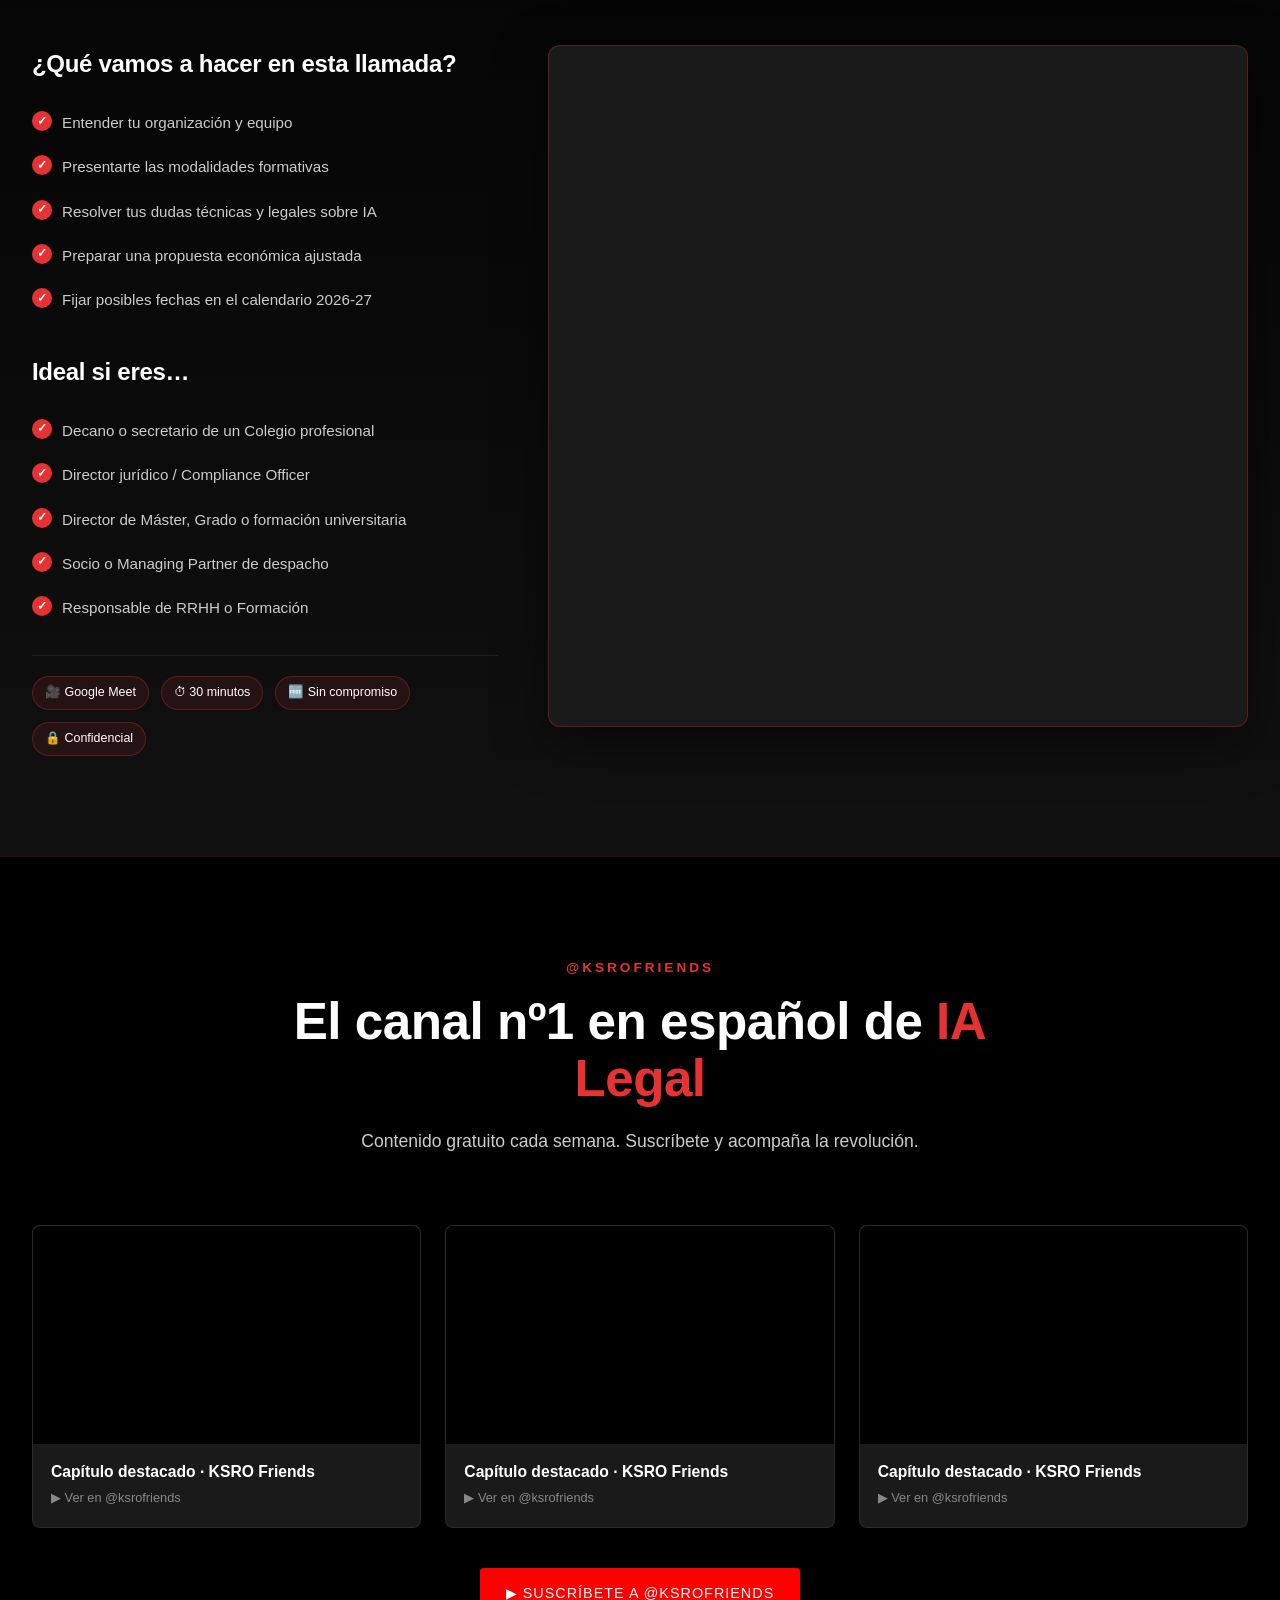
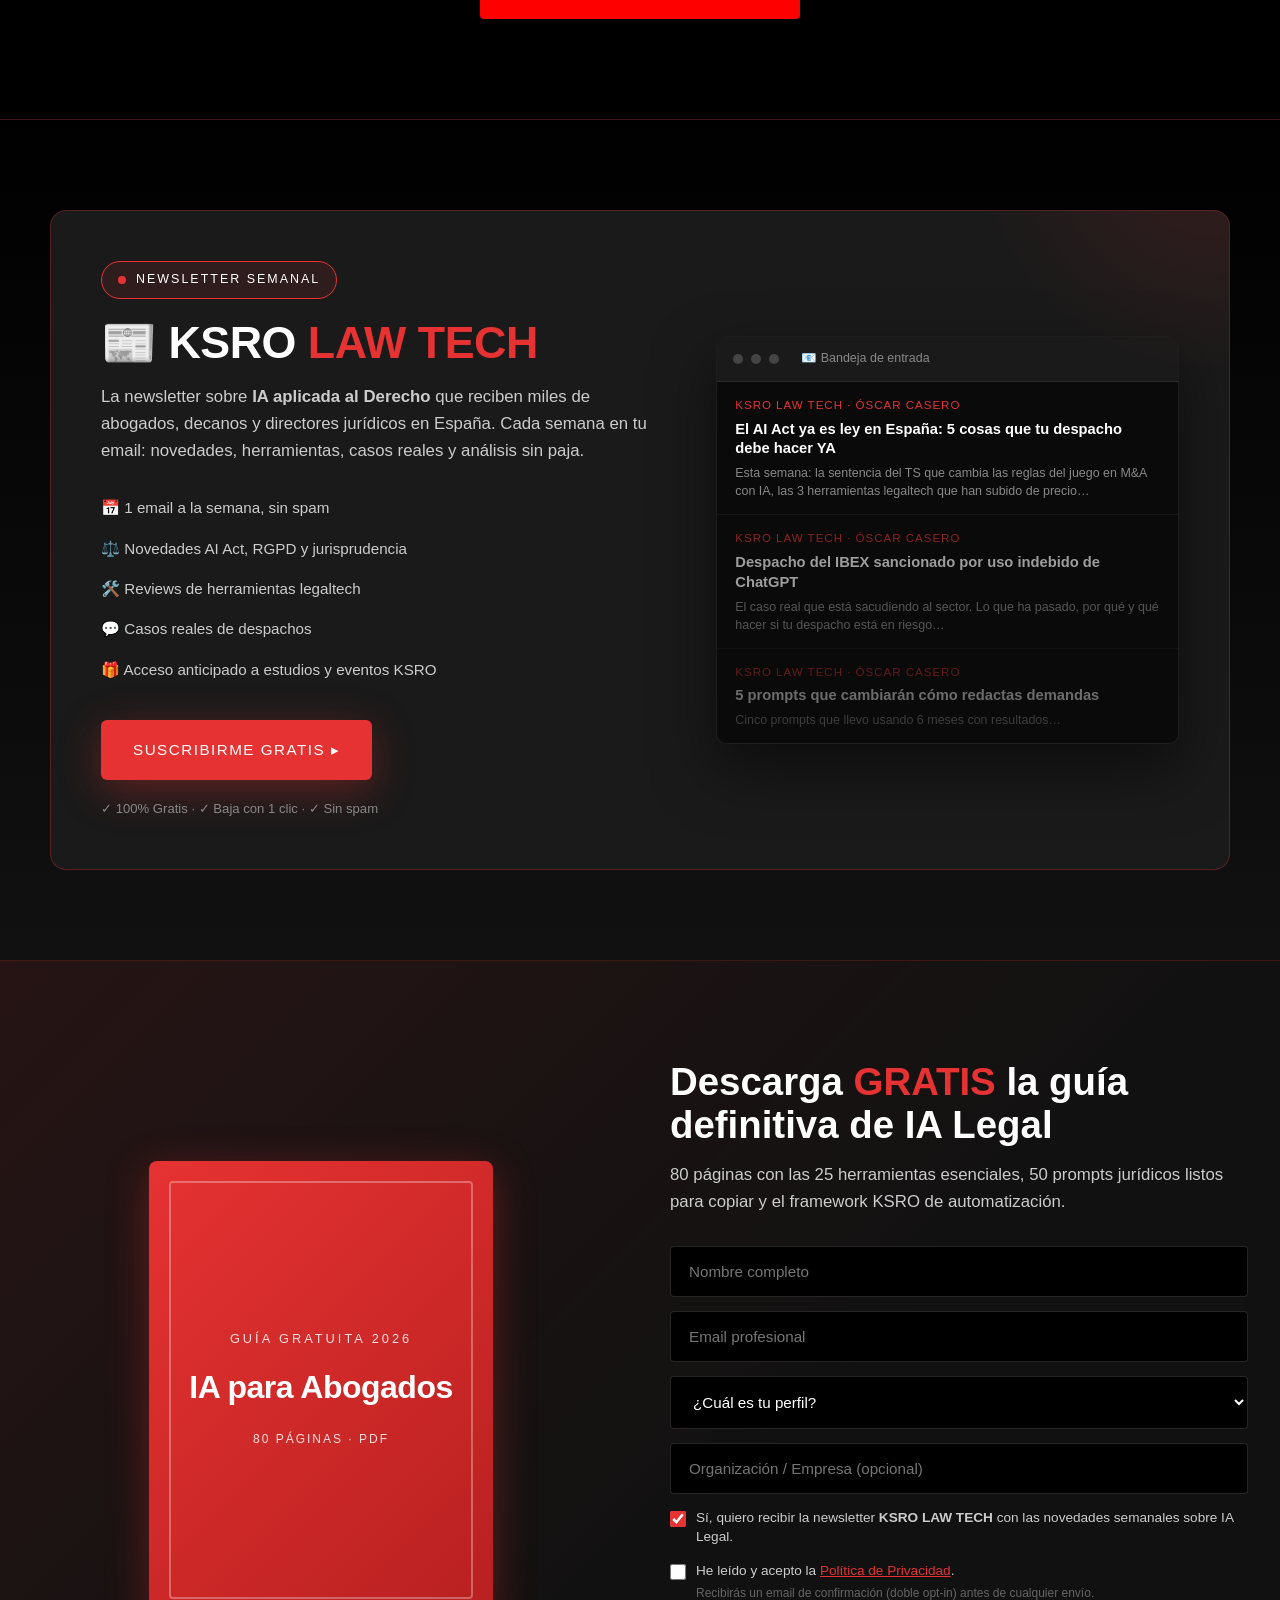
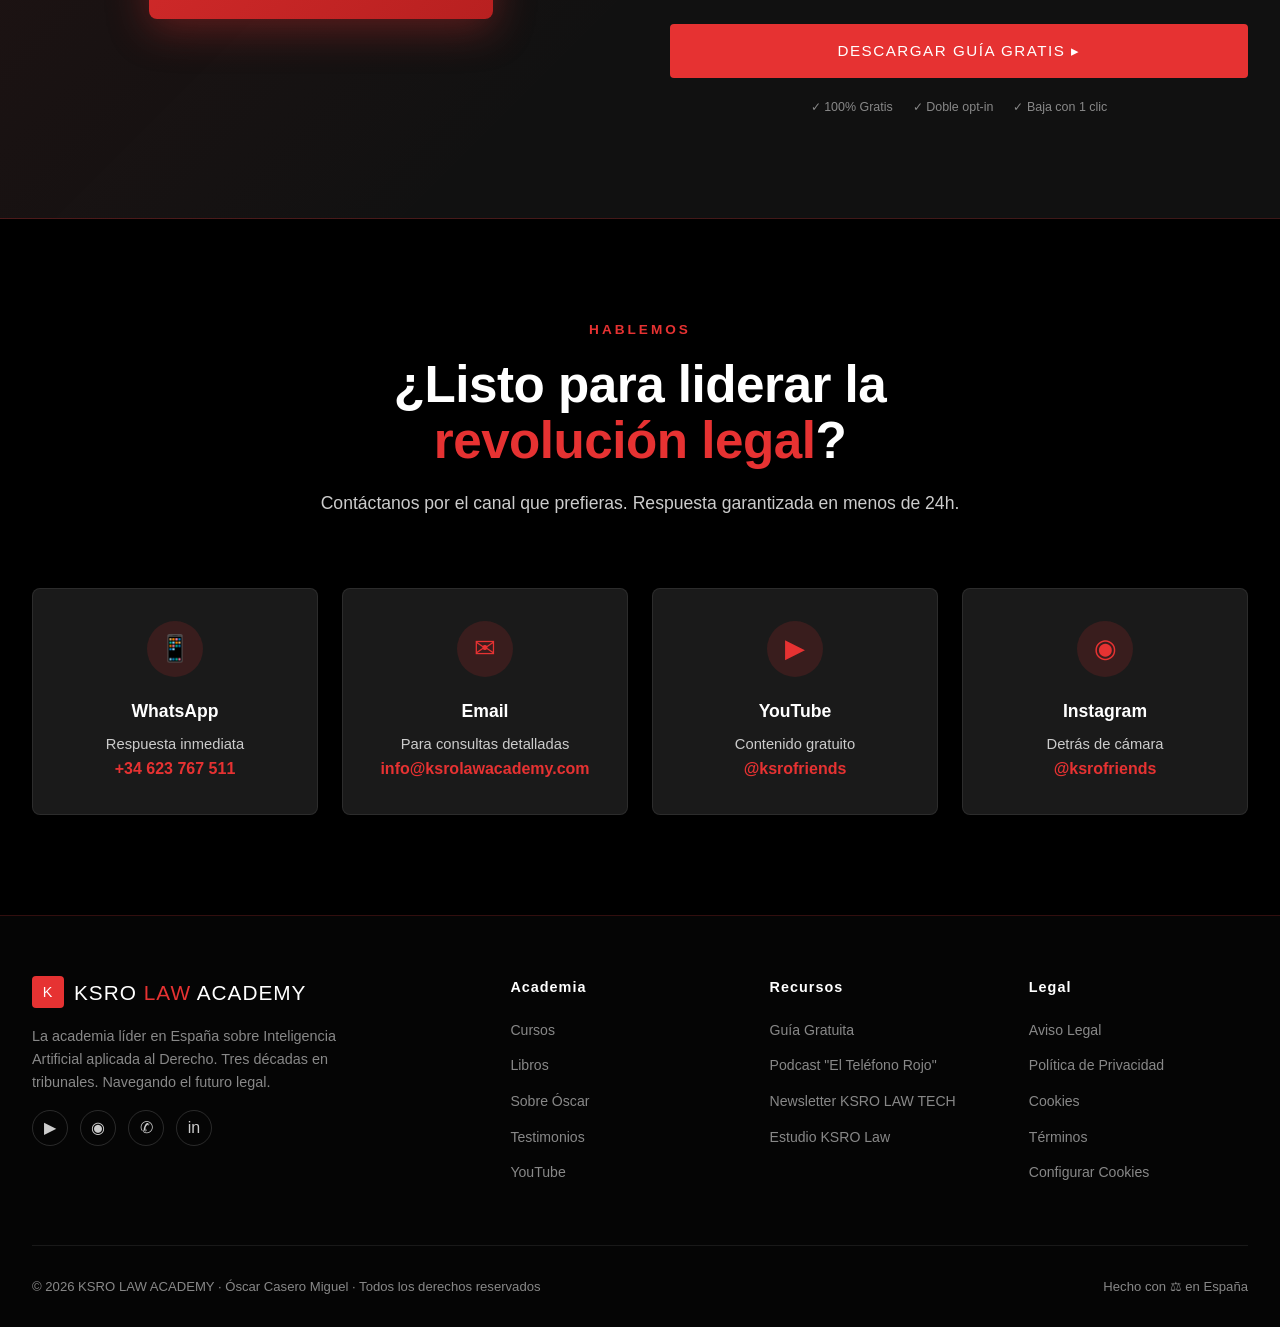
==== commit 62947a00: "Contadores con valores reales, 76.000+ suscriptores unificado y enlaces a YouTube" ====
--- a/index.html
+++ b/index.html
@@ -582,9 +582,9 @@
         <a href="https://wa.me/34623767511?text=Hola%20Óscar,%20quiero%20información%20sobre%20la%20formación%20KSRO" class="btn-secondary">Solicitar Propuesta</a>
       </div>
       <div class="hero-stats">
-        <div><div class="stat-num" data-count="65000" data-suffix="+">0</div><div class="stat-label">Suscriptores YouTube</div></div>
-        <div><div class="stat-num" data-count="500000" data-suffix="+">0</div><div class="stat-label">Visualizaciones</div></div>
-        <div><div class="stat-num" data-count="28" data-suffix=" años">0</div><div class="stat-label">En tribunales</div></div>
+        <div><div class="stat-num" data-count="76000" data-suffix="+">76.000+</div><div class="stat-label">Suscriptores YouTube</div></div>
+        <div><div class="stat-num" data-count="500000" data-suffix="+">500.000+</div><div class="stat-label">Visualizaciones</div></div>
+        <div><div class="stat-num" data-count="28" data-suffix=" años">28 años</div><div class="stat-label">En tribunales</div></div>
       </div>
     </div>
     <div class="hero-visual">
@@ -912,10 +912,10 @@
       <h2 class="section-title">La academia en la que confían los abogados</h2>
     </div>
     <div class="stats-bar reveal">
-      <div class="big-stat"><div class="stat-num" data-count="1500" data-suffix="+">0</div><div class="stat-label">Profesionales formados</div></div>
-      <div class="big-stat"><div class="stat-num" data-count="30" data-suffix="+">0</div><div class="stat-label">Ciudades impartidas</div></div>
-      <div class="big-stat"><div class="stat-num" data-count="4.9" data-decimals="1" data-suffix="/5">0</div><div class="stat-label">Valoración media</div></div>
-      <div class="big-stat"><div class="stat-num" data-count="50" data-suffix="+">0</div><div class="stat-label">Organizaciones cliente</div></div>
+      <div class="big-stat"><div class="stat-num" data-count="1500" data-suffix="+">1.500+</div><div class="stat-label">Profesionales formados</div></div>
+      <div class="big-stat"><div class="stat-num" data-count="30" data-suffix="+">30+</div><div class="stat-label">Ciudades impartidas</div></div>
+      <div class="big-stat"><div class="stat-num" data-count="4.9" data-decimals="1" data-suffix="/5">4.9/5</div><div class="stat-label">Valoración media</div></div>
+      <div class="big-stat"><div class="stat-num" data-count="50" data-suffix="+">50+</div><div class="stat-label">Organizaciones cliente</div></div>
     </div>
     <div class="testimonials">
       <div class="testimonial reveal">
@@ -996,15 +996,15 @@
     <div class="yt-grid">
       <div class="yt-card reveal">
         <div class="yt-embed"><iframe src="https://www.youtube-nocookie.com/embed/hPSqesHJQjg?rel=0" title="KSRO Friends · Capítulo 1" frameborder="0" allow="accelerometer; autoplay; clipboard-write; encrypted-media; gyroscope; picture-in-picture; web-share" referrerpolicy="strict-origin-when-cross-origin" allowfullscreen loading="lazy"></iframe></div>
-        <div class="yt-info"><div class="yt-title">Capítulo destacado · KSRO Friends</div><div class="yt-meta">▶ Ver en @ksrofriends</div></div>
+        <div class="yt-info"><div class="yt-title">Capítulo destacado · KSRO Friends</div><div class="yt-meta"><a href="https://youtube.com/@ksrofriends" target="_blank" rel="noopener">▶ Ver en @ksrofriends</a></div></div>
       </div>
       <div class="yt-card reveal">
         <div class="yt-embed"><iframe src="https://www.youtube-nocookie.com/embed/hd2UDqhMMeg?rel=0" title="KSRO Friends · Capítulo 2" frameborder="0" allow="accelerometer; autoplay; clipboard-write; encrypted-media; gyroscope; picture-in-picture; web-share" referrerpolicy="strict-origin-when-cross-origin" allowfullscreen loading="lazy"></iframe></div>
-        <div class="yt-info"><div class="yt-title">Capítulo destacado · KSRO Friends</div><div class="yt-meta">▶ Ver en @ksrofriends</div></div>
+        <div class="yt-info"><div class="yt-title">Capítulo destacado · KSRO Friends</div><div class="yt-meta"><a href="https://youtube.com/@ksrofriends" target="_blank" rel="noopener">▶ Ver en @ksrofriends</a></div></div>
       </div>
       <div class="yt-card reveal">
         <div class="yt-embed"><iframe src="https://www.youtube-nocookie.com/embed/yzYXiXXWpwk?rel=0" title="KSRO Friends · Capítulo 3" frameborder="0" allow="accelerometer; autoplay; clipboard-write; encrypted-media; gyroscope; picture-in-picture; web-share" referrerpolicy="strict-origin-when-cross-origin" allowfullscreen loading="lazy"></iframe></div>
-        <div class="yt-info"><div class="yt-title">Capítulo destacado · KSRO Friends</div><div class="yt-meta">▶ Ver en @ksrofriends</div></div>
+        <div class="yt-info"><div class="yt-title">Capítulo destacado · KSRO Friends</div><div class="yt-meta"><a href="https://youtube.com/@ksrofriends" target="_blank" rel="noopener">▶ Ver en @ksrofriends</a></div></div>
       </div>
     </div>
     <div style="text-align:center">
@@ -1329,6 +1329,7 @@
   }
   requestAnimationFrame(tick);
 }
+document.querySelectorAll('[data-count]').forEach(el=>{el.textContent='0'});
 const countObs=new IntersectionObserver((entries)=>{entries.forEach(e=>{if(e.isIntersecting){animateCount(e.target);countObs.unobserve(e.target)}})},{threshold:.4});
 document.querySelectorAll('[data-count]').forEach(el=>countObs.observe(el));
 
